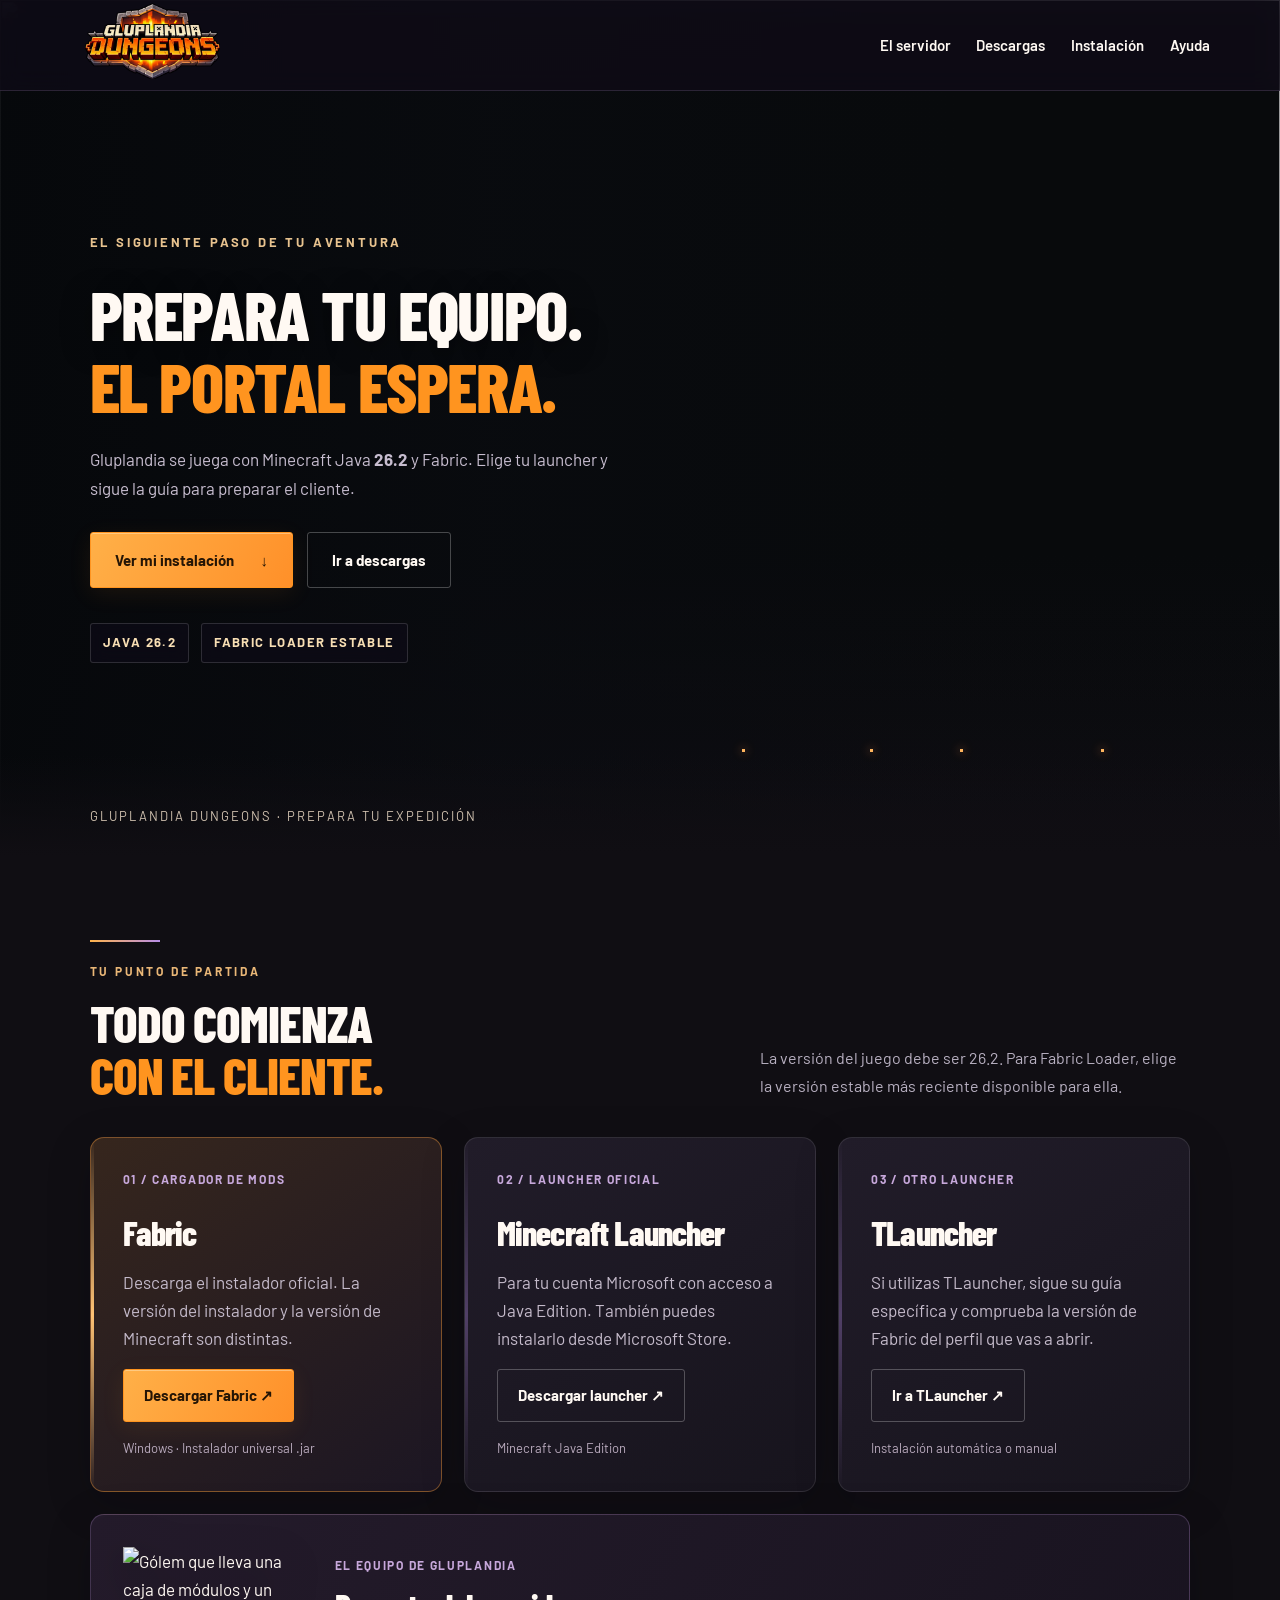
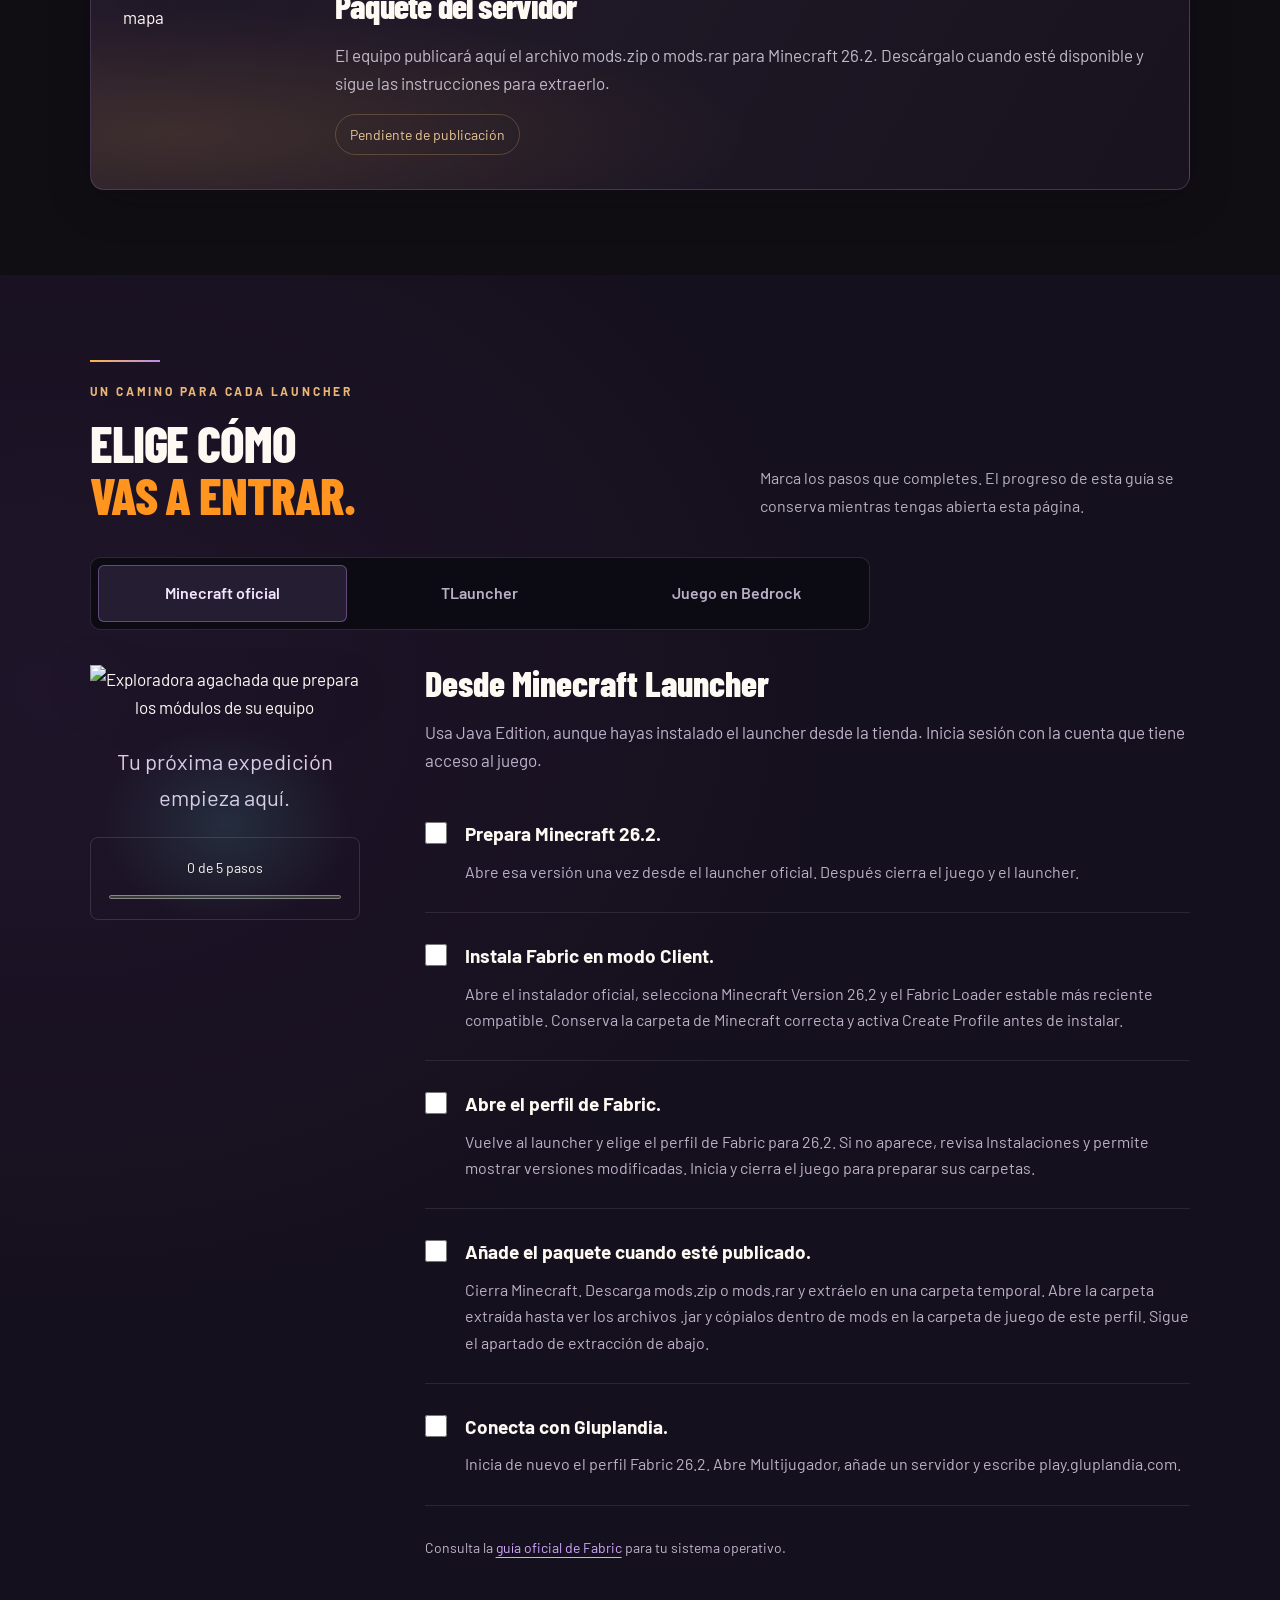
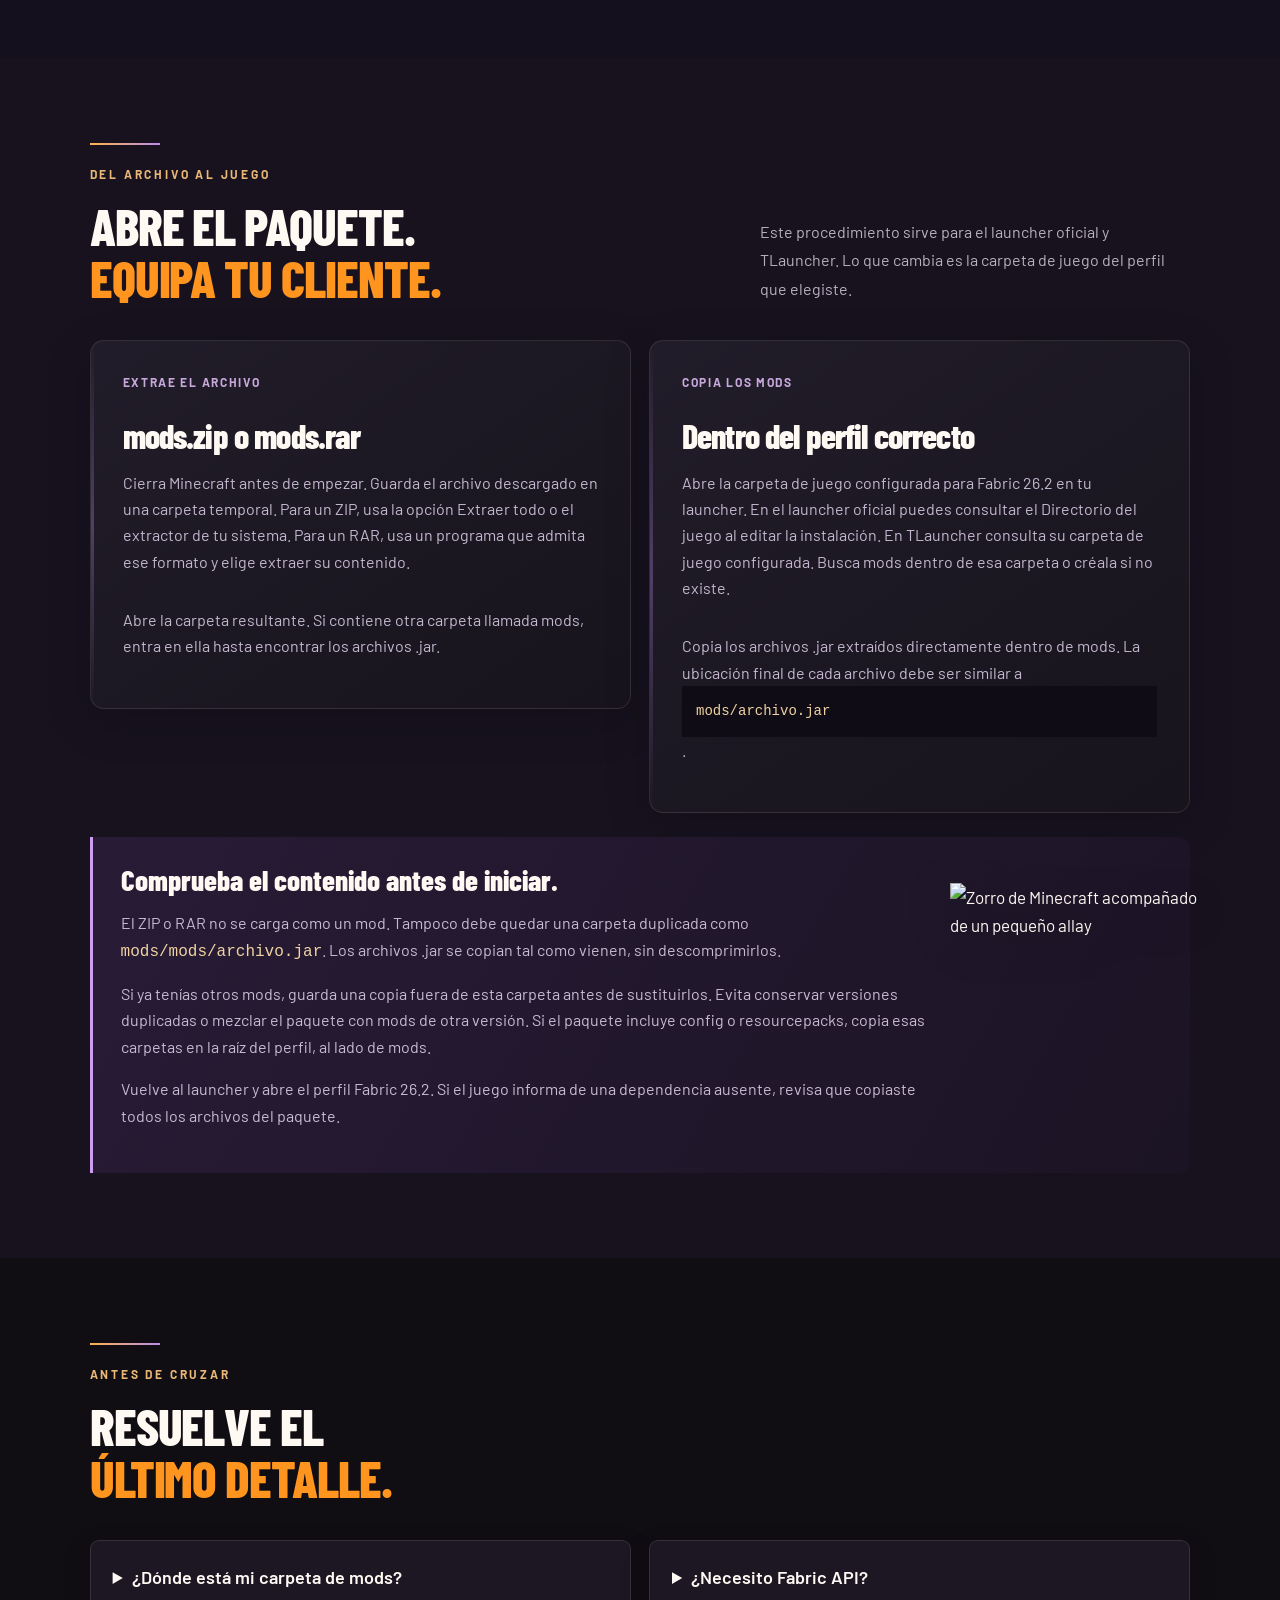
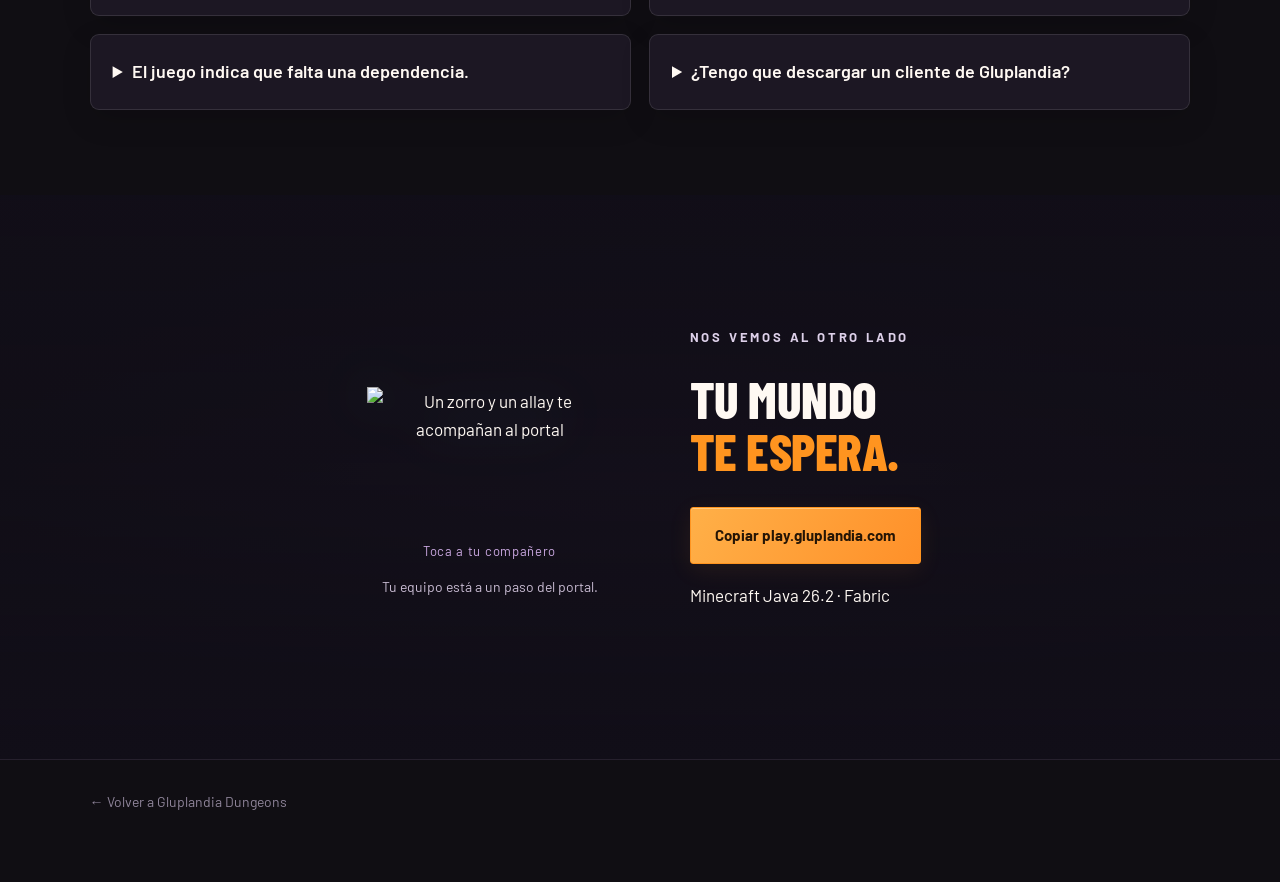
==== descargas.html @ 527eb127 "Add files via upload" ====
<!doctype html><html lang="es"><head><meta charset="utf-8"><meta name="viewport" content="width=device-width,initial-scale=1"><title>Descargas e instalación · Gluplandia Dungeons</title><meta name="description" content="Prepara Minecraft Java 26.2 con Fabric para entrar a Gluplandia. Descargas y guías para el launcher oficial y TLauncher."><meta name="theme-color" content="#110e18"><link rel="canonical" href="https://gluplandia.com/descargas.html"><meta property="og:type" content="website"><meta property="og:title" content="Prepara tu aventura en Gluplandia"><meta property="og:description" content="Descargas e instrucciones para jugar con Minecraft Java 26.2 y Fabric."><meta property="og:url" content="https://gluplandia.com/descargas.html"><meta property="og:image" content="https://gluplandia.com/assets/gluplandia-share-v2.jpg"><link rel="icon" href="favicon.ico"><link rel="stylesheet" href="style.css"><link rel="stylesheet" href="motion.css?v=2"><link rel="stylesheet" href="downloads.css?v=art-2"><link rel="stylesheet" href="visual-polish.css?v=orange-4"><link rel="stylesheet" href="scene-details.css?v=orange-4"><link rel="stylesheet" href="dungeon-refresh.css?v=5"></head><body class="downloads-page">
<header><a href="index.html" class="brand"><img src="assets/logo.png" width="165" height="76" alt="Gluplandia Dungeons"></a><nav aria-label="Navegación principal" id="download-nav"><a href="index.html">El servidor</a><a href="#archivos">Descargas</a><a href="#instalacion">Instalación</a><a href="#ayuda">Ayuda</a></nav><button id="menu" aria-controls="download-nav" aria-expanded="false" aria-label="Abrir menú">☰</button></header>
<main><section class="download-hero"><img class="dungeon-backdrop" src="assets/download-dungeon-party.png" width="1536" height="1024" alt="" fetchpriority="high" decoding="async"><div class="download-intro"><p class="eyebrow">EL SIGUIENTE PASO DE TU AVENTURA</p><h1>Prepara tu equipo.<br><em>El portal espera.</em></h1><p>Gluplandia se juega con Minecraft Java <strong>26.2</strong> y Fabric. Elige tu launcher y sigue la guía para preparar el cliente.</p><div class="hero-actions"><a class="button primary" href="#instalacion">Ver mi instalación <span>↓</span></a><a class="button" href="#archivos">Ir a descargas</a></div><div class="version-strip"><span>JAVA 26.2</span><span>FABRIC LOADER ESTABLE</span></div></div><div class="hero-cinders" aria-hidden="true"><i style="--x:68%;--delay:-1s"></i><i style="--x:75%;--delay:-4s"></i><i style="--x:58%;--delay:-7s"></i><i style="--x:86%;--delay:-3s"></i></div><span class="dungeon-entry-mark">GLUPLANDIA DUNGEONS · PREPARA TU EXPEDICIÓN</span></section>
<section class="download-section" id="archivos"><div class="section-heading"><div><p class="eyebrow orange">TU PUNTO DE PARTIDA</p><h2>Todo comienza<br><em>con el cliente.</em></h2></div><p>La versión del juego debe ser 26.2. Para Fabric Loader, elige la versión estable más reciente disponible para ella.</p></div><div class="download-grid">
<article class="download-card featured"><span class="card-index">01 / CARGADOR DE MODS</span><h3>Fabric</h3><p>Descarga el instalador oficial. La versión del instalador y la versión de Minecraft son distintas.</p><a class="button primary" href="https://fabricmc.net/use/installer/" target="_blank" rel="noopener noreferrer">Descargar Fabric ↗</a><small>Windows · Instalador universal .jar</small></article>
<article class="download-card"><span class="card-index">02 / LAUNCHER OFICIAL</span><h3>Minecraft Launcher</h3><p>Para tu cuenta Microsoft con acceso a Java Edition. También puedes instalarlo desde Microsoft Store.</p><a class="button" href="https://www.minecraft.net/en-us/download" target="_blank" rel="noopener noreferrer">Descargar launcher ↗</a><small>Minecraft Java Edition</small></article>
<article class="download-card"><span class="card-index">03 / OTRO LAUNCHER</span><h3>TLauncher</h3><p>Si utilizas TLauncher, sigue su guía específica y comprueba la versión de Fabric del perfil que vas a abrir.</p><a class="button" href="https://tlauncher.org/" target="_blank" rel="noopener noreferrer">Ir a TLauncher ↗</a><small>Instalación automática o manual</small></article>
<article class="download-card pack-card"><img class="supply-golem" src="assets/download-supply-golem.png" alt="Gólem que lleva una caja de módulos y un mapa" width="1024" height="1536" loading="lazy"><div><span class="card-index">EL EQUIPO DE GLUPLANDIA</span><h3>Paquete del servidor</h3><p id="pack-description">El equipo publicará aquí el archivo mods.zip o mods.rar para Minecraft 26.2. Descárgalo cuando esté disponible y sigue las instrucciones para extraerlo.</p><a id="pack-link" class="button primary" hidden>Descargar paquete</a><span id="pack-pending" class="pending-label">Pendiente de publicación</span></div></article></div></section>
<section class="download-section setup-section" id="instalacion"><div class="section-heading"><div><p class="eyebrow orange">UN CAMINO PARA CADA LAUNCHER</p><h2>Elige cómo<br><em>vas a entrar.</em></h2></div><p>Marca los pasos que completes. El progreso de esta guía se conserva mientras tengas abierta esta página.</p></div><div class="launcher-tabs" role="tablist" aria-label="Guía según launcher"><button id="tab-official" role="tab" aria-selected="true" aria-controls="guide-official" data-guide="official">Minecraft oficial</button><button id="tab-tlauncher" role="tab" aria-selected="false" aria-controls="guide-tlauncher" tabindex="-1" data-guide="tlauncher">TLauncher</button><button id="tab-bedrock" role="tab" aria-selected="false" aria-controls="guide-bedrock" tabindex="-1" data-guide="bedrock">Juego en Bedrock</button></div>
<div class="guide-shell"><aside class="guide-aside"><img src="assets/download-packer.png" alt="Exploradora agachada que prepara los módulos de su equipo" width="1312" height="1199" loading="lazy"><p>Tu próxima expedición<br>empieza aquí.</p><div class="setup-progress"><span id="step-count" role="status">0 de 5 pasos</span><progress id="setup-progress" value="0" max="5" aria-label="Pasos completados"></progress></div></aside><div class="guide-content">
<div id="guide-official" role="tabpanel" aria-labelledby="tab-official"><h3>Desde Minecraft Launcher</h3><p>Usa Java Edition, aunque hayas instalado el launcher desde la tienda. Inicia sesión con la cuenta que tiene acceso al juego.</p>
<label class="guide-step"><input type="checkbox"><span><b>Prepara Minecraft 26.2.</b><span>Abre esa versión una vez desde el launcher oficial. Después cierra el juego y el launcher.</span></span></label>
<label class="guide-step"><input type="checkbox"><span><b>Instala Fabric en modo Client.</b><span>Abre el instalador oficial, selecciona Minecraft Version 26.2 y el Fabric Loader estable más reciente compatible. Conserva la carpeta de Minecraft correcta y activa Create Profile antes de instalar.</span></span></label>
<label class="guide-step"><input type="checkbox"><span><b>Abre el perfil de Fabric.</b><span>Vuelve al launcher y elige el perfil de Fabric para 26.2. Si no aparece, revisa Instalaciones y permite mostrar versiones modificadas. Inicia y cierra el juego para preparar sus carpetas.</span></span></label>
<label class="guide-step"><input type="checkbox"><span><b>Añade el paquete cuando esté publicado.</b><span>Cierra Minecraft. Descarga mods.zip o mods.rar y extráelo en una carpeta temporal. Abre la carpeta extraída hasta ver los archivos .jar y cópialos dentro de mods en la carpeta de juego de este perfil. Sigue el apartado de extracción de abajo.</span></span></label>
<label class="guide-step"><input type="checkbox"><span><b>Conecta con Gluplandia.</b><span>Inicia de nuevo el perfil Fabric 26.2. Abre Multijugador, añade un servidor y escribe play.gluplandia.com.</span></span></label><p class="guide-source">Consulta la <a href="https://docs.fabricmc.net/players/installing-fabric/" target="_blank" rel="noopener noreferrer">guía oficial de Fabric</a> para tu sistema operativo.</p></div>
<div id="guide-tlauncher" role="tabpanel" aria-labelledby="tab-tlauncher" hidden><h3>Desde TLauncher</h3><p>El launcher permite instalar Fabric desde su lista de versiones. La disponibilidad del perfil depende de su catálogo.</p>
<label class="guide-step"><input type="checkbox"><span><b>Actualiza el launcher.</b><span>Abre la versión actual de TLauncher y localiza la carpeta de juego configurada. Esa carpeta puede ser distinta de la del launcher oficial.</span></span></label>
<label class="guide-step"><input type="checkbox"><span><b>Busca Fabric para Minecraft 26.2.</b><span>Selecciona el perfil Fabric 26.2 si aparece y comprueba su versión de Loader. Evita elegir un perfil Forge o una versión distinta del juego.</span></span></label>
<label class="guide-step"><input type="checkbox"><span><b>Usa la alternativa manual si hace falta.</b><span>Si falta el perfil o su Loader no está actualizado, cierra TLauncher. Ejecuta el instalador oficial de Fabric en modo Client con Minecraft 26.2 y el Loader estable más reciente compatible. Indica la carpeta que usa TLauncher. Reabre el launcher y busca el perfil fabric-loader correspondiente.</span></span></label>
<label class="guide-step"><input type="checkbox"><span><b>Prepara los mods de esa instalación.</b><span>Abre y cierra Fabric una vez. Descarga mods.zip o mods.rar cuando esté disponible y extráelo. Abre la carpeta de juego indicada por TLauncher para ese perfil y copia los archivos .jar extraídos dentro de su carpeta mods. Sigue el apartado de extracción de abajo.</span></span></label>
<label class="guide-step"><input type="checkbox"><span><b>Entra con el perfil correcto.</b><span>Inicia Fabric 26.2 y añade play.gluplandia.com en Multijugador. El acceso de cuentas depende de la configuración del servidor, no del launcher elegido.</span></span></label><p class="guide-source">Consulta las <a href="https://tlauncher.org/en/how-install-fabric.html" target="_blank" rel="noopener noreferrer">instrucciones de Fabric para TLauncher</a>.</p></div>
<div id="guide-bedrock" role="tabpanel" aria-labelledby="tab-bedrock" hidden><h3>Tu entrada desde Bedrock</h3><p>Fabric y los archivos .jar de esta guía corresponden a Java Edition. En Bedrock utiliza tu juego y los recursos específicos que indique el servidor.</p><p>La dirección es play.gluplandia.com. Consulta con el equipo la versión de Bedrock y el puerto habilitado antes de añadirlo. La disponibilidad de servidores personalizados depende de tu dispositivo.</p><a class="button" href="index.html#unirse">Ver cómo unirse</a></div>
</div></div></section>
<section class="download-section extraction-section" id="extraer-mods"><div class="section-heading"><div><p class="eyebrow orange">DEL ARCHIVO AL JUEGO</p><h2>Abre el paquete.<br><em>Equipa tu cliente.</em></h2></div><p>Este procedimiento sirve para el launcher oficial y TLauncher. Lo que cambia es la carpeta de juego del perfil que elegiste.</p></div><div class="help-grid"><article class="download-card"><span class="card-index">EXTRAE EL ARCHIVO</span><h3>mods.zip o mods.rar</h3><p>Cierra Minecraft antes de empezar. Guarda el archivo descargado en una carpeta temporal. Para un ZIP, usa la opción Extraer todo o el extractor de tu sistema. Para un RAR, usa un programa que admita ese formato y elige extraer su contenido.</p><p>Abre la carpeta resultante. Si contiene otra carpeta llamada mods, entra en ella hasta encontrar los archivos .jar.</p></article><article class="download-card"><span class="card-index">COPIA LOS MODS</span><h3>Dentro del perfil correcto</h3><p>Abre la carpeta de juego configurada para Fabric 26.2 en tu launcher. En el launcher oficial puedes consultar el Directorio del juego al editar la instalación. En TLauncher consulta su carpeta de juego configurada. Busca mods dentro de esa carpeta o créala si no existe.</p><p>Copia los archivos .jar extraídos directamente dentro de mods. La ubicación final de cada archivo debe ser similar a <code>mods/archivo.jar</code>.</p></article></div><div class="extraction-note"><img class="extraction-friends" src="assets/download-fox-friends.png" width="1312" height="1199" loading="lazy" alt="Zorro de Minecraft acompañado de un pequeño allay"><h3>Comprueba el contenido antes de iniciar.</h3><p>El ZIP o RAR no se carga como un mod. Tampoco debe quedar una carpeta duplicada como <code>mods/mods/archivo.jar</code>. Los archivos .jar se copian tal como vienen, sin descomprimirlos.</p><p>Si ya tenías otros mods, guarda una copia fuera de esta carpeta antes de sustituirlos. Evita conservar versiones duplicadas o mezclar el paquete con mods de otra versión. Si el paquete incluye config o resourcepacks, copia esas carpetas en la raíz del perfil, al lado de mods.</p><p>Vuelve al launcher y abre el perfil Fabric 26.2. Si el juego informa de una dependencia ausente, revisa que copiaste todos los archivos del paquete.</p></div></section><section class="download-section" id="ayuda"><div class="section-heading"><div><p class="eyebrow orange">ANTES DE CRUZAR</p><h2>Resuelve el<br><em>último detalle.</em></h2></div></div><div class="help-grid"><details><summary>¿Dónde está mi carpeta de mods?</summary><p>Abre la carpeta de juego del perfil que seleccionaste. Si mods no existe, créala ahí. La ruta configurada en el launcher tiene prioridad sobre cualquier ruta predeterminada.</p><label for="os-path">Ruta habitual del launcher oficial</label><select id="os-path"><option value="windows">Windows</option><option value="mac">macOS</option><option value="linux">Linux</option></select><code id="folder-path">%appdata%\.minecraft\mods</code></details><details><summary>¿Necesito Fabric API?</summary><p>Fabric Loader y Fabric API son componentes distintos. Añade Fabric API si los mods del paquete la requieren y elige una descarga compatible con Minecraft 26.2.</p><a href="https://modrinth.com/mod/fabric-api/versions" target="_blank" rel="noopener noreferrer">Ver versiones de Fabric API ↗</a></details><details><summary>El juego indica que falta una dependencia.</summary><p>Lee el mensaje de Fabric y revisa el nombre y la versión que solicita. Comprueba que has instalado el paquete completo para 26.2 en la carpeta del perfil que estás ejecutando.</p><a href="https://docs.fabricmc.net/players/installing-mods" target="_blank" rel="noopener noreferrer">Consultar instalación de mods ↗</a></details><details><summary>¿Tengo que descargar un cliente de Gluplandia?</summary><p>La preparación se hace sobre Minecraft Java con Fabric. El paquete del servidor aparecerá en esta página cuando esté publicado. No hay un instalador propio disponible por ahora.</p></details></div></section>
<section class="download-section join-download"><div class="courier-interaction"><button type="button" id="courier-button" aria-label="Pedir un consejo al ayudante"><img src="assets/download-fox-friends.png" alt="Un zorro y un allay te acompañan al portal" width="1312" height="1199" loading="lazy"></button><span class="courier-caption">Toca a tu compañero</span><p id="courier-tip" role="status">Tu equipo está a un paso del portal.</p></div><div><p class="eyebrow">NOS VEMOS AL OTRO LADO</p><h2>Tu mundo<br><em>te espera.</em></h2><button class="button primary" id="copy-server">Copiar play.gluplandia.com</button><p id="copy-feedback" role="status">Minecraft Java 26.2 · Fabric</p></div></section></main><footer><a href="index.html">← Volver a Gluplandia Dungeons</a></footer><script src="downloads-config.js"></script><script src="downloads.js?v=2"></script><script src="motion.js?v=2"></script><script src="page-transition.js?v=5"></script></body></html>
---- style.css ----
@import url('https://fonts.googleapis.com/css2?family=Barlow+Condensed:wght@600;700;800;900&family=Barlow:wght@400;500;600;700&display=swap');
:root{--bg:#110f17;--surface:#1a1720;--orange:#ff941f;--muted:#b8b0c1;--border:#ffffff15}*{box-sizing:border-box}html{scroll-behavior:smooth;scroll-padding-top:90px}body{margin:0;background:var(--bg);color:#fff9f3;font-family:Barlow,Arial,sans-serif;font-size:17px;line-height:1.65}button,a,input{-webkit-tap-highlight-color:transparent}a{color:inherit;text-decoration:none}button{font:inherit;color:inherit;cursor:pointer}header{height:91px;position:absolute;z-index:10;top:0;width:100%;display:flex;justify-content:space-between;align-items:center;padding:10px 5.5%;border-bottom:1px solid var(--border);background:#110b1a50;backdrop-filter:blur(12px)}.brand img{width:165px;height:76px;object-fit:contain}nav{display:flex;gap:36px;align-items:center;font-size:15px;font-weight:600}nav a{transition:color .2s}nav a:hover{color:var(--orange)}.nav-join{padding:11px 21px;border:1px solid #ff941f80;border-radius:4px;color:#ffb251}.nav-join span{margin-left:22px}#menu{display:none;background:none;border:0;font-size:27px}.hero{min-height:840px;min-height: min(920px,100svh);position:relative;display:flex;align-items:center;padding:145px 7% 110px;overflow:hidden}.hero-bg{position:absolute;inset:0;background:linear-gradient(90deg,#100b18ed 0%,#150d1bab 37%,#120e1740 75%),linear-gradient(0deg,#110f17 0%,transparent 35%),url('assets/hero.png?v=2') center/cover;animation:scene 18s ease-in-out infinite alternate}.hero-content{z-index:2;position:relative;max-width:780px}.eyebrow{font-size:13px;font-weight:700;letter-spacing:2.8px;margin:0 0 24px;color:#ddd0e9}.eyebrow>span{display:inline-block;width:21px;height:3px;background:var(--orange);margin-right:13px;vertical-align:middle}h1,h2,h3{font-family:'Barlow Condensed',Impact,'Arial Narrow',sans-serif;line-height:1.02;margin:0;font-weight:800}h1{font-size:clamp(48px,5.3vw,84px);letter-spacing:-1.4px;text-transform:uppercase;max-width:790px}em{font-style:normal;color:var(--orange)}.intro{max-width:505px;color:#d1c7d8;margin:27px 0 33px;font-size:18px;line-height:1.7}.hero-actions{display:flex;gap:14px}.button{display:inline-flex;align-items:center;justify-content:space-between;gap:27px;padding:15px 24px;border:1px solid #ffffff40;border-radius:3px;font-size:15px;font-weight:700;transition:transform .2s,background .2s}.button:hover{transform:translateY(-3px)}.primary{background:var(--orange);color:#251505;border-color:var(--orange);box-shadow:0 4px 0 #aa5015,0 8px 35px #fc781526}.secondary{background:#1a132170}.server-address{font-size:14px;font-weight:600;color:#ddd1e2;margin-top:25px}.server-address span{margin-left:20px;color:#a89cad;font-weight:400}.hero-bottom{position:absolute;bottom:29px;left:7%;right:7%;display:flex;justify-content:space-between;align-items:center;font-size:12px;letter-spacing:1.7px;color:#9c8eaa}.hero-bottom a{font-size:14px;letter-spacing:0;color:#cbbdd8}.world-strip{display:flex;align-items:center;justify-content:space-around;gap:25px;padding:25px 5%;border-block:1px solid var(--border);background:#18131e;font-family:'Barlow Condensed',sans-serif;font-size:19px;text-transform:uppercase}.world-strip>span{font-size:12px;letter-spacing:2px;color:#a79bae}.world-strip i{color:var(--orange);font-size:17px}.world-strip strong{font-weight:600}.section{max-width:1440px;margin:auto;padding:100px 7%}.section-heading{display:flex;justify-content:space-between;align-items:end;gap:45px;margin-bottom:36px}.orange{color:var(--orange);font-size:12px}.section-heading .eyebrow{margin-bottom:15px}h2{font-size:clamp(38px,4vw,58px);letter-spacing:-.5px;text-transform:uppercase}.section-heading>p{max-width:295px;color:var(--muted);font-size:16px;margin:0}.world-grid{display:grid;grid-template-columns:1.12fr 1fr;gap:20px}.world-card{position:relative;min-height:250px;overflow:hidden;border:1px solid #ffffff1b;border-radius:5px;isolation:isolate}.world-card.large{grid-row:span 2;min-height:530px}.world-card img{position:absolute;width:100%;height:100%;object-fit:cover;z-index:-2;transition:transform .8s}.world-card:after{content:'';position:absolute;inset:0;background:linear-gradient(0deg,#0d0d16f5,#110d1860 65%,#09091720);z-index:-1}.world-card:hover img{transform:scale(1.055)}.world-card>div{position:absolute;left:27px;right:27px;bottom:25px}.pill{font-size:11px;letter-spacing:2px;font-weight:700;color:#ffc372}.world-card h3{font-size:32px;margin-top:10px}.world-card p{font-size:15px;line-height:1.6;color:#d0c7d6;margin:13px 0 0;max-width:440px}.large h3{font-size:42px}.adventures{padding-top:35px}.adventure-grid{display:grid;grid-template-columns:repeat(4,1fr);border:1px solid var(--border);border-radius:5px;overflow:hidden}.adventure-grid article{background:linear-gradient(145deg,#201924,#17151c);padding:31px 25px;border-right:1px solid var(--border)}.adventure-grid article:last-child{border:0}.number{color:#ff962c;font-family:'Barlow Condensed';font-size:34px}.adventure-grid h3{font-size:28px;line-height:1.1;margin-top:21px}.adventure-grid p{color:var(--muted);font-size:16px;margin:18px 0 25px;line-height:1.7}.tag{font-size:10px;letter-spacing:1.1px;color:#e5a663;font-weight:600}.creatures{display:grid;grid-template-columns:1fr 1fr;align-items:center;padding-top:20px;padding-bottom:100px;gap:55px}.creature-art{position:relative;min-height:480px;display:flex;align-items:center}.creature-art img{width:100%;max-height:570px;object-fit:contain;position:relative;filter:drop-shadow(0 15px 40px #5b278755);animation:float 7s ease-in-out infinite}.rune{position:absolute;inset:10%;border:1px solid #b167f72a;border-radius:50%;box-shadow:0 0 80px #742c8c25,inset 0 0 100px #8238ca30;background:radial-gradient(ellipse,#8238ca30,transparent 70%)}.creature-copy>p:not(.eyebrow){color:var(--muted);font-size:17px;max-width:470px}.creature-copy h2{font-size:53px;margin-bottom:25px}.text-link{display:inline-block;color:#ffaf52;border-bottom:1px solid #b66e3870;padding:10px 0;font-weight:600;margin-top:10px;font-size:16px}.text-link span{margin-left:45px}.join{text-align:center;position:relative;max-width:none;border-top:1px solid var(--border);background:radial-gradient(ellipse at 50% 30%,#4b281f4a,transparent 65%),#151119;padding-bottom:90px}.join h2{font-size:64px}.join>p:not(.eyebrow){color:var(--muted)}.ip-box{margin:27px auto 37px;display:flex;justify-content:space-between;align-items:center;text-align:left;width:min(550px,100%);padding:22px 30px;background:#ff982b0d;border:1px solid #d9893980;border-radius:5px}.ip-box small{display:block;color:#c88d56;font-size:10px;letter-spacing:2px}.ip-box strong{font-size:29px;letter-spacing:.5px}.copy-icon{font-size:28px;color:var(--orange)}.connect-grid{display:grid;grid-template-columns:1fr 1fr;gap:45px;max-width:740px;margin:auto;text-align:left}.connect-grid article+article{border-left:1px solid var(--border);padding-left:35px}.connect-grid span{font-size:11px;letter-spacing:2px;color:#e9a05a}.connect-grid h3{font-size:25px;margin-top:8px}.connect-grid p{font-size:15px;color:var(--muted)}.connect-grid small{font-size:12px;color:#bca4ab}footer{padding:40px 7% 110px;display:flex;align-items:center;justify-content:space-between;gap:35px;border-top:1px solid var(--border);color:#8f859a;font-size:13px}footer img{width:150px}footer>span{text-align:right;font-size:12px}.music-player{position:fixed;bottom:19px;left:24px;z-index:20;display:flex;align-items:center;gap:15px;padding:11px 17px 11px 11px;border:1px solid #ffffff26;border-radius:7px;background:#17121eec;backdrop-filter:blur(16px);box-shadow:0 8px 25px #0006}.music-player button{border:1px solid #ffae5240;background:#f19a2020;color:#ffab48;border-radius:4px;width:36px;height:36px;font-size:14px}.track strong{display:block;font-size:13px;line-height:1.3}.track small{font-size:10px;color:#9e8ea9;display:block}.music-player input{width:65px;accent-color:var(--orange);height:4px}.music-player output{font-size:10px;color:#b5a6be;min-width:24px}.volume-label{position:absolute;width:1px;height:1px;overflow:hidden;clip-path:inset(50%)}.equalizer{display:flex;gap:3px;align-items:center;height:20px;padding:0 5px}.equalizer i{width:2px;height:8px;background:#cf9c65}.playing .equalizer i{animation:eq .75s ease-in-out infinite alternate}.equalizer i:nth-child(2){animation-delay:.3s;height:15px}.equalizer i:nth-child(3){animation-delay:.6s}.equalizer i:nth-child(4){animation-delay:.15s;height:13px}#toast{position:fixed;bottom:95px;left:50%;transform:translate(-50%,20px);opacity:0;pointer-events:none;z-index:30;background:#fff1de;color:#211509;padding:13px 22px;border-radius:5px;font-size:15px;transition:.3s}#toast.show{transform:translate(-50%,0);opacity:1}.embers{position:absolute;inset:0;pointer-events:none}.embers i{position:absolute;width:3px;height:3px;background:#ffac37;box-shadow:0 0 9px #ff7700;border-radius:50%;animation:ember 10s linear infinite;opacity:0}a:focus-visible,button:focus-visible,input:focus-visible{outline:2px solid #ffc578;outline-offset:5px}@keyframes ember{0%{transform:translate(0,0);opacity:0}20%{opacity:.75}80%{opacity:.4}100%{transform:translate(100px,-550px);opacity:0}}@keyframes float{50%{transform:translateY(-13px)}}@keyframes scene{to{transform:scale(1.035)}}@keyframes eq{to{height:3px}}@media(min-width:1600px){.hero{padding-left:max(7%,calc((100% - 1240px)/2))}}@media(max-width:1000px){nav{gap:20px}.hero{min-height:800px}h1{font-size:65px}.adventure-grid{grid-template-columns:repeat(2,1fr)}.adventure-grid article{border-bottom:1px solid var(--border)}.creatures{gap:25px}.creature-copy h2{font-size:43px}.world-strip strong:last-child,.world-strip i:last-of-type{display:none}}@media(max-width:650px){header{height:77px;padding:5px 6%}.brand img{width:130px;height:65px}#menu{display:block}nav{display:none;position:absolute;left:0;right:0;top:77px;background:#17101ff5;padding:25px 7%;flex-direction:column;align-items:stretch}nav.open{display:flex}.hero{min-height:760px;padding:150px 7% 100px}.hero-bg{background-position:60% center}h1{font-size:49px;letter-spacing:-.5px}.intro{font-size:16px}.hero-actions{flex-direction:column;align-items:stretch;max-width:330px}.button{justify-content:center}.server-address span{display:block;margin-left:0;margin-top:6px}.hero-bottom{justify-content:center}.hero-bottom>span{display:none}.world-strip{justify-content:center;gap:20px;padding:19px;font-size:16px}.world-strip>span,.world-strip strong:nth-of-type(3),.world-strip i:nth-of-type(2){display:none}.section{padding:65px 7%}.section-heading{display:block}.section-heading>p{margin-top:20px;max-width:none}h2{font-size:40px}.world-grid{grid-template-columns:1fr}.world-card.large{grid-row:auto;min-height:390px}.world-card{min-height:300px}.large h3{font-size:34px}.adventures{padding-top:0}.adventure-grid{grid-template-columns:1fr}.adventure-grid article{border-right:0;padding:25px}.adventure-grid h3{margin-top:5px}.adventure-grid p{margin-bottom:15px}.number{float:right;font-size:30px;margin-left:15px}.creatures{grid-template-columns:1fr;gap:15px;padding-top:0}.creature-art{min-height:300px;max-height:400px}.creature-art img{max-height:400px}.creature-copy h2{font-size:42px}.join h2{font-size:48px}.join>p{font-size:16px}.ip-box{padding:18px}.ip-box strong{font-size:22px}.connect-grid{grid-template-columns:1fr;gap:20px}.connect-grid article+article{border-left:0;border-top:1px solid var(--border);padding:22px 0 0}footer{flex-direction:column;gap:10px;padding-bottom:110px}footer p{margin:0}footer>span{text-align:center}.music-player{left:12px;bottom:12px;gap:10px;padding-right:12px}.music-player input{width:50px}.eyebrow{letter-spacing:1.8px;font-size:11px}#toast{width:85%;text-align:center}}@media(prefers-reduced-motion:reduce){*,*:before,*:after{animation:none!important;transition:none!important}html{scroll-behavior:auto}}

.hero-badge{position:absolute;width:clamp(220px,25vw,390px);right:6%;top:42%;transform:rotate(-5deg);filter:drop-shadow(0 12px 45px #f8741440);animation:badge 6s ease-in-out infinite}.discovery{padding-top:0;position:relative;overflow:hidden}.discovery-heading{margin-bottom:35px}.discovery-grid{display:grid;grid-template-columns:1fr 1fr;gap:35px 45px;padding-right:260px}.discovery-grid span{font-size:11px;color:#d99b57;letter-spacing:1.8px}.discovery-grid h3{font-size:29px;margin-top:10px}.discovery-grid p{color:var(--muted);font-size:16px}.golem{position:absolute;right:-45px;bottom:70px;width:340px;filter:drop-shadow(0 0 50px #ff68141a);transform:rotate(-7deg)}@keyframes badge{50%{transform:translateY(-12px) rotate(-3deg)}}@media(max-width:1150px){.hero-badge{width:220px;right:4%;top:66%}.discovery-grid{padding-right:170px}.golem{width:260px;right:-65px}}@media(max-width:650px){.hero-badge{display:none}.discovery-grid{grid-template-columns:1fr;padding-right:0;gap:15px}.golem{position:relative;right:auto;bottom:auto;width:240px;display:block;margin:20px auto 0}.discovery{padding-bottom:35px}.discovery .eyebrow{max-width:260px}}

.music-player output,.track small,.tag,.connect-grid small,.pill,.discovery-grid span,.connect-grid span,.ip-box small{font-size:12px}.eyebrow.orange{font-size:12px}.music-player{max-width:calc(100vw - 24px)}.world-card:not(.large) img{filter:brightness(1.3)}
.credits{max-width:420px}.credits summary{cursor:pointer;font-size:12px}.credits a{color:#d4ae82}.credits p{font-size:13px}

/* Playlist player */
.playlist-player{display:flex;flex-direction:column;align-items:stretch;gap:9px;width:440px;max-width:calc(100vw - 24px);padding:12px;border-color:#ffae5238}
.music-main{display:flex;align-items:center;gap:8px;min-width:0}
.playlist-player button{flex-shrink:0;min-width:36px;height:36px}
.playlist-player #music-toggle{background:#ff941f;color:#211509;border-color:#ff941f}
.playlist-player #music-prev,.playlist-player #music-next{min-width:28px;width:28px;background:transparent;border-color:transparent}
.playlist-player .track{min-width:0;flex:1;padding-left:3px}
.playlist-player .track strong{font-size:14px;line-height:1.25;overflow:hidden;text-overflow:ellipsis;white-space:nowrap}
.playlist-player .track small{font-size:12px;margin-top:3px}
#track-count{font-size:12px;color:#c2afcc;white-space:nowrap}
.music-bottom{display:flex;align-items:center;gap:8px;border-top:1px solid #ffffff12;padding-top:8px}
#music-status{font-size:12px;line-height:1.4;color:#c4b4ce;flex:1;min-width:0}
.music-bottom label{font-size:12px;color:#c4b4ce}
.music-bottom input{width:64px;flex-shrink:0}
.playlist-player output{font-size:12px;min-width:28px}
.playlist-panel{position:absolute;bottom:calc(100% + 10px);left:0;right:0;border:1px solid #ffae5238;background:#17121efc;border-radius:7px;padding:15px;box-shadow:0 10px 35px #0008;max-height:min(350px,60svh);overflow-y:auto}
.playlist-panel[hidden]{display:none}
.playlist-panel>p{margin:0 0 12px;font-size:14px;color:#f6c17c;font-weight:600}
.playlist-tracks{display:grid;gap:5px}
.playlist-tracks button{display:flex;align-items:center;gap:14px;text-align:left;padding:10px 12px;width:100%;height:auto;min-height:52px;background:transparent;border:1px solid transparent;color:#e5daed;line-height:1.4;font-size:14px}
.playlist-tracks button>span:first-child{font-size:12px;color:#9e8ea9}
.playlist-tracks small{display:block;font-size:12px;color:#ae9bb9;margin-top:3px}
.playlist-tracks button:hover{background:#ffffff08}
.playlist-tracks button.active{border-color:#ff941f50;background:#ff941f14;color:#ffc278}
.playlist-player button:hover{filter:brightness(1.15)}
#toast{bottom:145px}
footer{padding-bottom:155px}
@media(max-width:480px){.playlist-player{bottom:12px;left:12px;width:calc(100vw - 24px)}.music-main{gap:5px}.playlist-player .track strong{font-size:13px}.music-bottom{flex-wrap:wrap}#music-status{flex-basis:100%}.music-bottom input{flex:1}.playlist-panel{padding:12px}}

/* Enchanted equipment and interactive expeditions. */
.enchant-section{display:grid;grid-template-columns:.9fr 1.1fr;gap:65px;align-items:center;padding-top:25px}
.enchant-art{position:relative;min-height:470px;display:flex;align-items:center;justify-content:center;--aura:#a564ff}
.enchant-art[data-aura=illager]{--aura:#ffb342}.enchant-art[data-aura=wither]{--aura:#65e6cd}
.enchant-art img{width:100%;max-height:520px;object-fit:contain;position:relative;animation:sword-float 6s ease-in-out infinite;filter:drop-shadow(0 0 24px var(--aura));transition:filter .45s}
.enchant-halo{position:absolute;width:85%;aspect-ratio:1;border:1px solid var(--aura);border-radius:50%;opacity:.25;background:radial-gradient(circle,var(--aura),transparent 67%);box-shadow:0 0 60px var(--aura);transition:background .5s,border-color .5s}
.artifact-caption{position:absolute;bottom:0;left:0;right:0;text-align:center;color:#ae9cbb;font-size:13px}
.enchant-copy>p:not(.eyebrow){color:var(--muted);max-width:550px}
.enchant-options,.destination-options{display:flex;flex-wrap:wrap;gap:9px;margin:26px 0 20px}
.enchant-options button,.destination-options button{padding:10px 15px;min-height:44px;border:1px solid #ffffff20;background:#201827;border-radius:4px;font-size:14px;transition:background .2s,border-color .2s}
.enchant-options button[aria-pressed=true]{background:#8e4bea2a;border-color:#be92ff;color:#e5d3ff}
.enchant-detail{border-left:2px solid #a875e5;padding:6px 0 6px 23px;min-height:205px}.enchant-detail>span{font-size:12px;letter-spacing:1.5px;color:#cba5f5}.enchant-detail h3{font-size:29px;margin:11px 0}.enchant-detail p{font-size:16px;color:#d0c3da;margin:0 0 15px}.enchant-detail small{font-size:13px;color:#aa9ab6;display:block;line-height:1.6}
.expedition-section{padding-top:25px}.destination-options{margin:0 0 18px}.destination-options button{min-width:120px}.destination-options button[aria-pressed=true]{background:#ff941f22;border-color:var(--orange);color:#ffc783}.expedition-view{position:relative;min-height:485px;isolation:isolate;border:1px solid #ffffff1e;border-radius:6px;overflow:hidden}.expedition-view>img{position:absolute;width:100%;height:100%;object-fit:cover;z-index:-2}.expedition-view:after{content:'';position:absolute;inset:0;z-index:-1;background:linear-gradient(90deg,#140f1af5,#140f1abd 40%,#140f1a15)}.expedition-content{max-width:520px;padding:45px}.expedition-content>span{font-size:12px;letter-spacing:2px;color:#ffc077}.expedition-content h3{font-size:46px;margin:16px 0}.expedition-content>p{color:#e0d5e5;font-size:17px}.travel-tip{padding-left:17px;border-left:2px solid #ff941f75;margin:23px 0}.travel-tip strong{font-size:14px;color:#ffbf75}.travel-tip p{font-size:15px;color:#c9bbd4;margin:5px 0}.expedition-content .button{margin-top:5px}
.party-section{display:grid;grid-template-columns:1fr 1fr;align-items:center;gap:60px;padding-top:0}.party-copy>p:not(.eyebrow){color:var(--muted);max-width:500px}.party-art{position:relative;min-height:460px;display:flex;align-items:center}.party-art img{position:relative;width:100%;max-height:530px;object-fit:contain;filter:drop-shadow(0 14px 35px #d5792b25)}.party-glow{position:absolute;inset:10%;background:radial-gradient(ellipse,#fc97242b,transparent 68%)}
@keyframes sword-float{50%{transform:translateY(-17px) rotate(3deg)}}
@media(max-width:1100px){nav{gap:17px}.enchant-section{gap:35px}.enchant-art{min-height:390px}.party-section{gap:30px}.party-art{min-height:380px}}
@media(max-width:760px){.enchant-section,.party-section{grid-template-columns:1fr;gap:35px}.enchant-art{min-height:320px;max-height:380px}.enchant-art img{max-height:350px}.enchant-copy h2{font-size:43px}.enchant-options{gap:7px}.enchant-options button{font-size:13px;padding:10px 12px}.enchant-detail{min-height:205px}.party-art{grid-row:1;min-height:300px}.party-art img{max-height:370px}.party-copy h2{font-size:43px}.expedition-content{padding:28px;max-width:none}.expedition-content h3{font-size:38px}.expedition-view:after{background:linear-gradient(90deg,#140f1aed,#140f1a8a)}.destination-options{gap:8px}.destination-options button{min-width:0;flex:1;padding:10px}.expedition-section{padding-top:10px}}
@media(min-width:651px) and (max-width:950px){#menu{display:block}nav{display:none;position:absolute;left:0;right:0;top:91px;background:#17101ff5;padding:25px 7%;flex-direction:column;align-items:stretch}nav.open{display:flex}}

/* Creature gallery and recovery chest. */
.living-world{padding-top:30px}.living-world .section-heading{margin-bottom:15px}.visual-compatibility{font-size:13px;color:#b8a9c5;margin:0 0 30px}.mob-gallery{display:grid;grid-template-columns:repeat(3,1fr);gap:22px}.mob-card{border:1px solid #ffffff1a;background:radial-gradient(ellipse at 50% 50%,#5e3c722b,transparent 68%),#19151f;border-radius:8px;padding:25px 22px 22px;overflow:hidden;text-align:center;position:relative}.mob-card[data-mob-card=pig]{background:radial-gradient(ellipse at 50% 50%,#ed847023,transparent 68%),#19151f}.mob-card[data-mob-card=villager]{background:radial-gradient(ellipse at 50% 50%,#d69b3728,transparent 68%),#19151f}.mob-heading span{font-size:12px;letter-spacing:1.4px;color:#c39c73}.mob-heading h3{font-size:37px;margin:10px 0 0}.mob-portrait{display:block;width:100%;height:290px;background:none;border:0;padding:15px;cursor:pointer;perspective:700px}.mob-portrait img{width:100%;height:100%;object-fit:contain;filter:drop-shadow(0 12px 20px #0005);transform:rotateX(var(--mob-tilt-y,0deg)) rotateY(var(--mob-tilt-x,0deg));transition:transform .25s ease,filter .25s}.mob-portrait:hover img{filter:drop-shadow(0 0 21px #c192ed40)}.mob-speech{font-size:16px;line-height:1.5;color:#e1d3e9;min-height:48px;margin:5px 0 12px}.mob-hint,.gallery-note{font-size:12px;color:#aa99b7}.gallery-note{text-align:right;margin:16px 0 0}.mob-card.reacting[data-mob-card=creeper] img{animation:creeper-wobble .7s ease}.mob-card.reacting[data-mob-card=pig] img{animation:pig-hop .7s ease}.mob-card.reacting[data-mob-card=villager] img{animation:villager-nod .65s ease}.enchant-art[data-aura=sun]{--aura:#f3d27a}.enchant-art[data-aura=laststand]{--aura:#ef6881}
.recovery-section{display:grid;grid-template-columns:1.08fr .92fr;gap:65px;align-items:center;padding-top:20px}.recovery-copy>p:not(.eyebrow){color:var(--muted);max-width:560px}.recovery-guide{border-top:1px solid #ffb64635;margin-top:25px}.recovery-guide>button{display:flex;align-items:center;justify-content:space-between;width:100%;gap:15px;background:none;border:0;padding:20px 0;text-align:left;font-size:16px;color:#ffca82}.recovery-guide>button span{font-size:25px}.recovery-guide p{font-size:15px;color:#bcb0c9;margin:0 0 15px}.recovery-guide strong{color:#eee0f5}.recovery-art{position:relative;display:flex;flex-direction:column;justify-content:center;align-items:center;min-height:400px}.recovery-art>button{width:100%;border:0;background:none;padding:15px;position:relative;cursor:pointer}.recovery-art img{width:100%;height:350px;object-fit:contain;transition:transform .3s,filter .3s;filter:drop-shadow(0 15px 25px #0005)}.recovery-art button:hover img,.recovery-art button[aria-expanded=true] img{transform:translateY(-8px);filter:drop-shadow(0 0 25px #ffa33855)}.chest-glow{position:absolute;inset:5%;background:radial-gradient(ellipse,#ffb54925,transparent 67%);pointer-events:none}.recovery-art>span{font-size:13px;color:#c0a57e;text-align:center}.recovery-guide [hidden]{display:none}
@keyframes creeper-wobble{20%,60%{transform:rotate(-7deg) translateX(-4px)}40%,80%{transform:rotate(7deg) translateX(4px)}}@keyframes pig-hop{35%{transform:translateY(-24px) rotate(-4deg)}65%{transform:translateY(0) scale(1.05,.95)}85%{transform:translateY(-8px)}}@keyframes villager-nod{30%{transform:rotate(5deg) translateY(5px)}65%{transform:rotate(-4deg) translateY(-3px)}}
@media(max-width:950px){.mob-gallery{gap:14px}.mob-card{padding:20px 12px}.mob-portrait{height:235px;padding:8px}.mob-heading span{letter-spacing:.5px}.recovery-section{gap:30px}}
@media(max-width:650px){.mob-gallery{grid-template-columns:1fr}.mob-card{padding:25px}.mob-portrait{height:270px}.mob-speech{min-height:0}.living-world{padding-top:0}.recovery-section{grid-template-columns:1fr;padding-top:0;gap:20px}.recovery-art{grid-row:1;min-height:270px}.recovery-art img{height:270px}.recovery-copy h2{font-size:43px}.gallery-note{text-align:center}}

.community-section{display:grid;grid-template-columns:1fr 1.05fr;gap:65px;border-top:1px solid #ffffff12}.community-intro>p:not(.eyebrow){color:var(--muted);max-width:510px}.community-note{border-left:2px solid #85b997;background:#85b99708;padding:20px 23px;margin-top:27px;max-width:500px}.community-note h3{font-size:26px;color:#cce3d2}.community-note p{font-size:15px;color:#b9c5bc;margin:12px 0 0}.rules-panel{border:1px solid #ffffff1d;border-radius:7px;background:#1b1620;padding:24px}.rules-heading{display:flex;align-items:center;justify-content:space-between;gap:15px;margin-bottom:18px}.rules-heading h3{font-size:30px}.rules-heading button{background:#ff941f14;border:1px solid #ff941f40;border-radius:4px;color:#ffc377;font-size:13px;padding:9px 13px;min-height:42px;white-space:nowrap}.server-rule{border-top:1px solid #ffffff15}.server-rule summary{cursor:pointer;padding:16px 0;display:flex;align-items:baseline;gap:12px;font-size:16px;font-weight:600;list-style:none}.server-rule summary::-webkit-details-marker{display:none}.server-rule summary:after{content:'+';margin-left:auto;color:#ddac70;font-size:18px}.server-rule[open] summary:after{content:'−'}.server-rule summary span{color:#b88856;font-size:12px}.server-rule p{color:#bfb0ca;font-size:15px;margin:0 0 20px 27px;line-height:1.7}.server-rule[open] summary{color:#ffd196}.server-rule summary:focus-visible{outline:2px solid #ffc578;outline-offset:4px}.rules-footer{font-size:13px;color:#a697b2;border-top:1px solid #ffffff15;margin:0;padding-top:17px}
@media(max-width:1100px){header nav{gap:16px;font-size:14px}.community-section{gap:35px}.nav-join{padding:10px 13px}.nav-join span{margin-left:8px}}
@media(max-width:760px){.community-section{grid-template-columns:1fr;gap:30px}.rules-panel{padding:20px}.rules-heading h3{font-size:28px}.community-intro h2{font-size:40px}.server-rule summary{font-size:15px}}
@media(min-width:951px) and (max-width:1100px){#menu{display:block}nav{display:none;position:absolute;left:0;right:0;top:91px;background:#17101ff5;padding:25px 7%;flex-direction:column;align-items:stretch}nav.open{display:flex}}

.levels-section{padding-top:20px}.level-lab{display:grid;grid-template-columns:1.15fr .85fr;border:1px solid #b48af62b;border-radius:8px;background:linear-gradient(120deg,#22182e,#15121c);overflow:hidden}.player-progress{padding:35px}.lab-caption{font-size:12px;letter-spacing:1.8px;color:#b69ad1}.skill-switcher{display:flex;gap:8px;margin:20px 0}.skill-switcher button{font-size:14px;border:1px solid #ffffff20;border-radius:4px;background:#ffffff05;padding:10px 16px;min-height:44px}.skill-switcher button[aria-pressed=true]{color:#d7bdff;border-color:#a375db;background:#a375db21}.level-value{display:flex;justify-content:space-between;align-items:center;height:155px}.level-value>div>span{display:block;font-size:16px;color:#d6c6e3}.level-value strong{font-family:'Barlow Condensed',Impact,sans-serif;font-size:90px;line-height:1.1;color:#d2a3ff}.level-value img{height:175px;width:190px;object-fit:contain;filter:drop-shadow(0 0 22px #9c60bd35)}#skill-description{color:#baacc6;font-size:16px;margin:20px 0}.xp-label{display:flex;justify-content:space-between;gap:15px;font-size:13px;color:#d2c0df;margin:17px 0 8px}#skill-progress{display:block;width:100%;height:11px;border:0;border-radius:6px;overflow:hidden;background:#302637;accent-color:#b888fa}#skill-progress::-webkit-progress-bar{background:#302637}#skill-progress::-webkit-progress-value{background:linear-gradient(90deg,#8a56d6,#ddbaef);border-radius:6px}#skill-progress::-moz-progress-bar{background:#b888fa}.level-actions{display:flex;align-items:center;gap:20px;margin-top:25px}.level-actions .button{font-size:14px;padding:12px 17px;gap:20px}#reset-levels{background:none;border:0;color:#c1accf;font-size:13px;text-decoration:underline;text-underline-offset:4px;padding:10px 0}.level-feedback{min-height:24px;font-size:13px;color:#d1b3ef;margin-bottom:0}.mob-level-preview{border-left:1px solid #ffffff14;padding:35px;text-align:center;display:flex;flex-direction:column;align-items:center}.leveled-mob-art{position:relative;height:280px;width:100%;margin:15px 0 25px;display:flex;justify-content:center}.leveled-mob-art img{height:100%;max-width:100%;object-fit:contain}.floating-level{position:absolute;bottom:-9px;background:#100e15ef;border:1px solid #95ce865e;color:#c0e7b6;border-radius:4px;padding:7px 15px;font-size:14px;font-weight:600}.mob-level-preview label{font-size:14px;color:#c5b7d0;margin:8px 0 14px}#mob-level-input{width:100%;max-width:280px;accent-color:#9fca82}.mob-level-preview>p{color:#b9a9c4;font-size:15px;max-width:300px}.level-demo-note{font-size:13px;color:#a99ab7;margin-top:16px;max-width:850px}
@media(max-width:760px){.level-lab{grid-template-columns:1fr}.mob-level-preview{border-left:0;border-top:1px solid #ffffff14;padding:25px}.player-progress{padding:25px}.level-actions{gap:15px;flex-wrap:wrap}.level-value img{width:150px;height:150px}.skill-switcher button{flex:1;padding:10px}.level-value strong{font-size:75px}}

/* Mystery, appearance previews and the expanded skill laboratory. */
.section>*{min-width:0}.section{scroll-margin-top:25px}.skill-switcher{display:grid;grid-template-columns:repeat(3,minmax(0,1fr));gap:8px}.skill-switcher button{padding:10px 8px;overflow-wrap:anywhere}.player-progress{position:relative;transition:box-shadow .3s}.level-lab{align-items:stretch}.mob-level-preview{justify-content:center}.level-value{height:auto;min-height:155px;gap:12px}.level-value>div{min-width:0}.level-value img{max-width:45%}.level-feedback{min-height:44px}.xp-label{flex-wrap:wrap}.sfx-controls{display:flex;align-items:center;flex-wrap:wrap;gap:10px;margin-top:25px;padding-top:18px;border-top:1px solid #ffffff15;font-size:14px;color:#bfb0cb}.sfx-controls button{width:100%;text-align:left;border:0;background:none;padding:8px 0;font-size:14px;color:#c9e89c}.sfx-controls button[aria-pressed=false]{color:#baa9c6}.sfx-controls input{width:100px;accent-color:#b6e980}.xp-effects{position:relative;pointer-events:none}.xp-effects i{position:absolute;left:50%;top:0;width:9px;height:9px;border-radius:50%;background:#ccff80;box-shadow:0 0 12px #9fe850;animation:xp-rise .9s ease-out both;animation-delay:var(--delay)}.level-celebration{box-shadow:inset 0 0 60px #b9fa6438}.level-celebration #skill-level{color:#c8ff8d}.weapon-wardrobe{margin-top:30px;padding-top:25px;border-top:1px solid #b188d430}.weapon-wardrobe h3{font-size:29px}.weapon-wardrobe p{color:var(--muted);font-size:16px}.weapon-wardrobe small{font-size:13px;color:#aa9ab6}.enchant-detail{min-height:0}.enchant-art[data-skin=ember]{--aura:#ff964d}.enchant-art[data-skin=frost]{--aura:#79e9f7}.enchant-art[data-skin=ember] img{filter:hue-rotate(115deg) drop-shadow(0 0 22px #ff964d)}.enchant-art[data-skin=frost] img{filter:hue-rotate(290deg) drop-shadow(0 0 22px #79e9f7)}
.portal-section{display:grid;grid-template-columns:1.05fr 1fr;gap:50px;align-items:center;position:relative;background:radial-gradient(ellipse at 25% 40%,#4c226c35,transparent 55%);padding-top:45px;padding-bottom:65px}.portal-stage{position:relative;align-self:center}.portal-stage button{display:block;width:100%;padding:0;border:0;background:none;border-radius:30px}.portal-stage img{width:100%;height:auto;aspect-ratio:1;object-fit:contain;filter:drop-shadow(0 0 26px #844bdd45);transition:filter 1s,transform 1s;animation:portal-breathe 7s ease-in-out infinite}.portal-stage button:hover img{transform:scale(1.025)}.portal-stage[data-awake=true] img{filter:drop-shadow(0 0 45px #7aebd8a0) saturate(1.3)}.portal-stamp{display:block;text-align:center;font-size:12px;letter-spacing:3px;color:#ac99bf;margin-top:15px}.portal-copy>p:not(.eyebrow){color:#c3b4ce}.portal-copy em{color:#c9a3f8}.portal-clues{display:grid;grid-template-columns:1fr;gap:8px;margin-top:25px}.portal-clues button{text-align:left;padding:12px 17px;background:#a478d309;border:1px solid #b793e02b;border-radius:4px;font-size:15px;transition:background .3s}.portal-clues button:before{content:'◇';color:#ba98e2;margin-right:13px}.portal-clues button[aria-pressed=true]{background:#a478d320;border-color:#ba98e2}.portal-clues button[aria-pressed=true]:before{content:'◆'}.portal-log{min-height:150px;margin-top:22px;border-left:2px solid #9b75ca;padding:3px 0 3px 20px}.portal-log span{color:#a68bbb;font-size:13px}.portal-log p{font-size:16px;color:#e0d2ec;margin:8px 0}.portal-copy>.button{padding:10px 16px;font-size:14px;margin-top:12px}.watcher{display:flex;align-items:center;gap:12px;margin-top:20px}.watcher img{width:125px;height:150px;object-fit:contain;flex-shrink:0;filter:drop-shadow(0 0 15px #d9a65220)}.watcher p{font-size:15px;color:#d2bddf;font-style:italic}.watcher span{display:block;font-size:12px;color:#9e8aae;font-style:normal;margin-top:8px}.enchant-section{padding-top:60px;padding-bottom:65px}.living-world{padding-bottom:70px}.level-demo-note{line-height:1.6}.skill-switcher button:hover,.portal-clues button:hover{border-color:#d8b6ff}.hero-actions{flex-wrap:wrap}.discovery-grid{position:relative;z-index:1}.golem{pointer-events:none}footer{padding-bottom:190px}button,input{touch-action:manipulation}
@keyframes portal-breathe{50%{filter:drop-shadow(0 0 42px #925bcc70)}}@keyframes xp-rise{0%{opacity:0;transform:translate(0,10px) scale(.3)}20%{opacity:1}100%{opacity:0;transform:translate(var(--dx),-110px) scale(.5)}}
@media(max-width:1100px){.portal-section{gap:25px}.player-progress,.mob-level-preview{padding:25px}.section-heading{align-items:start}.section-heading>p{flex:0 1 350px}.discovery-grid{gap:25px}.hero-badge{right:2%;width:190px;top:auto;bottom:70px}}
@media(max-width:850px){.portal-section{grid-template-columns:1fr}.portal-stage{max-width:530px;margin:auto;width:100%}.portal-copy{max-width:650px}.portal-log{min-height:120px}.portal-clues{grid-template-columns:repeat(3,minmax(0,1fr))}.portal-clues button{padding:12px;font-size:14px}.portal-clues button:before{display:block;margin-bottom:5px}.enchant-section{gap:30px}.hero-badge{display:none}}
@media(max-width:480px){.skill-switcher{grid-template-columns:repeat(2,minmax(0,1fr))}.player-progress,.mob-level-preview{padding:20px}.portal-clues{grid-template-columns:1fr}.portal-clues button:before{display:inline}.watcher img{width:95px;height:125px}.level-actions .button{width:100%}.xp-label{font-size:12px}.section h2{font-size:clamp(34px,10vw,43px)}.portal-section{padding-top:20px}.level-value img{height:140px}.playlist-player .track{padding-left:0}.playlist-player #track-count{display:none}.artifact-caption{font-size:12px}.enchant-art{padding-bottom:30px}.server-address{overflow-wrap:anywhere}}
@media(prefers-reduced-motion:reduce){.portal-stage img{animation:none;transition:none}.xp-effects{display:none}}
.portal-stage[data-awake=true] img{animation:none}

/* Mobile reading, safe areas and compact music controls. */
#mobile-player-toggle{display:none}img{max-width:100%}main{overflow-x:clip}.section-heading h2{overflow-wrap:break-word}.music-player button{min-height:44px}.playlist-player input[type=range]{height:32px}.brand{flex-shrink:0}
@media(max-width:1100px){header nav{max-height:calc(100svh - 91px);overflow-y:auto;overscroll-behavior:contain}header nav a{min-height:44px;display:flex;align-items:center}#menu{min-width:44px;min-height:44px}}
@media(max-width:760px){.section{padding-left:6%;padding-right:6%}.section-heading{display:block}.section-heading>p{max-width:none;margin-top:20px}.hero{padding-left:6%;padding-right:6%}.hero-bg{animation:none}.enchant-options button,.destination-options button,.skill-switcher button{min-height:46px;font-size:14px}.destination-options{display:grid;grid-template-columns:repeat(3,minmax(0,1fr))}.destination-options button{min-width:0;padding:10px 5px}.expedition-content .button{width:100%;gap:12px}.sfx-controls input,#mob-level-input{height:44px}.level-value img{max-width:42%}.world-card>div{left:22px;right:22px}.world-card p{font-size:16px}.portal-stage img{animation:none}.recovery-art img{max-height:65vw}.community-section{padding-bottom:55px}.rules-heading{flex-wrap:wrap;gap:12px}#rules-expand,#reset-levels{min-height:44px}.connect-grid p{font-size:16px}.ip-box{gap:12px}.ip-box>span:first-child{min-width:0}.ip-box strong{font-size:clamp(18px,5.7vw,29px);overflow-wrap:anywhere}.copy-icon{flex-shrink:0}.mob-portrait{touch-action:pan-y}.portal-stage button{touch-action:pan-y}.watcher{max-width:100%}}
@media(max-width:650px){header nav{max-height:calc(100svh - 77px)}.hero{min-height:740px;min-height:max(740px,100svh);padding-top:130px;padding-bottom:105px}h1{font-size:clamp(38px,10.5vw,58px);line-height:1.06}.intro{font-size:17px}.hero-actions{max-width:none}.hero-actions .button{min-height:50px}.eyebrow{line-height:1.5}.hero-bottom{bottom:25px}.world-strip{font-size:15px;gap:14px}.playlist-player{left:max(10px,env(safe-area-inset-left));right:max(10px,env(safe-area-inset-right));bottom:max(10px,env(safe-area-inset-bottom));width:auto;max-width:none;padding:8px;gap:0}.playlist-player #mobile-player-toggle{display:block}.playlist-player .music-main{display:grid;grid-template-columns:44px minmax(0,1fr) 44px 44px;gap:6px}.playlist-player .music-main button{width:44px;min-width:44px;height:44px;margin:0}.playlist-player:not(.mobile-expanded) #music-prev,.playlist-player:not(.mobile-expanded) #music-next,.playlist-player:not(.mobile-expanded) .music-bottom{display:none}.playlist-player .equalizer,.playlist-player #track-count{display:none}.playlist-player .track strong{font-size:14px}.playlist-player .track small{font-size:12px}.playlist-player.mobile-expanded .music-main{grid-template-columns:repeat(5,minmax(0,1fr));justify-items:center}.playlist-player.mobile-expanded .track{grid-column:1 / -1;grid-row:1;justify-self:stretch;padding:3px 5px 8px;text-align:left}.playlist-player.mobile-expanded .music-main button{grid-row:2}.playlist-player.mobile-expanded .music-bottom{display:flex;flex-wrap:wrap;margin-top:9px}.playlist-player.mobile-expanded #music-status{flex-basis:100%;font-size:13px}.playlist-player .music-bottom input{flex:1;height:36px}.playlist-panel{bottom:calc(100% + 8px);max-height:50svh}.playlist-tracks button{min-height:56px}.playlist-panel>p{font-size:15px}footer{padding-bottom:calc(125px + env(safe-area-inset-bottom))}#toast{bottom:calc(95px + env(safe-area-inset-bottom));max-width:90vw;font-size:14px}.music-player.mobile-expanded~#toast{bottom:calc(235px + env(safe-area-inset-bottom))}html{scroll-padding-bottom:100px}}
@media(max-width:360px){.section{padding-left:5%;padding-right:5%}.player-progress,.rules-panel{padding:17px}.mob-card{padding:20px}.world-card.large{min-height:420px}.world-strip{gap:10px}.world-strip strong{font-size:14px}.watcher{gap:5px}.portal-copy h2{font-size:36px}.playlist-player .music-main{gap:4px}.skill-switcher button{font-size:13px}}
img{height:auto}

/* The End encounter and the relic memory game. */
.dragon-section{position:relative;background:radial-gradient(ellipse at 50% 25%,#59267e3b,transparent 55%);padding-top:30px}.dragon-intro{max-width:680px;text-align:center;margin:auto}.dragon-intro>p:not(.eyebrow){color:var(--muted);max-width:540px;margin:22px auto}.dragon-intro em{color:#cca2ff}.dragon-art{display:block;position:relative;border:0;background:none;padding:0;width:100%;max-width:950px;margin:0 auto;touch-action:pan-y}.dragon-art img{width:100%;height:clamp(260px,44vw,550px);object-fit:contain;filter:drop-shadow(0 0 35px #8649a933);transition:filter .3s}.dragon-art span{display:block;font-size:14px;color:#c5a6e2;margin-top:4px}.dragon-message{text-align:center;color:#d8c2ea;min-height:28px;font-size:16px;margin:16px 0 40px}.dragon-awake .dragon-art img{animation:dragon-stir .85s ease;filter:drop-shadow(0 0 48px #a64fea99)}.memory-lab{display:grid;grid-template-columns:1fr 1fr;gap:45px;border:1px solid #a379c63d;border-radius:8px;padding:36px;background:linear-gradient(130deg,#25192d,#17131f)}.memory-copy h3{font-size:37px}.memory-copy>p:not(.eyebrow){color:#bcacc9;font-size:16px}.memory-stats{display:flex;gap:30px;margin:22px 0;font-size:14px;color:#bca8cc}.memory-stats strong{display:block;color:#e1c9fc;font-size:26px;font-family:'Barlow Condensed',sans-serif}.memory-copy .button{min-height:48px}#memory-status{min-height:54px;font-size:14px;line-height:1.6}.memory-board{display:grid;grid-template-columns:repeat(3,minmax(0,1fr));gap:12px;align-content:center}.memory-card{aspect-ratio:1;border:1px solid #9d77bc70;border-radius:6px;padding:8px;background:radial-gradient(circle,#5a347259,#21162d);position:relative;min-width:0;transition:background .25s,border-color .25s;overflow:hidden}.memory-card img{width:100%;height:100%;object-fit:contain;opacity:0;transition:opacity .2s}.relic-cover{position:absolute;inset:0;display:grid;place-items:center;font-family:'Barlow Condensed',Impact,sans-serif;font-size:clamp(25px,4vw,55px);color:#c4a0ec;text-shadow:0 2px 0 #6d3c94}.memory-card.revealed img,.memory-card.matched img{opacity:1}.memory-card.revealed .relic-cover,.memory-card.matched .relic-cover{display:none}.memory-card.matched{border-color:#c5ed87;background:#a9cf7517}.memory-card:disabled{cursor:default;opacity:.55}.memory-card:not(:disabled):hover{border-color:#d6adff}.samples-section{padding-top:30px}.sample-tabs{display:flex;flex-wrap:wrap;gap:10px;margin:20px 0}.sample-tabs button{padding:12px 18px;min-height:46px;border:1px solid #ffffff25;border-radius:4px;background:#211728;font-size:15px}.sample-tabs button[aria-pressed=true]{border-color:#ffad56;color:#ffce92;background:#ff931b14}.sample-view{margin:0;overflow:hidden;border:1px solid #ffffff20;border-radius:6px;background:#1b1622}.sample-view>img{display:block;width:100%;height:auto;aspect-ratio:16/9;object-fit:contain;background:#0d0b11}.sample-view figcaption{padding:25px 30px}.sample-view h3{font-size:32px}.sample-view p{color:#bdb0c8;font-size:16px;margin-bottom:0}#global-sfx-toggle{display:block;width:100%;height:auto;min-height:44px;font-size:14px;text-align:left;padding:10px 12px;margin-bottom:14px;color:#cdeca2;background:#a7cd7910;border-color:#a7cd7930}.playlist-player #global-sfx-toggle[aria-pressed=false]{color:#b4a5c2}
@keyframes dragon-stir{40%{transform:translateY(-10px) scale(1.02)}75%{transform:translateY(3px)}}
@media(max-width:850px){.memory-lab{grid-template-columns:1fr;gap:25px}.memory-board{max-width:520px;width:100%;margin:auto}.memory-card{max-height:160px}.memory-copy h3{font-size:34px}.dragon-message{max-width:90%;margin:15px auto 30px}}
@media(max-width:650px){.memory-lab{padding:22px}.memory-board{gap:9px}.memory-copy .eyebrow{margin-bottom:15px}.memory-stats{gap:40px}.memory-copy .button{width:100%}.sample-tabs{display:grid;grid-template-columns:1fr;width:100%;gap:7px}.sample-tabs button{text-align:left}.sample-view figcaption{padding:20px}.sample-view h3{font-size:29px}.dragon-art img{height:290px}.dragon-section{padding-top:10px}.memory-card{min-height:75px}.sample-view>img{aspect-ratio:16/10}.samples-section .gallery-note{text-align:left}}
@media(prefers-reduced-motion:reduce){.dragon-awake .dragon-art img{animation:none}}
---- motion.css ----
html{scroll-behavior:smooth;scroll-padding-top:110px}header{position:fixed;transition:background .3s,box-shadow .3s}header.is-scrolled{background:#110e18ed;box-shadow:0 8px 35px #0003}nav{gap:clamp(12px,2vw,30px)}.scroll-progress{position:fixed;inset:0 auto auto 0;height:3px;width:100%;transform:scaleX(0);transform-origin:left;background:linear-gradient(90deg,#ff941f,#d0a1ff);z-index:100;pointer-events:none}.motion-pending{opacity:0;translate:0 28px}.motion-in{opacity:1;translate:0 0;transition:opacity .8s ease,translate .8s cubic-bezier(.2,.7,.2,1);transition-delay:var(--reveal-delay,0ms)}.motion-off html,html.motion-off{scroll-behavior:auto}.motion-off .motion-pending{opacity:1;translate:none}.motion-off *, .motion-off *:before,.motion-off *:after{animation:none!important;transition:none!important}.download-callout{display:flex;align-items:center;justify-content:space-between;gap:30px;border:1px solid #bc84f348;background:linear-gradient(110deg,#261831,#15131e);border-radius:12px;padding:32px;margin:30px 7% 80px}.download-callout h2{font-size:38px}.download-callout p{margin:12px 0 0;color:#c7bacf}.download-callout .button{flex-shrink:0}.button{transition:transform .25s,box-shadow .25s}.button:hover{transform:translateY(-3px);box-shadow:0 8px 28px #f39b2422}@media(max-width:780px){.download-callout{display:block}.download-callout .button{margin-top:20px}}@media(prefers-reduced-motion:reduce){html{scroll-behavior:auto}.motion-pending{opacity:1;translate:none}.motion-in{transition:none}*,*:before,*:after{animation:none!important;transition:none!important}}
---- downloads.css ----
.downloads-page{overflow-x:clip}.downloads-page main{overflow:hidden}.download-hero{position:relative;min-height:720px;display:grid;grid-template-columns:1.1fr 1fr;align-items:center;padding:155px 7% 75px;background:radial-gradient(ellipse at 80% 40%,#743ab630,transparent 52%),linear-gradient(135deg,#15111e,#110f17)}.download-intro{position:relative;z-index:2}.download-intro>p:not(.eyebrow){max-width:550px;color:#c7bdcf;margin:24px 0 30px}.download-intro h1{font-size:clamp(48px,5.5vw,82px)}.download-art{height:490px;position:relative;isolation:isolate}.portal-halo{position:absolute;inset:15%;border-radius:50%;background:#9d4ef32a;filter:blur(45px)}.portal-art{position:absolute;inset:0;width:100%;height:100%;object-fit:contain;filter:drop-shadow(0 0 25px #7f36c959);animation:portal-breathe 7s ease-in-out infinite}.traveler-art{position:absolute;left:0;bottom:-25px;width:60%;height:83%;object-fit:contain;filter:drop-shadow(0 20px 16px #0008);animation:companion-float 6s ease-in-out infinite}.crystal-art{position:absolute;right:0;top:7%;width:24%;height:34%;object-fit:contain;animation:companion-float 5s ease-in-out infinite reverse;filter:drop-shadow(0 0 22px #b76aff88)}.version-strip{display:flex;flex-wrap:wrap;gap:12px;margin-top:35px;font-size:13px;font-weight:700;letter-spacing:1.4px}.version-strip span{border:1px solid #ffffff24;padding:8px 12px;border-radius:3px}.download-section{padding:85px 7%;scroll-margin-top:30px}.download-section h2{font-size:clamp(40px,4vw,64px)}.download-section .section-heading>p{max-width:430px}.download-grid{display:grid;grid-template-columns:repeat(3,minmax(0,1fr));gap:20px}.download-card{position:relative;padding:30px;background:linear-gradient(145deg,#211c29,#17141d);border:1px solid #ffffff19;border-radius:12px;display:flex;flex-direction:column;align-items:flex-start;transition:border-color .3s}.download-card:hover{border-color:#a16dd17a}.download-card.featured{border-color:#ffa03c66;background:linear-gradient(145deg,#36261d,#1c1623)}.card-index{font-size:12px;letter-spacing:1.7px;color:#cbaadf;font-weight:700}.download-card h3{font-size:34px;margin-top:26px}.download-card p{color:#c4baca;flex:1}.download-card .button{font-size:15px;padding:13px 20px;white-space:normal}.download-card small{display:block;font-size:13px;color:#b9aabd;margin-top:16px}.pack-card{grid-column:1/-1;display:grid;grid-template-columns:180px 1fr;gap:32px;align-items:center}.pack-card img{width:100%;height:160px;object-fit:contain;animation:companion-float 7s ease-in-out infinite}.pack-card h3{margin-top:12px}.pending-label{color:#e9c796;font-size:14px;border:1px solid #e8b96d40;padding:8px 14px;border-radius:30px;display:inline-block}.setup-section{background:linear-gradient(140deg,#1b1424,#110f17)}.launcher-tabs{display:flex;gap:8px;padding:7px;background:#0c0a12;border:1px solid #ffffff20;border-radius:10px;max-width:780px;margin-bottom:35px}.launcher-tabs button{flex:1;border:0;background:transparent;padding:15px;border-radius:6px;color:#baafc6;font-weight:600;font-size:16px}.launcher-tabs [aria-selected=true]{background:#a580d329;color:#f3e5ff;box-shadow:inset 0 0 0 1px #b184dd70}.guide-shell{display:grid;grid-template-columns:270px minmax(0,1fr);gap:65px}.guide-aside{align-self:start;text-align:center;position:sticky;top:120px}.guide-aside img{width:100%;height:265px;object-fit:contain;filter:drop-shadow(0 15px 25px #0005);animation:companion-float 8s ease-in-out infinite}.guide-aside p{font-size:22px;color:#dfcbe8}.setup-progress{border:1px solid #ffffff20;padding:18px;border-radius:8px;font-size:14px}.setup-progress progress{display:block;width:100%;height:8px;margin-top:14px;accent-color:#c398f5}.guide-content h3{font-size:36px}.guide-content>div>p{color:#bfb3cb}.guide-step{display:flex;align-items:flex-start;gap:18px;padding:23px 0;border-bottom:1px solid #ffffff18;cursor:pointer}.guide-step input{accent-color:#ba8ef1;min-width:22px;height:22px;margin:4px 0 0;cursor:pointer}.guide-step b{display:block;font-size:19px}.guide-step span span{display:block;color:#bdb1c8;font-size:16px;margin-top:9px}.guide-step:has(input:checked) b{color:#bce0cc}.guide-source{font-size:14px;margin-top:30px}.guide-source a,.help-grid a{color:#d3a8ff;text-decoration:underline;text-underline-offset:4px}.help-grid{display:grid;grid-template-columns:1fr 1fr;gap:18px;align-items:start}.help-grid details{background:#1c1723;border:1px solid #ffffff1c;border-radius:9px;padding:22px}.help-grid summary{cursor:pointer;font-weight:600;font-size:18px}.help-grid p{font-size:16px;color:#c4b7cf}.help-grid select{display:block;background:#110f17;color:white;border:1px solid #ffffff40;padding:10px;margin:10px 0;font:inherit;width:100%}.help-grid code{display:block;padding:14px;background:#100c16;overflow-wrap:anywhere;font-size:14px}.join-download{display:flex;justify-content:center;gap:70px;align-items:center;background:radial-gradient(ellipse at center,#4c2a652d,transparent 70%)}.join-download>img{width:170px;height:250px;object-fit:contain;animation:companion-float 6s ease-in-out infinite}.join-download h2{margin-bottom:30px}.downloads-page footer{padding:30px 7% 70px;font-size:14px;display:flex;flex-wrap:wrap;justify-content:space-between;gap:20px}.downloads-page footer p{margin:0;color:#ad9bb8}[hidden]{display:none!important}.downloads-page a:focus-visible,.downloads-page button:focus-visible,.downloads-page input:focus-visible,.downloads-page summary:focus-visible{outline:3px solid #ffb65e;outline-offset:5px}@keyframes companion-float{0%,100%{transform:translateY(0) rotate(-2deg)}50%{transform:translateY(-12px) rotate(1deg)}}@keyframes portal-breathe{50%{transform:scale(1.025);filter:drop-shadow(0 0 40px #934add7a)}}@media(max-width:1000px){.download-hero{grid-template-columns:1.2fr 1fr;padding-left:5%;padding-right:5%}.download-art{height:380px}.download-grid{grid-template-columns:1fr 1fr}.download-card:nth-child(3){grid-column:1/-1}.guide-shell{grid-template-columns:200px 1fr;gap:30px}}@media(max-width:680px){.download-hero{display:flex;flex-direction:column;padding:130px 6% 40px;min-height:0}.download-intro h1{font-size:52px}.download-art{width:100%;height:310px;margin-top:30px}.download-section{padding:55px 6%}.download-section .section-heading{display:block}.download-grid,.help-grid{grid-template-columns:1fr}.download-card:nth-child(3){grid-column:auto}.pack-card{display:block}.pack-card img{width:125px;height:120px;float:right}.pack-card h3{clear:both}.guide-shell{display:block}.guide-aside{position:static;display:flex;align-items:center;gap:15px;margin-bottom:30px;text-align:left}.guide-aside img{width:80px;height:100px}.guide-aside p{display:none}.setup-progress{flex:1}.launcher-tabs{gap:2px}.launcher-tabs button{font-size:14px;padding:12px 6px}.join-download{gap:20px}.join-download>img{width:95px;height:175px}.join-download .button{font-size:14px;padding:14px}.version-strip{font-size:12px}.hero-actions{flex-wrap:wrap}.guide-content h3{font-size:30px}} 
.extraction-section{background:#17121e}.extraction-note{margin-top:24px;padding:28px;border-left:3px solid #ce9cf3;background:#21182c}.extraction-note h3{font-size:29px}.extraction-note p{color:#c8bbd2;font-size:16px}.extraction-note code,.extraction-section .download-card code{color:#f0d3a2;overflow-wrap:anywhere}
---- visual-polish.css ----
/* Shared visual pass. Keep existing interactions and content intact. */
:root{--polish-purple:#be91f4;--polish-line:#cab0ee26}::selection{background:#975cc780;color:#fff}header{border-bottom-color:#d4adf127;background:#100c18b8}header.is-scrolled{background:#130f1bea;box-shadow:0 8px 40px #08050e66}nav>a:not(.nav-join){position:relative}nav>a:not(.nav-join):after{content:'';position:absolute;height:2px;left:0;right:0;bottom:-7px;background:linear-gradient(90deg,#ffad50,#ba8fe9);transform:scaleX(0);transform-origin:left;transition:transform .25s}nav>a:hover:after,nav>a:focus-visible:after{transform:scaleX(1)}.section-heading .eyebrow{color:#eab777}.section-heading h2{letter-spacing:-.02em;text-wrap:balance}.section-heading>p{line-height:1.8}.world-card,.mob-card,.expedition-view,.sample-view,.memory-lab,.player-progress,.rules-panel{border-color:var(--polish-line);box-shadow:0 16px 45px #05020d20}.world-card,.mob-card{transition:box-shadow .35s,border-color .35s}.world-card:hover,.mob-card:hover{border-color:#bc90ef66;box-shadow:0 20px 50px #09031266}.sample-view,.expedition-view{overflow:hidden;border-radius:14px}.sample-view>img,.expedition-view>img{transition:filter .7s,scale .9s}.sample-view:hover>img,.expedition-view:hover>img{filter:saturate(1.08);scale:1.018}.section{position:relative}.section-heading{position:relative;padding-top:22px}.section-heading:before{content:'';position:absolute;top:0;left:0;width:70px;height:2px;background:linear-gradient(90deg,#ffb34b,#b88ee8)}.button.primary{background:linear-gradient(120deg,#ffb048,#ff9029);box-shadow:inset 0 1px 0 #ffe6b980,0 6px 23px #ff932416}.button.primary:hover{box-shadow:0 9px 30px #ff9d3430;filter:brightness(1.04)}.download-callout{position:relative;overflow:hidden;isolation:isolate;padding:44px;border-color:#dba7ff45}.download-callout:before{content:'';position:absolute;inset:0;z-index:-1;background:linear-gradient(90deg,#1c1428f5,#1b1227cc),url('assets/download-workshop.png') center 56%/cover}.download-callout:after{content:'';position:absolute;right:-30px;top:-50px;width:200px;height:200px;border-radius:50%;background:#a264d62b;filter:blur(55px);pointer-events:none}
/* Downloads use a darkened room, with quiet reading surfaces beneath. */
.downloads-page{background:#110e18}.downloads-page .download-hero{isolation:isolate;min-height:760px;padding-bottom:95px;background:#110e18}.download-hero:before{content:'';position:absolute;inset:0;z-index:-2;background:linear-gradient(90deg,#100d19f2 0%,#100d19cf 38%,#100d194d 75%),linear-gradient(0deg,#110e18,transparent 40%),url('assets/download-workshop.png') center/cover}.download-hero:after{content:'';position:absolute;inset:auto 0 0;height:150px;z-index:-1;background:linear-gradient(transparent,#110e18)}.download-intro>p{max-width:520px}.download-intro .eyebrow{color:#e8c38f}.download-intro h1{line-height:1.04;text-shadow:0 6px 30px #0006}.workshop-cast{height:530px;align-self:end;pointer-events:none}.quartermaster-art{position:absolute;left:0;bottom:-10px;width:92%;height:107%;object-fit:contain;filter:drop-shadow(0 25px 25px #0008);animation:quartermaster-idle 7s ease-in-out infinite;transform-origin:50% 90%}.courier-art{position:absolute;width:43%;height:42%;right:-8%;top:0;object-fit:contain;filter:drop-shadow(0 0 20px #5af3ee55);animation:courier-orbit 6s ease-in-out infinite}.workshop-cast .portal-halo{inset:40% 5% 0;background:#af70f038;filter:blur(65px)}.ambient-spark{position:absolute;width:5px;height:5px;border-radius:1px;background:#e5aeff;box-shadow:0 0 14px #c182ff;animation:rune-drift 5s ease-in-out infinite}.spark-one{left:20%;top:42%}.spark-two{right:3%;top:60%;animation-delay:-2s;background:#83fff2}.spark-three{right:33%;top:25%;animation-delay:-4s}.download-grid{gap:22px}.download-card{border-radius:14px;padding:32px;box-shadow:0 12px 45px #08040e30;overflow:hidden}.download-card:not(.pack-card):before{content:'';position:absolute;inset:0 auto 0 0;width:3px;background:linear-gradient(transparent,#be91f450,transparent);pointer-events:none}.download-card.featured:before{background:linear-gradient(transparent,#ffc375,transparent)}.download-card h3{letter-spacing:-.025em}.download-card .card-index{color:#c7a8db}.pack-card{background:radial-gradient(ellipse at 8% 80%,#ffbd5120,transparent 40%),linear-gradient(120deg,#241b2b,#18131f);border-color:#d2a2ef38}.setup-section{background:radial-gradient(ellipse at 4% 30%,#61327c22,transparent 48%),#15101d}.guide-aside img{height:300px;animation:quartermaster-idle 7s ease-in-out infinite}.guide-step{padding:27px 0;transition:background .25s}.guide-step:hover{background:#c992f506}.guide-step:has(input:checked){background:linear-gradient(90deg,#76bc9b09,transparent)}.guide-step:has(input:checked) input{filter:drop-shadow(0 0 5px #b5e6d229)}.help-grid details{box-shadow:0 10px 30px #0002;transition:border-color .3s}.help-grid details[open]{border-color:#c39ce76b}.extraction-note{border-radius:0 12px 12px 0;background:linear-gradient(120deg,#281b36,#1b1424)}.join-download{position:relative;isolation:isolate;padding-top:100px;padding-bottom:100px}.join-download:before{content:'';position:absolute;inset:0;z-index:-1;background:linear-gradient(#110e18e8,#110e18c9,#110e18),url('assets/download-workshop.png') center 70%/cover}.courier-interaction{width:260px;text-align:center;flex-shrink:0}.courier-interaction button{display:block;margin:auto;width:230px;height:240px;background:none;border:0;padding:0;cursor:pointer}.courier-interaction img{width:100%;height:100%;object-fit:contain;animation:courier-orbit 6s ease-in-out infinite;filter:drop-shadow(0 0 25px #72eddf36);transition:filter .3s}.courier-interaction button:hover img{filter:drop-shadow(0 0 38px #84fff075)}.courier-interaction button.greet img{animation:courier-greeting .75s ease both}.courier-caption{font-size:13px;color:#cba9e2;letter-spacing:.7px}.courier-interaction p{color:#c9bcd3;font-size:14px;min-height:70px;margin-top:12px}.downloads-page footer{border-top:1px solid #c19cdb20}.downloads-page .version-strip span{background:#100c1b8a;backdrop-filter:blur(8px)}
@keyframes quartermaster-idle{0%,100%{transform:translateY(0) rotate(-1deg)}50%{transform:translateY(-9px) rotate(.8deg)}}@keyframes courier-orbit{0%,100%{transform:translate(0,0) rotate(-4deg)}50%{transform:translate(8px,-20px) rotate(5deg)}}@keyframes rune-drift{0%,100%{opacity:.2;transform:translateY(10px) rotate(0)}50%{opacity:.9;transform:translateY(-35px) rotate(90deg)}}@keyframes courier-greeting{0%,100%{transform:translateY(0) rotate(0)}30%{transform:translateY(-30px) rotate(-12deg)}65%{transform:translateY(-12px) rotate(10deg)}}
@media(min-width:1001px) and (max-width:1230px){body:not(.downloads-page) nav{gap:13px;font-size:14px}body:not(.downloads-page) .nav-join{padding:10px}.workshop-cast{height:460px}}@media(max-width:1000px){.downloads-page .download-hero{min-height:690px}.workshop-cast{height:430px}.courier-art{right:-2%;top:2%}.download-card{padding:26px}}@media(max-width:680px){.downloads-page .download-hero{min-height:0;padding-bottom:35px}.download-hero:before{background:linear-gradient(180deg,#100d19dc,#100d19b0 55%,#110e18),url('assets/download-workshop.png') 65% center/cover}.workshop-cast{height:370px;width:100%;max-width:440px;margin-top:35px;align-self:center}.quartermaster-art{left:7%;width:83%;height:108%}.courier-art{width:34%;height:38%;right:0;top:-8px}.download-callout{padding:28px}.guide-aside img{height:120px}.join-download{gap:12px;padding-top:50px;padding-bottom:45px;align-items:center}.courier-interaction{width:125px}.courier-interaction button{width:125px;height:155px}.courier-interaction p{font-size:13px;min-height:90px}.courier-caption{font-size:12px}.join-download h2{font-size:40px}.download-section h2{font-size:42px}}@media(max-width:380px){.join-download{flex-direction:column;text-align:center}.courier-interaction{width:210px}.courier-interaction p{min-height:0}.download-intro h1{font-size:44px}}@media(prefers-reduced-motion:reduce){*,*:before,*:after{animation:none!important;transition:none!important;scroll-behavior:auto!important}.sample-view:hover>img,.expedition-view:hover>img{scale:1}}
---- scene-details.css ----
/* A short navigation transition, followed by a quiet reveal. */
.page-veil{position:fixed;inset:0;pointer-events:none;z-index:1000;opacity:0;background:radial-gradient(ellipse at 75% 45%,#9e5dd655,transparent 50%),#110b1d;transition:opacity .36s ease}.page-leaving .page-veil{opacity:1;pointer-events:auto}.page-leaving main{opacity:.35;transition:opacity .32s ease}.downloads-page main{animation:page-arrival .65s ease both}@keyframes page-arrival{from{opacity:.1}to{opacity:1}}
.downloads-page .version-strip{color:#f8dfb4}.quartermaster-art{animation:scout-leap 6s ease-in-out infinite;filter:drop-shadow(0 18px 22px #0009)}.guide-aside img{animation:packer-idle 5s ease-in-out infinite;transform-origin:50% 85%;height:290px}.guide-aside{overflow:visible}.guide-aside:before{content:'';position:absolute;inset:60px 10px auto;height:200px;background:radial-gradient(ellipse,#59d6d522,transparent 70%);pointer-events:none}.extraction-note{position:relative;padding-right:240px;min-height:330px}.extraction-friends{position:absolute;right:-15px;bottom:20px;width:255px;height:270px;object-fit:contain;animation:fox-bounce 6s ease-in-out infinite;filter:drop-shadow(0 12px 22px #0006);pointer-events:none}.pack-card img{animation:chest-sway 6s ease-in-out infinite;filter:drop-shadow(0 0 14px #ffd27322)}.workshop-cast{isolation:isolate}.scene-glints{position:absolute;inset:0;pointer-events:none;z-index:2}.scene-glints i{position:absolute;width:4px;height:4px;background:#ffe9a5;border-radius:1px;box-shadow:0 0 12px 3px #f6bb4f66;animation:scene-glimmer 5s ease-in-out infinite}.scene-glints i:nth-child(1){left:17%;top:23%}.scene-glints i:nth-child(2){left:80%;top:44%;animation-delay:-1s}.scene-glints i:nth-child(3){left:60%;top:83%;animation-delay:-3s;background:#cba3ff}.scene-glints i:nth-child(4){left:13%;top:71%;animation-delay:-2s;background:#7dfff0}.scene-glints i:nth-child(5){left:75%;top:18%;animation-delay:-4s}.download-card.featured:after{content:'';position:absolute;top:0;left:-60%;width:45%;height:100%;background:linear-gradient(110deg,transparent,#fff4c80a,transparent);transform:skewX(-15deg);animation:card-sheen 9s ease-in-out infinite;pointer-events:none}.courier-interaction button img{transition:filter .3s}.join-download .courier-interaction button{width:245px;height:240px}.join-download .courier-interaction button img{animation:fox-bounce 6s ease-in-out infinite}.join-download .courier-interaction button.greet img{animation:courier-greeting .75s ease both}@keyframes scout-leap{0%,100%{transform:translateY(0) rotate(-2deg)}50%{transform:translateY(-16px) rotate(2deg)}}@keyframes packer-idle{0%,100%{transform:rotate(-1deg) translateY(0)}50%{transform:rotate(1deg) translateY(-5px)}}@keyframes fox-bounce{0%,100%{transform:translateY(0) rotate(-2deg)}50%{transform:translateY(-12px) rotate(2deg)}}@keyframes chest-sway{0%,100%{transform:translateY(0) rotate(-3deg)}50%{transform:translateY(-7px) rotate(2deg)}}@keyframes scene-glimmer{0%,100%{opacity:0;transform:translateY(12px) scale(.4) rotate(0)}45%{opacity:.9}65%{opacity:.7;transform:translateY(-28px) scale(1) rotate(90deg)}}@keyframes card-sheen{0%,70%{left:-60%;opacity:0}76%{opacity:1}100%{left:150%;opacity:0}}
@media(max-width:680px){.guide-aside img{height:125px;width:100px}.extraction-note{padding:24px}.extraction-friends{position:relative;display:block;width:210px;height:210px;margin:0 auto -10px;right:auto;bottom:auto}.join-download .courier-interaction button{width:130px;height:160px}}@media(prefers-reduced-motion:reduce){.page-veil{transition:none}.downloads-page main{animation:none}.page-leaving main{transition:none}.scene-glints{display:none}}

/* Use the same orange and shared button styles as the landing. */
.downloads-page h1 em,.downloads-page h2 em{color:var(--orange);text-shadow:none}
---- dungeon-refresh.css ----
/* Neutral black transition. The safety reset also covers restored mobile tabs. */
.page-veil{background:#030303;transition:opacity .28s ease;animation:veil-enter .65s ease both;pointer-events:none}.page-leaving .page-veil{animation:none;opacity:1;pointer-events:auto}.page-leaving main{opacity:.2;transition:opacity .28s ease}.downloads-page main{animation:none}@keyframes veil-enter{from{opacity:1}to{opacity:0}}.downloads-page{background:#100e13}.downloads-page .download-hero{display:flex;align-items:center;min-height:760px;min-height:max(720px,95svh);padding:150px 7% 110px;position:relative;isolation:isolate;background:#080a0b;overflow:hidden}.downloads-page .download-hero:before{background:linear-gradient(90deg,#06080bef 0%,#090b10b0 38%,#080a1033 75%),linear-gradient(0deg,#100e13,transparent 35%);z-index:-1}.downloads-page .download-hero:after{background:linear-gradient(transparent,#100e13);height:100px;z-index:0;pointer-events:none}.dungeon-backdrop{position:absolute;inset:0;width:100%;height:100%;object-fit:cover;object-position:62% 55%;z-index:-2;animation:dungeon-breathe 22s ease-in-out infinite alternate}.downloads-page .download-intro{max-width:670px}.downloads-page .download-intro h1{font-size:clamp(48px,5.4vw,82px)}.downloads-page .download-intro h1 em,.downloads-page h2 em{color:var(--orange);text-shadow:none}.dungeon-entry-mark{position:absolute;bottom:28px;left:7%;z-index:1;color:#d2c3b1;font-size:13px;letter-spacing:2px}.hero-cinders{position:absolute;inset:0;pointer-events:none;z-index:0}.hero-cinders i{position:absolute;width:3px;height:3px;bottom:12%;left:var(--x);background:#ffb55e;box-shadow:0 0 10px #f69038;animation:cinder-rise 9s linear infinite;animation-delay:var(--delay)}.pack-card img.supply-golem{height:210px;width:100%;filter:drop-shadow(0 10px 20px #02030388);animation:golem-rock 6s ease-in-out infinite}.guide-aside img{filter:drop-shadow(0 12px 22px #0005)}@keyframes dungeon-breathe{from{transform:scale(1)}to{transform:scale(1.035)}}@keyframes cinder-rise{0%{opacity:0;transform:translate(0,0)}15%{opacity:.65}85%{opacity:.2}100%{opacity:0;transform:translate(30px,-280px)}}@keyframes golem-rock{0%,100%{transform:translateY(0) rotate(-1deg)}50%{transform:translateY(-7px) rotate(1deg)}}@media(max-width:680px){.downloads-page .download-hero{min-height:800px;min-height:max(760px,100svh);align-items:flex-start;padding:128px 6% 300px}.downloads-page .download-hero:before{background:linear-gradient(180deg,#08090cdd 0%,#08090ca8 40%,#08090c1a 70%,#100e13 100%)}.dungeon-backdrop{object-position:68% center}.downloads-page .download-intro h1{font-size:clamp(40px,11vw,60px);line-height:1.04}.downloads-page .download-intro>p:not(.eyebrow){font-size:17px;margin:20px 0}.downloads-page .download-intro .hero-actions{gap:12px}.downloads-page .download-intro .hero-actions .button{padding:14px 18px}.downloads-page .version-strip{margin-top:22px}.dungeon-entry-mark{font-size:11px;left:6%;letter-spacing:1.3px}.pack-card img.supply-golem{height:170px;width:140px}.hero-cinders i{bottom:8%}}@media(prefers-reduced-motion:reduce){.page-veil{animation:none;transition:none;opacity:0}.dungeon-backdrop,.hero-cinders i,.pack-card img.supply-golem{animation:none}.page-leaving .page-veil{opacity:0}.page-leaving main{opacity:1}}
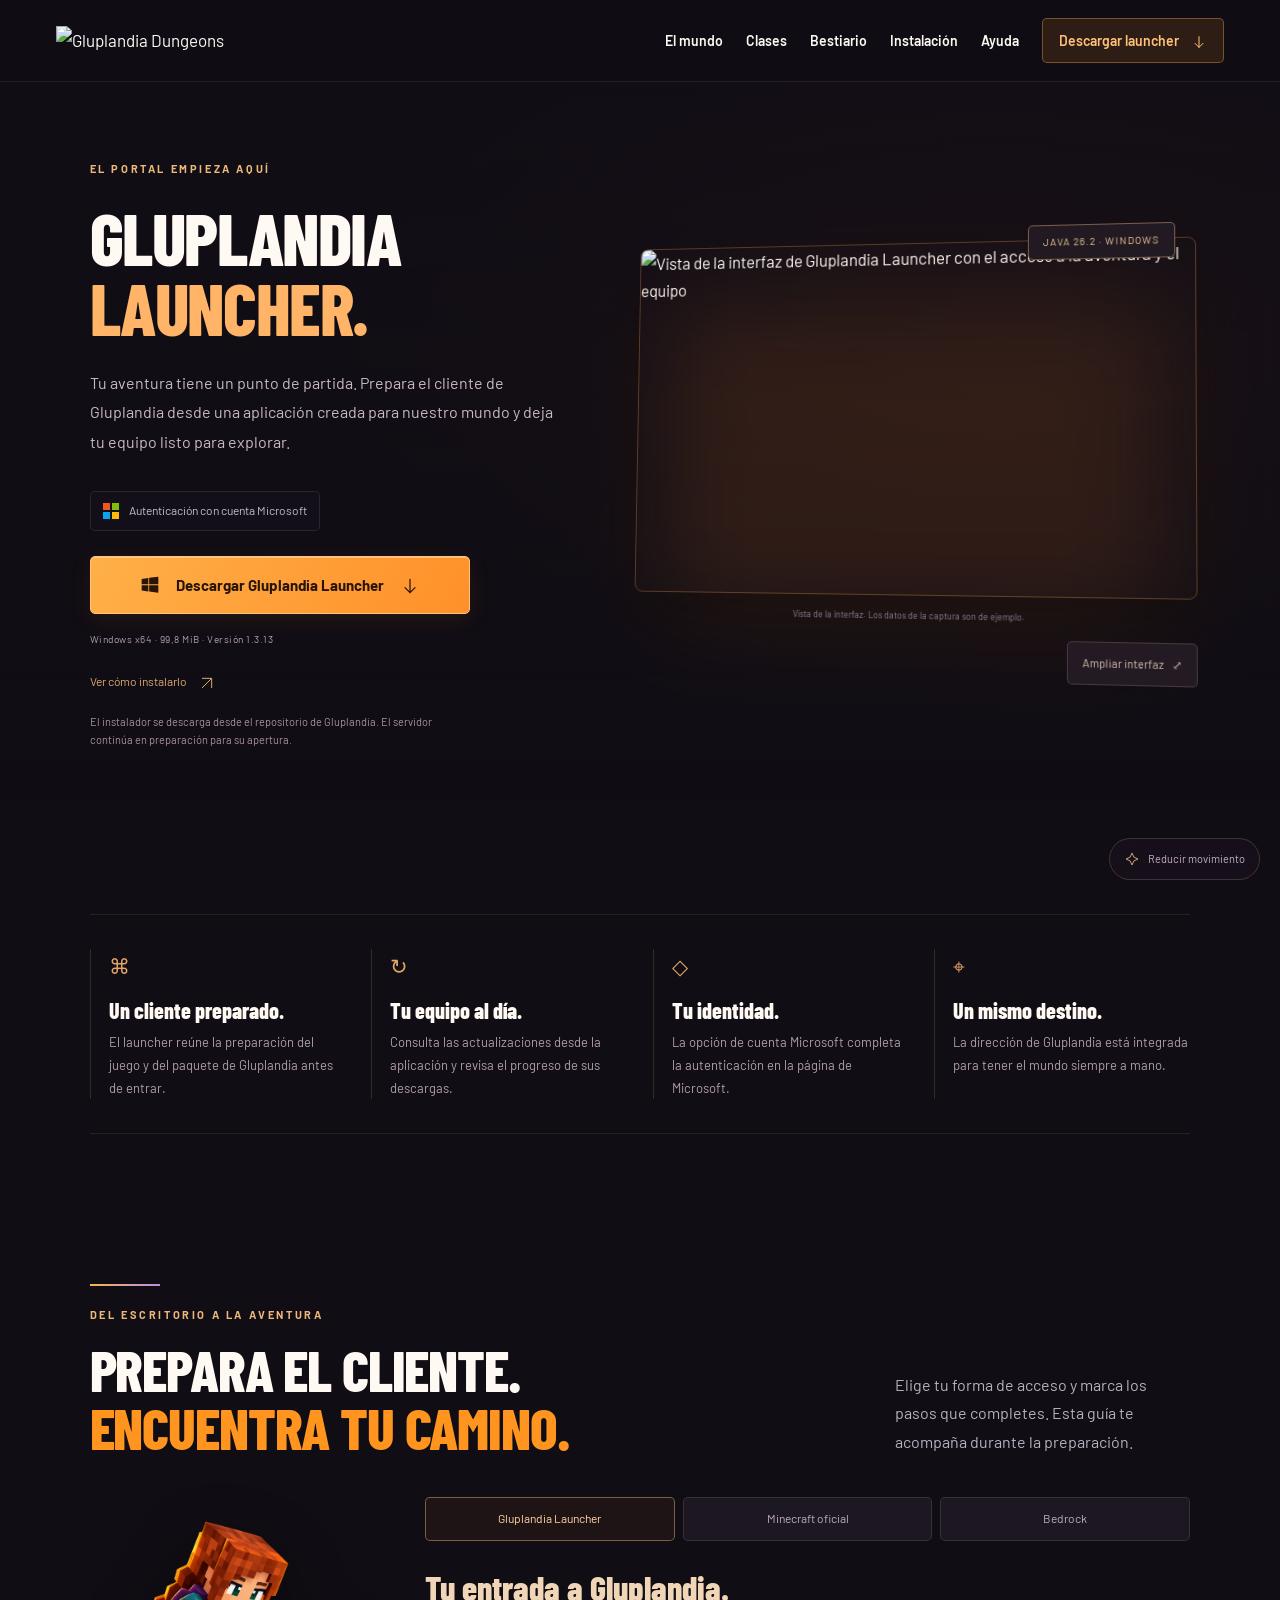
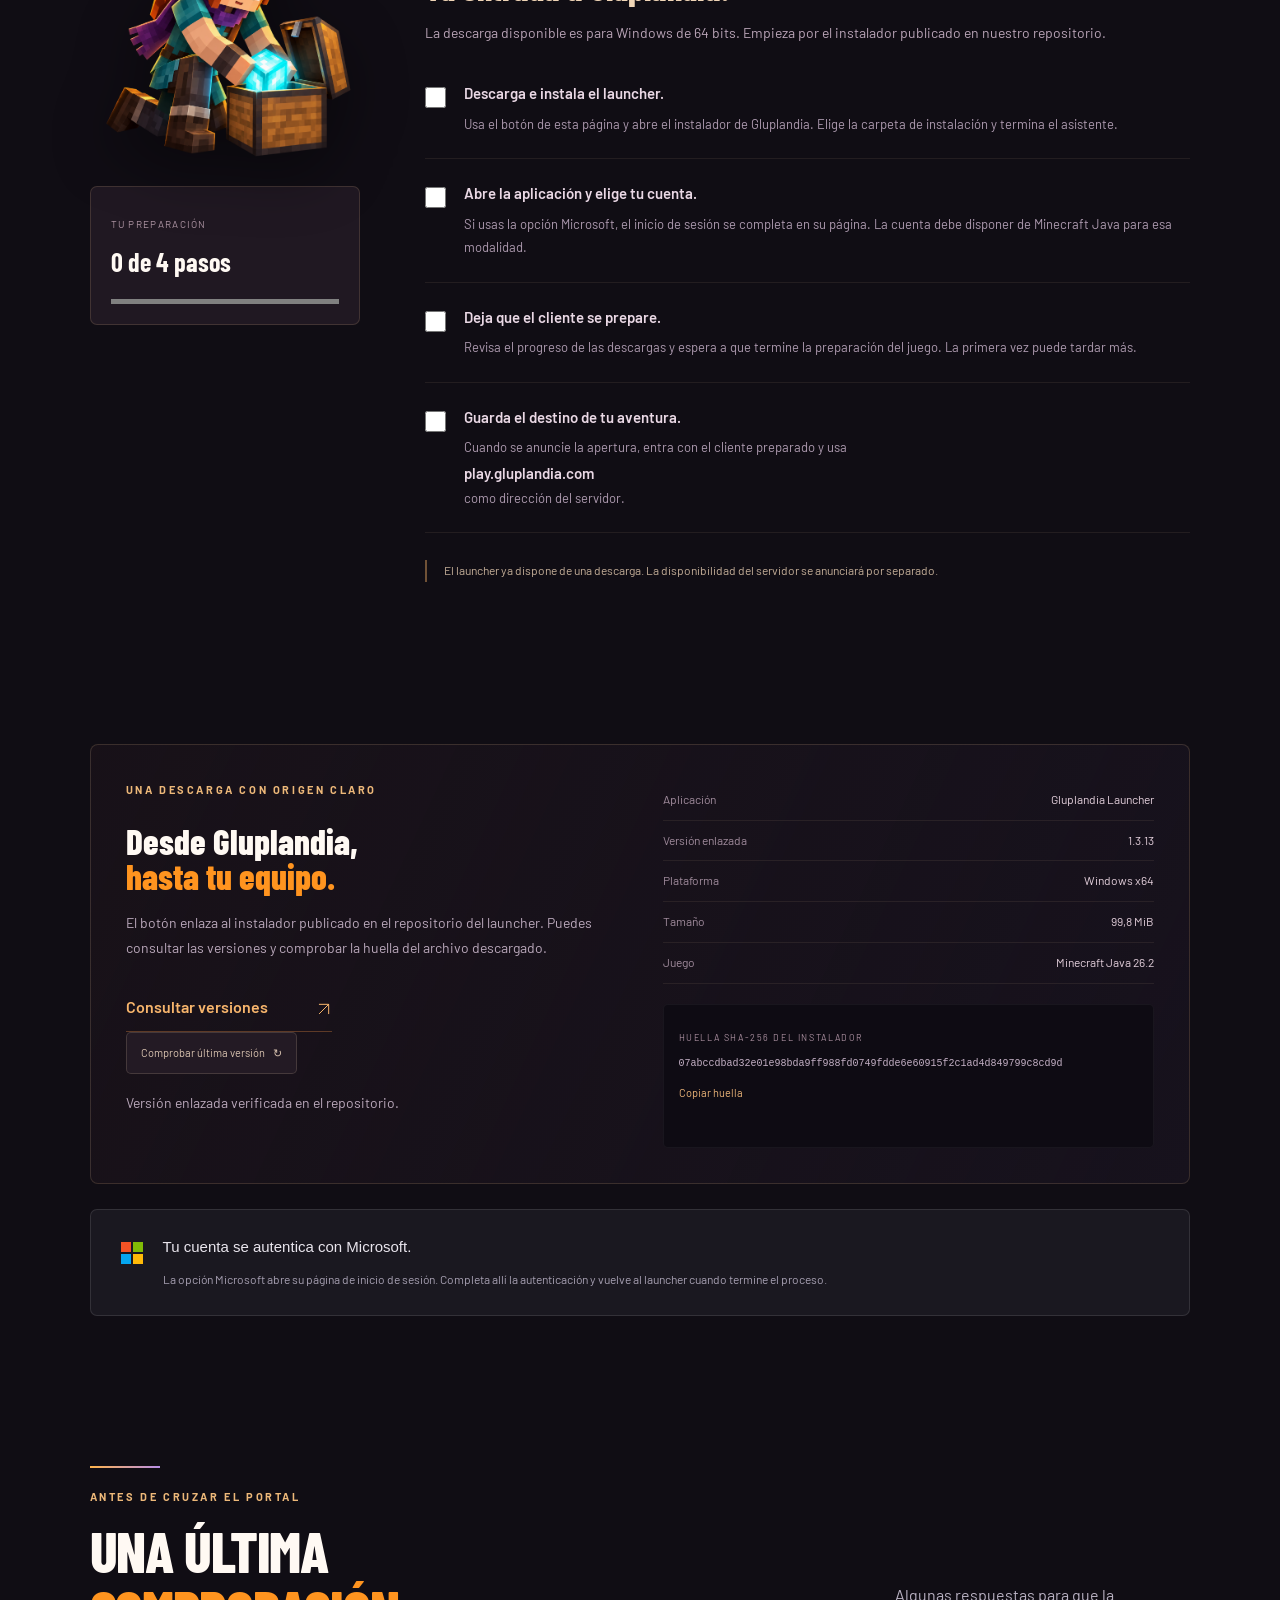
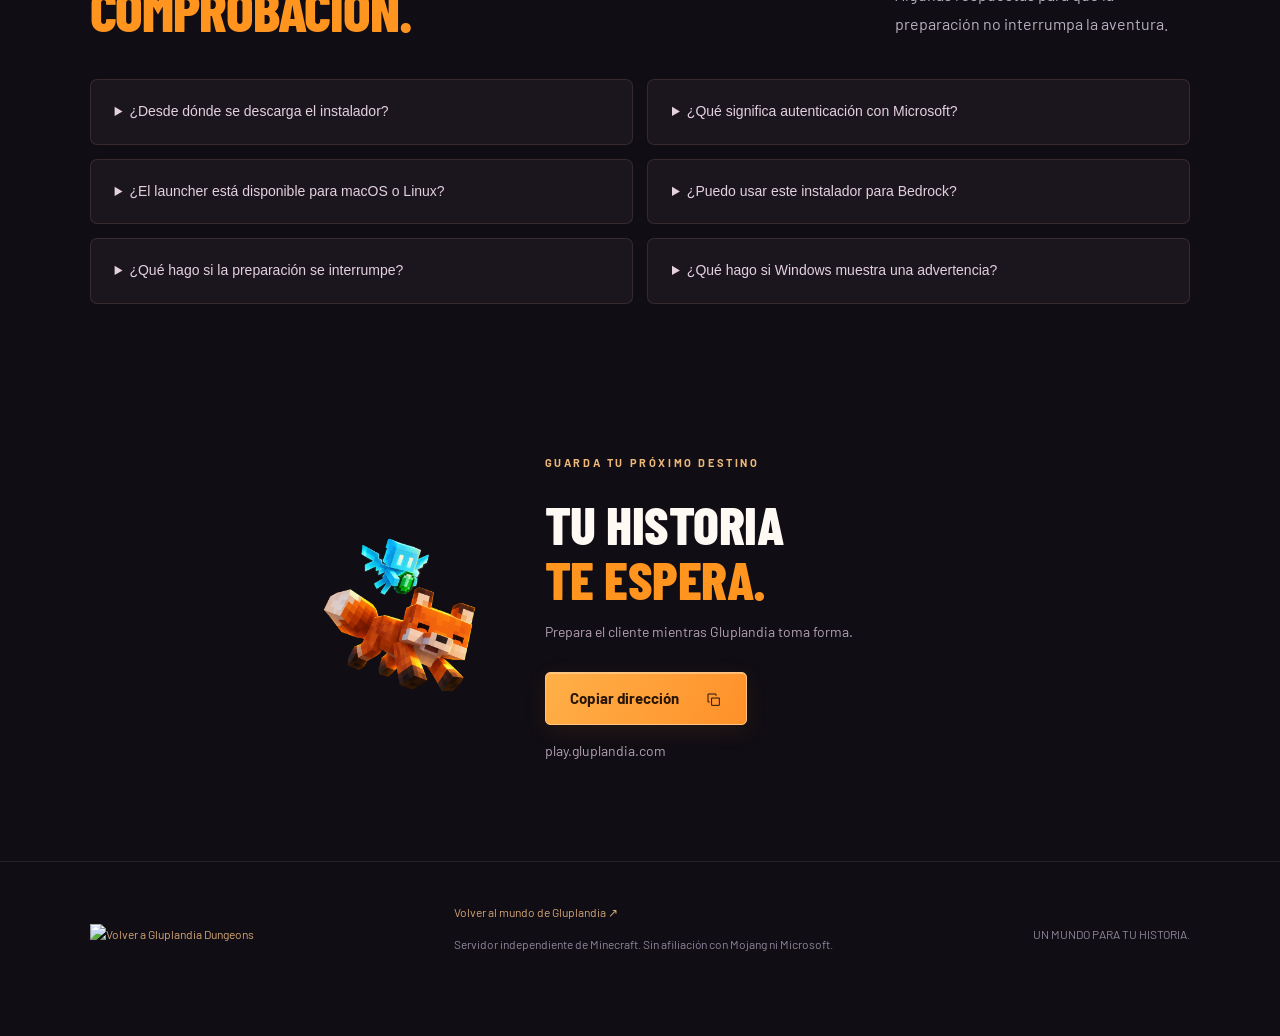
==== commit 04717448: "Add files via upload" ====
--- a/descargas.html
+++ b/descargas.html
@@ -1,26 +1,151 @@
-<!doctype html><html lang="es"><head><meta charset="utf-8"><meta name="viewport" content="width=device-width,initial-scale=1"><title>Descargas e instalación · Gluplandia Dungeons</title><meta name="description" content="Prepara Minecraft Java 26.2 con Fabric para entrar a Gluplandia. Descargas y guías para el launcher oficial y TLauncher."><meta name="theme-color" content="#110e18"><link rel="canonical" href="https://gluplandia.com/descargas.html"><meta property="og:type" content="website"><meta property="og:title" content="Prepara tu aventura en Gluplandia"><meta property="og:description" content="Descargas e instrucciones para jugar con Minecraft Java 26.2 y Fabric."><meta property="og:url" content="https://gluplandia.com/descargas.html"><meta property="og:image" content="https://gluplandia.com/assets/gluplandia-share-v2.jpg"><link rel="icon" href="favicon.ico"><link rel="stylesheet" href="style.css"><link rel="stylesheet" href="motion.css?v=2"><link rel="stylesheet" href="downloads.css?v=art-2"><link rel="stylesheet" href="visual-polish.css?v=orange-4"><link rel="stylesheet" href="scene-details.css?v=orange-4"><link rel="stylesheet" href="dungeon-refresh.css?v=5"></head><body class="downloads-page">
-<header><a href="index.html" class="brand"><img src="assets/logo.png" width="165" height="76" alt="Gluplandia Dungeons"></a><nav aria-label="Navegación principal" id="download-nav"><a href="index.html">El servidor</a><a href="#archivos">Descargas</a><a href="#instalacion">Instalación</a><a href="#ayuda">Ayuda</a></nav><button id="menu" aria-controls="download-nav" aria-expanded="false" aria-label="Abrir menú">☰</button></header>
-<main><section class="download-hero"><img class="dungeon-backdrop" src="assets/download-dungeon-party.png" width="1536" height="1024" alt="" fetchpriority="high" decoding="async"><div class="download-intro"><p class="eyebrow">EL SIGUIENTE PASO DE TU AVENTURA</p><h1>Prepara tu equipo.<br><em>El portal espera.</em></h1><p>Gluplandia se juega con Minecraft Java <strong>26.2</strong> y Fabric. Elige tu launcher y sigue la guía para preparar el cliente.</p><div class="hero-actions"><a class="button primary" href="#instalacion">Ver mi instalación <span>↓</span></a><a class="button" href="#archivos">Ir a descargas</a></div><div class="version-strip"><span>JAVA 26.2</span><span>FABRIC LOADER ESTABLE</span></div></div><div class="hero-cinders" aria-hidden="true"><i style="--x:68%;--delay:-1s"></i><i style="--x:75%;--delay:-4s"></i><i style="--x:58%;--delay:-7s"></i><i style="--x:86%;--delay:-3s"></i></div><span class="dungeon-entry-mark">GLUPLANDIA DUNGEONS · PREPARA TU EXPEDICIÓN</span></section>
-<section class="download-section" id="archivos"><div class="section-heading"><div><p class="eyebrow orange">TU PUNTO DE PARTIDA</p><h2>Todo comienza<br><em>con el cliente.</em></h2></div><p>La versión del juego debe ser 26.2. Para Fabric Loader, elige la versión estable más reciente disponible para ella.</p></div><div class="download-grid">
-<article class="download-card featured"><span class="card-index">01 / CARGADOR DE MODS</span><h3>Fabric</h3><p>Descarga el instalador oficial. La versión del instalador y la versión de Minecraft son distintas.</p><a class="button primary" href="https://fabricmc.net/use/installer/" target="_blank" rel="noopener noreferrer">Descargar Fabric ↗</a><small>Windows · Instalador universal .jar</small></article>
-<article class="download-card"><span class="card-index">02 / LAUNCHER OFICIAL</span><h3>Minecraft Launcher</h3><p>Para tu cuenta Microsoft con acceso a Java Edition. También puedes instalarlo desde Microsoft Store.</p><a class="button" href="https://www.minecraft.net/en-us/download" target="_blank" rel="noopener noreferrer">Descargar launcher ↗</a><small>Minecraft Java Edition</small></article>
-<article class="download-card"><span class="card-index">03 / OTRO LAUNCHER</span><h3>TLauncher</h3><p>Si utilizas TLauncher, sigue su guía específica y comprueba la versión de Fabric del perfil que vas a abrir.</p><a class="button" href="https://tlauncher.org/" target="_blank" rel="noopener noreferrer">Ir a TLauncher ↗</a><small>Instalación automática o manual</small></article>
-<article class="download-card pack-card"><img class="supply-golem" src="assets/download-supply-golem.png" alt="Gólem que lleva una caja de módulos y un mapa" width="1024" height="1536" loading="lazy"><div><span class="card-index">EL EQUIPO DE GLUPLANDIA</span><h3>Paquete del servidor</h3><p id="pack-description">El equipo publicará aquí el archivo mods.zip o mods.rar para Minecraft 26.2. Descárgalo cuando esté disponible y sigue las instrucciones para extraerlo.</p><a id="pack-link" class="button primary" hidden>Descargar paquete</a><span id="pack-pending" class="pending-label">Pendiente de publicación</span></div></article></div></section>
-<section class="download-section setup-section" id="instalacion"><div class="section-heading"><div><p class="eyebrow orange">UN CAMINO PARA CADA LAUNCHER</p><h2>Elige cómo<br><em>vas a entrar.</em></h2></div><p>Marca los pasos que completes. El progreso de esta guía se conserva mientras tengas abierta esta página.</p></div><div class="launcher-tabs" role="tablist" aria-label="Guía según launcher"><button id="tab-official" role="tab" aria-selected="true" aria-controls="guide-official" data-guide="official">Minecraft oficial</button><button id="tab-tlauncher" role="tab" aria-selected="false" aria-controls="guide-tlauncher" tabindex="-1" data-guide="tlauncher">TLauncher</button><button id="tab-bedrock" role="tab" aria-selected="false" aria-controls="guide-bedrock" tabindex="-1" data-guide="bedrock">Juego en Bedrock</button></div>
-<div class="guide-shell"><aside class="guide-aside"><img src="assets/download-packer.png" alt="Exploradora agachada que prepara los módulos de su equipo" width="1312" height="1199" loading="lazy"><p>Tu próxima expedición<br>empieza aquí.</p><div class="setup-progress"><span id="step-count" role="status">0 de 5 pasos</span><progress id="setup-progress" value="0" max="5" aria-label="Pasos completados"></progress></div></aside><div class="guide-content">
-<div id="guide-official" role="tabpanel" aria-labelledby="tab-official"><h3>Desde Minecraft Launcher</h3><p>Usa Java Edition, aunque hayas instalado el launcher desde la tienda. Inicia sesión con la cuenta que tiene acceso al juego.</p>
-<label class="guide-step"><input type="checkbox"><span><b>Prepara Minecraft 26.2.</b><span>Abre esa versión una vez desde el launcher oficial. Después cierra el juego y el launcher.</span></span></label>
-<label class="guide-step"><input type="checkbox"><span><b>Instala Fabric en modo Client.</b><span>Abre el instalador oficial, selecciona Minecraft Version 26.2 y el Fabric Loader estable más reciente compatible. Conserva la carpeta de Minecraft correcta y activa Create Profile antes de instalar.</span></span></label>
-<label class="guide-step"><input type="checkbox"><span><b>Abre el perfil de Fabric.</b><span>Vuelve al launcher y elige el perfil de Fabric para 26.2. Si no aparece, revisa Instalaciones y permite mostrar versiones modificadas. Inicia y cierra el juego para preparar sus carpetas.</span></span></label>
-<label class="guide-step"><input type="checkbox"><span><b>Añade el paquete cuando esté publicado.</b><span>Cierra Minecraft. Descarga mods.zip o mods.rar y extráelo en una carpeta temporal. Abre la carpeta extraída hasta ver los archivos .jar y cópialos dentro de mods en la carpeta de juego de este perfil. Sigue el apartado de extracción de abajo.</span></span></label>
-<label class="guide-step"><input type="checkbox"><span><b>Conecta con Gluplandia.</b><span>Inicia de nuevo el perfil Fabric 26.2. Abre Multijugador, añade un servidor y escribe play.gluplandia.com.</span></span></label><p class="guide-source">Consulta la <a href="https://docs.fabricmc.net/players/installing-fabric/" target="_blank" rel="noopener noreferrer">guía oficial de Fabric</a> para tu sistema operativo.</p></div>
-<div id="guide-tlauncher" role="tabpanel" aria-labelledby="tab-tlauncher" hidden><h3>Desde TLauncher</h3><p>El launcher permite instalar Fabric desde su lista de versiones. La disponibilidad del perfil depende de su catálogo.</p>
-<label class="guide-step"><input type="checkbox"><span><b>Actualiza el launcher.</b><span>Abre la versión actual de TLauncher y localiza la carpeta de juego configurada. Esa carpeta puede ser distinta de la del launcher oficial.</span></span></label>
-<label class="guide-step"><input type="checkbox"><span><b>Busca Fabric para Minecraft 26.2.</b><span>Selecciona el perfil Fabric 26.2 si aparece y comprueba su versión de Loader. Evita elegir un perfil Forge o una versión distinta del juego.</span></span></label>
-<label class="guide-step"><input type="checkbox"><span><b>Usa la alternativa manual si hace falta.</b><span>Si falta el perfil o su Loader no está actualizado, cierra TLauncher. Ejecuta el instalador oficial de Fabric en modo Client con Minecraft 26.2 y el Loader estable más reciente compatible. Indica la carpeta que usa TLauncher. Reabre el launcher y busca el perfil fabric-loader correspondiente.</span></span></label>
-<label class="guide-step"><input type="checkbox"><span><b>Prepara los mods de esa instalación.</b><span>Abre y cierra Fabric una vez. Descarga mods.zip o mods.rar cuando esté disponible y extráelo. Abre la carpeta de juego indicada por TLauncher para ese perfil y copia los archivos .jar extraídos dentro de su carpeta mods. Sigue el apartado de extracción de abajo.</span></span></label>
-<label class="guide-step"><input type="checkbox"><span><b>Entra con el perfil correcto.</b><span>Inicia Fabric 26.2 y añade play.gluplandia.com en Multijugador. El acceso de cuentas depende de la configuración del servidor, no del launcher elegido.</span></span></label><p class="guide-source">Consulta las <a href="https://tlauncher.org/en/how-install-fabric.html" target="_blank" rel="noopener noreferrer">instrucciones de Fabric para TLauncher</a>.</p></div>
-<div id="guide-bedrock" role="tabpanel" aria-labelledby="tab-bedrock" hidden><h3>Tu entrada desde Bedrock</h3><p>Fabric y los archivos .jar de esta guía corresponden a Java Edition. En Bedrock utiliza tu juego y los recursos específicos que indique el servidor.</p><p>La dirección es play.gluplandia.com. Consulta con el equipo la versión de Bedrock y el puerto habilitado antes de añadirlo. La disponibilidad de servidores personalizados depende de tu dispositivo.</p><a class="button" href="index.html#unirse">Ver cómo unirse</a></div>
-</div></div></section>
-<section class="download-section extraction-section" id="extraer-mods"><div class="section-heading"><div><p class="eyebrow orange">DEL ARCHIVO AL JUEGO</p><h2>Abre el paquete.<br><em>Equipa tu cliente.</em></h2></div><p>Este procedimiento sirve para el launcher oficial y TLauncher. Lo que cambia es la carpeta de juego del perfil que elegiste.</p></div><div class="help-grid"><article class="download-card"><span class="card-index">EXTRAE EL ARCHIVO</span><h3>mods.zip o mods.rar</h3><p>Cierra Minecraft antes de empezar. Guarda el archivo descargado en una carpeta temporal. Para un ZIP, usa la opción Extraer todo o el extractor de tu sistema. Para un RAR, usa un programa que admita ese formato y elige extraer su contenido.</p><p>Abre la carpeta resultante. Si contiene otra carpeta llamada mods, entra en ella hasta encontrar los archivos .jar.</p></article><article class="download-card"><span class="card-index">COPIA LOS MODS</span><h3>Dentro del perfil correcto</h3><p>Abre la carpeta de juego configurada para Fabric 26.2 en tu launcher. En el launcher oficial puedes consultar el Directorio del juego al editar la instalación. En TLauncher consulta su carpeta de juego configurada. Busca mods dentro de esa carpeta o créala si no existe.</p><p>Copia los archivos .jar extraídos directamente dentro de mods. La ubicación final de cada archivo debe ser similar a <code>mods/archivo.jar</code>.</p></article></div><div class="extraction-note"><img class="extraction-friends" src="assets/download-fox-friends.png" width="1312" height="1199" loading="lazy" alt="Zorro de Minecraft acompañado de un pequeño allay"><h3>Comprueba el contenido antes de iniciar.</h3><p>El ZIP o RAR no se carga como un mod. Tampoco debe quedar una carpeta duplicada como <code>mods/mods/archivo.jar</code>. Los archivos .jar se copian tal como vienen, sin descomprimirlos.</p><p>Si ya tenías otros mods, guarda una copia fuera de esta carpeta antes de sustituirlos. Evita conservar versiones duplicadas o mezclar el paquete con mods de otra versión. Si el paquete incluye config o resourcepacks, copia esas carpetas en la raíz del perfil, al lado de mods.</p><p>Vuelve al launcher y abre el perfil Fabric 26.2. Si el juego informa de una dependencia ausente, revisa que copiaste todos los archivos del paquete.</p></div></section><section class="download-section" id="ayuda"><div class="section-heading"><div><p class="eyebrow orange">ANTES DE CRUZAR</p><h2>Resuelve el<br><em>último detalle.</em></h2></div></div><div class="help-grid"><details><summary>¿Dónde está mi carpeta de mods?</summary><p>Abre la carpeta de juego del perfil que seleccionaste. Si mods no existe, créala ahí. La ruta configurada en el launcher tiene prioridad sobre cualquier ruta predeterminada.</p><label for="os-path">Ruta habitual del launcher oficial</label><select id="os-path"><option value="windows">Windows</option><option value="mac">macOS</option><option value="linux">Linux</option></select><code id="folder-path">%appdata%\.minecraft\mods</code></details><details><summary>¿Necesito Fabric API?</summary><p>Fabric Loader y Fabric API son componentes distintos. Añade Fabric API si los mods del paquete la requieren y elige una descarga compatible con Minecraft 26.2.</p><a href="https://modrinth.com/mod/fabric-api/versions" target="_blank" rel="noopener noreferrer">Ver versiones de Fabric API ↗</a></details><details><summary>El juego indica que falta una dependencia.</summary><p>Lee el mensaje de Fabric y revisa el nombre y la versión que solicita. Comprueba que has instalado el paquete completo para 26.2 en la carpeta del perfil que estás ejecutando.</p><a href="https://docs.fabricmc.net/players/installing-mods" target="_blank" rel="noopener noreferrer">Consultar instalación de mods ↗</a></details><details><summary>¿Tengo que descargar un cliente de Gluplandia?</summary><p>La preparación se hace sobre Minecraft Java con Fabric. El paquete del servidor aparecerá en esta página cuando esté publicado. No hay un instalador propio disponible por ahora.</p></details></div></section>
-<section class="download-section join-download"><div class="courier-interaction"><button type="button" id="courier-button" aria-label="Pedir un consejo al ayudante"><img src="assets/download-fox-friends.png" alt="Un zorro y un allay te acompañan al portal" width="1312" height="1199" loading="lazy"></button><span class="courier-caption">Toca a tu compañero</span><p id="courier-tip" role="status">Tu equipo está a un paso del portal.</p></div><div><p class="eyebrow">NOS VEMOS AL OTRO LADO</p><h2>Tu mundo<br><em>te espera.</em></h2><button class="button primary" id="copy-server">Copiar play.gluplandia.com</button><p id="copy-feedback" role="status">Minecraft Java 26.2 · Fabric</p></div></section></main><footer><a href="index.html">← Volver a Gluplandia Dungeons</a></footer><script src="downloads-config.js"></script><script src="downloads.js?v=2"></script><script src="motion.js?v=2"></script><script src="page-transition.js?v=5"></script></body></html>
+<!doctype html>
+<html lang="es">
+<head>
+<meta charset="utf-8">
+<meta name="viewport" content="width=device-width,initial-scale=1,viewport-fit=cover">
+<meta name="theme-color" content="#100d14">
+<title>Gluplandia Launcher · Prepara tu aventura</title>
+<meta name="description" content="Descarga Gluplandia Launcher para Windows. Autenticación con cuenta Microsoft y una guía para preparar tu aventura en Gluplandia Dungeons.">
+<link rel="canonical" href="https://gluplandia.com/descargas.html">
+<meta property="og:type" content="website">
+<meta property="og:title" content="Gluplandia Launcher · Tu entrada a la aventura">
+<meta property="og:description" content="Prepara Minecraft Java 26.2 con el launcher de Gluplandia. Descarga para Windows y guía de instalación.">
+<meta property="og:image" content="https://gluplandia.com/assets/gluplandia-share-v2.jpg">
+<meta property="og:url" content="https://gluplandia.com/descargas.html">
+<link rel="icon" href="favicon.ico">
+<link rel="stylesheet" href="style.css?v=hero-v2">
+<link rel="stylesheet" href="visual-polish.css?v=orange-4">
+<link rel="stylesheet" href="expansion.css?v=rpg-1">
+</head>
+<body class="gl-download-page">
+<a class="skip-link" href="#contenido">Ir al contenido</a><div id="reading-progress" aria-hidden="true"></div>
+<header><a class="brand" href="index.html"><img src="assets/logo-optimized.webp" alt="Gluplandia Dungeons" width="1672" height="941" decoding="async"></a><nav id="download-nav" aria-label="Navegación principal"><a href="index.html#mundo">El mundo</a><a href="index.html#clases">Clases</a><a href="index.html#bestiario">Bestiario</a><a href="#instalacion">Instalación</a><a href="#ayuda">Ayuda</a><a class="nav-join" href="#descargar">Descargar launcher <span aria-hidden="true"><svg class="gl-inline-icon" viewbox="0 0 24 24" aria-hidden="true"><path d="M12 4v16m-6-6 6 6 6-6"></path></svg></span></a></nav><button type="button" id="menu" aria-label="Abrir menú" aria-expanded="false" aria-controls="download-nav">☰</button></header>
+<main id="contenido">
+<section class="gl-download-hero" id="descargar"><div>
+<p class="eyebrow orange">EL PORTAL EMPIEZA AQUÍ</p>
+<h1>Gluplandia<br><em>Launcher.</em>
+</h1>
+<p class="gl-download-lead">Tu aventura tiene un punto de partida. Prepara el cliente de Gluplandia desde una aplicación creada para nuestro mundo y deja tu equipo listo para explorar.</p>
+<div class="gl-ms-badge">
+<span class="gl-ms-mark" aria-hidden="true"><i></i><i></i><i></i><i></i></span><span>Autenticación con cuenta Microsoft</span>
+</div>
+<br><a class="button primary" id="launcher-download" href="https://github.com/danielduque125/GluplandiaLauncher/releases/download/1.3.13/Gluplandia-Setup-1.3.13.exe" data-launcher-download><svg viewbox="0 0 24 24" aria-hidden="true"><path d="M2 4.8 10 3.6v7.5H2zm9-1.4L22 2v9.1H11zM2 12.2h8v7.5L2 18.6zm9 0h11v9.1l-11-1.4z"></path></svg><span>Descargar Gluplandia Launcher</span><span aria-hidden="true"><svg class="gl-inline-icon" viewbox="0 0 24 24" aria-hidden="true"><path d="M12 4v16m-6-6 6 6 6-6"></path></svg></span></a><p class="gl-download-meta" id="launcher-meta">Windows x64 · 99,8 MiB · Versión 1.3.13</p>
+<a class="gl-download-secondary" href="#instalacion">Ver cómo instalarlo <span aria-hidden="true"><svg class="gl-inline-icon" viewbox="0 0 24 24" aria-hidden="true"><path d="M5 19 19 5M5 5h14v14"></path></svg></span></a><p class="gl-download-note">El instalador se descarga desde el repositorio de Gluplandia. El servidor continúa en preparación para su apertura.</p>
+</div>
+<figure class="gl-launcher-shot"><span class="gl-release-badge">JAVA 26.2 · WINDOWS</span><img id="launcher-screenshot" src="assets/launcher-preview.webp" alt="Vista de la interfaz de Gluplandia Launcher con el acceso a la aventura y el equipo" width="1440" height="900" fetchpriority="high" decoding="async"><figcaption>Vista de la interfaz. Los datos de la captura son de ejemplo.</figcaption><div class="gl-gallery-actions"><button type="button" class="gl-enlarge" data-enlarge="#launcher-screenshot">Ampliar interfaz <span aria-hidden="true">⤢</span></button></div></figure></section>
+<section class="gl-download-section gl-reveal" aria-label="Funciones del launcher"><div class="gl-feature-row">
+<article class="gl-launcher-feature"><span aria-hidden="true">⌘</span><h3>Un cliente preparado.</h3>
+<p>El launcher reúne la preparación del juego y del paquete de Gluplandia antes de entrar.</p></article><article class="gl-launcher-feature"><span aria-hidden="true">↻</span><h3>Tu equipo al día.</h3>
+<p>Consulta las actualizaciones desde la aplicación y revisa el progreso de sus descargas.</p></article><article class="gl-launcher-feature"><span aria-hidden="true">◇</span><h3>Tu identidad.</h3>
+<p>La opción de cuenta Microsoft completa la autenticación en la página de Microsoft.</p></article><article class="gl-launcher-feature"><span aria-hidden="true">⌖</span><h3>Un mismo destino.</h3>
+<p>La dirección de Gluplandia está integrada para tener el mundo siempre a mano.</p></article>
+</div></section>
+<section class="gl-download-section gl-reveal" id="instalacion"><div class="section-heading">
+<div>
+<p class="eyebrow orange">DEL ESCRITORIO A LA AVENTURA</p>
+<h2>Prepara el cliente.<br><em>Encuentra tu camino.</em>
+</h2>
+</div>
+<p>Elige tu forma de acceso y marca los pasos que completes. Esta guía te acompaña durante la preparación.</p>
+</div>
+<div class="gl-install-shell">
+<aside class="gl-install-aside"><img src="assets/download-packer.png" alt="Un aventurero de Minecraft prepara sus provisiones" width="1024" height="1024" loading="lazy" decoding="async"><div class="gl-step-progress">
+<small>TU PREPARACIÓN</small><strong id="step-count">0 de 4 pasos</strong><progress id="setup-progress" max="4" value="0" aria-label="Pasos de instalación completados"></progress>
+</div></aside><div>
+<div class="gl-setup-tabs" role="tablist" aria-label="Guía de instalación">
+<button type="button" id="tab-gluplandia" data-guide="gluplandia" role="tab" aria-selected="true" aria-controls="guide-gluplandia">Gluplandia Launcher</button><button type="button" id="tab-official" data-guide="official" role="tab" aria-selected="false" aria-controls="guide-official" tabindex="-1">Minecraft oficial</button><button type="button" id="tab-bedrock" data-guide="bedrock" role="tab" aria-selected="false" aria-controls="guide-bedrock" tabindex="-1">Bedrock</button>
+</div>
+<div class="gl-guide-panel" id="guide-gluplandia" role="tabpanel" aria-labelledby="tab-gluplandia">
+<h3>Tu entrada a Gluplandia.</h3>
+<p>La descarga disponible es para Windows de 64 bits. Empieza por el instalador publicado en nuestro repositorio.</p>
+<label class="gl-install-step"><input type="checkbox"><span><strong>Descarga e instala el launcher.</strong><p>Usa el botón de esta página y abre el instalador de Gluplandia. Elige la carpeta de instalación y termina el asistente.</p></span></label>
+<label class="gl-install-step"><input type="checkbox"><span><strong>Abre la aplicación y elige tu cuenta.</strong><p>Si usas la opción Microsoft, el inicio de sesión se completa en su página. La cuenta debe disponer de Minecraft Java para esa modalidad.</p></span></label>
+<label class="gl-install-step"><input type="checkbox"><span><strong>Deja que el cliente se prepare.</strong><p>Revisa el progreso de las descargas y espera a que termine la preparación del juego. La primera vez puede tardar más.</p></span></label>
+<label class="gl-install-step"><input type="checkbox"><span><strong>Guarda el destino de tu aventura.</strong><p>Cuando se anuncie la apertura, entra con el cliente preparado y usa <strong>play.gluplandia.com</strong> como dirección del servidor.</p></span></label><p class="gl-guide-note">El launcher ya dispone de una descarga. La disponibilidad del servidor se anunciará por separado.</p>
+</div>
+<div class="gl-guide-panel" id="guide-official" role="tabpanel" aria-labelledby="tab-official" hidden>
+<h3>Desde Minecraft Launcher.</h3>
+<p>También puedes preparar Minecraft Java desde el launcher oficial. El cliente de Gluplandia concentra en una aplicación la preparación de nuestra experiencia.</p>
+<label class="gl-install-step"><input type="checkbox"><span><strong>Instala el launcher oficial.</strong><p>Descárgalo desde <a href="https://www.minecraft.net/download" target="_blank" rel="noopener noreferrer">Minecraft.net</a> y entra con una cuenta que disponga de Minecraft Java.</p></span></label>
+<label class="gl-install-step"><input type="checkbox"><span><strong>Prepara Minecraft Java 26.2.</strong><p>Selecciona la versión del servidor. Antes de añadir contenido a una instalación que ya usas, conserva una copia de tus archivos.</p></span></label>
+<label class="gl-install-step"><input type="checkbox"><span><strong>Revisa el paquete de la comunidad.</strong><p>Sigue las instrucciones del paquete publicado para tu perfil. La experiencia visual depende de los recursos correspondientes a tu edición.</p></span></label>
+<label class="gl-install-step"><input type="checkbox"><span><strong>Añade la dirección del servidor.</strong><p>Abre Multijugador y guarda <strong>play.gluplandia.com</strong>. La conexión estará disponible cuando se anuncie la apertura.</p></span></label><p class="gl-guide-note">Si prefieres una preparación guiada de nuestro cliente para Windows, utiliza Gluplandia Launcher.</p>
+</div>
+<div class="gl-guide-panel" id="guide-bedrock" role="tabpanel" aria-labelledby="tab-bedrock" hidden>
+<h3>Tu plataforma también cuenta.</h3>
+<p>El instalador de Gluplandia Launcher es para Minecraft Java en Windows. La información de acceso desde Bedrock se confirmará antes de la apertura.</p>
+<p>Publicaremos el puerto y los detalles de compatibilidad cuando estén preparados para la comunidad.</p>
+<p class="gl-guide-note">Puedes explorar la web y guardar la dirección mientras se confirma el acceso de tu edición.</p>
+</div>
+</div>
+</div></section>
+<section class="gl-download-section gl-reveal" id="versiones"><div class="gl-release-panel">
+<div>
+<p class="eyebrow orange">UNA DESCARGA CON ORIGEN CLARO</p>
+<h3>Desde Gluplandia,<br><em>hasta tu equipo.</em>
+</h3>
+<p>El botón enlaza al instalador publicado en el repositorio del launcher. Puedes consultar las versiones y comprobar la huella del archivo descargado.</p>
+<a class="text-link" id="launcher-releases" href="https://github.com/danielduque125/GluplandiaLauncher/releases" target="_blank" rel="noopener noreferrer">Consultar versiones <span aria-hidden="true"><svg class="gl-inline-icon" viewbox="0 0 24 24" aria-hidden="true"><path d="M5 19 19 5M5 5h14v14"></path></svg></span></a><br><button type="button" id="check-version" class="gl-enlarge">Comprobar última versión <span aria-hidden="true">↻</span></button><p id="release-status" role="status" class="gl-small-note">Versión enlazada verificada en el repositorio.</p>
+</div>
+<div>
+<dl class="gl-release-facts">
+<div>
+<dt>Aplicación</dt>
+<dd>Gluplandia Launcher</dd>
+</div>
+<div>
+<dt>Versión enlazada</dt>
+<dd id="release-version">1.3.13</dd>
+</div>
+<div>
+<dt>Plataforma</dt>
+<dd>Windows x64</dd>
+</div>
+<div>
+<dt>Tamaño</dt>
+<dd id="release-size">99,8 MiB</dd>
+</div>
+<div>
+<dt>Juego</dt>
+<dd>Minecraft Java 26.2</dd>
+</div>
+</dl>
+<div class="gl-checksum">
+<small>HUELLA SHA-256 DEL INSTALADOR</small><code id="launcher-sha">07abccdbad32e01e98bda9ff988fd0749fdde6e60915f2c1ad4d849799c8cd9d</code><button type="button" id="copy-checksum">Copiar huella</button><p id="checksum-status" class="gl-checksum-status" role="status"></p>
+</div>
+</div>
+</div>
+<div class="gl-account-note">
+<span class="gl-ms-mark" aria-hidden="true"><i></i><i></i><i></i><i></i></span><div>
+<strong>Tu cuenta se autentica con Microsoft.</strong><p>La opción Microsoft abre su página de inicio de sesión. Completa allí la autenticación y vuelve al launcher cuando termine el proceso.</p>
+</div>
+</div></section>
+<section class="gl-download-section gl-reveal" id="ayuda"><div class="section-heading">
+<div>
+<p class="eyebrow orange">ANTES DE CRUZAR EL PORTAL</p>
+<h2>Una última<br><em>comprobación.</em>
+</h2>
+</div>
+<p>Algunas respuestas para que la preparación no interrumpa la aventura.</p>
+</div>
+<div class="gl-download-faq">
+<details><summary>¿Desde dónde se descarga el instalador?</summary><p>La descarga procede de <a href="https://github.com/danielduque125/GluplandiaLauncher/releases" target="_blank" rel="noopener noreferrer">las versiones publicadas por Gluplandia en GitHub</a>. Puedes revisar la versión enlazada y su huella en el apartado anterior.</p></details><details><summary>¿Qué significa autenticación con Microsoft?</summary><p>El launcher incluye una modalidad de acceso que utiliza tu cuenta Microsoft para obtener el perfil de Minecraft Java. El inicio de sesión se realiza en la página de Microsoft.</p></details><details><summary>¿El launcher está disponible para macOS o Linux?</summary><p>La versión publicada que enlazamos es para Windows x64. Puedes usar el launcher oficial de Minecraft para preparar tu cliente en otras plataformas y consultar las instrucciones de la comunidad.</p></details><details><summary>¿Puedo usar este instalador para Bedrock?</summary><p>Este launcher prepara Minecraft Java. Los detalles de acceso a Gluplandia desde Bedrock se anunciarán por separado.</p></details><details><summary>¿Qué hago si la preparación se interrumpe?</summary><p>Comprueba tu conexión y el espacio disponible. Revisa el mensaje que muestra la aplicación antes de reintentar. Si el problema continúa, conserva una captura del error para pedir ayuda.</p></details><details><summary>¿Qué hago si Windows muestra una advertencia?</summary><p>Comprueba que el archivo procede del repositorio enlazado y revisa los datos del aviso. Puedes comparar su huella SHA-256 con la publicada antes de decidir cómo continuar.</p></details>
+</div></section>
+<section class="gl-download-section gl-download-final gl-reveal"><img src="assets/download-fox-friends.png" alt="Un zorro y un allay acompañan el comienzo de tu aventura" width="1312" height="1199" loading="lazy" decoding="async"><div>
+<p class="eyebrow orange">GUARDA TU PRÓXIMO DESTINO</p>
+<h2>Tu historia<br><em>te espera.</em>
+</h2>
+<p>Prepara el cliente mientras Gluplandia toma forma.</p>
+<button type="button" class="button primary" id="copy-server">Copiar dirección <span aria-hidden="true"><svg class="gl-inline-icon" viewbox="0 0 24 24" aria-hidden="true"><path d="M9 9h11v11H9zM5 15H3V3h12v2"></path></svg></span></button><p id="copy-feedback" role="status">play.gluplandia.com</p>
+</div></section>
+</main><footer class="gl-download-footer"><a href="index.html"><img src="assets/logo-optimized.webp" alt="Volver a Gluplandia Dungeons" width="1672" height="941" loading="lazy"></a><div>
+<a href="index.html">Volver al mundo de Gluplandia ↗</a><p>Servidor independiente de Minecraft. Sin afiliación con Mojang ni Microsoft.</p>
+</div>
+<span>UN MUNDO PARA TU HISTORIA.</span></footer>
+<button type="button" id="motion-toggle" class="gl-motion-control" aria-pressed="false" aria-label="Reducir animaciones decorativas"><svg viewbox="0 0 24 24" aria-hidden="true"><path d="m12 3 2.8 6.2L21 12l-6.2 2.8L12 21l-2.8-6.2L3 12l6.2-2.8Z"></path></svg><span>Reducir movimiento</span></button><dialog id="gallery-dialog" class="gl-image-dialog" aria-label="Imagen ampliada"><div class="gl-dialog-top">
+<p id="dialog-caption"></p>
+<button type="button" id="close-gallery" aria-label="Cerrar imagen ampliada">×</button>
+</div>
+<img id="dialog-image" alt=""></dialog><script src="downloads-config.js?v=rpg-1"></script><script src="downloads.js?v=rpg-1" defer></script><script src="expansion.js?v=rpg-1" defer></script>
+</body>
+</html>
--- a/style.css
+++ b/style.css
@@ -1,5 +1,5 @@
 @import url('https://fonts.googleapis.com/css2?family=Barlow+Condensed:wght@600;700;800;900&family=Barlow:wght@400;500;600;700&display=swap');
-:root{--bg:#110f17;--surface:#1a1720;--orange:#ff941f;--muted:#b8b0c1;--border:#ffffff15}*{box-sizing:border-box}html{scroll-behavior:smooth;scroll-padding-top:90px}body{margin:0;background:var(--bg);color:#fff9f3;font-family:Barlow,Arial,sans-serif;font-size:17px;line-height:1.65}button,a,input{-webkit-tap-highlight-color:transparent}a{color:inherit;text-decoration:none}button{font:inherit;color:inherit;cursor:pointer}header{height:91px;position:absolute;z-index:10;top:0;width:100%;display:flex;justify-content:space-between;align-items:center;padding:10px 5.5%;border-bottom:1px solid var(--border);background:#110b1a50;backdrop-filter:blur(12px)}.brand img{width:165px;height:76px;object-fit:contain}nav{display:flex;gap:36px;align-items:center;font-size:15px;font-weight:600}nav a{transition:color .2s}nav a:hover{color:var(--orange)}.nav-join{padding:11px 21px;border:1px solid #ff941f80;border-radius:4px;color:#ffb251}.nav-join span{margin-left:22px}#menu{display:none;background:none;border:0;font-size:27px}.hero{min-height:840px;min-height: min(920px,100svh);position:relative;display:flex;align-items:center;padding:145px 7% 110px;overflow:hidden}.hero-bg{position:absolute;inset:0;background:linear-gradient(90deg,#100b18ed 0%,#150d1bab 37%,#120e1740 75%),linear-gradient(0deg,#110f17 0%,transparent 35%),url('assets/hero.png?v=2') center/cover;animation:scene 18s ease-in-out infinite alternate}.hero-content{z-index:2;position:relative;max-width:780px}.eyebrow{font-size:13px;font-weight:700;letter-spacing:2.8px;margin:0 0 24px;color:#ddd0e9}.eyebrow>span{display:inline-block;width:21px;height:3px;background:var(--orange);margin-right:13px;vertical-align:middle}h1,h2,h3{font-family:'Barlow Condensed',Impact,'Arial Narrow',sans-serif;line-height:1.02;margin:0;font-weight:800}h1{font-size:clamp(48px,5.3vw,84px);letter-spacing:-1.4px;text-transform:uppercase;max-width:790px}em{font-style:normal;color:var(--orange)}.intro{max-width:505px;color:#d1c7d8;margin:27px 0 33px;font-size:18px;line-height:1.7}.hero-actions{display:flex;gap:14px}.button{display:inline-flex;align-items:center;justify-content:space-between;gap:27px;padding:15px 24px;border:1px solid #ffffff40;border-radius:3px;font-size:15px;font-weight:700;transition:transform .2s,background .2s}.button:hover{transform:translateY(-3px)}.primary{background:var(--orange);color:#251505;border-color:var(--orange);box-shadow:0 4px 0 #aa5015,0 8px 35px #fc781526}.secondary{background:#1a132170}.server-address{font-size:14px;font-weight:600;color:#ddd1e2;margin-top:25px}.server-address span{margin-left:20px;color:#a89cad;font-weight:400}.hero-bottom{position:absolute;bottom:29px;left:7%;right:7%;display:flex;justify-content:space-between;align-items:center;font-size:12px;letter-spacing:1.7px;color:#9c8eaa}.hero-bottom a{font-size:14px;letter-spacing:0;color:#cbbdd8}.world-strip{display:flex;align-items:center;justify-content:space-around;gap:25px;padding:25px 5%;border-block:1px solid var(--border);background:#18131e;font-family:'Barlow Condensed',sans-serif;font-size:19px;text-transform:uppercase}.world-strip>span{font-size:12px;letter-spacing:2px;color:#a79bae}.world-strip i{color:var(--orange);font-size:17px}.world-strip strong{font-weight:600}.section{max-width:1440px;margin:auto;padding:100px 7%}.section-heading{display:flex;justify-content:space-between;align-items:end;gap:45px;margin-bottom:36px}.orange{color:var(--orange);font-size:12px}.section-heading .eyebrow{margin-bottom:15px}h2{font-size:clamp(38px,4vw,58px);letter-spacing:-.5px;text-transform:uppercase}.section-heading>p{max-width:295px;color:var(--muted);font-size:16px;margin:0}.world-grid{display:grid;grid-template-columns:1.12fr 1fr;gap:20px}.world-card{position:relative;min-height:250px;overflow:hidden;border:1px solid #ffffff1b;border-radius:5px;isolation:isolate}.world-card.large{grid-row:span 2;min-height:530px}.world-card img{position:absolute;width:100%;height:100%;object-fit:cover;z-index:-2;transition:transform .8s}.world-card:after{content:'';position:absolute;inset:0;background:linear-gradient(0deg,#0d0d16f5,#110d1860 65%,#09091720);z-index:-1}.world-card:hover img{transform:scale(1.055)}.world-card>div{position:absolute;left:27px;right:27px;bottom:25px}.pill{font-size:11px;letter-spacing:2px;font-weight:700;color:#ffc372}.world-card h3{font-size:32px;margin-top:10px}.world-card p{font-size:15px;line-height:1.6;color:#d0c7d6;margin:13px 0 0;max-width:440px}.large h3{font-size:42px}.adventures{padding-top:35px}.adventure-grid{display:grid;grid-template-columns:repeat(4,1fr);border:1px solid var(--border);border-radius:5px;overflow:hidden}.adventure-grid article{background:linear-gradient(145deg,#201924,#17151c);padding:31px 25px;border-right:1px solid var(--border)}.adventure-grid article:last-child{border:0}.number{color:#ff962c;font-family:'Barlow Condensed';font-size:34px}.adventure-grid h3{font-size:28px;line-height:1.1;margin-top:21px}.adventure-grid p{color:var(--muted);font-size:16px;margin:18px 0 25px;line-height:1.7}.tag{font-size:10px;letter-spacing:1.1px;color:#e5a663;font-weight:600}.creatures{display:grid;grid-template-columns:1fr 1fr;align-items:center;padding-top:20px;padding-bottom:100px;gap:55px}.creature-art{position:relative;min-height:480px;display:flex;align-items:center}.creature-art img{width:100%;max-height:570px;object-fit:contain;position:relative;filter:drop-shadow(0 15px 40px #5b278755);animation:float 7s ease-in-out infinite}.rune{position:absolute;inset:10%;border:1px solid #b167f72a;border-radius:50%;box-shadow:0 0 80px #742c8c25,inset 0 0 100px #8238ca30;background:radial-gradient(ellipse,#8238ca30,transparent 70%)}.creature-copy>p:not(.eyebrow){color:var(--muted);font-size:17px;max-width:470px}.creature-copy h2{font-size:53px;margin-bottom:25px}.text-link{display:inline-block;color:#ffaf52;border-bottom:1px solid #b66e3870;padding:10px 0;font-weight:600;margin-top:10px;font-size:16px}.text-link span{margin-left:45px}.join{text-align:center;position:relative;max-width:none;border-top:1px solid var(--border);background:radial-gradient(ellipse at 50% 30%,#4b281f4a,transparent 65%),#151119;padding-bottom:90px}.join h2{font-size:64px}.join>p:not(.eyebrow){color:var(--muted)}.ip-box{margin:27px auto 37px;display:flex;justify-content:space-between;align-items:center;text-align:left;width:min(550px,100%);padding:22px 30px;background:#ff982b0d;border:1px solid #d9893980;border-radius:5px}.ip-box small{display:block;color:#c88d56;font-size:10px;letter-spacing:2px}.ip-box strong{font-size:29px;letter-spacing:.5px}.copy-icon{font-size:28px;color:var(--orange)}.connect-grid{display:grid;grid-template-columns:1fr 1fr;gap:45px;max-width:740px;margin:auto;text-align:left}.connect-grid article+article{border-left:1px solid var(--border);padding-left:35px}.connect-grid span{font-size:11px;letter-spacing:2px;color:#e9a05a}.connect-grid h3{font-size:25px;margin-top:8px}.connect-grid p{font-size:15px;color:var(--muted)}.connect-grid small{font-size:12px;color:#bca4ab}footer{padding:40px 7% 110px;display:flex;align-items:center;justify-content:space-between;gap:35px;border-top:1px solid var(--border);color:#8f859a;font-size:13px}footer img{width:150px}footer>span{text-align:right;font-size:12px}.music-player{position:fixed;bottom:19px;left:24px;z-index:20;display:flex;align-items:center;gap:15px;padding:11px 17px 11px 11px;border:1px solid #ffffff26;border-radius:7px;background:#17121eec;backdrop-filter:blur(16px);box-shadow:0 8px 25px #0006}.music-player button{border:1px solid #ffae5240;background:#f19a2020;color:#ffab48;border-radius:4px;width:36px;height:36px;font-size:14px}.track strong{display:block;font-size:13px;line-height:1.3}.track small{font-size:10px;color:#9e8ea9;display:block}.music-player input{width:65px;accent-color:var(--orange);height:4px}.music-player output{font-size:10px;color:#b5a6be;min-width:24px}.volume-label{position:absolute;width:1px;height:1px;overflow:hidden;clip-path:inset(50%)}.equalizer{display:flex;gap:3px;align-items:center;height:20px;padding:0 5px}.equalizer i{width:2px;height:8px;background:#cf9c65}.playing .equalizer i{animation:eq .75s ease-in-out infinite alternate}.equalizer i:nth-child(2){animation-delay:.3s;height:15px}.equalizer i:nth-child(3){animation-delay:.6s}.equalizer i:nth-child(4){animation-delay:.15s;height:13px}#toast{position:fixed;bottom:95px;left:50%;transform:translate(-50%,20px);opacity:0;pointer-events:none;z-index:30;background:#fff1de;color:#211509;padding:13px 22px;border-radius:5px;font-size:15px;transition:.3s}#toast.show{transform:translate(-50%,0);opacity:1}.embers{position:absolute;inset:0;pointer-events:none}.embers i{position:absolute;width:3px;height:3px;background:#ffac37;box-shadow:0 0 9px #ff7700;border-radius:50%;animation:ember 10s linear infinite;opacity:0}a:focus-visible,button:focus-visible,input:focus-visible{outline:2px solid #ffc578;outline-offset:5px}@keyframes ember{0%{transform:translate(0,0);opacity:0}20%{opacity:.75}80%{opacity:.4}100%{transform:translate(100px,-550px);opacity:0}}@keyframes float{50%{transform:translateY(-13px)}}@keyframes scene{to{transform:scale(1.035)}}@keyframes eq{to{height:3px}}@media(min-width:1600px){.hero{padding-left:max(7%,calc((100% - 1240px)/2))}}@media(max-width:1000px){nav{gap:20px}.hero{min-height:800px}h1{font-size:65px}.adventure-grid{grid-template-columns:repeat(2,1fr)}.adventure-grid article{border-bottom:1px solid var(--border)}.creatures{gap:25px}.creature-copy h2{font-size:43px}.world-strip strong:last-child,.world-strip i:last-of-type{display:none}}@media(max-width:650px){header{height:77px;padding:5px 6%}.brand img{width:130px;height:65px}#menu{display:block}nav{display:none;position:absolute;left:0;right:0;top:77px;background:#17101ff5;padding:25px 7%;flex-direction:column;align-items:stretch}nav.open{display:flex}.hero{min-height:760px;padding:150px 7% 100px}.hero-bg{background-position:60% center}h1{font-size:49px;letter-spacing:-.5px}.intro{font-size:16px}.hero-actions{flex-direction:column;align-items:stretch;max-width:330px}.button{justify-content:center}.server-address span{display:block;margin-left:0;margin-top:6px}.hero-bottom{justify-content:center}.hero-bottom>span{display:none}.world-strip{justify-content:center;gap:20px;padding:19px;font-size:16px}.world-strip>span,.world-strip strong:nth-of-type(3),.world-strip i:nth-of-type(2){display:none}.section{padding:65px 7%}.section-heading{display:block}.section-heading>p{margin-top:20px;max-width:none}h2{font-size:40px}.world-grid{grid-template-columns:1fr}.world-card.large{grid-row:auto;min-height:390px}.world-card{min-height:300px}.large h3{font-size:34px}.adventures{padding-top:0}.adventure-grid{grid-template-columns:1fr}.adventure-grid article{border-right:0;padding:25px}.adventure-grid h3{margin-top:5px}.adventure-grid p{margin-bottom:15px}.number{float:right;font-size:30px;margin-left:15px}.creatures{grid-template-columns:1fr;gap:15px;padding-top:0}.creature-art{min-height:300px;max-height:400px}.creature-art img{max-height:400px}.creature-copy h2{font-size:42px}.join h2{font-size:48px}.join>p{font-size:16px}.ip-box{padding:18px}.ip-box strong{font-size:22px}.connect-grid{grid-template-columns:1fr;gap:20px}.connect-grid article+article{border-left:0;border-top:1px solid var(--border);padding:22px 0 0}footer{flex-direction:column;gap:10px;padding-bottom:110px}footer p{margin:0}footer>span{text-align:center}.music-player{left:12px;bottom:12px;gap:10px;padding-right:12px}.music-player input{width:50px}.eyebrow{letter-spacing:1.8px;font-size:11px}#toast{width:85%;text-align:center}}@media(prefers-reduced-motion:reduce){*,*:before,*:after{animation:none!important;transition:none!important}html{scroll-behavior:auto}}
+:root{--bg:#110f17;--surface:#1a1720;--orange:#ff941f;--muted:#b8b0c1;--border:#ffffff15}*{box-sizing:border-box}html{scroll-behavior:smooth;scroll-padding-top:90px}body{margin:0;background:var(--bg);color:#fff9f3;font-family:Barlow,Arial,sans-serif;font-size:17px;line-height:1.65}button,a,input{-webkit-tap-highlight-color:transparent}a{color:inherit;text-decoration:none}button{font:inherit;color:inherit;cursor:pointer}header{height:91px;position:absolute;z-index:10;top:0;width:100%;display:flex;justify-content:space-between;align-items:center;padding:10px 5.5%;border-bottom:1px solid var(--border);background:#110b1a50;backdrop-filter:blur(12px)}.brand img{width:165px;height:76px;object-fit:contain}nav{display:flex;gap:36px;align-items:center;font-size:15px;font-weight:600}nav a{transition:color .2s}nav a:hover{color:var(--orange)}.nav-join{padding:11px 21px;border:1px solid #ff941f80;border-radius:4px;color:#ffb251}.nav-join span{margin-left:22px}#menu{display:none;background:none;border:0;font-size:27px}.hero{min-height:840px;min-height: min(920px,100svh);position:relative;display:flex;align-items:center;padding:145px 7% 110px;overflow:hidden}.hero-bg{position:absolute;inset:0;background:linear-gradient(90deg,#100b18ed 0%,#150d1bab 37%,#120e1740 75%),linear-gradient(0deg,#110f17 0%,transparent 35%),url('assets/hero-optimized.webp?v=2') center/cover;animation:scene 18s ease-in-out infinite alternate}.hero-content{z-index:2;position:relative;max-width:780px}.eyebrow{font-size:13px;font-weight:700;letter-spacing:2.8px;margin:0 0 24px;color:#ddd0e9}.eyebrow>span{display:inline-block;width:21px;height:3px;background:var(--orange);margin-right:13px;vertical-align:middle}h1,h2,h3{font-family:'Barlow Condensed',Impact,'Arial Narrow',sans-serif;line-height:1.02;margin:0;font-weight:800}h1{font-size:clamp(48px,5.3vw,84px);letter-spacing:-1.4px;text-transform:uppercase;max-width:790px}em{font-style:normal;color:var(--orange)}.intro{max-width:505px;color:#d1c7d8;margin:27px 0 33px;font-size:18px;line-height:1.7}.hero-actions{display:flex;gap:14px}.button{display:inline-flex;align-items:center;justify-content:space-between;gap:27px;padding:15px 24px;border:1px solid #ffffff40;border-radius:3px;font-size:15px;font-weight:700;transition:transform .2s,background .2s}.button:hover{transform:translateY(-3px)}.primary{background:var(--orange);color:#251505;border-color:var(--orange);box-shadow:0 4px 0 #aa5015,0 8px 35px #fc781526}.secondary{background:#1a132170}.server-address{font-size:14px;font-weight:600;color:#ddd1e2;margin-top:25px}.server-address span{margin-left:20px;color:#a89cad;font-weight:400}.hero-bottom{position:absolute;bottom:29px;left:7%;right:7%;display:flex;justify-content:space-between;align-items:center;font-size:12px;letter-spacing:1.7px;color:#9c8eaa}.hero-bottom a{font-size:14px;letter-spacing:0;color:#cbbdd8}.world-strip{display:flex;align-items:center;justify-content:space-around;gap:25px;padding:25px 5%;border-block:1px solid var(--border);background:#18131e;font-family:'Barlow Condensed',sans-serif;font-size:19px;text-transform:uppercase}.world-strip>span{font-size:12px;letter-spacing:2px;color:#a79bae}.world-strip i{color:var(--orange);font-size:17px}.world-strip strong{font-weight:600}.section{max-width:1440px;margin:auto;padding:100px 7%}.section-heading{display:flex;justify-content:space-between;align-items:end;gap:45px;margin-bottom:36px}.orange{color:var(--orange);font-size:12px}.section-heading .eyebrow{margin-bottom:15px}h2{font-size:clamp(38px,4vw,58px);letter-spacing:-.5px;text-transform:uppercase}.section-heading>p{max-width:295px;color:var(--muted);font-size:16px;margin:0}.world-grid{display:grid;grid-template-columns:1.12fr 1fr;gap:20px}.world-card{position:relative;min-height:250px;overflow:hidden;border:1px solid #ffffff1b;border-radius:5px;isolation:isolate}.world-card.large{grid-row:span 2;min-height:530px}.world-card img{position:absolute;width:100%;height:100%;object-fit:cover;z-index:-2;transition:transform .8s}.world-card:after{content:'';position:absolute;inset:0;background:linear-gradient(0deg,#0d0d16f5,#110d1860 65%,#09091720);z-index:-1}.world-card:hover img{transform:scale(1.055)}.world-card>div{position:absolute;left:27px;right:27px;bottom:25px}.pill{font-size:11px;letter-spacing:2px;font-weight:700;color:#ffc372}.world-card h3{font-size:32px;margin-top:10px}.world-card p{font-size:15px;line-height:1.6;color:#d0c7d6;margin:13px 0 0;max-width:440px}.large h3{font-size:42px}.adventures{padding-top:35px}.adventure-grid{display:grid;grid-template-columns:repeat(4,1fr);border:1px solid var(--border);border-radius:5px;overflow:hidden}.adventure-grid article{background:linear-gradient(145deg,#201924,#17151c);padding:31px 25px;border-right:1px solid var(--border)}.adventure-grid article:last-child{border:0}.number{color:#ff962c;font-family:'Barlow Condensed';font-size:34px}.adventure-grid h3{font-size:28px;line-height:1.1;margin-top:21px}.adventure-grid p{color:var(--muted);font-size:16px;margin:18px 0 25px;line-height:1.7}.tag{font-size:10px;letter-spacing:1.1px;color:#e5a663;font-weight:600}.creatures{display:grid;grid-template-columns:1fr 1fr;align-items:center;padding-top:20px;padding-bottom:100px;gap:55px}.creature-art{position:relative;min-height:480px;display:flex;align-items:center}.creature-art img{width:100%;max-height:570px;object-fit:contain;position:relative;filter:drop-shadow(0 15px 40px #5b278755);animation:float 7s ease-in-out infinite}.rune{position:absolute;inset:10%;border:1px solid #b167f72a;border-radius:50%;box-shadow:0 0 80px #742c8c25,inset 0 0 100px #8238ca30;background:radial-gradient(ellipse,#8238ca30,transparent 70%)}.creature-copy>p:not(.eyebrow){color:var(--muted);font-size:17px;max-width:470px}.creature-copy h2{font-size:53px;margin-bottom:25px}.text-link{display:inline-block;color:#ffaf52;border-bottom:1px solid #b66e3870;padding:10px 0;font-weight:600;margin-top:10px;font-size:16px}.text-link span{margin-left:45px}.join{text-align:center;position:relative;max-width:none;border-top:1px solid var(--border);background:radial-gradient(ellipse at 50% 30%,#4b281f4a,transparent 65%),#151119;padding-bottom:90px}.join h2{font-size:64px}.join>p:not(.eyebrow){color:var(--muted)}.ip-box{margin:27px auto 37px;display:flex;justify-content:space-between;align-items:center;text-align:left;width:min(550px,100%);padding:22px 30px;background:#ff982b0d;border:1px solid #d9893980;border-radius:5px}.ip-box small{display:block;color:#c88d56;font-size:10px;letter-spacing:2px}.ip-box strong{font-size:29px;letter-spacing:.5px}.copy-icon{font-size:28px;color:var(--orange)}.connect-grid{display:grid;grid-template-columns:1fr 1fr;gap:45px;max-width:740px;margin:auto;text-align:left}.connect-grid article+article{border-left:1px solid var(--border);padding-left:35px}.connect-grid span{font-size:11px;letter-spacing:2px;color:#e9a05a}.connect-grid h3{font-size:25px;margin-top:8px}.connect-grid p{font-size:15px;color:var(--muted)}.connect-grid small{font-size:12px;color:#bca4ab}footer{padding:40px 7% 110px;display:flex;align-items:center;justify-content:space-between;gap:35px;border-top:1px solid var(--border);color:#8f859a;font-size:13px}footer img{width:150px}footer>span{text-align:right;font-size:12px}.music-player{position:fixed;bottom:19px;left:24px;z-index:20;display:flex;align-items:center;gap:15px;padding:11px 17px 11px 11px;border:1px solid #ffffff26;border-radius:7px;background:#17121eec;backdrop-filter:blur(16px);box-shadow:0 8px 25px #0006}.music-player button{border:1px solid #ffae5240;background:#f19a2020;color:#ffab48;border-radius:4px;width:36px;height:36px;font-size:14px}.track strong{display:block;font-size:13px;line-height:1.3}.track small{font-size:10px;color:#9e8ea9;display:block}.music-player input{width:65px;accent-color:var(--orange);height:4px}.music-player output{font-size:10px;color:#b5a6be;min-width:24px}.volume-label{position:absolute;width:1px;height:1px;overflow:hidden;clip-path:inset(50%)}.equalizer{display:flex;gap:3px;align-items:center;height:20px;padding:0 5px}.equalizer i{width:2px;height:8px;background:#cf9c65}.playing .equalizer i{animation:eq .75s ease-in-out infinite alternate}.equalizer i:nth-child(2){animation-delay:.3s;height:15px}.equalizer i:nth-child(3){animation-delay:.6s}.equalizer i:nth-child(4){animation-delay:.15s;height:13px}#toast{position:fixed;bottom:95px;left:50%;transform:translate(-50%,20px);opacity:0;pointer-events:none;z-index:30;background:#fff1de;color:#211509;padding:13px 22px;border-radius:5px;font-size:15px;transition:.3s}#toast.show{transform:translate(-50%,0);opacity:1}.embers{position:absolute;inset:0;pointer-events:none}.embers i{position:absolute;width:3px;height:3px;background:#ffac37;box-shadow:0 0 9px #ff7700;border-radius:50%;animation:ember 10s linear infinite;opacity:0}a:focus-visible,button:focus-visible,input:focus-visible{outline:2px solid #ffc578;outline-offset:5px}@keyframes ember{0%{transform:translate(0,0);opacity:0}20%{opacity:.75}80%{opacity:.4}100%{transform:translate(100px,-550px);opacity:0}}@keyframes float{50%{transform:translateY(-13px)}}@keyframes scene{to{transform:scale(1.035)}}@keyframes eq{to{height:3px}}@media(min-width:1600px){.hero{padding-left:max(7%,calc((100% - 1240px)/2))}}@media(max-width:1000px){nav{gap:20px}.hero{min-height:800px}h1{font-size:65px}.adventure-grid{grid-template-columns:repeat(2,1fr)}.adventure-grid article{border-bottom:1px solid var(--border)}.creatures{gap:25px}.creature-copy h2{font-size:43px}.world-strip strong:last-child,.world-strip i:last-of-type{display:none}}@media(max-width:650px){header{height:77px;padding:5px 6%}.brand img{width:130px;height:65px}#menu{display:block}nav{display:none;position:absolute;left:0;right:0;top:77px;background:#17101ff5;padding:25px 7%;flex-direction:column;align-items:stretch}nav.open{display:flex}.hero{min-height:760px;padding:150px 7% 100px}.hero-bg{background-position:60% center}h1{font-size:49px;letter-spacing:-.5px}.intro{font-size:16px}.hero-actions{flex-direction:column;align-items:stretch;max-width:330px}.button{justify-content:center}.server-address span{display:block;margin-left:0;margin-top:6px}.hero-bottom{justify-content:center}.hero-bottom>span{display:none}.world-strip{justify-content:center;gap:20px;padding:19px;font-size:16px}.world-strip>span,.world-strip strong:nth-of-type(3),.world-strip i:nth-of-type(2){display:none}.section{padding:65px 7%}.section-heading{display:block}.section-heading>p{margin-top:20px;max-width:none}h2{font-size:40px}.world-grid{grid-template-columns:1fr}.world-card.large{grid-row:auto;min-height:390px}.world-card{min-height:300px}.large h3{font-size:34px}.adventures{padding-top:0}.adventure-grid{grid-template-columns:1fr}.adventure-grid article{border-right:0;padding:25px}.adventure-grid h3{margin-top:5px}.adventure-grid p{margin-bottom:15px}.number{float:right;font-size:30px;margin-left:15px}.creatures{grid-template-columns:1fr;gap:15px;padding-top:0}.creature-art{min-height:300px;max-height:400px}.creature-art img{max-height:400px}.creature-copy h2{font-size:42px}.join h2{font-size:48px}.join>p{font-size:16px}.ip-box{padding:18px}.ip-box strong{font-size:22px}.connect-grid{grid-template-columns:1fr;gap:20px}.connect-grid article+article{border-left:0;border-top:1px solid var(--border);padding:22px 0 0}footer{flex-direction:column;gap:10px;padding-bottom:110px}footer p{margin:0}footer>span{text-align:center}.music-player{left:12px;bottom:12px;gap:10px;padding-right:12px}.music-player input{width:50px}.eyebrow{letter-spacing:1.8px;font-size:11px}#toast{width:85%;text-align:center}}@media(prefers-reduced-motion:reduce){*,*:before,*:after{animation:none!important;transition:none!important}html{scroll-behavior:auto}}
 
 .hero-badge{position:absolute;width:clamp(220px,25vw,390px);right:6%;top:42%;transform:rotate(-5deg);filter:drop-shadow(0 12px 45px #f8741440);animation:badge 6s ease-in-out infinite}.discovery{padding-top:0;position:relative;overflow:hidden}.discovery-heading{margin-bottom:35px}.discovery-grid{display:grid;grid-template-columns:1fr 1fr;gap:35px 45px;padding-right:260px}.discovery-grid span{font-size:11px;color:#d99b57;letter-spacing:1.8px}.discovery-grid h3{font-size:29px;margin-top:10px}.discovery-grid p{color:var(--muted);font-size:16px}.golem{position:absolute;right:-45px;bottom:70px;width:340px;filter:drop-shadow(0 0 50px #ff68141a);transform:rotate(-7deg)}@keyframes badge{50%{transform:translateY(-12px) rotate(-3deg)}}@media(max-width:1150px){.hero-badge{width:220px;right:4%;top:66%}.discovery-grid{padding-right:170px}.golem{width:260px;right:-65px}}@media(max-width:650px){.hero-badge{display:none}.discovery-grid{grid-template-columns:1fr;padding-right:0;gap:15px}.golem{position:relative;right:auto;bottom:auto;width:240px;display:block;margin:20px auto 0}.discovery{padding-bottom:35px}.discovery .eyebrow{max-width:260px}}
 
--- a/expansion.css
+++ b/expansion.css
@@ -0,0 +1,65 @@
+/* Gluplandia · the living world */
+:root{--gl-ink:#100d14;--gl-panel:#1a151e;--gl-gold:#ffae57;--gl-cream:#fff7ea;--gl-line:rgba(231,201,161,.14)}
+html{scroll-padding-top:105px}body{background:var(--gl-ink)}
+::selection{background:#ffad5760;color:#fff}button,a{touch-action:manipulation}
+button:focus-visible,a:focus-visible,summary:focus-visible,input:focus-visible,select:focus-visible{outline:2px solid #ffd7a0;outline-offset:6px}
+[hidden]{display:none!important}.gl-sr-only{position:absolute;width:1px;height:1px;padding:0;margin:-1px;overflow:hidden;clip:rect(0,0,0,0);white-space:nowrap;border:0}
+.skip-link{position:fixed;top:10px;left:15px;z-index:1000;transform:translateY(-180%);padding:12px 18px;background:#ffb15e;color:#201208;border-radius:5px}.skip-link:focus{transform:none}
+header{height:82px;position:fixed;padding:8px 4.4%;background:#100d1485;border-color:#ffffff15;transition:background .3s,box-shadow .3s;z-index:50}
+header.has-scrolled{background:#100d14ed;box-shadow:0 8px 35px #0003}header .brand img{width:166px;height:65px}header nav{gap:23px;font-size:14px}header .nav-join{background:#ff9b2220;color:#ffc17b;border-color:#ffab5760;border-radius:5px;padding:10px 16px}header .nav-join span{margin-left:9px}
+#reading-progress{position:fixed;left:0;right:0;top:81px;height:2px;z-index:51;transform:scaleX(0);transform-origin:left;background:linear-gradient(90deg,#f0852f,#ffd08d);pointer-events:none}
+.section{max-width:1500px;padding-left:7%;padding-right:7%}.section h2{line-height:1.02}.section-heading{margin-bottom:40px}.section-heading>.section-lead{max-width:350px}
+.eyebrow{font-size:11px;letter-spacing:2.6px}.eyebrow.orange{font-size:11px;color:#edb879}.button{border-radius:5px;min-height:50px;line-height:1.35}.primary{background:linear-gradient(135deg,#ffb15a,#f38a28);border:1px solid #ffc280;box-shadow:0 3px 0 #9b4a17,0 10px 38px #ff941f22;color:#281508}.primary:hover{box-shadow:0 3px 0 #9b4a17,0 12px 45px #ff941f40}.text-link{color:#f7b56c}
+.hero{min-height:850px;min-height:max(760px,min(920px,100svh));padding:150px 7% 120px;isolation:isolate}
+.hero-bg{background:linear-gradient(90deg,#110d14f5 0%,#120d14c9 28%,#120d1460 56%,#120d1410 100%),linear-gradient(0deg,#100d14 0%,transparent 28%),url('assets/hero-optimized.webp?v=2') 64% center/cover;animation:gl-landscape 22s ease-in-out infinite alternate;z-index:-2}
+.hero:after{content:'';position:absolute;inset:0;background:radial-gradient(ellipse at 20% 70%,#ca6c1611,transparent 50%);z-index:-1;pointer-events:none}.hero-content{max-width:760px}.hero h1{font-size:clamp(65px,6.4vw,102px);letter-spacing:-1.4px;line-height:.96;text-shadow:0 4px 40px #0004;max-width:720px}.hero h1 em{color:#ffb35f}.hero .intro{max-width:485px;font-size:17px;line-height:1.7;color:#d6cbd3;margin:27px 0 32px}
+.gl-launch-state{display:inline-flex;align-items:center;gap:9px;border:1px solid #ffce9630;border-radius:30px;background:#1d1421a8;color:#e7caa5;font-size:11px;letter-spacing:1.5px;padding:7px 12px;margin-bottom:28px}.gl-launch-state i{width:6px;height:6px;border-radius:50%;background:#f2ad5c;box-shadow:0 0 12px #f2ad5c66}.hero .eyebrow{margin-bottom:17px;color:#e4bb8b}.hero-actions .button{padding:17px 24px;gap:22px}.hero-actions .secondary{background:#17111bad;border-color:#e6c19d36}.server-address{display:flex;align-items:center;gap:15px;margin-top:26px;color:#d3b994;font-size:13px}.server-address span{margin:0;color:#b3a8b5;font-size:12px}.hero-badge{display:none}
+.gl-hero-note{position:absolute;right:6%;bottom:110px;max-width:225px;padding:20px 24px;border-left:1px solid #e2ad5f50;background:linear-gradient(90deg,#130e18c2,#130e1800);backdrop-filter:blur(4px)}.gl-hero-note small{display:block;color:#e7ad64;letter-spacing:2px;font-size:10px}.gl-hero-note strong{display:block;font-family:'Barlow Condensed',sans-serif;font-size:30px;line-height:1.1;margin:10px 0}.gl-hero-note p{font-size:12px;line-height:1.6;color:#bdaeae;margin:0}.hero-bottom{bottom:30px;font-size:10px;color:#b3a2ab;letter-spacing:1.7px}.hero-bottom a{font-size:12px}
+.world-strip{justify-content:center;flex-wrap:wrap;gap:24px;padding:22px 5%;background:#17111b;border-color:var(--gl-line);font-size:16px;letter-spacing:1px}.world-strip>span{color:#a98d76;font-size:10px}.world-strip i{font-size:11px;color:#dba564}.world-strip strong{color:#d9c5b2;font-weight:600}
+.world-card{border-radius:8px;border-color:#e2b77528}.world-card.large{min-height:565px}.world-card>div{left:28px;right:28px;bottom:28px}.world-card h3{font-size:32px}.world-card.large h3{font-size:44px}.world-card:after{background:linear-gradient(0deg,#0e0c13f5,#17111d90 45%,#0000 85%)}.world-card:hover{border-color:#f6bc6d6b}.world-card img{filter:saturate(.87);transition:transform 1.1s,filter 1.1s}.world-card:hover img{filter:saturate(1.1);transform:scale(1.045)}.world-card .pill{font-size:10px;color:#ffc776}.world-card p{color:#c7beca}.gl-world-meta{display:block;font-size:10px;letter-spacing:1.7px;color:#dba972!important;margin-top:19px;text-transform:uppercase}.gl-section-label{display:flex;align-items:center;gap:14px;color:#cfaa7d;font-size:10px;letter-spacing:2px;margin-bottom:20px}.gl-section-label:before{content:'';width:32px;height:1px;background:#ce9f606b}.gl-section-index{font-family:'Barlow Condensed',sans-serif;font-size:17px;color:#baa384}
+
+/* Four classes, one changing portrait. */
+.gl-classes{padding-top:60px;padding-bottom:95px}.gl-classes .section-heading>p{max-width:350px}.gl-development{display:inline-flex;gap:8px;align-items:center;font-size:11px;color:#c7b8d2;border:1px solid #b2a0c62e;border-radius:30px;padding:5px 10px;margin-top:18px}.gl-development:before{content:'◇';color:#d3b287}
+.gl-class-tabs{display:grid;grid-template-columns:repeat(4,minmax(0,1fr));gap:10px;margin-bottom:18px}.gl-class-tab{display:flex;align-items:center;gap:14px;text-align:left;padding:16px 20px;background:#1c1620;border:1px solid #e0c9ab18;border-radius:6px;color:#ae9cab;transition:background .25s,border-color .25s}.gl-class-tab>[aria-hidden]{font-size:27px;color:#bf9c77}.gl-class-tab strong{display:block;font-family:'Barlow Condensed',sans-serif;font-size:23px;line-height:1.2;letter-spacing:.2px;text-transform:uppercase}.gl-class-tab small{display:block;font-size:11px;margin-top:4px;color:#b19aa8}.gl-class-tab[aria-selected=true]{background:linear-gradient(120deg,#5d382443,#2c1f25);border-color:#f2ae667d;color:#ffdda9;box-shadow:inset 0 -2px #eba55e}.gl-class-tab[aria-selected=true]>[aria-hidden]{color:#ffba6f}.gl-class-tab:hover{border-color:#cda97c77}
+.gl-class-explorer{--class-color:#ff9c53;--class-position:0%;position:relative;display:grid;grid-template-columns:.92fr 1.08fr;border:1px solid #e8c7a326;border-radius:10px;background:linear-gradient(115deg,#281b23,#15111b);overflow:hidden;isolation:isolate;min-height:600px}
+.gl-class-art{position:relative;min-height:600px;background-image:url('assets/classes-atlas.webp');background-repeat:no-repeat;background-size:400% auto;background-position:var(--class-position) 57%;transition:filter .6s;isolation:isolate;overflow:hidden}
+.gl-class-art:before{content:'';position:absolute;inset:0;background:linear-gradient(0deg,#100c16 0%,#100c1600 28%,#100c1600 75%,#100c1640);z-index:1}.gl-class-art:after{content:'';position:absolute;inset:0;background:linear-gradient(90deg,#100c1600 78%,#17111b);pointer-events:none;z-index:1}.gl-class-number{position:absolute;top:27px;left:28px;font-family:'Barlow Condensed',sans-serif;font-size:24px;color:#ffffff80;z-index:2}.gl-art-caption{position:absolute;left:27px;bottom:24px;color:#d3bcca;letter-spacing:1.8px;text-transform:uppercase;font-size:9px;z-index:3}.gl-cast-aura{position:absolute;width:250px;height:250px;left:50%;top:48%;transform:translate(-50%,-50%);border-radius:50%;border:1px solid var(--class-color);opacity:0;box-shadow:0 0 90px var(--class-color);pointer-events:none;z-index:2}.gl-class-explorer.is-casting .gl-cast-aura{animation:gl-cast 1s ease-out both}
+.gl-class-info{padding:48px 45px 35px;position:relative;display:flex;flex-direction:column;justify-content:center;min-width:0}.gl-class-info>.eyebrow{color:var(--class-color);margin-bottom:13px;font-size:10px}.gl-class-info h3{font-size:66px;text-transform:uppercase;line-height:1;color:var(--class-color);letter-spacing:-.5px}.gl-class-subtitle{font-size:20px;color:#f0e4e7;line-height:1.35;margin:15px 0}.gl-class-description{color:#bbadb9;font-size:15px;line-height:1.75;max-width:450px}.gl-role-row{display:flex;flex-wrap:wrap;gap:9px;margin:9px 0 25px}.gl-role-row span{border:1px solid #ffffff15;background:#ffffff04;border-radius:4px;padding:6px 10px;font-size:11px;color:#d0bac6}
+.gl-affinities{display:flex;flex-wrap:wrap;gap:23px;padding:17px 0;border-top:1px solid #ffffff10;border-bottom:1px solid #ffffff10}.gl-affinity>span{display:block;font-size:10px;color:#a38b9a;letter-spacing:1px;text-transform:uppercase;margin-bottom:8px}.gl-affinity [data-affinity]{display:flex;gap:4px}.gl-affinity i{display:block;width:16px;height:4px;background:#3a2b38;border-radius:1px}.gl-affinity i.filled{background:var(--class-color)}
+.gl-ability-label{font-size:10px;letter-spacing:1.5px;text-transform:uppercase;color:#a58f9d;margin-top:22px}.gl-abilities{display:grid;grid-template-columns:1fr 1fr;gap:10px}.gl-abilities button{min-width:0;display:flex;gap:10px;align-items:center;padding:13px 12px;background:#ffffff04;border:1px solid #ffffff19;border-radius:5px;text-align:left;line-height:1.3}.gl-abilities button:hover{border-color:var(--class-color);background:#ffffff08}.gl-abilities button>span{width:28px;height:28px;flex-shrink:0;display:grid;place-items:center;border:1px solid #ffffff20;color:var(--class-color);font-size:15px;border-radius:4px}.gl-abilities strong{font-weight:500;font-size:12px;color:#e8d9e3}.gl-skill-note{font-size:11px;line-height:1.6;color:#ac95a8;min-height:35px;margin:13px 0 0}.gl-small-note{font-size:11px;line-height:1.6;color:#9c8a9e;margin-top:16px;max-width:850px}
+
+/* Habitat atlas and creature field notes. */
+.gl-bestiary{position:relative;padding-top:60px;padding-bottom:95px}.gl-bestiary:before{content:'';position:absolute;inset:0;background:radial-gradient(ellipse at 30% 50%,#45704e10,transparent 60%);pointer-events:none}.gl-bestiary .section-heading em{color:#b5ce94}.gl-habitat-tabs{display:flex;gap:8px;margin-bottom:20px;flex-wrap:wrap}.gl-habitat-tabs button{display:flex;align-items:center;gap:10px;border:1px solid #d9e2bc22;border-radius:40px;background:#18181a;color:#b4b9a7;font-size:13px;min-height:44px;padding:10px 20px}.gl-habitat-tabs [aria-selected=true]{color:#dcecc0;border-color:#c3d79880;background:#b4ce8c14}.gl-habitat-tabs [aria-hidden]{font-size:16px;color:#b3c892}
+.gl-bestiary-explorer{--habitat-color:#b9cf89;display:grid;grid-template-columns:1.12fr 1fr;border:1px solid #b9c6a325;border-radius:10px;overflow:hidden;background:linear-gradient(130deg,#1c211d,#151417);position:relative}.gl-habitat-art{position:relative;min-height:500px;overflow:hidden}.gl-habitat-scene{--habitat-position:0% 0%;height:100%;min-height:500px;background-image:url('assets/bestiary-atlas.webp');background-size:200% 200%;background-position:var(--habitat-position);background-repeat:no-repeat;transition:filter .4s}.gl-habitat-art:after{content:'';position:absolute;inset:0;background:linear-gradient(0deg,#101814d9,transparent 45%);pointer-events:none}.gl-habitat-stamp{position:absolute;bottom:25px;left:28px;right:28px;z-index:1;display:flex;align-items:end;justify-content:space-between;gap:16px}.gl-habitat-stamp strong{font-family:'Barlow Condensed',sans-serif;font-size:34px;text-transform:uppercase;line-height:1}.gl-habitat-stamp small{display:block;max-width:130px;font-size:9px;letter-spacing:1.4px;text-align:right;color:#d0e4c5;line-height:1.8;text-transform:uppercase}.gl-habitat-stamp span{display:block;font-size:9px;letter-spacing:2px;margin-bottom:8px;color:#c1ddb9}
+.gl-creature-dossier{padding:36px;min-width:0;display:flex;flex-direction:column;justify-content:center}.gl-species-options{display:grid;grid-template-columns:1fr 1fr;gap:8px;margin-bottom:32px}.gl-species-options button{display:flex;align-items:center;gap:10px;border:1px solid #b8ce981f;background:#ffffff03;border-radius:5px;text-align:left;min-height:60px;padding:12px}.gl-species-options [aria-hidden]{font-size:22px;color:var(--habitat-color)}.gl-species-options strong{font-size:12px;font-weight:600;line-height:1.4;color:#b7c0af}.gl-species-options [aria-pressed=true]{border-color:#b4d58766;background:#afce9310}.gl-species-options [aria-pressed=true] strong{color:#e6eddc}.gl-creature-dossier>.eyebrow{font-size:9px;letter-spacing:2px;color:var(--habitat-color);margin-bottom:15px}.gl-creature-dossier h3{font-size:47px;line-height:1.05;text-transform:uppercase;color:#f1f0e7;overflow-wrap:break-word}.gl-creature-role{color:var(--habitat-color);font-size:12px;margin:13px 0 15px}.gl-creature-description{font-size:15px;color:#b0b5ab;line-height:1.8;min-height:108px}.gl-field-tip{border-top:1px solid #c1d7ae17;margin-top:18px;padding-top:19px;display:flex;align-items:start;gap:13px}.gl-field-tip>span{color:var(--habitat-color);font-size:20px}.gl-field-tip small{font-size:9px;color:#96a389;text-transform:uppercase;letter-spacing:1.5px}.gl-field-tip p{font-size:13px;line-height:1.6;color:#d3dac9;margin:4px 0 0}
+
+/* Chapters of a deliberate RPG journey. */
+.gl-journey{position:relative;padding-top:65px;padding-bottom:90px}.gl-journey .section-heading>p{max-width:360px}.gl-chapter-tabs{display:grid;grid-template-columns:repeat(4,1fr);border-bottom:1px solid #e3c39f24;gap:0;margin-bottom:0}.gl-chapter-tabs button{position:relative;text-align:left;border:0;background:none;padding:20px 20px 20px 0;border-bottom:2px solid transparent;display:flex;gap:13px;align-items:center;color:#998394}.gl-chapter-tabs span{font-size:11px;color:#9e795b;letter-spacing:2px}.gl-chapter-tabs strong{font-weight:500;font-size:14px}.gl-chapter-tabs [aria-selected=true]{color:#f4d0a1;border-bottom-color:#ffb261}.gl-chapter-tabs [aria-selected=true] span{color:#ffb261}.gl-chapter-panel{display:grid;grid-template-columns:160px 1fr 1fr;gap:35px;align-items:center;padding:42px 35px;background:linear-gradient(100deg,#32201e70,#1b141d);border:1px solid #e3c39f16;border-top:0;border-radius:0 0 8px 8px;min-height:230px}.gl-chapter-number{font-family:'Barlow Condensed',sans-serif;font-size:112px;line-height:1;color:#d3975c23;text-align:center}.gl-chapter-panel h3{font-size:34px;line-height:1.1;max-width:340px}.gl-chapter-panel p{font-size:14px;color:#b9a8b2;line-height:1.8}.gl-chapter-tip{border-left:1px solid #c7965d2f;padding-left:30px}.gl-chapter-tip>span{font-size:9px;letter-spacing:2px;color:#cc9b65}.gl-chapter-tip p{color:#dec9b2;font-size:16px}
+.adventure-grid{grid-template-columns:repeat(4,minmax(0,1fr));gap:16px;border:0;overflow:visible}.adventure-grid article{padding:0 0 25px;border:1px solid #e3b88b20!important;background:#1a151d;border-radius:7px;overflow:hidden;position:relative;transition:transform .3s,border-color .3s}.adventure-grid article:hover{transform:translateY(-5px);border-color:#d99f5e66!important}.adventure-grid .gl-adventure-img{width:100%;height:165px;object-fit:cover;display:block;filter:saturate(.75);transition:filter .5s,transform .5s}.adventure-grid article:hover .gl-adventure-img{filter:saturate(1.1)}.adventure-grid article>.number{display:block;font-size:16px;letter-spacing:2px;margin:21px 22px 0;color:#c28f5b}.adventure-grid article>h3{margin:13px 22px 0;font-size:27px}.adventure-grid article>p{margin:15px 22px 22px;font-size:14px;line-height:1.8}.adventure-grid article>.tag{display:block;margin:0 22px;font-size:9px;letter-spacing:1.4px;color:#cea575}
+.mob-gallery{gap:18px}.mob-card{border-radius:8px;border-color:#e4bd8c20;background:linear-gradient(140deg,#251b25,#16121b)}.living-world .section-heading>p{max-width:340px}.samples-section{padding-top:50px}.sample-tabs button{font-size:12px;letter-spacing:.4px;border-radius:5px}.sample-view{position:relative;border-radius:8px}.sample-view>img{object-fit:cover;aspect-ratio:16/9}.gl-gallery-actions{display:flex;justify-content:end;margin:15px 0 0}.gl-enlarge{display:inline-flex;align-items:center;gap:8px;border:1px solid #d8bd9e30;border-radius:5px;background:#231a24;color:#d7c1ae;padding:9px 14px;font-size:11px;min-height:42px}.gl-enlarge:hover{border-color:#e4b17b88}.gallery-note{font-size:11px}.gl-launcher-teaser{margin-top:20px;margin-bottom:45px;display:grid;grid-template-columns:1fr 1.15fr;gap:55px;align-items:center}.gl-launcher-teaser h2{font-size:clamp(40px,4.3vw,65px)}.gl-launcher-teaser p:not(.eyebrow){font-size:15px;color:#b6a8b8;line-height:1.8}.gl-launcher-teaser .button{margin-top:15px}.gl-launcher-shot{position:relative;transform:perspective(1300px) rotateY(-8deg) rotateX(3deg);transition:transform .6s}.gl-launcher-shot:hover{transform:perspective(1300px) rotateY(0) rotateX(0)}.gl-launcher-shot:before{content:'';position:absolute;inset:14% 5%;background:#bd652329;filter:blur(50px);z-index:-1}.gl-launcher-shot img{display:block;width:100%;border:1px solid #ffa55049;border-radius:8px;box-shadow:0 25px 60px #0005}.gl-launcher-shot figcaption{font-size:9px;line-height:1.7;color:#907f95;margin-top:12px;text-align:center}.gl-ms-badge{display:inline-flex;align-items:center;gap:10px;font-size:12px;color:#c1bcc9;margin:10px 0}.gl-ms-mark{display:grid;grid-template-columns:repeat(2,7px);grid-template-rows:repeat(2,7px);gap:2px;flex-shrink:0}.gl-ms-mark i:nth-child(1){background:#f35325}.gl-ms-mark i:nth-child(2){background:#81bc06}.gl-ms-mark i:nth-child(3){background:#05a6f0}.gl-ms-mark i:nth-child(4){background:#ffba08}
+.download-callout{border-block:1px solid #e4b47d20;background:radial-gradient(ellipse at 85% 40%,#8c472522,transparent 65%),#19121b}.join .eyebrow{color:#dfae78}.join{padding-top:85px;padding-bottom:80px}.join h2{font-size:clamp(44px,5vw,70px)}.connect-grid small{line-height:1.6}.gl-prelaunch-note{display:inline-block;border:1px solid #e6b77835;padding:8px 15px;border-radius:30px;font-size:11px!important;color:#cfaa83!important}.gl-motion-control{position:fixed;bottom:20px;right:20px;z-index:45;display:flex;align-items:center;gap:8px;border:1px solid #d6b29136;border-radius:40px;background:#17111deb;backdrop-filter:blur(10px);padding:10px 14px;font-size:11px;color:#c3afbd;min-height:42px}.gl-motion-control svg{width:16px;height:16px;fill:none;stroke:#d6ac77;stroke-width:1.4}.gl-motion-control:hover{color:#fff;border-color:#dfb78466}
+.gl-image-dialog{width:min(1150px,94vw);max-height:93svh;background:#110e17;border:1px solid #e1b78555;border-radius:10px;padding:18px;color:#d4c3d5;box-shadow:0 20px 100px #000a}.gl-image-dialog::backdrop{background:#08050ee8;backdrop-filter:blur(9px)}.gl-dialog-top{display:flex;align-items:center;justify-content:space-between;gap:20px;margin-bottom:13px}.gl-dialog-top p{font-size:12px;margin:0}.gl-dialog-top button{border:1px solid #ffffff30;border-radius:5px;background:#ffffff09;width:42px;height:42px;font-size:23px;line-height:1}.gl-image-dialog img{display:block;width:100%;height:auto;max-height:76svh;object-fit:contain}.gl-modal-open{overflow:hidden}
+.gl-reveal.will-reveal{opacity:.01;transform:translateY(22px);transition:opacity .7s,transform .7s}.gl-reveal.is-visible{opacity:1;transform:none}
+
+/* Launcher download and installation */
+.gl-download-page main{overflow:hidden}.gl-download-hero{max-width:1500px;margin:auto;position:relative;min-height:760px;padding:160px 7% 90px;display:grid;grid-template-columns:.92fr 1.08fr;gap:55px;align-items:center;isolation:isolate}.gl-download-hero:before{content:'';position:absolute;inset:0;background:radial-gradient(ellipse at 78% 40%,#97482828,transparent 52%),linear-gradient(0deg,#100d14,#17111d55),url('assets/hero-optimized.webp?v=2') center/cover;opacity:.35;z-index:-1}.gl-download-hero h1{font-size:clamp(58px,5.6vw,84px);line-height:.98}.gl-download-hero h1 em{color:#ffb467}.gl-download-hero .gl-download-lead{font-size:16px;line-height:1.85;color:#c8b9c9;max-width:470px;margin:25px 0}.gl-download-hero .gl-ms-badge{margin-bottom:25px;border:1px solid #b6b4c122;border-radius:5px;padding:9px 12px;background:#17131c8c}.gl-download-hero .button{padding:17px 21px;width:100%;max-width:380px;font-size:15px;gap:16px;justify-content:center}.gl-download-hero .button svg{width:20px;height:20px;fill:currentColor}.gl-download-meta{font-size:10px;color:#b29cae;letter-spacing:.5px;margin:17px 0}.gl-download-secondary{display:inline-flex;align-items:center;gap:12px;color:#dba971;font-size:12px;margin-top:7px}.gl-download-hero .gl-launcher-shot{margin:0}.gl-release-badge{position:absolute;top:-15px;right:20px;background:#211a22;border:1px solid #edb57b70;padding:8px 14px;border-radius:5px;font-size:10px;letter-spacing:1px;color:#efc794}.gl-download-note{font-size:11px;color:#a88e9e;line-height:1.6;max-width:370px;margin-top:20px}
+.gl-download-section{max-width:1500px;margin:auto;padding:65px 7% 85px;scroll-margin-top:75px}.gl-download-section h2{font-size:clamp(38px,4.5vw,58px)}.gl-feature-row{display:grid;grid-template-columns:repeat(4,1fr);gap:25px;border-block:1px solid #e1b9811c;padding:34px 0}.gl-launcher-feature{padding-left:18px;border-left:1px solid #e5b67c2c}.gl-launcher-feature>span{font-size:21px;color:#e3a566}.gl-launcher-feature h3{font-size:22px;margin:15px 0 10px}.gl-launcher-feature p{font-size:13px;line-height:1.75;color:#b09dab;margin:0}
+.gl-install-shell{display:grid;grid-template-columns:270px 1fr;gap:65px}.gl-install-aside{padding-top:20px}.gl-install-aside img{width:100%;max-height:260px;object-fit:contain;filter:drop-shadow(0 20px 30px #0006);animation:gl-companion 7s ease-in-out infinite}.gl-step-progress{padding:20px;border:1px solid #ebbd8729;border-radius:7px;background:#201822;margin-top:15px}.gl-step-progress small{font-size:10px;color:#ab92a1;text-transform:uppercase;letter-spacing:1.3px}.gl-step-progress strong{display:block;font-family:'Barlow Condensed',sans-serif;font-size:26px;margin-top:6px}.gl-step-progress progress{display:block;width:100%;height:5px;accent-color:#f4b165;margin-top:15px;border:0}.gl-setup-tabs{display:flex;gap:8px;margin-bottom:30px}.gl-setup-tabs button{background:#1d1722;border:1px solid #ffffff1c;border-radius:5px;padding:11px 18px;font-size:12px;min-height:44px;color:#bdadbc;flex:1}.gl-setup-tabs [aria-selected=true]{color:#ffd5a0;border-color:#d9a96b80;background:#5b352230}.gl-guide-panel h3{font-size:34px;color:#f0d5b6}.gl-guide-panel>p{font-size:14px;line-height:1.8;color:#b9a4b7}.gl-install-step{display:flex;gap:18px;align-items:flex-start;padding:22px 0;border-bottom:1px solid #e6c19e16;cursor:pointer}.gl-install-step input{margin:6px 0 0;width:21px;height:21px;accent-color:#f1b26c;flex-shrink:0}.gl-install-step strong{font-size:15px;display:block;font-weight:600;color:#ead8e5}.gl-install-step p{font-size:13px;line-height:1.8;color:#ad9aaf;margin:7px 0 0}.gl-install-step:has(input:checked) strong{color:#bfdc9c}.gl-install-step a{color:#f2b16c;text-decoration:underline;text-underline-offset:4px}.gl-guide-note{font-size:12px!important;border-left:2px solid #cf955780;padding-left:17px;margin-top:27px!important;color:#c4ae98!important}
+.gl-release-panel{display:grid;grid-template-columns:1fr 1fr;gap:45px;padding:35px;background:linear-gradient(115deg,#2b1c234f,#17121d);border:1px solid #e4bd892b;border-radius:8px}.gl-release-panel h3{font-size:35px;margin:10px 0 15px}.gl-release-panel p{font-size:14px;color:#baa8bb;line-height:1.8}.gl-release-facts{margin:0}.gl-release-facts>div{display:flex;justify-content:space-between;gap:20px;padding:10px 0;border-bottom:1px solid #e2c29a16;font-size:12px}.gl-release-facts dt{color:#a08b9c}.gl-release-facts dd{margin:0;color:#e3cfdb;text-align:right}.gl-checksum{padding:15px;background:#0e0b13;border:1px solid #ffffff0c;border-radius:5px;margin-top:20px}.gl-checksum small{font-size:9px;color:#aa8f9f;letter-spacing:1.6px}.gl-checksum code{display:block;overflow-wrap:anywhere;white-space:normal;font-size:10px;line-height:1.9;margin-top:6px;color:#c4b0c5}.gl-checksum button{border:0;background:none;padding:7px 0 0;color:#e8b277;font-size:11px;min-height:34px}.gl-checksum-status{font-size:10px!important;min-height:20px;margin:5px 0 0!important}
+.gl-download-faq{display:grid;grid-template-columns:1fr 1fr;gap:14px}.gl-download-faq details{padding:21px 24px;border:1px solid #e2bf9c20;background:#1b151e;border-radius:7px}.gl-download-faq summary{cursor:pointer;line-height:1.55;font-weight:500;font-size:14px;color:#e4d1de}.gl-download-faq p{font-size:13px;line-height:1.8;color:#b4a1b4;margin-bottom:0}.gl-download-faq a{color:#edb276;text-decoration:underline;text-underline-offset:3px}.gl-account-note{display:flex;align-items:flex-start;gap:20px;padding:25px 30px;border:1px solid #d4d4d821;border-radius:7px;background:#1a1820;margin-top:25px}.gl-account-note .gl-ms-mark{margin-top:7px;grid-template-columns:repeat(2,10px);grid-template-rows:repeat(2,10px)}.gl-account-note strong{display:block;font-size:15px;font-weight:500;color:#e9e5ed}.gl-account-note p{font-size:12px;color:#a7a0b2;line-height:1.8;margin:9px 0 0}.gl-download-final{display:grid;grid-template-columns:190px 1fr;gap:50px;align-items:center;max-width:850px}.gl-download-final img{max-height:250px;object-fit:contain}.gl-download-final h2{font-size:54px}.gl-download-final p{font-size:14px;color:#b4a2b4}.gl-download-final .button{margin-top:15px}.gl-download-footer{font-size:12px;line-height:1.7}.gl-download-footer>div{max-width:420px}.gl-download-footer a{color:#d3a575}
+
+@keyframes gl-landscape{from{transform:scale(1)}to{transform:scale(1.035)}}
+@keyframes gl-companion{50%{transform:translateY(-9px)}}
+@keyframes gl-cast{0%{opacity:0;transform:translate(-50%,-50%) scale(.25)}25%{opacity:.55}100%{opacity:0;transform:translate(-50%,-50%) scale(1.65)}}
+@media(max-width:1200px){header nav{gap:15px;font-size:12px}.gl-class-info{padding:35px 30px}.gl-class-info h3{font-size:58px}.gl-class-art,.gl-class-explorer{min-height:570px}.gl-class-tab{padding:14px;gap:10px}.gl-class-tab strong{font-size:21px}.gl-chapter-panel{grid-template-columns:100px 1.1fr 1fr;gap:25px}.gl-chapter-number{font-size:90px}.gl-creature-dossier{padding:28px}.gl-download-hero{gap:30px;padding-top:145px}.gl-install-shell{gap:40px;grid-template-columns:220px 1fr}}
+@media(max-width:1100px){header nav{position:absolute;top:81px;left:0;right:0;padding:25px 6%;display:none;background:#17101efa;border-bottom:1px solid #c38c5533;max-height:calc(100svh - 82px);overflow-y:auto;flex-direction:column;align-items:stretch;gap:5px;font-size:15px}header nav.open{display:flex}header nav a{padding:12px;min-height:44px}.nav-join{justify-content:space-between}#menu{display:block;width:44px;height:44px;font-size:23px}.hero .intro{max-width:460px}.gl-hero-note{right:4%;max-width:200px}.adventure-grid{grid-template-columns:1fr 1fr;gap:20px}.adventure-grid .gl-adventure-img{height:200px}.gl-launcher-teaser{gap:35px}.gl-download-hero{grid-template-columns:1fr 1fr}.gl-download-hero h1{font-size:67px}.gl-feature-row{gap:15px}.gl-launcher-feature{padding-left:13px}.gl-launcher-feature h3{font-size:21px}}
+@media(max-width:850px){.hero h1{font-size:75px;max-width:600px}.gl-hero-note{display:none}.gl-class-explorer{grid-template-columns:.86fr 1.14fr}.gl-class-info{padding:30px 25px}.gl-class-art{background-size:400% auto;min-height:590px}.gl-class-info h3{font-size:51px}.gl-class-tab small{display:none}.gl-class-tab{padding:14px 10px;gap:8px}.gl-class-tab strong{font-size:20px}.gl-class-tab>[aria-hidden]{font-size:20px}.gl-abilities{grid-template-columns:1fr}.gl-affinities{gap:18px}.gl-bestiary-explorer{grid-template-columns:1fr 1fr}.gl-habitat-scene,.gl-habitat-art{min-height:510px}.gl-creature-dossier{padding:25px}.gl-creature-dossier h3{font-size:39px}.gl-species-options{grid-template-columns:1fr;margin-bottom:25px;gap:6px}.gl-species-options button{min-height:44px;padding:9px 10px}.gl-creature-description{font-size:14px;min-height:120px}.gl-chapter-panel{grid-template-columns:1fr 1fr;padding:30px}.gl-chapter-number{display:none}.gl-chapter-tabs strong{font-size:12px}.gl-chapter-tabs button{padding:18px 9px 18px 0;gap:9px}.gl-launcher-teaser{grid-template-columns:1fr;gap:30px}.gl-launcher-teaser .gl-launcher-shot{max-width:700px;width:100%;margin:0}.gl-launcher-shot{transform:none}.gl-download-hero{grid-template-columns:1fr;gap:55px;padding-bottom:65px}.gl-download-hero>div:first-child{max-width:650px}.gl-download-hero h1{font-size:76px}.gl-download-hero .gl-launcher-shot{max-width:750px}.gl-feature-row{grid-template-columns:1fr 1fr;gap:30px}.gl-install-shell{grid-template-columns:180px 1fr;gap:30px}.gl-release-panel{gap:30px;padding:30px}.gl-download-section{padding-top:55px;padding-bottom:65px}.gl-motion-control{bottom:25px;right:18px}.gl-motion-control span{display:none}.gl-motion-control{padding:11px}.gl-download-page .gl-motion-control span{display:inline}}
+@media(max-width:650px){html{scroll-padding-top:90px}header{height:72px;padding:5px 5.5%}header .brand img{width:147px;height:60px}header nav{top:71px;max-height:calc(100svh - 72px)}#reading-progress{top:71px}.hero{min-height:800px;min-height:max(760px,100svh);padding:130px 6% 105px}.hero h1{font-size:clamp(56px,12.6vw,76px);line-height:.99;letter-spacing:-.7px}.hero .eyebrow{font-size:9px;letter-spacing:2px}.gl-launch-state{font-size:9px;letter-spacing:1.2px;margin-bottom:22px}.hero .intro{font-size:15px;line-height:1.8;margin-top:24px;max-width:420px}.hero-bg{background-position:60% center;background-image:linear-gradient(90deg,#110d14d9 0%,#120d14a0 45%,#120d1440),linear-gradient(0deg,#100d14,transparent 40%),url('assets/hero-optimized.webp?v=2');animation:none}.hero-actions{gap:12px}.hero-actions .button{padding:15px 17px;font-size:13px;gap:18px}.server-address{align-items:flex-start;flex-direction:column;gap:4px;font-size:12px;margin-top:24px}.server-address span{font-size:11px}.hero-bottom{left:6%;right:6%;gap:15px}.hero-bottom>span:last-child{display:none}.hero-bottom>span{font-size:9px}.hero-bottom a{font-size:11px}.world-strip{padding:19px 6%;gap:14px 18px;justify-content:center;font-size:12px}.world-strip>span{display:none}.world-strip strong{font-size:13px}.world-strip i:nth-of-type(2){display:none}.world-strip strong:last-child{display:none}.section{padding:65px 6%}.section-heading{margin-bottom:30px}.section-heading>p{font-size:14px;line-height:1.8;margin-top:20px}.section h2{font-size:clamp(37px,9.4vw,49px)}.world-card.large{min-height:440px}.world-card h3{font-size:30px}.world-card.large h3{font-size:36px}.world-card>div{left:23px;right:23px;bottom:23px}.world-card p{font-size:14px}.gl-world-meta{font-size:9px;margin-top:15px}.gl-classes{padding-top:35px}.gl-development{font-size:10px;margin-top:16px}.gl-class-tabs{grid-template-columns:1fr 1fr;gap:8px;margin-bottom:14px}.gl-class-tab{padding:13px 15px;gap:13px;min-height:62px}.gl-class-tab strong{font-size:22px}.gl-class-tab small{display:block;font-size:10px}.gl-class-tab>[aria-hidden]{font-size:22px}.gl-class-explorer{grid-template-columns:1fr;min-height:0}.gl-class-art{min-height:480px;height:480px;max-height:110vw;background-size:400% auto;background-position:var(--class-position) 57%}.gl-class-art:after{background:linear-gradient(0deg,#17111b,transparent 25%)}.gl-class-art:before{background:linear-gradient(0deg,#17111b 0%,#17111b00 22%,#100c1600 75%,#100c1640)}.gl-art-caption{bottom:16px;left:22px;font-size:8px}.gl-class-number{top:20px;left:22px;font-size:20px}.gl-class-info{padding:24px;display:block}.gl-class-info h3{font-size:58px}.gl-class-subtitle{font-size:19px;margin:13px 0}.gl-class-description{font-size:14px}.gl-affinities{gap:26px}.gl-abilities{grid-template-columns:1fr 1fr}.gl-abilities button{padding:12px 9px;gap:8px}.gl-abilities strong{font-size:11px}.gl-skill-note{min-height:40px}.gl-small-note{font-size:10px;line-height:1.8;margin-top:15px}.gl-bestiary{padding-top:40px}.gl-habitat-tabs{display:grid;grid-template-columns:1fr 1fr;gap:8px}.gl-habitat-tabs button{justify-content:center;padding:10px 13px;font-size:12px}.gl-bestiary-explorer{grid-template-columns:1fr}.gl-habitat-art,.gl-habitat-scene{min-height:0;height:390px;max-height:92vw}.gl-habitat-scene{height:100%}.gl-habitat-stamp{left:23px;right:23px;bottom:22px}.gl-creature-dossier{padding:25px}.gl-species-options{grid-template-columns:1fr 1fr;margin-bottom:28px}.gl-species-options button{min-height:55px}.gl-creature-dossier h3{font-size:44px}.gl-creature-description{min-height:90px;font-size:14px}.gl-field-tip{padding-top:15px;margin-top:13px}.gl-journey{padding-top:35px}.gl-chapter-tabs{grid-template-columns:1fr 1fr;gap:0 20px}.gl-chapter-tabs button{min-height:64px;padding:15px 0;gap:10px}.gl-chapter-tabs strong{font-size:13px}.gl-chapter-panel{grid-template-columns:1fr;gap:15px;padding:25px}.gl-chapter-panel h3{font-size:32px}.gl-chapter-panel p{font-size:14px}.gl-chapter-tip{border-left:0;border-top:1px solid #e0b78026;padding:17px 0 0}.gl-chapter-tip p{font-size:14px}.adventure-grid{grid-template-columns:1fr 1fr;gap:13px}.adventure-grid .gl-adventure-img{height:135px}.adventure-grid article>.number{margin:18px 16px 0;font-size:12px}.adventure-grid article>h3{font-size:24px;margin:12px 16px 0}.adventure-grid article>p{font-size:12px;margin:13px 16px 18px}.adventure-grid article>.tag{font-size:8px;margin:0 16px;letter-spacing:.8px}.mob-card{padding:22px}.living-world .visual-compatibility{font-size:11px}.gl-launcher-teaser{padding-top:40px;gap:35px}.gl-launcher-teaser .gl-launcher-shot{margin:0;transform:none}.gl-launcher-teaser h2{font-size:47px}.gl-gallery-actions{justify-content:start}.gl-image-dialog{padding:13px}.gl-dialog-top p{font-size:11px}.gl-motion-control{right:12px;bottom:83px;padding:9px;width:35px;height:35px;min-height:35px;justify-content:center}.gl-download-page .gl-motion-control{bottom:18px;right:16px;width:auto;height:auto;padding:10px 14px}.gl-download-page .gl-motion-control span{display:inline}.gl-download-hero{padding:127px 6% 60px;min-height:0;gap:45px}.gl-download-hero h1{font-size:clamp(55px,12vw,74px)}.gl-download-hero .gl-download-lead{font-size:14px;line-height:1.85;margin:23px 0}.gl-download-hero .gl-launcher-shot{transform:none}.gl-download-hero .gl-ms-badge{font-size:11px;padding:8px 10px;margin-bottom:22px}.gl-release-badge{font-size:9px;top:-12px;padding:7px 11px}.gl-download-section{padding:45px 6% 55px}.gl-download-section .section-heading>p{font-size:14px}.gl-download-section h2{font-size:42px}.gl-feature-row{gap:27px 15px;padding:28px 0}.gl-launcher-feature{padding-left:12px}.gl-launcher-feature h3{font-size:23px}.gl-launcher-feature p{font-size:12px}.gl-install-shell{grid-template-columns:1fr;gap:25px}.gl-install-aside{display:flex;align-items:center;gap:20px;padding-top:0}.gl-install-aside img{width:90px;max-height:130px}.gl-step-progress{flex:1;margin:0;padding:17px}.gl-step-progress strong{font-size:23px}.gl-step-progress progress{margin-top:10px}.gl-setup-tabs{gap:6px;margin-bottom:26px}.gl-setup-tabs button{padding:11px 7px;font-size:11px;min-height:48px}.gl-guide-panel h3{font-size:32px}.gl-install-step{gap:14px;padding:21px 0}.gl-install-step strong{font-size:14px}.gl-install-step p{font-size:13px}.gl-release-panel{grid-template-columns:1fr;gap:20px;padding:25px}.gl-release-panel h3{font-size:34px}.gl-download-faq{grid-template-columns:1fr;gap:10px}.gl-download-faq details{padding:21px}.gl-download-faq summary{font-size:14px}.gl-account-note{padding:23px;gap:16px}.gl-account-note strong{font-size:14px}.gl-download-final{grid-template-columns:100px 1fr;gap:20px}.gl-download-final h2{font-size:40px}.gl-download-final .button{padding:13px;font-size:12px;gap:10px}.gl-download-footer{padding-bottom:90px;align-items:flex-start}.gl-download-footer img{width:130px}.gl-download-footer>div{max-width:100%}.gl-reveal.will-reveal{transform:translateY(12px)}}
+@media(max-width:380px){.hero h1{font-size:54px}.hero-actions{flex-direction:column;align-items:stretch}.hero-actions .button{justify-content:space-between;max-width:330px}.hero{min-height:850px}.gl-class-tab{padding:12px 10px;gap:9px}.gl-class-tab strong{font-size:20px}.gl-class-info{padding:22px}.gl-affinities{gap:20px}.gl-abilities{grid-template-columns:1fr}.gl-creature-dossier{padding:22px}.gl-species-options strong{font-size:11px}.adventure-grid{grid-template-columns:1fr}.adventure-grid .gl-adventure-img{height:195px}.adventure-grid article>h3{font-size:29px}.adventure-grid article>p{font-size:14px}.gl-download-hero h1{font-size:54px}.gl-download-final{grid-template-columns:1fr}.gl-download-final img{display:none}.gl-setup-tabs{flex-wrap:wrap}.gl-setup-tabs button{flex:1 1 40%}}
+html[data-motion=off]{scroll-behavior:auto}html[data-motion=off] *,html[data-motion=off] *:before,html[data-motion=off] *:after{animation:none!important;transition:none!important}html[data-motion=off] .gl-reveal.will-reveal{opacity:1;transform:none}
+@media(prefers-reduced-motion:reduce){.gl-reveal.will-reveal{opacity:1;transform:none}.gl-class-art,.gl-launcher-shot,.gl-habitat-scene{transition:none}.gl-cast-aura{display:none}.gl-install-aside img,.hero-bg{animation:none}}
+
+/* Compact desktop audio and consistent navigation icons. */
+.gl-inline-icon{width:16px;height:16px;display:inline-block;fill:none!important;stroke:currentColor;stroke-width:1.5;stroke-linecap:round;stroke-linejoin:round;vertical-align:middle;flex-shrink:0}
+.gl-hero-note{max-width:250px;width:250px}.gl-hero-note strong{font-size:27px}
+@media(min-width:651px){.playlist-player{width:330px;padding:8px;gap:0}.playlist-player #mobile-player-toggle{display:block}.playlist-player .music-main{display:grid;grid-template-columns:40px 1fr 36px 36px;gap:6px}.playlist-player .music-main button{width:36px;min-width:36px;height:40px}.playlist-player:not(.mobile-expanded) #music-prev,.playlist-player:not(.mobile-expanded) #music-next,.playlist-player:not(.mobile-expanded) .music-bottom,.playlist-player #track-count{display:none}.playlist-player .track strong{font-size:12px}.playlist-player .track small{font-size:10px}.playlist-player.mobile-expanded{width:390px}.playlist-player.mobile-expanded .music-main{display:flex}.playlist-player.mobile-expanded .music-bottom{display:flex;margin-top:9px}.playlist-player.mobile-expanded .track{flex:1}.gl-download-footer{padding-bottom:70px}}
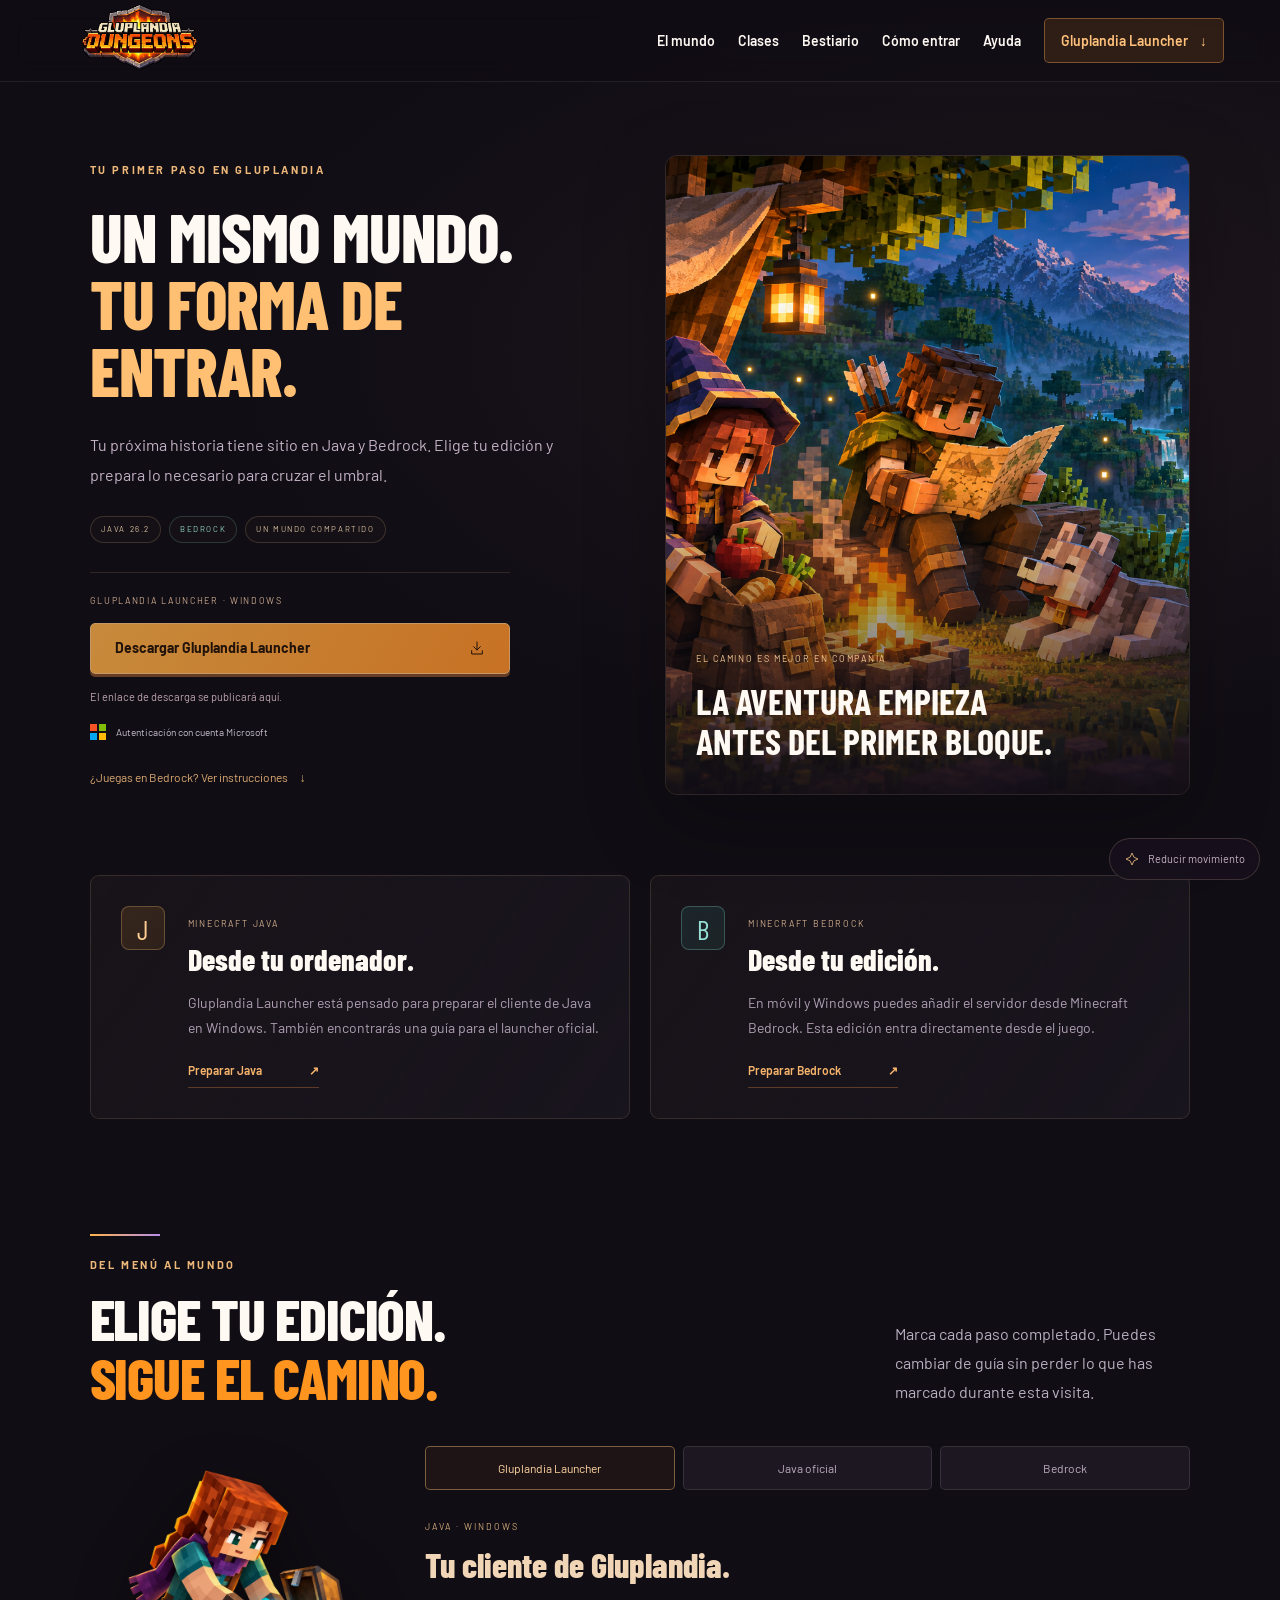
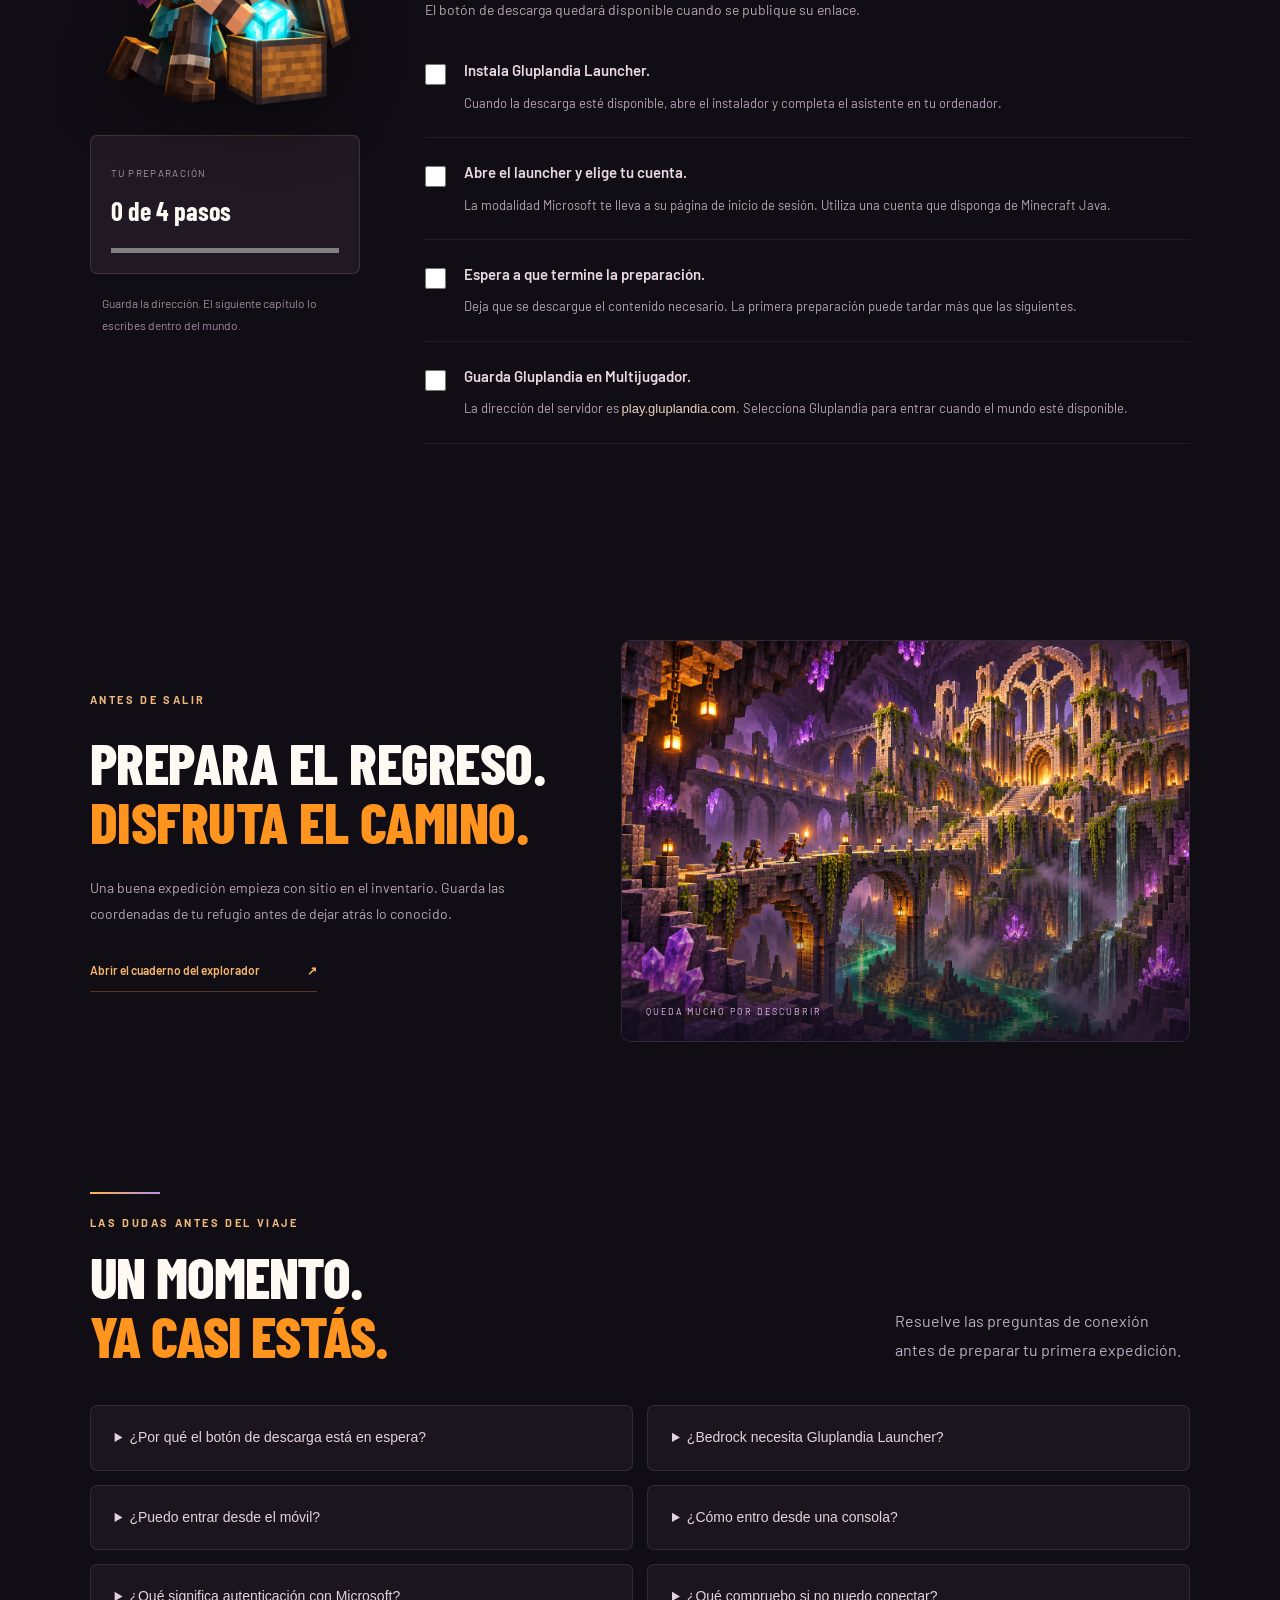
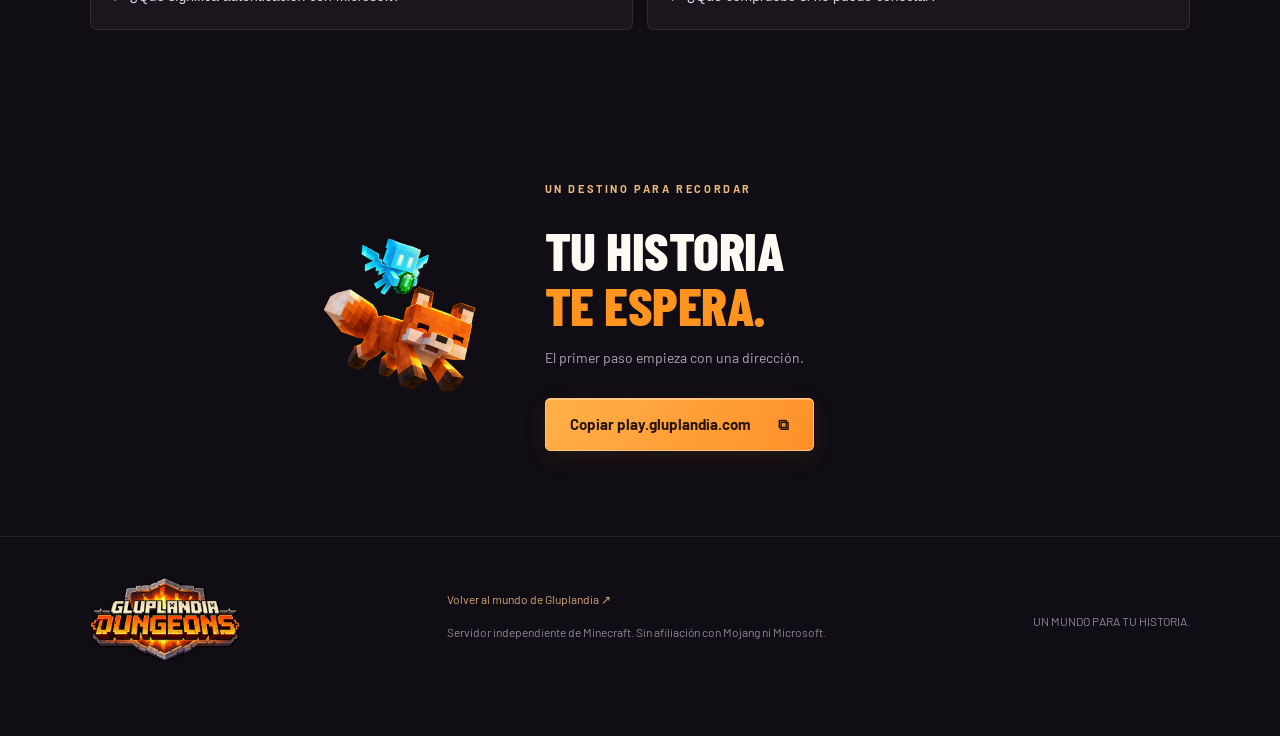
==== commit 25d718d7: "Add files via upload" ====
--- a/descargas.html
+++ b/descargas.html
@@ -4,148 +4,154 @@
 <meta charset="utf-8">
 <meta name="viewport" content="width=device-width,initial-scale=1,viewport-fit=cover">
 <meta name="theme-color" content="#100d14">
-<title>Gluplandia Launcher · Prepara tu aventura</title>
-<meta name="description" content="Descarga Gluplandia Launcher para Windows. Autenticación con cuenta Microsoft y una guía para preparar tu aventura en Gluplandia Dungeons.">
+<title>Cómo entrar · Gluplandia Java y Bedrock</title>
+<meta name="description" content="Prepara tu aventura en Gluplandia. Gluplandia Launcher para Java y guía de conexión para Minecraft Bedrock en móvil o Windows.">
 <link rel="canonical" href="https://gluplandia.com/descargas.html">
+<meta property="og:title" content="Un mismo mundo. Tu forma de entrar. · Gluplandia">
+<meta property="og:description" content="Elige Java o Bedrock y prepara tu próxima aventura en Gluplandia.">
+<meta property="og:image" content="https://gluplandia.com/assets/gluplandia-share-v2.jpg">
 <meta property="og:type" content="website">
-<meta property="og:title" content="Gluplandia Launcher · Tu entrada a la aventura">
-<meta property="og:description" content="Prepara Minecraft Java 26.2 con el launcher de Gluplandia. Descarga para Windows y guía de instalación.">
-<meta property="og:image" content="https://gluplandia.com/assets/gluplandia-share-v2.jpg">
-<meta property="og:url" content="https://gluplandia.com/descargas.html">
 <link rel="icon" href="favicon.ico">
-<link rel="stylesheet" href="style.css?v=hero-v2">
-<link rel="stylesheet" href="visual-polish.css?v=orange-4">
-<link rel="stylesheet" href="expansion.css?v=rpg-1">
+<link rel="stylesheet" href="style.css?v=png-r2">
+<link rel="stylesheet" href="visual-polish.css?v=png-r2">
+<link rel="stylesheet" href="expansion.css?v=png-r2">
+<link rel="stylesheet" href="renewal.css?v=png-r2">
 </head>
 <body class="gl-download-page">
 <a class="skip-link" href="#contenido">Ir al contenido</a><div id="reading-progress" aria-hidden="true"></div>
-<header><a class="brand" href="index.html"><img src="assets/logo-optimized.webp" alt="Gluplandia Dungeons" width="1672" height="941" decoding="async"></a><nav id="download-nav" aria-label="Navegación principal"><a href="index.html#mundo">El mundo</a><a href="index.html#clases">Clases</a><a href="index.html#bestiario">Bestiario</a><a href="#instalacion">Instalación</a><a href="#ayuda">Ayuda</a><a class="nav-join" href="#descargar">Descargar launcher <span aria-hidden="true"><svg class="gl-inline-icon" viewbox="0 0 24 24" aria-hidden="true"><path d="M12 4v16m-6-6 6 6 6-6"></path></svg></span></a></nav><button type="button" id="menu" aria-label="Abrir menú" aria-expanded="false" aria-controls="download-nav">☰</button></header>
+<header><a class="brand" href="index.html"><img src="assets/logo-mark.png?v=png-r2" alt="Gluplandia Dungeons" width="1672" height="941" decoding="async"></a><nav id="download-nav" aria-label="Navegación principal"><a href="index.html#mundo">El mundo</a><a href="index.html#clases">Clases</a><a href="index.html#bestiario">Bestiario</a><a href="#instalacion">Cómo entrar</a><a href="#ayuda">Ayuda</a><a class="nav-join" href="#descargar">Gluplandia Launcher <span aria-hidden="true">↓</span></a></nav><button type="button" id="menu" aria-label="Abrir menú" aria-expanded="false" aria-controls="download-nav">☰</button></header>
 <main id="contenido">
-<section class="gl-download-hero" id="descargar"><div>
-<p class="eyebrow orange">EL PORTAL EMPIEZA AQUÍ</p>
-<h1>Gluplandia<br><em>Launcher.</em>
+<section class="gl-arrival-hero" id="descargar">
+<div class="gl-arrival-copy">
+<p class="eyebrow orange">TU PRIMER PASO EN GLUPLANDIA</p>
+<h1>Un mismo mundo.<br><em>Tu forma de entrar.</em>
 </h1>
-<p class="gl-download-lead">Tu aventura tiene un punto de partida. Prepara el cliente de Gluplandia desde una aplicación creada para nuestro mundo y deja tu equipo listo para explorar.</p>
-<div class="gl-ms-badge">
+<p class="gl-arrival-lead">Tu próxima historia tiene sitio en Java y Bedrock. Elige tu edición y prepara lo necesario para cruzar el umbral.</p>
+<div class="gl-edition-pills">
+<span>JAVA 26.2</span><span>BEDROCK</span><span>UN MUNDO COMPARTIDO</span>
+</div>
+<div class="gl-launcher-download-box">
+<p>GLUPLANDIA LAUNCHER · WINDOWS</p>
+<button class="button primary gl-download-button" id="launcher-download" type="button" disabled aria-describedby="launcher-availability"><span>Descargar Gluplandia Launcher</span><svg class="gl-inline-icon" viewbox="0 0 24 24" aria-hidden="true"><path d="M12 3v12m-5-5 5 5 5-5M4 16v5h16v-5"></path></svg></button><small id="launcher-availability" role="status">El enlace de descarga se publicará aquí.</small><div class="gl-ms-badge">
 <span class="gl-ms-mark" aria-hidden="true"><i></i><i></i><i></i><i></i></span><span>Autenticación con cuenta Microsoft</span>
 </div>
-<br><a class="button primary" id="launcher-download" href="https://github.com/danielduque125/GluplandiaLauncher/releases/download/1.3.13/Gluplandia-Setup-1.3.13.exe" data-launcher-download><svg viewbox="0 0 24 24" aria-hidden="true"><path d="M2 4.8 10 3.6v7.5H2zm9-1.4L22 2v9.1H11zM2 12.2h8v7.5L2 18.6zm9 0h11v9.1l-11-1.4z"></path></svg><span>Descargar Gluplandia Launcher</span><span aria-hidden="true"><svg class="gl-inline-icon" viewbox="0 0 24 24" aria-hidden="true"><path d="M12 4v16m-6-6 6 6 6-6"></path></svg></span></a><p class="gl-download-meta" id="launcher-meta">Windows x64 · 99,8 MiB · Versión 1.3.13</p>
-<a class="gl-download-secondary" href="#instalacion">Ver cómo instalarlo <span aria-hidden="true"><svg class="gl-inline-icon" viewbox="0 0 24 24" aria-hidden="true"><path d="M5 19 19 5M5 5h14v14"></path></svg></span></a><p class="gl-download-note">El instalador se descarga desde el repositorio de Gluplandia. El servidor continúa en preparación para su apertura.</p>
 </div>
-<figure class="gl-launcher-shot"><span class="gl-release-badge">JAVA 26.2 · WINDOWS</span><img id="launcher-screenshot" src="assets/launcher-preview.webp" alt="Vista de la interfaz de Gluplandia Launcher con el acceso a la aventura y el equipo" width="1440" height="900" fetchpriority="high" decoding="async"><figcaption>Vista de la interfaz. Los datos de la captura son de ejemplo.</figcaption><div class="gl-gallery-actions"><button type="button" class="gl-enlarge" data-enlarge="#launcher-screenshot">Ampliar interfaz <span aria-hidden="true">⤢</span></button></div></figure></section>
-<section class="gl-download-section gl-reveal" aria-label="Funciones del launcher"><div class="gl-feature-row">
-<article class="gl-launcher-feature"><span aria-hidden="true">⌘</span><h3>Un cliente preparado.</h3>
-<p>El launcher reúne la preparación del juego y del paquete de Gluplandia antes de entrar.</p></article><article class="gl-launcher-feature"><span aria-hidden="true">↻</span><h3>Tu equipo al día.</h3>
-<p>Consulta las actualizaciones desde la aplicación y revisa el progreso de sus descargas.</p></article><article class="gl-launcher-feature"><span aria-hidden="true">◇</span><h3>Tu identidad.</h3>
-<p>La opción de cuenta Microsoft completa la autenticación en la página de Microsoft.</p></article><article class="gl-launcher-feature"><span aria-hidden="true">⌖</span><h3>Un mismo destino.</h3>
-<p>La dirección de Gluplandia está integrada para tener el mundo siempre a mano.</p></article>
-</div></section>
-<section class="gl-download-section gl-reveal" id="instalacion"><div class="section-heading">
+<a class="gl-download-secondary" href="#bedrock">¿Juegas en Bedrock? Ver instrucciones <span aria-hidden="true">↓</span></a>
+</div>
+<figure class="gl-arrival-art"><img src="assets/expedition-camp.png?v=png-r2" alt="Aventureros de Gluplandia junto a una hoguera preparan su próximo viaje" width="1536" height="1024" fetchpriority="high" decoding="async"><figcaption><span>EL CAMINO ES MEJOR EN COMPAÑÍA</span><strong>La aventura empieza<br>antes del primer bloque.</strong></figcaption></figure>
+</section>
+<section class="gl-download-section gl-reveal gl-entry-comparison" aria-label="Elige tu edición">
+<article><span class="gl-edition-icon" aria-hidden="true">J</span><div>
+<small>MINECRAFT JAVA</small><h2>Desde tu ordenador.</h2>
+<p>Gluplandia Launcher está pensado para preparar el cliente de Java en Windows. También encontrarás una guía para el launcher oficial.</p>
+<a class="text-link" href="#java">Preparar Java <span aria-hidden="true">↗</span></a>
+</div></article>
+<article><span class="gl-edition-icon gl-bedrock-icon" aria-hidden="true">B</span><div>
+<small>MINECRAFT BEDROCK</small><h2>Desde tu edición.</h2>
+<p>En móvil y Windows puedes añadir el servidor desde Minecraft Bedrock. Esta edición entra directamente desde el juego.</p>
+<a class="text-link" href="#bedrock">Preparar Bedrock <span aria-hidden="true">↗</span></a>
+</div></article>
+</section>
+<section class="gl-download-section gl-reveal" id="instalacion">
+<div class="section-heading">
 <div>
-<p class="eyebrow orange">DEL ESCRITORIO A LA AVENTURA</p>
-<h2>Prepara el cliente.<br><em>Encuentra tu camino.</em>
+<p class="eyebrow orange">DEL MENÚ AL MUNDO</p>
+<h2>Elige tu edición.<br><em>Sigue el camino.</em>
 </h2>
 </div>
-<p>Elige tu forma de acceso y marca los pasos que completes. Esta guía te acompaña durante la preparación.</p>
+<p>Marca cada paso completado. Puedes cambiar de guía sin perder lo que has marcado durante esta visita.</p>
 </div>
 <div class="gl-install-shell">
-<aside class="gl-install-aside"><img src="assets/download-packer.png" alt="Un aventurero de Minecraft prepara sus provisiones" width="1024" height="1024" loading="lazy" decoding="async"><div class="gl-step-progress">
-<small>TU PREPARACIÓN</small><strong id="step-count">0 de 4 pasos</strong><progress id="setup-progress" max="4" value="0" aria-label="Pasos de instalación completados"></progress>
-</div></aside><div>
-<div class="gl-setup-tabs" role="tablist" aria-label="Guía de instalación">
-<button type="button" id="tab-gluplandia" data-guide="gluplandia" role="tab" aria-selected="true" aria-controls="guide-gluplandia">Gluplandia Launcher</button><button type="button" id="tab-official" data-guide="official" role="tab" aria-selected="false" aria-controls="guide-official" tabindex="-1">Minecraft oficial</button><button type="button" id="tab-bedrock" data-guide="bedrock" role="tab" aria-selected="false" aria-controls="guide-bedrock" tabindex="-1">Bedrock</button>
+<aside class="gl-install-aside"><img src="assets/download-packer.png?v=png-r2" alt="Un aventurero prepara sus provisiones" width="1024" height="1024" loading="lazy" decoding="async"><div class="gl-step-progress">
+<small>TU PREPARACIÓN</small><strong id="step-count">0 de 4 pasos</strong><progress id="setup-progress" max="4" value="0" aria-label="Pasos de preparación completados"></progress>
 </div>
-<div class="gl-guide-panel" id="guide-gluplandia" role="tabpanel" aria-labelledby="tab-gluplandia">
-<h3>Tu entrada a Gluplandia.</h3>
-<p>La descarga disponible es para Windows de 64 bits. Empieza por el instalador publicado en nuestro repositorio.</p>
-<label class="gl-install-step"><input type="checkbox"><span><strong>Descarga e instala el launcher.</strong><p>Usa el botón de esta página y abre el instalador de Gluplandia. Elige la carpeta de instalación y termina el asistente.</p></span></label>
-<label class="gl-install-step"><input type="checkbox"><span><strong>Abre la aplicación y elige tu cuenta.</strong><p>Si usas la opción Microsoft, el inicio de sesión se completa en su página. La cuenta debe disponer de Minecraft Java para esa modalidad.</p></span></label>
-<label class="gl-install-step"><input type="checkbox"><span><strong>Deja que el cliente se prepare.</strong><p>Revisa el progreso de las descargas y espera a que termine la preparación del juego. La primera vez puede tardar más.</p></span></label>
-<label class="gl-install-step"><input type="checkbox"><span><strong>Guarda el destino de tu aventura.</strong><p>Cuando se anuncie la apertura, entra con el cliente preparado y usa <strong>play.gluplandia.com</strong> como dirección del servidor.</p></span></label><p class="gl-guide-note">El launcher ya dispone de una descarga. La disponibilidad del servidor se anunciará por separado.</p>
+<p class="gl-aside-note">Guarda la dirección. El siguiente capítulo lo escribes dentro del mundo.</p></aside><div>
+<span id="java" aria-hidden="true"></span><span id="bedrock" aria-hidden="true"></span><div class="gl-setup-tabs" role="tablist" aria-label="Guía de conexión">
+<button id="tab-gluplandia" data-guide="gluplandia" type="button" role="tab" aria-selected="true" aria-controls="guide-gluplandia">Gluplandia Launcher</button><button id="tab-official" data-guide="official" type="button" role="tab" aria-selected="false" aria-controls="guide-official" tabindex="-1">Java oficial</button><button id="tab-bedrock" data-guide="bedrock" type="button" role="tab" aria-selected="false" aria-controls="guide-bedrock" tabindex="-1">Bedrock</button>
 </div>
-<div class="gl-guide-panel" id="guide-official" role="tabpanel" aria-labelledby="tab-official" hidden>
-<h3>Desde Minecraft Launcher.</h3>
-<p>También puedes preparar Minecraft Java desde el launcher oficial. El cliente de Gluplandia concentra en una aplicación la preparación de nuestra experiencia.</p>
-<label class="gl-install-step"><input type="checkbox"><span><strong>Instala el launcher oficial.</strong><p>Descárgalo desde <a href="https://www.minecraft.net/download" target="_blank" rel="noopener noreferrer">Minecraft.net</a> y entra con una cuenta que disponga de Minecraft Java.</p></span></label>
-<label class="gl-install-step"><input type="checkbox"><span><strong>Prepara Minecraft Java 26.2.</strong><p>Selecciona la versión del servidor. Antes de añadir contenido a una instalación que ya usas, conserva una copia de tus archivos.</p></span></label>
-<label class="gl-install-step"><input type="checkbox"><span><strong>Revisa el paquete de la comunidad.</strong><p>Sigue las instrucciones del paquete publicado para tu perfil. La experiencia visual depende de los recursos correspondientes a tu edición.</p></span></label>
-<label class="gl-install-step"><input type="checkbox"><span><strong>Añade la dirección del servidor.</strong><p>Abre Multijugador y guarda <strong>play.gluplandia.com</strong>. La conexión estará disponible cuando se anuncie la apertura.</p></span></label><p class="gl-guide-note">Si prefieres una preparación guiada de nuestro cliente para Windows, utiliza Gluplandia Launcher.</p>
+<div id="guide-gluplandia" class="gl-guide-panel" role="tabpanel" aria-labelledby="tab-gluplandia">
+<span class="gl-guide-kicker">JAVA · WINDOWS</span><h3>Tu cliente de Gluplandia.</h3>
+<p>El botón de descarga quedará disponible cuando se publique su enlace.</p>
+<label class="gl-install-step"><input type="checkbox"><span><strong>Instala Gluplandia Launcher.</strong><span class="gl-step-text">Cuando la descarga esté disponible, abre el instalador y completa el asistente en tu ordenador.</span></span></label>
+<label class="gl-install-step"><input type="checkbox"><span><strong>Abre el launcher y elige tu cuenta.</strong><span class="gl-step-text">La modalidad Microsoft te lleva a su página de inicio de sesión. Utiliza una cuenta que disponga de Minecraft Java.</span></span></label>
+<label class="gl-install-step"><input type="checkbox"><span><strong>Espera a que termine la preparación.</strong><span class="gl-step-text">Deja que se descargue el contenido necesario. La primera preparación puede tardar más que las siguientes.</span></span></label>
+<label class="gl-install-step"><input type="checkbox"><span><strong>Guarda Gluplandia en Multijugador.</strong><span class="gl-step-text">La dirección del servidor es <b>play.gluplandia.com</b>. Selecciona Gluplandia para entrar cuando el mundo esté disponible.</span></span></label>
 </div>
-<div class="gl-guide-panel" id="guide-bedrock" role="tabpanel" aria-labelledby="tab-bedrock" hidden>
-<h3>Tu plataforma también cuenta.</h3>
-<p>El instalador de Gluplandia Launcher es para Minecraft Java en Windows. La información de acceso desde Bedrock se confirmará antes de la apertura.</p>
-<p>Publicaremos el puerto y los detalles de compatibilidad cuando estén preparados para la comunidad.</p>
-<p class="gl-guide-note">Puedes explorar la web y guardar la dirección mientras se confirma el acceso de tu edición.</p>
+<div id="guide-official" class="gl-guide-panel" role="tabpanel" aria-labelledby="tab-official" hidden>
+<span class="gl-guide-kicker">MINECRAFT JAVA</span><h3>Desde el launcher oficial.</h3>
+<p>Esta opción utiliza tu instalación habitual de Minecraft Java.</p>
+<label class="gl-install-step"><input type="checkbox"><span><strong>Inicia sesión en Minecraft Launcher.</strong><span class="gl-step-text">Usa tu cuenta Microsoft con Minecraft Java y abre la pestaña de Java Edition.</span></span></label>
+<label class="gl-install-step"><input type="checkbox"><span><strong>Selecciona la versión 26.2.</strong><span class="gl-step-text">Crea una instalación con la versión del servidor. Conserva tus mundos y archivos si modificas un perfil existente.</span></span></label>
+<label class="gl-install-step"><input type="checkbox"><span><strong>Añade el servidor.</strong><span class="gl-step-text">Abre Multijugador, elige Añadir servidor y escribe Gluplandia como nombre. Introduce <b>play.gluplandia.com</b> en la dirección.</span></span></label>
+<label class="gl-install-step"><input type="checkbox"><span><strong>Prepara los recursos de la experiencia.</strong><span class="gl-step-text">Sigue las indicaciones que muestre el servidor sobre su paquete de recursos antes de comenzar a explorar.</span></span></label>
 </div>
+<div id="guide-bedrock" class="gl-guide-panel" role="tabpanel" aria-labelledby="tab-bedrock" hidden>
+<span class="gl-guide-kicker">MINECRAFT BEDROCK</span><h3>Tu edición. El mismo mundo.</h3>
+<p>Gluplandia también está conectado para Bedrock. En móvil o Windows, entra desde Minecraft Bedrock.</p>
+<div class="gl-device-options" role="group" aria-label="Tu plataforma Bedrock">
+<button type="button" data-device="mobile" aria-pressed="true">Móvil o tablet</button><button type="button" data-device="windows" aria-pressed="false">Windows</button><button type="button" data-device="console" aria-pressed="false">Consola</button>
+</div>
+<p id="device-guidance" class="gl-device-guidance" role="status">En Android o iOS, abre Minecraft y comprueba que tu cuenta permite jugar en multijugador.</p>
+<div class="gl-bedrock-address">
+<div>
+<small>NOMBRE</small><strong>Gluplandia</strong>
+</div>
+<div>
+<small>DIRECCIÓN</small><strong>play.gluplandia.com</strong>
+</div>
+<div>
+<small>PUERTO BEDROCK</small><strong data-bedrock-port>Pendiente de confirmar</strong>
+</div>
+<button class="gl-enlarge" type="button" data-copy-host>Copiar dirección <span aria-hidden="true">⧉</span></button><p class="gl-port-context">El puerto exacto aparecerá aquí cuando lo confirme el equipo de Gluplandia.</p>
+</div>
+<label class="gl-install-step"><input type="checkbox"><span><strong>Abre Minecraft Bedrock.</strong><span class="gl-step-text">Inicia sesión con tu cuenta Microsoft. Comprueba que el juego está actualizado a una versión compatible con el servidor.</span></span></label>
+<label class="gl-install-step"><input type="checkbox"><span><strong>Entra en Jugar y abre Servidores.</strong><span class="gl-step-text">En móvil o Windows, busca Añadir servidor. El nombre del botón puede variar según la versión del juego.</span></span></label>
+<label class="gl-install-step"><input type="checkbox"><span><strong>Introduce los datos de Gluplandia.</strong><span class="gl-step-text">Pon <b>Gluplandia</b> como nombre y <b>play.gluplandia.com</b> como dirección. Completa el campo Puerto con el valor confirmado para Bedrock.</span></span></label>
+<label class="gl-install-step"><input type="checkbox"><span><strong>Guarda el servidor y entra.</strong><span class="gl-step-text">Selecciona Gluplandia en tu lista. Si no conecta, comprueba la dirección y el puerto antes de volver a intentarlo.</span></span></label>
+<p class="gl-guide-note">Las consolas no ofrecen el mismo menú para añadir servidores externos. Consulta al equipo la forma de acceso disponible para tu consola. La presentación visual puede variar entre Java y Bedrock.</p>
+</div>
+<p id="copy-status" class="gl-copy-status" role="status"></p>
+<noscript><p>Para mostrar las pestañas de esta guía, activa JavaScript. En Bedrock para móvil o Windows, abre Jugar, entra en Servidores y añade Gluplandia con la dirección play.gluplandia.com y el puerto confirmado por el equipo.</p></noscript>
 </div>
 </div></section>
-<section class="gl-download-section gl-reveal" id="versiones"><div class="gl-release-panel">
-<div>
-<p class="eyebrow orange">UNA DESCARGA CON ORIGEN CLARO</p>
-<h3>Desde Gluplandia,<br><em>hasta tu equipo.</em>
-</h3>
-<p>El botón enlaza al instalador publicado en el repositorio del launcher. Puedes consultar las versiones y comprobar la huella del archivo descargado.</p>
-<a class="text-link" id="launcher-releases" href="https://github.com/danielduque125/GluplandiaLauncher/releases" target="_blank" rel="noopener noreferrer">Consultar versiones <span aria-hidden="true"><svg class="gl-inline-icon" viewbox="0 0 24 24" aria-hidden="true"><path d="M5 19 19 5M5 5h14v14"></path></svg></span></a><br><button type="button" id="check-version" class="gl-enlarge">Comprobar última versión <span aria-hidden="true">↻</span></button><p id="release-status" role="status" class="gl-small-note">Versión enlazada verificada en el repositorio.</p>
+<section class="gl-download-section gl-reveal gl-travel-notes"><div>
+<p class="eyebrow orange">ANTES DE SALIR</p>
+<h2>Prepara el regreso.<br><em>Disfruta el camino.</em>
+</h2>
+<p>Una buena expedición empieza con sitio en el inventario. Guarda las coordenadas de tu refugio antes de dejar atrás lo conocido.</p>
+<a class="text-link" href="index.html#cuaderno">Abrir el cuaderno del explorador <span aria-hidden="true">↗</span></a>
 </div>
-<div>
-<dl class="gl-release-facts">
-<div>
-<dt>Aplicación</dt>
-<dd>Gluplandia Launcher</dd>
-</div>
-<div>
-<dt>Versión enlazada</dt>
-<dd id="release-version">1.3.13</dd>
-</div>
-<div>
-<dt>Plataforma</dt>
-<dd>Windows x64</dd>
-</div>
-<div>
-<dt>Tamaño</dt>
-<dd id="release-size">99,8 MiB</dd>
-</div>
-<div>
-<dt>Juego</dt>
-<dd>Minecraft Java 26.2</dd>
-</div>
-</dl>
-<div class="gl-checksum">
-<small>HUELLA SHA-256 DEL INSTALADOR</small><code id="launcher-sha">07abccdbad32e01e98bda9ff988fd0749fdde6e60915f2c1ad4d849799c8cd9d</code><button type="button" id="copy-checksum">Copiar huella</button><p id="checksum-status" class="gl-checksum-status" role="status"></p>
-</div>
-</div>
-</div>
-<div class="gl-account-note">
-<span class="gl-ms-mark" aria-hidden="true"><i></i><i></i><i></i><i></i></span><div>
-<strong>Tu cuenta se autentica con Microsoft.</strong><p>La opción Microsoft abre su página de inicio de sesión. Completa allí la autenticación y vuelve al launcher cuando termine el proceso.</p>
-</div>
-</div></section>
+<figure><img src="assets/cavern-citadel.png?v=png-r2" alt="Exploradores cruzan un puente hacia una ciudadela subterránea" width="1536" height="1024" loading="lazy" decoding="async"><figcaption>QUEDA MUCHO POR DESCUBRIR</figcaption></figure></section>
 <section class="gl-download-section gl-reveal" id="ayuda"><div class="section-heading">
 <div>
-<p class="eyebrow orange">ANTES DE CRUZAR EL PORTAL</p>
-<h2>Una última<br><em>comprobación.</em>
+<p class="eyebrow orange">LAS DUDAS ANTES DEL VIAJE</p>
+<h2>Un momento.<br><em>Ya casi estás.</em>
 </h2>
 </div>
-<p>Algunas respuestas para que la preparación no interrumpa la aventura.</p>
+<p>Resuelve las preguntas de conexión antes de preparar tu primera expedición.</p>
 </div>
 <div class="gl-download-faq">
-<details><summary>¿Desde dónde se descarga el instalador?</summary><p>La descarga procede de <a href="https://github.com/danielduque125/GluplandiaLauncher/releases" target="_blank" rel="noopener noreferrer">las versiones publicadas por Gluplandia en GitHub</a>. Puedes revisar la versión enlazada y su huella en el apartado anterior.</p></details><details><summary>¿Qué significa autenticación con Microsoft?</summary><p>El launcher incluye una modalidad de acceso que utiliza tu cuenta Microsoft para obtener el perfil de Minecraft Java. El inicio de sesión se realiza en la página de Microsoft.</p></details><details><summary>¿El launcher está disponible para macOS o Linux?</summary><p>La versión publicada que enlazamos es para Windows x64. Puedes usar el launcher oficial de Minecraft para preparar tu cliente en otras plataformas y consultar las instrucciones de la comunidad.</p></details><details><summary>¿Puedo usar este instalador para Bedrock?</summary><p>Este launcher prepara Minecraft Java. Los detalles de acceso a Gluplandia desde Bedrock se anunciarán por separado.</p></details><details><summary>¿Qué hago si la preparación se interrumpe?</summary><p>Comprueba tu conexión y el espacio disponible. Revisa el mensaje que muestra la aplicación antes de reintentar. Si el problema continúa, conserva una captura del error para pedir ayuda.</p></details><details><summary>¿Qué hago si Windows muestra una advertencia?</summary><p>Comprueba que el archivo procede del repositorio enlazado y revisa los datos del aviso. Puedes comparar su huella SHA-256 con la publicada antes de decidir cómo continuar.</p></details>
+<details><summary>¿Por qué el botón de descarga está en espera?</summary><p>El enlace oficial de Gluplandia Launcher todavía no se ha publicado en esta página. El mismo botón se activará cuando esté disponible.</p></details>
+<details><summary>¿Bedrock necesita Gluplandia Launcher?</summary><p>El launcher prepara Minecraft Java. Bedrock entra desde el propio juego con la dirección del servidor y su puerto correspondiente.</p></details>
+<details><summary>¿Puedo entrar desde el móvil?</summary><p>Sí. Usa Minecraft Bedrock en Android o iOS. Sigue la guía Bedrock de esta página para añadir Gluplandia a tu lista de servidores.</p></details>
+<details><summary>¿Cómo entro desde una consola?</summary><p>El menú de consola no funciona igual que el de móvil o Windows para servidores externos. Pide al equipo de Gluplandia las indicaciones correspondientes a tu plataforma.</p></details>
+<details><summary>¿Qué significa autenticación con Microsoft?</summary><p>La modalidad Microsoft del launcher completa el inicio de sesión en la página de Microsoft y utiliza tu perfil de Minecraft Java.</p></details>
+<details><summary>¿Qué compruebo si no puedo conectar?</summary><p>Revisa la edición del juego y la dirección introducida. En Bedrock, verifica también el puerto. Comprueba si el servidor está disponible y conserva el mensaje de error si necesitas ayuda.</p></details>
 </div></section>
-<section class="gl-download-section gl-download-final gl-reveal"><img src="assets/download-fox-friends.png" alt="Un zorro y un allay acompañan el comienzo de tu aventura" width="1312" height="1199" loading="lazy" decoding="async"><div>
-<p class="eyebrow orange">GUARDA TU PRÓXIMO DESTINO</p>
+<section class="gl-download-section gl-download-final gl-reveal"><img src="assets/download-fox-friends.png?v=png-r2" alt="Un zorro y un allay acompañan el viaje" width="1312" height="1199" loading="lazy" decoding="async"><div>
+<p class="eyebrow orange">UN DESTINO PARA RECORDAR</p>
 <h2>Tu historia<br><em>te espera.</em>
 </h2>
-<p>Prepara el cliente mientras Gluplandia toma forma.</p>
-<button type="button" class="button primary" id="copy-server">Copiar dirección <span aria-hidden="true"><svg class="gl-inline-icon" viewbox="0 0 24 24" aria-hidden="true"><path d="M9 9h11v11H9zM5 15H3V3h12v2"></path></svg></span></button><p id="copy-feedback" role="status">play.gluplandia.com</p>
+<p>El primer paso empieza con una dirección.</p>
+<button type="button" class="button primary" data-copy-host>Copiar play.gluplandia.com <span aria-hidden="true">⧉</span></button>
 </div></section>
-</main><footer class="gl-download-footer"><a href="index.html"><img src="assets/logo-optimized.webp" alt="Volver a Gluplandia Dungeons" width="1672" height="941" loading="lazy"></a><div>
+</main>
+<footer class="gl-download-footer"><a href="index.html"><img src="assets/logo-mark.png?v=png-r2" alt="Volver a Gluplandia Dungeons" width="1672" height="941" loading="lazy"></a><div>
 <a href="index.html">Volver al mundo de Gluplandia ↗</a><p>Servidor independiente de Minecraft. Sin afiliación con Mojang ni Microsoft.</p>
 </div>
 <span>UN MUNDO PARA TU HISTORIA.</span></footer>
-<button type="button" id="motion-toggle" class="gl-motion-control" aria-pressed="false" aria-label="Reducir animaciones decorativas"><svg viewbox="0 0 24 24" aria-hidden="true"><path d="m12 3 2.8 6.2L21 12l-6.2 2.8L12 21l-2.8-6.2L3 12l6.2-2.8Z"></path></svg><span>Reducir movimiento</span></button><dialog id="gallery-dialog" class="gl-image-dialog" aria-label="Imagen ampliada"><div class="gl-dialog-top">
-<p id="dialog-caption"></p>
-<button type="button" id="close-gallery" aria-label="Cerrar imagen ampliada">×</button>
-</div>
-<img id="dialog-image" alt=""></dialog><script src="downloads-config.js?v=rpg-1"></script><script src="downloads.js?v=rpg-1" defer></script><script src="expansion.js?v=rpg-1" defer></script>
+<button type="button" id="motion-toggle" class="gl-motion-control" aria-pressed="false" aria-label="Reducir animaciones decorativas"><svg viewbox="0 0 24 24" aria-hidden="true"><path d="m12 3 2.8 6.2L21 12l-6.2 2.8L12 21l-2.8-6.2L3 12l6.2-2.8Z"></path></svg><span>Reducir movimiento</span></button>
+<script src="downloads-config.js?v=png-r2"></script><script src="downloads.js?v=png-r2" defer></script><script src="expansion.js?v=png-r2" defer></script>
 </body>
 </html>
+
--- a/style.css
+++ b/style.css
@@ -1,5 +1,5 @@
 @import url('https://fonts.googleapis.com/css2?family=Barlow+Condensed:wght@600;700;800;900&family=Barlow:wght@400;500;600;700&display=swap');
-:root{--bg:#110f17;--surface:#1a1720;--orange:#ff941f;--muted:#b8b0c1;--border:#ffffff15}*{box-sizing:border-box}html{scroll-behavior:smooth;scroll-padding-top:90px}body{margin:0;background:var(--bg);color:#fff9f3;font-family:Barlow,Arial,sans-serif;font-size:17px;line-height:1.65}button,a,input{-webkit-tap-highlight-color:transparent}a{color:inherit;text-decoration:none}button{font:inherit;color:inherit;cursor:pointer}header{height:91px;position:absolute;z-index:10;top:0;width:100%;display:flex;justify-content:space-between;align-items:center;padding:10px 5.5%;border-bottom:1px solid var(--border);background:#110b1a50;backdrop-filter:blur(12px)}.brand img{width:165px;height:76px;object-fit:contain}nav{display:flex;gap:36px;align-items:center;font-size:15px;font-weight:600}nav a{transition:color .2s}nav a:hover{color:var(--orange)}.nav-join{padding:11px 21px;border:1px solid #ff941f80;border-radius:4px;color:#ffb251}.nav-join span{margin-left:22px}#menu{display:none;background:none;border:0;font-size:27px}.hero{min-height:840px;min-height: min(920px,100svh);position:relative;display:flex;align-items:center;padding:145px 7% 110px;overflow:hidden}.hero-bg{position:absolute;inset:0;background:linear-gradient(90deg,#100b18ed 0%,#150d1bab 37%,#120e1740 75%),linear-gradient(0deg,#110f17 0%,transparent 35%),url('assets/hero-optimized.webp?v=2') center/cover;animation:scene 18s ease-in-out infinite alternate}.hero-content{z-index:2;position:relative;max-width:780px}.eyebrow{font-size:13px;font-weight:700;letter-spacing:2.8px;margin:0 0 24px;color:#ddd0e9}.eyebrow>span{display:inline-block;width:21px;height:3px;background:var(--orange);margin-right:13px;vertical-align:middle}h1,h2,h3{font-family:'Barlow Condensed',Impact,'Arial Narrow',sans-serif;line-height:1.02;margin:0;font-weight:800}h1{font-size:clamp(48px,5.3vw,84px);letter-spacing:-1.4px;text-transform:uppercase;max-width:790px}em{font-style:normal;color:var(--orange)}.intro{max-width:505px;color:#d1c7d8;margin:27px 0 33px;font-size:18px;line-height:1.7}.hero-actions{display:flex;gap:14px}.button{display:inline-flex;align-items:center;justify-content:space-between;gap:27px;padding:15px 24px;border:1px solid #ffffff40;border-radius:3px;font-size:15px;font-weight:700;transition:transform .2s,background .2s}.button:hover{transform:translateY(-3px)}.primary{background:var(--orange);color:#251505;border-color:var(--orange);box-shadow:0 4px 0 #aa5015,0 8px 35px #fc781526}.secondary{background:#1a132170}.server-address{font-size:14px;font-weight:600;color:#ddd1e2;margin-top:25px}.server-address span{margin-left:20px;color:#a89cad;font-weight:400}.hero-bottom{position:absolute;bottom:29px;left:7%;right:7%;display:flex;justify-content:space-between;align-items:center;font-size:12px;letter-spacing:1.7px;color:#9c8eaa}.hero-bottom a{font-size:14px;letter-spacing:0;color:#cbbdd8}.world-strip{display:flex;align-items:center;justify-content:space-around;gap:25px;padding:25px 5%;border-block:1px solid var(--border);background:#18131e;font-family:'Barlow Condensed',sans-serif;font-size:19px;text-transform:uppercase}.world-strip>span{font-size:12px;letter-spacing:2px;color:#a79bae}.world-strip i{color:var(--orange);font-size:17px}.world-strip strong{font-weight:600}.section{max-width:1440px;margin:auto;padding:100px 7%}.section-heading{display:flex;justify-content:space-between;align-items:end;gap:45px;margin-bottom:36px}.orange{color:var(--orange);font-size:12px}.section-heading .eyebrow{margin-bottom:15px}h2{font-size:clamp(38px,4vw,58px);letter-spacing:-.5px;text-transform:uppercase}.section-heading>p{max-width:295px;color:var(--muted);font-size:16px;margin:0}.world-grid{display:grid;grid-template-columns:1.12fr 1fr;gap:20px}.world-card{position:relative;min-height:250px;overflow:hidden;border:1px solid #ffffff1b;border-radius:5px;isolation:isolate}.world-card.large{grid-row:span 2;min-height:530px}.world-card img{position:absolute;width:100%;height:100%;object-fit:cover;z-index:-2;transition:transform .8s}.world-card:after{content:'';position:absolute;inset:0;background:linear-gradient(0deg,#0d0d16f5,#110d1860 65%,#09091720);z-index:-1}.world-card:hover img{transform:scale(1.055)}.world-card>div{position:absolute;left:27px;right:27px;bottom:25px}.pill{font-size:11px;letter-spacing:2px;font-weight:700;color:#ffc372}.world-card h3{font-size:32px;margin-top:10px}.world-card p{font-size:15px;line-height:1.6;color:#d0c7d6;margin:13px 0 0;max-width:440px}.large h3{font-size:42px}.adventures{padding-top:35px}.adventure-grid{display:grid;grid-template-columns:repeat(4,1fr);border:1px solid var(--border);border-radius:5px;overflow:hidden}.adventure-grid article{background:linear-gradient(145deg,#201924,#17151c);padding:31px 25px;border-right:1px solid var(--border)}.adventure-grid article:last-child{border:0}.number{color:#ff962c;font-family:'Barlow Condensed';font-size:34px}.adventure-grid h3{font-size:28px;line-height:1.1;margin-top:21px}.adventure-grid p{color:var(--muted);font-size:16px;margin:18px 0 25px;line-height:1.7}.tag{font-size:10px;letter-spacing:1.1px;color:#e5a663;font-weight:600}.creatures{display:grid;grid-template-columns:1fr 1fr;align-items:center;padding-top:20px;padding-bottom:100px;gap:55px}.creature-art{position:relative;min-height:480px;display:flex;align-items:center}.creature-art img{width:100%;max-height:570px;object-fit:contain;position:relative;filter:drop-shadow(0 15px 40px #5b278755);animation:float 7s ease-in-out infinite}.rune{position:absolute;inset:10%;border:1px solid #b167f72a;border-radius:50%;box-shadow:0 0 80px #742c8c25,inset 0 0 100px #8238ca30;background:radial-gradient(ellipse,#8238ca30,transparent 70%)}.creature-copy>p:not(.eyebrow){color:var(--muted);font-size:17px;max-width:470px}.creature-copy h2{font-size:53px;margin-bottom:25px}.text-link{display:inline-block;color:#ffaf52;border-bottom:1px solid #b66e3870;padding:10px 0;font-weight:600;margin-top:10px;font-size:16px}.text-link span{margin-left:45px}.join{text-align:center;position:relative;max-width:none;border-top:1px solid var(--border);background:radial-gradient(ellipse at 50% 30%,#4b281f4a,transparent 65%),#151119;padding-bottom:90px}.join h2{font-size:64px}.join>p:not(.eyebrow){color:var(--muted)}.ip-box{margin:27px auto 37px;display:flex;justify-content:space-between;align-items:center;text-align:left;width:min(550px,100%);padding:22px 30px;background:#ff982b0d;border:1px solid #d9893980;border-radius:5px}.ip-box small{display:block;color:#c88d56;font-size:10px;letter-spacing:2px}.ip-box strong{font-size:29px;letter-spacing:.5px}.copy-icon{font-size:28px;color:var(--orange)}.connect-grid{display:grid;grid-template-columns:1fr 1fr;gap:45px;max-width:740px;margin:auto;text-align:left}.connect-grid article+article{border-left:1px solid var(--border);padding-left:35px}.connect-grid span{font-size:11px;letter-spacing:2px;color:#e9a05a}.connect-grid h3{font-size:25px;margin-top:8px}.connect-grid p{font-size:15px;color:var(--muted)}.connect-grid small{font-size:12px;color:#bca4ab}footer{padding:40px 7% 110px;display:flex;align-items:center;justify-content:space-between;gap:35px;border-top:1px solid var(--border);color:#8f859a;font-size:13px}footer img{width:150px}footer>span{text-align:right;font-size:12px}.music-player{position:fixed;bottom:19px;left:24px;z-index:20;display:flex;align-items:center;gap:15px;padding:11px 17px 11px 11px;border:1px solid #ffffff26;border-radius:7px;background:#17121eec;backdrop-filter:blur(16px);box-shadow:0 8px 25px #0006}.music-player button{border:1px solid #ffae5240;background:#f19a2020;color:#ffab48;border-radius:4px;width:36px;height:36px;font-size:14px}.track strong{display:block;font-size:13px;line-height:1.3}.track small{font-size:10px;color:#9e8ea9;display:block}.music-player input{width:65px;accent-color:var(--orange);height:4px}.music-player output{font-size:10px;color:#b5a6be;min-width:24px}.volume-label{position:absolute;width:1px;height:1px;overflow:hidden;clip-path:inset(50%)}.equalizer{display:flex;gap:3px;align-items:center;height:20px;padding:0 5px}.equalizer i{width:2px;height:8px;background:#cf9c65}.playing .equalizer i{animation:eq .75s ease-in-out infinite alternate}.equalizer i:nth-child(2){animation-delay:.3s;height:15px}.equalizer i:nth-child(3){animation-delay:.6s}.equalizer i:nth-child(4){animation-delay:.15s;height:13px}#toast{position:fixed;bottom:95px;left:50%;transform:translate(-50%,20px);opacity:0;pointer-events:none;z-index:30;background:#fff1de;color:#211509;padding:13px 22px;border-radius:5px;font-size:15px;transition:.3s}#toast.show{transform:translate(-50%,0);opacity:1}.embers{position:absolute;inset:0;pointer-events:none}.embers i{position:absolute;width:3px;height:3px;background:#ffac37;box-shadow:0 0 9px #ff7700;border-radius:50%;animation:ember 10s linear infinite;opacity:0}a:focus-visible,button:focus-visible,input:focus-visible{outline:2px solid #ffc578;outline-offset:5px}@keyframes ember{0%{transform:translate(0,0);opacity:0}20%{opacity:.75}80%{opacity:.4}100%{transform:translate(100px,-550px);opacity:0}}@keyframes float{50%{transform:translateY(-13px)}}@keyframes scene{to{transform:scale(1.035)}}@keyframes eq{to{height:3px}}@media(min-width:1600px){.hero{padding-left:max(7%,calc((100% - 1240px)/2))}}@media(max-width:1000px){nav{gap:20px}.hero{min-height:800px}h1{font-size:65px}.adventure-grid{grid-template-columns:repeat(2,1fr)}.adventure-grid article{border-bottom:1px solid var(--border)}.creatures{gap:25px}.creature-copy h2{font-size:43px}.world-strip strong:last-child,.world-strip i:last-of-type{display:none}}@media(max-width:650px){header{height:77px;padding:5px 6%}.brand img{width:130px;height:65px}#menu{display:block}nav{display:none;position:absolute;left:0;right:0;top:77px;background:#17101ff5;padding:25px 7%;flex-direction:column;align-items:stretch}nav.open{display:flex}.hero{min-height:760px;padding:150px 7% 100px}.hero-bg{background-position:60% center}h1{font-size:49px;letter-spacing:-.5px}.intro{font-size:16px}.hero-actions{flex-direction:column;align-items:stretch;max-width:330px}.button{justify-content:center}.server-address span{display:block;margin-left:0;margin-top:6px}.hero-bottom{justify-content:center}.hero-bottom>span{display:none}.world-strip{justify-content:center;gap:20px;padding:19px;font-size:16px}.world-strip>span,.world-strip strong:nth-of-type(3),.world-strip i:nth-of-type(2){display:none}.section{padding:65px 7%}.section-heading{display:block}.section-heading>p{margin-top:20px;max-width:none}h2{font-size:40px}.world-grid{grid-template-columns:1fr}.world-card.large{grid-row:auto;min-height:390px}.world-card{min-height:300px}.large h3{font-size:34px}.adventures{padding-top:0}.adventure-grid{grid-template-columns:1fr}.adventure-grid article{border-right:0;padding:25px}.adventure-grid h3{margin-top:5px}.adventure-grid p{margin-bottom:15px}.number{float:right;font-size:30px;margin-left:15px}.creatures{grid-template-columns:1fr;gap:15px;padding-top:0}.creature-art{min-height:300px;max-height:400px}.creature-art img{max-height:400px}.creature-copy h2{font-size:42px}.join h2{font-size:48px}.join>p{font-size:16px}.ip-box{padding:18px}.ip-box strong{font-size:22px}.connect-grid{grid-template-columns:1fr;gap:20px}.connect-grid article+article{border-left:0;border-top:1px solid var(--border);padding:22px 0 0}footer{flex-direction:column;gap:10px;padding-bottom:110px}footer p{margin:0}footer>span{text-align:center}.music-player{left:12px;bottom:12px;gap:10px;padding-right:12px}.music-player input{width:50px}.eyebrow{letter-spacing:1.8px;font-size:11px}#toast{width:85%;text-align:center}}@media(prefers-reduced-motion:reduce){*,*:before,*:after{animation:none!important;transition:none!important}html{scroll-behavior:auto}}
+:root{--bg:#110f17;--surface:#1a1720;--orange:#ff941f;--muted:#b8b0c1;--border:#ffffff15}*{box-sizing:border-box}html{scroll-behavior:smooth;scroll-padding-top:90px}body{margin:0;background:var(--bg);color:#fff9f3;font-family:Barlow,Arial,sans-serif;font-size:17px;line-height:1.65}button,a,input{-webkit-tap-highlight-color:transparent}a{color:inherit;text-decoration:none}button{font:inherit;color:inherit;cursor:pointer}header{height:91px;position:absolute;z-index:10;top:0;width:100%;display:flex;justify-content:space-between;align-items:center;padding:10px 5.5%;border-bottom:1px solid var(--border);background:#110b1a50;backdrop-filter:blur(12px)}.brand img{width:165px;height:76px;object-fit:contain}nav{display:flex;gap:36px;align-items:center;font-size:15px;font-weight:600}nav a{transition:color .2s}nav a:hover{color:var(--orange)}.nav-join{padding:11px 21px;border:1px solid #ff941f80;border-radius:4px;color:#ffb251}.nav-join span{margin-left:22px}#menu{display:none;background:none;border:0;font-size:27px}.hero{min-height:840px;min-height: min(920px,100svh);position:relative;display:flex;align-items:center;padding:145px 7% 110px;overflow:hidden}.hero-bg{position:absolute;inset:0;background:linear-gradient(90deg,#100b18ed 0%,#150d1bab 37%,#120e1740 75%),linear-gradient(0deg,#110f17 0%,transparent 35%),url('assets/hero-landscape.png?v=png-r2') center/cover;animation:scene 18s ease-in-out infinite alternate}.hero-content{z-index:2;position:relative;max-width:780px}.eyebrow{font-size:13px;font-weight:700;letter-spacing:2.8px;margin:0 0 24px;color:#ddd0e9}.eyebrow>span{display:inline-block;width:21px;height:3px;background:var(--orange);margin-right:13px;vertical-align:middle}h1,h2,h3{font-family:'Barlow Condensed',Impact,'Arial Narrow',sans-serif;line-height:1.02;margin:0;font-weight:800}h1{font-size:clamp(48px,5.3vw,84px);letter-spacing:-1.4px;text-transform:uppercase;max-width:790px}em{font-style:normal;color:var(--orange)}.intro{max-width:505px;color:#d1c7d8;margin:27px 0 33px;font-size:18px;line-height:1.7}.hero-actions{display:flex;gap:14px}.button{display:inline-flex;align-items:center;justify-content:space-between;gap:27px;padding:15px 24px;border:1px solid #ffffff40;border-radius:3px;font-size:15px;font-weight:700;transition:transform .2s,background .2s}.button:hover{transform:translateY(-3px)}.primary{background:var(--orange);color:#251505;border-color:var(--orange);box-shadow:0 4px 0 #aa5015,0 8px 35px #fc781526}.secondary{background:#1a132170}.server-address{font-size:14px;font-weight:600;color:#ddd1e2;margin-top:25px}.server-address span{margin-left:20px;color:#a89cad;font-weight:400}.hero-bottom{position:absolute;bottom:29px;left:7%;right:7%;display:flex;justify-content:space-between;align-items:center;font-size:12px;letter-spacing:1.7px;color:#9c8eaa}.hero-bottom a{font-size:14px;letter-spacing:0;color:#cbbdd8}.world-strip{display:flex;align-items:center;justify-content:space-around;gap:25px;padding:25px 5%;border-block:1px solid var(--border);background:#18131e;font-family:'Barlow Condensed',sans-serif;font-size:19px;text-transform:uppercase}.world-strip>span{font-size:12px;letter-spacing:2px;color:#a79bae}.world-strip i{color:var(--orange);font-size:17px}.world-strip strong{font-weight:600}.section{max-width:1440px;margin:auto;padding:100px 7%}.section-heading{display:flex;justify-content:space-between;align-items:end;gap:45px;margin-bottom:36px}.orange{color:var(--orange);font-size:12px}.section-heading .eyebrow{margin-bottom:15px}h2{font-size:clamp(38px,4vw,58px);letter-spacing:-.5px;text-transform:uppercase}.section-heading>p{max-width:295px;color:var(--muted);font-size:16px;margin:0}.world-grid{display:grid;grid-template-columns:1.12fr 1fr;gap:20px}.world-card{position:relative;min-height:250px;overflow:hidden;border:1px solid #ffffff1b;border-radius:5px;isolation:isolate}.world-card.large{grid-row:span 2;min-height:530px}.world-card img{position:absolute;width:100%;height:100%;object-fit:cover;z-index:-2;transition:transform .8s}.world-card:after{content:'';position:absolute;inset:0;background:linear-gradient(0deg,#0d0d16f5,#110d1860 65%,#09091720);z-index:-1}.world-card:hover img{transform:scale(1.055)}.world-card>div{position:absolute;left:27px;right:27px;bottom:25px}.pill{font-size:11px;letter-spacing:2px;font-weight:700;color:#ffc372}.world-card h3{font-size:32px;margin-top:10px}.world-card p{font-size:15px;line-height:1.6;color:#d0c7d6;margin:13px 0 0;max-width:440px}.large h3{font-size:42px}.adventures{padding-top:35px}.adventure-grid{display:grid;grid-template-columns:repeat(4,1fr);border:1px solid var(--border);border-radius:5px;overflow:hidden}.adventure-grid article{background:linear-gradient(145deg,#201924,#17151c);padding:31px 25px;border-right:1px solid var(--border)}.adventure-grid article:last-child{border:0}.number{color:#ff962c;font-family:'Barlow Condensed';font-size:34px}.adventure-grid h3{font-size:28px;line-height:1.1;margin-top:21px}.adventure-grid p{color:var(--muted);font-size:16px;margin:18px 0 25px;line-height:1.7}.tag{font-size:10px;letter-spacing:1.1px;color:#e5a663;font-weight:600}.creatures{display:grid;grid-template-columns:1fr 1fr;align-items:center;padding-top:20px;padding-bottom:100px;gap:55px}.creature-art{position:relative;min-height:480px;display:flex;align-items:center}.creature-art img{width:100%;max-height:570px;object-fit:contain;position:relative;filter:drop-shadow(0 15px 40px #5b278755);animation:float 7s ease-in-out infinite}.rune{position:absolute;inset:10%;border:1px solid #b167f72a;border-radius:50%;box-shadow:0 0 80px #742c8c25,inset 0 0 100px #8238ca30;background:radial-gradient(ellipse,#8238ca30,transparent 70%)}.creature-copy>p:not(.eyebrow){color:var(--muted);font-size:17px;max-width:470px}.creature-copy h2{font-size:53px;margin-bottom:25px}.text-link{display:inline-block;color:#ffaf52;border-bottom:1px solid #b66e3870;padding:10px 0;font-weight:600;margin-top:10px;font-size:16px}.text-link span{margin-left:45px}.join{text-align:center;position:relative;max-width:none;border-top:1px solid var(--border);background:radial-gradient(ellipse at 50% 30%,#4b281f4a,transparent 65%),#151119;padding-bottom:90px}.join h2{font-size:64px}.join>p:not(.eyebrow){color:var(--muted)}.ip-box{margin:27px auto 37px;display:flex;justify-content:space-between;align-items:center;text-align:left;width:min(550px,100%);padding:22px 30px;background:#ff982b0d;border:1px solid #d9893980;border-radius:5px}.ip-box small{display:block;color:#c88d56;font-size:10px;letter-spacing:2px}.ip-box strong{font-size:29px;letter-spacing:.5px}.copy-icon{font-size:28px;color:var(--orange)}.connect-grid{display:grid;grid-template-columns:1fr 1fr;gap:45px;max-width:740px;margin:auto;text-align:left}.connect-grid article+article{border-left:1px solid var(--border);padding-left:35px}.connect-grid span{font-size:11px;letter-spacing:2px;color:#e9a05a}.connect-grid h3{font-size:25px;margin-top:8px}.connect-grid p{font-size:15px;color:var(--muted)}.connect-grid small{font-size:12px;color:#bca4ab}footer{padding:40px 7% 110px;display:flex;align-items:center;justify-content:space-between;gap:35px;border-top:1px solid var(--border);color:#8f859a;font-size:13px}footer img{width:150px}footer>span{text-align:right;font-size:12px}.music-player{position:fixed;bottom:19px;left:24px;z-index:20;display:flex;align-items:center;gap:15px;padding:11px 17px 11px 11px;border:1px solid #ffffff26;border-radius:7px;background:#17121eec;backdrop-filter:blur(16px);box-shadow:0 8px 25px #0006}.music-player button{border:1px solid #ffae5240;background:#f19a2020;color:#ffab48;border-radius:4px;width:36px;height:36px;font-size:14px}.track strong{display:block;font-size:13px;line-height:1.3}.track small{font-size:10px;color:#9e8ea9;display:block}.music-player input{width:65px;accent-color:var(--orange);height:4px}.music-player output{font-size:10px;color:#b5a6be;min-width:24px}.volume-label{position:absolute;width:1px;height:1px;overflow:hidden;clip-path:inset(50%)}.equalizer{display:flex;gap:3px;align-items:center;height:20px;padding:0 5px}.equalizer i{width:2px;height:8px;background:#cf9c65}.playing .equalizer i{animation:eq .75s ease-in-out infinite alternate}.equalizer i:nth-child(2){animation-delay:.3s;height:15px}.equalizer i:nth-child(3){animation-delay:.6s}.equalizer i:nth-child(4){animation-delay:.15s;height:13px}#toast{position:fixed;bottom:95px;left:50%;transform:translate(-50%,20px);opacity:0;pointer-events:none;z-index:30;background:#fff1de;color:#211509;padding:13px 22px;border-radius:5px;font-size:15px;transition:.3s}#toast.show{transform:translate(-50%,0);opacity:1}.embers{position:absolute;inset:0;pointer-events:none}.embers i{position:absolute;width:3px;height:3px;background:#ffac37;box-shadow:0 0 9px #ff7700;border-radius:50%;animation:ember 10s linear infinite;opacity:0}a:focus-visible,button:focus-visible,input:focus-visible{outline:2px solid #ffc578;outline-offset:5px}@keyframes ember{0%{transform:translate(0,0);opacity:0}20%{opacity:.75}80%{opacity:.4}100%{transform:translate(100px,-550px);opacity:0}}@keyframes float{50%{transform:translateY(-13px)}}@keyframes scene{to{transform:scale(1.035)}}@keyframes eq{to{height:3px}}@media(min-width:1600px){.hero{padding-left:max(7%,calc((100% - 1240px)/2))}}@media(max-width:1000px){nav{gap:20px}.hero{min-height:800px}h1{font-size:65px}.adventure-grid{grid-template-columns:repeat(2,1fr)}.adventure-grid article{border-bottom:1px solid var(--border)}.creatures{gap:25px}.creature-copy h2{font-size:43px}.world-strip strong:last-child,.world-strip i:last-of-type{display:none}}@media(max-width:650px){header{height:77px;padding:5px 6%}.brand img{width:130px;height:65px}#menu{display:block}nav{display:none;position:absolute;left:0;right:0;top:77px;background:#17101ff5;padding:25px 7%;flex-direction:column;align-items:stretch}nav.open{display:flex}.hero{min-height:760px;padding:150px 7% 100px}.hero-bg{background-position:60% center}h1{font-size:49px;letter-spacing:-.5px}.intro{font-size:16px}.hero-actions{flex-direction:column;align-items:stretch;max-width:330px}.button{justify-content:center}.server-address span{display:block;margin-left:0;margin-top:6px}.hero-bottom{justify-content:center}.hero-bottom>span{display:none}.world-strip{justify-content:center;gap:20px;padding:19px;font-size:16px}.world-strip>span,.world-strip strong:nth-of-type(3),.world-strip i:nth-of-type(2){display:none}.section{padding:65px 7%}.section-heading{display:block}.section-heading>p{margin-top:20px;max-width:none}h2{font-size:40px}.world-grid{grid-template-columns:1fr}.world-card.large{grid-row:auto;min-height:390px}.world-card{min-height:300px}.large h3{font-size:34px}.adventures{padding-top:0}.adventure-grid{grid-template-columns:1fr}.adventure-grid article{border-right:0;padding:25px}.adventure-grid h3{margin-top:5px}.adventure-grid p{margin-bottom:15px}.number{float:right;font-size:30px;margin-left:15px}.creatures{grid-template-columns:1fr;gap:15px;padding-top:0}.creature-art{min-height:300px;max-height:400px}.creature-art img{max-height:400px}.creature-copy h2{font-size:42px}.join h2{font-size:48px}.join>p{font-size:16px}.ip-box{padding:18px}.ip-box strong{font-size:22px}.connect-grid{grid-template-columns:1fr;gap:20px}.connect-grid article+article{border-left:0;border-top:1px solid var(--border);padding:22px 0 0}footer{flex-direction:column;gap:10px;padding-bottom:110px}footer p{margin:0}footer>span{text-align:center}.music-player{left:12px;bottom:12px;gap:10px;padding-right:12px}.music-player input{width:50px}.eyebrow{letter-spacing:1.8px;font-size:11px}#toast{width:85%;text-align:center}}@media(prefers-reduced-motion:reduce){*,*:before,*:after{animation:none!important;transition:none!important}html{scroll-behavior:auto}}
 
 .hero-badge{position:absolute;width:clamp(220px,25vw,390px);right:6%;top:42%;transform:rotate(-5deg);filter:drop-shadow(0 12px 45px #f8741440);animation:badge 6s ease-in-out infinite}.discovery{padding-top:0;position:relative;overflow:hidden}.discovery-heading{margin-bottom:35px}.discovery-grid{display:grid;grid-template-columns:1fr 1fr;gap:35px 45px;padding-right:260px}.discovery-grid span{font-size:11px;color:#d99b57;letter-spacing:1.8px}.discovery-grid h3{font-size:29px;margin-top:10px}.discovery-grid p{color:var(--muted);font-size:16px}.golem{position:absolute;right:-45px;bottom:70px;width:340px;filter:drop-shadow(0 0 50px #ff68141a);transform:rotate(-7deg)}@keyframes badge{50%{transform:translateY(-12px) rotate(-3deg)}}@media(max-width:1150px){.hero-badge{width:220px;right:4%;top:66%}.discovery-grid{padding-right:170px}.golem{width:260px;right:-65px}}@media(max-width:650px){.hero-badge{display:none}.discovery-grid{grid-template-columns:1fr;padding-right:0;gap:15px}.golem{position:relative;right:auto;bottom:auto;width:240px;display:block;margin:20px auto 0}.discovery{padding-bottom:35px}.discovery .eyebrow{max-width:260px}}
 
--- a/visual-polish.css
+++ b/visual-polish.css
@@ -1,6 +1,6 @@
 /* Shared visual pass. Keep existing interactions and content intact. */
-:root{--polish-purple:#be91f4;--polish-line:#cab0ee26}::selection{background:#975cc780;color:#fff}header{border-bottom-color:#d4adf127;background:#100c18b8}header.is-scrolled{background:#130f1bea;box-shadow:0 8px 40px #08050e66}nav>a:not(.nav-join){position:relative}nav>a:not(.nav-join):after{content:'';position:absolute;height:2px;left:0;right:0;bottom:-7px;background:linear-gradient(90deg,#ffad50,#ba8fe9);transform:scaleX(0);transform-origin:left;transition:transform .25s}nav>a:hover:after,nav>a:focus-visible:after{transform:scaleX(1)}.section-heading .eyebrow{color:#eab777}.section-heading h2{letter-spacing:-.02em;text-wrap:balance}.section-heading>p{line-height:1.8}.world-card,.mob-card,.expedition-view,.sample-view,.memory-lab,.player-progress,.rules-panel{border-color:var(--polish-line);box-shadow:0 16px 45px #05020d20}.world-card,.mob-card{transition:box-shadow .35s,border-color .35s}.world-card:hover,.mob-card:hover{border-color:#bc90ef66;box-shadow:0 20px 50px #09031266}.sample-view,.expedition-view{overflow:hidden;border-radius:14px}.sample-view>img,.expedition-view>img{transition:filter .7s,scale .9s}.sample-view:hover>img,.expedition-view:hover>img{filter:saturate(1.08);scale:1.018}.section{position:relative}.section-heading{position:relative;padding-top:22px}.section-heading:before{content:'';position:absolute;top:0;left:0;width:70px;height:2px;background:linear-gradient(90deg,#ffb34b,#b88ee8)}.button.primary{background:linear-gradient(120deg,#ffb048,#ff9029);box-shadow:inset 0 1px 0 #ffe6b980,0 6px 23px #ff932416}.button.primary:hover{box-shadow:0 9px 30px #ff9d3430;filter:brightness(1.04)}.download-callout{position:relative;overflow:hidden;isolation:isolate;padding:44px;border-color:#dba7ff45}.download-callout:before{content:'';position:absolute;inset:0;z-index:-1;background:linear-gradient(90deg,#1c1428f5,#1b1227cc),url('assets/download-workshop.png') center 56%/cover}.download-callout:after{content:'';position:absolute;right:-30px;top:-50px;width:200px;height:200px;border-radius:50%;background:#a264d62b;filter:blur(55px);pointer-events:none}
+:root{--polish-purple:#be91f4;--polish-line:#cab0ee26}::selection{background:#975cc780;color:#fff}header{border-bottom-color:#d4adf127;background:#100c18b8}header.is-scrolled{background:#130f1bea;box-shadow:0 8px 40px #08050e66}nav>a:not(.nav-join){position:relative}nav>a:not(.nav-join):after{content:'';position:absolute;height:2px;left:0;right:0;bottom:-7px;background:linear-gradient(90deg,#ffad50,#ba8fe9);transform:scaleX(0);transform-origin:left;transition:transform .25s}nav>a:hover:after,nav>a:focus-visible:after{transform:scaleX(1)}.section-heading .eyebrow{color:#eab777}.section-heading h2{letter-spacing:-.02em;text-wrap:balance}.section-heading>p{line-height:1.8}.world-card,.mob-card,.expedition-view,.sample-view,.memory-lab,.player-progress,.rules-panel{border-color:var(--polish-line);box-shadow:0 16px 45px #05020d20}.world-card,.mob-card{transition:box-shadow .35s,border-color .35s}.world-card:hover,.mob-card:hover{border-color:#bc90ef66;box-shadow:0 20px 50px #09031266}.sample-view,.expedition-view{overflow:hidden;border-radius:14px}.sample-view>img,.expedition-view>img{transition:filter .7s,scale .9s}.sample-view:hover>img,.expedition-view:hover>img{filter:saturate(1.08);scale:1.018}.section{position:relative}.section-heading{position:relative;padding-top:22px}.section-heading:before{content:'';position:absolute;top:0;left:0;width:70px;height:2px;background:linear-gradient(90deg,#ffb34b,#b88ee8)}.button.primary{background:linear-gradient(120deg,#ffb048,#ff9029);box-shadow:inset 0 1px 0 #ffe6b980,0 6px 23px #ff932416}.button.primary:hover{box-shadow:0 9px 30px #ff9d3430;filter:brightness(1.04)}.download-callout{position:relative;overflow:hidden;isolation:isolate;padding:44px;border-color:#dba7ff45}.download-callout:before{content:'';position:absolute;inset:0;z-index:-1;background:linear-gradient(90deg,#1c1428f5,#1b1227cc),url('assets/download-workshop.png?v=png-r2') center 56%/cover}.download-callout:after{content:'';position:absolute;right:-30px;top:-50px;width:200px;height:200px;border-radius:50%;background:#a264d62b;filter:blur(55px);pointer-events:none}
 /* Downloads use a darkened room, with quiet reading surfaces beneath. */
-.downloads-page{background:#110e18}.downloads-page .download-hero{isolation:isolate;min-height:760px;padding-bottom:95px;background:#110e18}.download-hero:before{content:'';position:absolute;inset:0;z-index:-2;background:linear-gradient(90deg,#100d19f2 0%,#100d19cf 38%,#100d194d 75%),linear-gradient(0deg,#110e18,transparent 40%),url('assets/download-workshop.png') center/cover}.download-hero:after{content:'';position:absolute;inset:auto 0 0;height:150px;z-index:-1;background:linear-gradient(transparent,#110e18)}.download-intro>p{max-width:520px}.download-intro .eyebrow{color:#e8c38f}.download-intro h1{line-height:1.04;text-shadow:0 6px 30px #0006}.workshop-cast{height:530px;align-self:end;pointer-events:none}.quartermaster-art{position:absolute;left:0;bottom:-10px;width:92%;height:107%;object-fit:contain;filter:drop-shadow(0 25px 25px #0008);animation:quartermaster-idle 7s ease-in-out infinite;transform-origin:50% 90%}.courier-art{position:absolute;width:43%;height:42%;right:-8%;top:0;object-fit:contain;filter:drop-shadow(0 0 20px #5af3ee55);animation:courier-orbit 6s ease-in-out infinite}.workshop-cast .portal-halo{inset:40% 5% 0;background:#af70f038;filter:blur(65px)}.ambient-spark{position:absolute;width:5px;height:5px;border-radius:1px;background:#e5aeff;box-shadow:0 0 14px #c182ff;animation:rune-drift 5s ease-in-out infinite}.spark-one{left:20%;top:42%}.spark-two{right:3%;top:60%;animation-delay:-2s;background:#83fff2}.spark-three{right:33%;top:25%;animation-delay:-4s}.download-grid{gap:22px}.download-card{border-radius:14px;padding:32px;box-shadow:0 12px 45px #08040e30;overflow:hidden}.download-card:not(.pack-card):before{content:'';position:absolute;inset:0 auto 0 0;width:3px;background:linear-gradient(transparent,#be91f450,transparent);pointer-events:none}.download-card.featured:before{background:linear-gradient(transparent,#ffc375,transparent)}.download-card h3{letter-spacing:-.025em}.download-card .card-index{color:#c7a8db}.pack-card{background:radial-gradient(ellipse at 8% 80%,#ffbd5120,transparent 40%),linear-gradient(120deg,#241b2b,#18131f);border-color:#d2a2ef38}.setup-section{background:radial-gradient(ellipse at 4% 30%,#61327c22,transparent 48%),#15101d}.guide-aside img{height:300px;animation:quartermaster-idle 7s ease-in-out infinite}.guide-step{padding:27px 0;transition:background .25s}.guide-step:hover{background:#c992f506}.guide-step:has(input:checked){background:linear-gradient(90deg,#76bc9b09,transparent)}.guide-step:has(input:checked) input{filter:drop-shadow(0 0 5px #b5e6d229)}.help-grid details{box-shadow:0 10px 30px #0002;transition:border-color .3s}.help-grid details[open]{border-color:#c39ce76b}.extraction-note{border-radius:0 12px 12px 0;background:linear-gradient(120deg,#281b36,#1b1424)}.join-download{position:relative;isolation:isolate;padding-top:100px;padding-bottom:100px}.join-download:before{content:'';position:absolute;inset:0;z-index:-1;background:linear-gradient(#110e18e8,#110e18c9,#110e18),url('assets/download-workshop.png') center 70%/cover}.courier-interaction{width:260px;text-align:center;flex-shrink:0}.courier-interaction button{display:block;margin:auto;width:230px;height:240px;background:none;border:0;padding:0;cursor:pointer}.courier-interaction img{width:100%;height:100%;object-fit:contain;animation:courier-orbit 6s ease-in-out infinite;filter:drop-shadow(0 0 25px #72eddf36);transition:filter .3s}.courier-interaction button:hover img{filter:drop-shadow(0 0 38px #84fff075)}.courier-interaction button.greet img{animation:courier-greeting .75s ease both}.courier-caption{font-size:13px;color:#cba9e2;letter-spacing:.7px}.courier-interaction p{color:#c9bcd3;font-size:14px;min-height:70px;margin-top:12px}.downloads-page footer{border-top:1px solid #c19cdb20}.downloads-page .version-strip span{background:#100c1b8a;backdrop-filter:blur(8px)}
+.downloads-page{background:#110e18}.downloads-page .download-hero{isolation:isolate;min-height:760px;padding-bottom:95px;background:#110e18}.download-hero:before{content:'';position:absolute;inset:0;z-index:-2;background:linear-gradient(90deg,#100d19f2 0%,#100d19cf 38%,#100d194d 75%),linear-gradient(0deg,#110e18,transparent 40%),url('assets/download-workshop.png?v=png-r2') center/cover}.download-hero:after{content:'';position:absolute;inset:auto 0 0;height:150px;z-index:-1;background:linear-gradient(transparent,#110e18)}.download-intro>p{max-width:520px}.download-intro .eyebrow{color:#e8c38f}.download-intro h1{line-height:1.04;text-shadow:0 6px 30px #0006}.workshop-cast{height:530px;align-self:end;pointer-events:none}.quartermaster-art{position:absolute;left:0;bottom:-10px;width:92%;height:107%;object-fit:contain;filter:drop-shadow(0 25px 25px #0008);animation:quartermaster-idle 7s ease-in-out infinite;transform-origin:50% 90%}.courier-art{position:absolute;width:43%;height:42%;right:-8%;top:0;object-fit:contain;filter:drop-shadow(0 0 20px #5af3ee55);animation:courier-orbit 6s ease-in-out infinite}.workshop-cast .portal-halo{inset:40% 5% 0;background:#af70f038;filter:blur(65px)}.ambient-spark{position:absolute;width:5px;height:5px;border-radius:1px;background:#e5aeff;box-shadow:0 0 14px #c182ff;animation:rune-drift 5s ease-in-out infinite}.spark-one{left:20%;top:42%}.spark-two{right:3%;top:60%;animation-delay:-2s;background:#83fff2}.spark-three{right:33%;top:25%;animation-delay:-4s}.download-grid{gap:22px}.download-card{border-radius:14px;padding:32px;box-shadow:0 12px 45px #08040e30;overflow:hidden}.download-card:not(.pack-card):before{content:'';position:absolute;inset:0 auto 0 0;width:3px;background:linear-gradient(transparent,#be91f450,transparent);pointer-events:none}.download-card.featured:before{background:linear-gradient(transparent,#ffc375,transparent)}.download-card h3{letter-spacing:-.025em}.download-card .card-index{color:#c7a8db}.pack-card{background:radial-gradient(ellipse at 8% 80%,#ffbd5120,transparent 40%),linear-gradient(120deg,#241b2b,#18131f);border-color:#d2a2ef38}.setup-section{background:radial-gradient(ellipse at 4% 30%,#61327c22,transparent 48%),#15101d}.guide-aside img{height:300px;animation:quartermaster-idle 7s ease-in-out infinite}.guide-step{padding:27px 0;transition:background .25s}.guide-step:hover{background:#c992f506}.guide-step:has(input:checked){background:linear-gradient(90deg,#76bc9b09,transparent)}.guide-step:has(input:checked) input{filter:drop-shadow(0 0 5px #b5e6d229)}.help-grid details{box-shadow:0 10px 30px #0002;transition:border-color .3s}.help-grid details[open]{border-color:#c39ce76b}.extraction-note{border-radius:0 12px 12px 0;background:linear-gradient(120deg,#281b36,#1b1424)}.join-download{position:relative;isolation:isolate;padding-top:100px;padding-bottom:100px}.join-download:before{content:'';position:absolute;inset:0;z-index:-1;background:linear-gradient(#110e18e8,#110e18c9,#110e18),url('assets/download-workshop.png?v=png-r2') center 70%/cover}.courier-interaction{width:260px;text-align:center;flex-shrink:0}.courier-interaction button{display:block;margin:auto;width:230px;height:240px;background:none;border:0;padding:0;cursor:pointer}.courier-interaction img{width:100%;height:100%;object-fit:contain;animation:courier-orbit 6s ease-in-out infinite;filter:drop-shadow(0 0 25px #72eddf36);transition:filter .3s}.courier-interaction button:hover img{filter:drop-shadow(0 0 38px #84fff075)}.courier-interaction button.greet img{animation:courier-greeting .75s ease both}.courier-caption{font-size:13px;color:#cba9e2;letter-spacing:.7px}.courier-interaction p{color:#c9bcd3;font-size:14px;min-height:70px;margin-top:12px}.downloads-page footer{border-top:1px solid #c19cdb20}.downloads-page .version-strip span{background:#100c1b8a;backdrop-filter:blur(8px)}
 @keyframes quartermaster-idle{0%,100%{transform:translateY(0) rotate(-1deg)}50%{transform:translateY(-9px) rotate(.8deg)}}@keyframes courier-orbit{0%,100%{transform:translate(0,0) rotate(-4deg)}50%{transform:translate(8px,-20px) rotate(5deg)}}@keyframes rune-drift{0%,100%{opacity:.2;transform:translateY(10px) rotate(0)}50%{opacity:.9;transform:translateY(-35px) rotate(90deg)}}@keyframes courier-greeting{0%,100%{transform:translateY(0) rotate(0)}30%{transform:translateY(-30px) rotate(-12deg)}65%{transform:translateY(-12px) rotate(10deg)}}
-@media(min-width:1001px) and (max-width:1230px){body:not(.downloads-page) nav{gap:13px;font-size:14px}body:not(.downloads-page) .nav-join{padding:10px}.workshop-cast{height:460px}}@media(max-width:1000px){.downloads-page .download-hero{min-height:690px}.workshop-cast{height:430px}.courier-art{right:-2%;top:2%}.download-card{padding:26px}}@media(max-width:680px){.downloads-page .download-hero{min-height:0;padding-bottom:35px}.download-hero:before{background:linear-gradient(180deg,#100d19dc,#100d19b0 55%,#110e18),url('assets/download-workshop.png') 65% center/cover}.workshop-cast{height:370px;width:100%;max-width:440px;margin-top:35px;align-self:center}.quartermaster-art{left:7%;width:83%;height:108%}.courier-art{width:34%;height:38%;right:0;top:-8px}.download-callout{padding:28px}.guide-aside img{height:120px}.join-download{gap:12px;padding-top:50px;padding-bottom:45px;align-items:center}.courier-interaction{width:125px}.courier-interaction button{width:125px;height:155px}.courier-interaction p{font-size:13px;min-height:90px}.courier-caption{font-size:12px}.join-download h2{font-size:40px}.download-section h2{font-size:42px}}@media(max-width:380px){.join-download{flex-direction:column;text-align:center}.courier-interaction{width:210px}.courier-interaction p{min-height:0}.download-intro h1{font-size:44px}}@media(prefers-reduced-motion:reduce){*,*:before,*:after{animation:none!important;transition:none!important;scroll-behavior:auto!important}.sample-view:hover>img,.expedition-view:hover>img{scale:1}}
+@media(min-width:1001px) and (max-width:1230px){body:not(.downloads-page) nav{gap:13px;font-size:14px}body:not(.downloads-page) .nav-join{padding:10px}.workshop-cast{height:460px}}@media(max-width:1000px){.downloads-page .download-hero{min-height:690px}.workshop-cast{height:430px}.courier-art{right:-2%;top:2%}.download-card{padding:26px}}@media(max-width:680px){.downloads-page .download-hero{min-height:0;padding-bottom:35px}.download-hero:before{background:linear-gradient(180deg,#100d19dc,#100d19b0 55%,#110e18),url('assets/download-workshop.png?v=png-r2') 65% center/cover}.workshop-cast{height:370px;width:100%;max-width:440px;margin-top:35px;align-self:center}.quartermaster-art{left:7%;width:83%;height:108%}.courier-art{width:34%;height:38%;right:0;top:-8px}.download-callout{padding:28px}.guide-aside img{height:120px}.join-download{gap:12px;padding-top:50px;padding-bottom:45px;align-items:center}.courier-interaction{width:125px}.courier-interaction button{width:125px;height:155px}.courier-interaction p{font-size:13px;min-height:90px}.courier-caption{font-size:12px}.join-download h2{font-size:40px}.download-section h2{font-size:42px}}@media(max-width:380px){.join-download{flex-direction:column;text-align:center}.courier-interaction{width:210px}.courier-interaction p{min-height:0}.download-intro h1{font-size:44px}}@media(prefers-reduced-motion:reduce){*,*:before,*:after{animation:none!important;transition:none!important;scroll-behavior:auto!important}.sample-view:hover>img,.expedition-view:hover>img{scale:1}}
--- a/expansion.css
+++ b/expansion.css
@@ -11,7 +11,7 @@
 .section{max-width:1500px;padding-left:7%;padding-right:7%}.section h2{line-height:1.02}.section-heading{margin-bottom:40px}.section-heading>.section-lead{max-width:350px}
 .eyebrow{font-size:11px;letter-spacing:2.6px}.eyebrow.orange{font-size:11px;color:#edb879}.button{border-radius:5px;min-height:50px;line-height:1.35}.primary{background:linear-gradient(135deg,#ffb15a,#f38a28);border:1px solid #ffc280;box-shadow:0 3px 0 #9b4a17,0 10px 38px #ff941f22;color:#281508}.primary:hover{box-shadow:0 3px 0 #9b4a17,0 12px 45px #ff941f40}.text-link{color:#f7b56c}
 .hero{min-height:850px;min-height:max(760px,min(920px,100svh));padding:150px 7% 120px;isolation:isolate}
-.hero-bg{background:linear-gradient(90deg,#110d14f5 0%,#120d14c9 28%,#120d1460 56%,#120d1410 100%),linear-gradient(0deg,#100d14 0%,transparent 28%),url('assets/hero-optimized.webp?v=2') 64% center/cover;animation:gl-landscape 22s ease-in-out infinite alternate;z-index:-2}
+.hero-bg{background:linear-gradient(90deg,#110d14f5 0%,#120d14c9 28%,#120d1460 56%,#120d1410 100%),linear-gradient(0deg,#100d14 0%,transparent 28%),url('assets/hero-landscape.png?v=png-r2') 64% center/cover;animation:gl-landscape 22s ease-in-out infinite alternate;z-index:-2}
 .hero:after{content:'';position:absolute;inset:0;background:radial-gradient(ellipse at 20% 70%,#ca6c1611,transparent 50%);z-index:-1;pointer-events:none}.hero-content{max-width:760px}.hero h1{font-size:clamp(65px,6.4vw,102px);letter-spacing:-1.4px;line-height:.96;text-shadow:0 4px 40px #0004;max-width:720px}.hero h1 em{color:#ffb35f}.hero .intro{max-width:485px;font-size:17px;line-height:1.7;color:#d6cbd3;margin:27px 0 32px}
 .gl-launch-state{display:inline-flex;align-items:center;gap:9px;border:1px solid #ffce9630;border-radius:30px;background:#1d1421a8;color:#e7caa5;font-size:11px;letter-spacing:1.5px;padding:7px 12px;margin-bottom:28px}.gl-launch-state i{width:6px;height:6px;border-radius:50%;background:#f2ad5c;box-shadow:0 0 12px #f2ad5c66}.hero .eyebrow{margin-bottom:17px;color:#e4bb8b}.hero-actions .button{padding:17px 24px;gap:22px}.hero-actions .secondary{background:#17111bad;border-color:#e6c19d36}.server-address{display:flex;align-items:center;gap:15px;margin-top:26px;color:#d3b994;font-size:13px}.server-address span{margin:0;color:#b3a8b5;font-size:12px}.hero-badge{display:none}
 .gl-hero-note{position:absolute;right:6%;bottom:110px;max-width:225px;padding:20px 24px;border-left:1px solid #e2ad5f50;background:linear-gradient(90deg,#130e18c2,#130e1800);backdrop-filter:blur(4px)}.gl-hero-note small{display:block;color:#e7ad64;letter-spacing:2px;font-size:10px}.gl-hero-note strong{display:block;font-family:'Barlow Condensed',sans-serif;font-size:30px;line-height:1.1;margin:10px 0}.gl-hero-note p{font-size:12px;line-height:1.6;color:#bdaeae;margin:0}.hero-bottom{bottom:30px;font-size:10px;color:#b3a2ab;letter-spacing:1.7px}.hero-bottom a{font-size:12px}
@@ -22,7 +22,7 @@
 .gl-classes{padding-top:60px;padding-bottom:95px}.gl-classes .section-heading>p{max-width:350px}.gl-development{display:inline-flex;gap:8px;align-items:center;font-size:11px;color:#c7b8d2;border:1px solid #b2a0c62e;border-radius:30px;padding:5px 10px;margin-top:18px}.gl-development:before{content:'◇';color:#d3b287}
 .gl-class-tabs{display:grid;grid-template-columns:repeat(4,minmax(0,1fr));gap:10px;margin-bottom:18px}.gl-class-tab{display:flex;align-items:center;gap:14px;text-align:left;padding:16px 20px;background:#1c1620;border:1px solid #e0c9ab18;border-radius:6px;color:#ae9cab;transition:background .25s,border-color .25s}.gl-class-tab>[aria-hidden]{font-size:27px;color:#bf9c77}.gl-class-tab strong{display:block;font-family:'Barlow Condensed',sans-serif;font-size:23px;line-height:1.2;letter-spacing:.2px;text-transform:uppercase}.gl-class-tab small{display:block;font-size:11px;margin-top:4px;color:#b19aa8}.gl-class-tab[aria-selected=true]{background:linear-gradient(120deg,#5d382443,#2c1f25);border-color:#f2ae667d;color:#ffdda9;box-shadow:inset 0 -2px #eba55e}.gl-class-tab[aria-selected=true]>[aria-hidden]{color:#ffba6f}.gl-class-tab:hover{border-color:#cda97c77}
 .gl-class-explorer{--class-color:#ff9c53;--class-position:0%;position:relative;display:grid;grid-template-columns:.92fr 1.08fr;border:1px solid #e8c7a326;border-radius:10px;background:linear-gradient(115deg,#281b23,#15111b);overflow:hidden;isolation:isolate;min-height:600px}
-.gl-class-art{position:relative;min-height:600px;background-image:url('assets/classes-atlas.webp');background-repeat:no-repeat;background-size:400% auto;background-position:var(--class-position) 57%;transition:filter .6s;isolation:isolate;overflow:hidden}
+.gl-class-art{position:relative;min-height:600px;background-image:none;background-repeat:no-repeat;background-size:400% auto;background-position:var(--class-position) 57%;transition:filter .6s;isolation:isolate;overflow:hidden}
 .gl-class-art:before{content:'';position:absolute;inset:0;background:linear-gradient(0deg,#100c16 0%,#100c1600 28%,#100c1600 75%,#100c1640);z-index:1}.gl-class-art:after{content:'';position:absolute;inset:0;background:linear-gradient(90deg,#100c1600 78%,#17111b);pointer-events:none;z-index:1}.gl-class-number{position:absolute;top:27px;left:28px;font-family:'Barlow Condensed',sans-serif;font-size:24px;color:#ffffff80;z-index:2}.gl-art-caption{position:absolute;left:27px;bottom:24px;color:#d3bcca;letter-spacing:1.8px;text-transform:uppercase;font-size:9px;z-index:3}.gl-cast-aura{position:absolute;width:250px;height:250px;left:50%;top:48%;transform:translate(-50%,-50%);border-radius:50%;border:1px solid var(--class-color);opacity:0;box-shadow:0 0 90px var(--class-color);pointer-events:none;z-index:2}.gl-class-explorer.is-casting .gl-cast-aura{animation:gl-cast 1s ease-out both}
 .gl-class-info{padding:48px 45px 35px;position:relative;display:flex;flex-direction:column;justify-content:center;min-width:0}.gl-class-info>.eyebrow{color:var(--class-color);margin-bottom:13px;font-size:10px}.gl-class-info h3{font-size:66px;text-transform:uppercase;line-height:1;color:var(--class-color);letter-spacing:-.5px}.gl-class-subtitle{font-size:20px;color:#f0e4e7;line-height:1.35;margin:15px 0}.gl-class-description{color:#bbadb9;font-size:15px;line-height:1.75;max-width:450px}.gl-role-row{display:flex;flex-wrap:wrap;gap:9px;margin:9px 0 25px}.gl-role-row span{border:1px solid #ffffff15;background:#ffffff04;border-radius:4px;padding:6px 10px;font-size:11px;color:#d0bac6}
 .gl-affinities{display:flex;flex-wrap:wrap;gap:23px;padding:17px 0;border-top:1px solid #ffffff10;border-bottom:1px solid #ffffff10}.gl-affinity>span{display:block;font-size:10px;color:#a38b9a;letter-spacing:1px;text-transform:uppercase;margin-bottom:8px}.gl-affinity [data-affinity]{display:flex;gap:4px}.gl-affinity i{display:block;width:16px;height:4px;background:#3a2b38;border-radius:1px}.gl-affinity i.filled{background:var(--class-color)}
@@ -30,7 +30,7 @@
 
 /* Habitat atlas and creature field notes. */
 .gl-bestiary{position:relative;padding-top:60px;padding-bottom:95px}.gl-bestiary:before{content:'';position:absolute;inset:0;background:radial-gradient(ellipse at 30% 50%,#45704e10,transparent 60%);pointer-events:none}.gl-bestiary .section-heading em{color:#b5ce94}.gl-habitat-tabs{display:flex;gap:8px;margin-bottom:20px;flex-wrap:wrap}.gl-habitat-tabs button{display:flex;align-items:center;gap:10px;border:1px solid #d9e2bc22;border-radius:40px;background:#18181a;color:#b4b9a7;font-size:13px;min-height:44px;padding:10px 20px}.gl-habitat-tabs [aria-selected=true]{color:#dcecc0;border-color:#c3d79880;background:#b4ce8c14}.gl-habitat-tabs [aria-hidden]{font-size:16px;color:#b3c892}
-.gl-bestiary-explorer{--habitat-color:#b9cf89;display:grid;grid-template-columns:1.12fr 1fr;border:1px solid #b9c6a325;border-radius:10px;overflow:hidden;background:linear-gradient(130deg,#1c211d,#151417);position:relative}.gl-habitat-art{position:relative;min-height:500px;overflow:hidden}.gl-habitat-scene{--habitat-position:0% 0%;height:100%;min-height:500px;background-image:url('assets/bestiary-atlas.webp');background-size:200% 200%;background-position:var(--habitat-position);background-repeat:no-repeat;transition:filter .4s}.gl-habitat-art:after{content:'';position:absolute;inset:0;background:linear-gradient(0deg,#101814d9,transparent 45%);pointer-events:none}.gl-habitat-stamp{position:absolute;bottom:25px;left:28px;right:28px;z-index:1;display:flex;align-items:end;justify-content:space-between;gap:16px}.gl-habitat-stamp strong{font-family:'Barlow Condensed',sans-serif;font-size:34px;text-transform:uppercase;line-height:1}.gl-habitat-stamp small{display:block;max-width:130px;font-size:9px;letter-spacing:1.4px;text-align:right;color:#d0e4c5;line-height:1.8;text-transform:uppercase}.gl-habitat-stamp span{display:block;font-size:9px;letter-spacing:2px;margin-bottom:8px;color:#c1ddb9}
+.gl-bestiary-explorer{--habitat-color:#b9cf89;display:grid;grid-template-columns:1.12fr 1fr;border:1px solid #b9c6a325;border-radius:10px;overflow:hidden;background:linear-gradient(130deg,#1c211d,#151417);position:relative}.gl-habitat-art{position:relative;min-height:500px;overflow:hidden}.gl-habitat-scene{--habitat-position:0% 0%;height:100%;min-height:500px;background-image:none;background-size:200% 200%;background-position:var(--habitat-position);background-repeat:no-repeat;transition:filter .4s}.gl-habitat-art:after{content:'';position:absolute;inset:0;background:linear-gradient(0deg,#101814d9,transparent 45%);pointer-events:none}.gl-habitat-stamp{position:absolute;bottom:25px;left:28px;right:28px;z-index:1;display:flex;align-items:end;justify-content:space-between;gap:16px}.gl-habitat-stamp strong{font-family:'Barlow Condensed',sans-serif;font-size:34px;text-transform:uppercase;line-height:1}.gl-habitat-stamp small{display:block;max-width:130px;font-size:9px;letter-spacing:1.4px;text-align:right;color:#d0e4c5;line-height:1.8;text-transform:uppercase}.gl-habitat-stamp span{display:block;font-size:9px;letter-spacing:2px;margin-bottom:8px;color:#c1ddb9}
 .gl-creature-dossier{padding:36px;min-width:0;display:flex;flex-direction:column;justify-content:center}.gl-species-options{display:grid;grid-template-columns:1fr 1fr;gap:8px;margin-bottom:32px}.gl-species-options button{display:flex;align-items:center;gap:10px;border:1px solid #b8ce981f;background:#ffffff03;border-radius:5px;text-align:left;min-height:60px;padding:12px}.gl-species-options [aria-hidden]{font-size:22px;color:var(--habitat-color)}.gl-species-options strong{font-size:12px;font-weight:600;line-height:1.4;color:#b7c0af}.gl-species-options [aria-pressed=true]{border-color:#b4d58766;background:#afce9310}.gl-species-options [aria-pressed=true] strong{color:#e6eddc}.gl-creature-dossier>.eyebrow{font-size:9px;letter-spacing:2px;color:var(--habitat-color);margin-bottom:15px}.gl-creature-dossier h3{font-size:47px;line-height:1.05;text-transform:uppercase;color:#f1f0e7;overflow-wrap:break-word}.gl-creature-role{color:var(--habitat-color);font-size:12px;margin:13px 0 15px}.gl-creature-description{font-size:15px;color:#b0b5ab;line-height:1.8;min-height:108px}.gl-field-tip{border-top:1px solid #c1d7ae17;margin-top:18px;padding-top:19px;display:flex;align-items:start;gap:13px}.gl-field-tip>span{color:var(--habitat-color);font-size:20px}.gl-field-tip small{font-size:9px;color:#96a389;text-transform:uppercase;letter-spacing:1.5px}.gl-field-tip p{font-size:13px;line-height:1.6;color:#d3dac9;margin:4px 0 0}
 
 /* Chapters of a deliberate RPG journey. */
@@ -42,7 +42,7 @@
 .gl-reveal.will-reveal{opacity:.01;transform:translateY(22px);transition:opacity .7s,transform .7s}.gl-reveal.is-visible{opacity:1;transform:none}
 
 /* Launcher download and installation */
-.gl-download-page main{overflow:hidden}.gl-download-hero{max-width:1500px;margin:auto;position:relative;min-height:760px;padding:160px 7% 90px;display:grid;grid-template-columns:.92fr 1.08fr;gap:55px;align-items:center;isolation:isolate}.gl-download-hero:before{content:'';position:absolute;inset:0;background:radial-gradient(ellipse at 78% 40%,#97482828,transparent 52%),linear-gradient(0deg,#100d14,#17111d55),url('assets/hero-optimized.webp?v=2') center/cover;opacity:.35;z-index:-1}.gl-download-hero h1{font-size:clamp(58px,5.6vw,84px);line-height:.98}.gl-download-hero h1 em{color:#ffb467}.gl-download-hero .gl-download-lead{font-size:16px;line-height:1.85;color:#c8b9c9;max-width:470px;margin:25px 0}.gl-download-hero .gl-ms-badge{margin-bottom:25px;border:1px solid #b6b4c122;border-radius:5px;padding:9px 12px;background:#17131c8c}.gl-download-hero .button{padding:17px 21px;width:100%;max-width:380px;font-size:15px;gap:16px;justify-content:center}.gl-download-hero .button svg{width:20px;height:20px;fill:currentColor}.gl-download-meta{font-size:10px;color:#b29cae;letter-spacing:.5px;margin:17px 0}.gl-download-secondary{display:inline-flex;align-items:center;gap:12px;color:#dba971;font-size:12px;margin-top:7px}.gl-download-hero .gl-launcher-shot{margin:0}.gl-release-badge{position:absolute;top:-15px;right:20px;background:#211a22;border:1px solid #edb57b70;padding:8px 14px;border-radius:5px;font-size:10px;letter-spacing:1px;color:#efc794}.gl-download-note{font-size:11px;color:#a88e9e;line-height:1.6;max-width:370px;margin-top:20px}
+.gl-download-page main{overflow:hidden}.gl-download-hero{max-width:1500px;margin:auto;position:relative;min-height:760px;padding:160px 7% 90px;display:grid;grid-template-columns:.92fr 1.08fr;gap:55px;align-items:center;isolation:isolate}.gl-download-hero:before{content:'';position:absolute;inset:0;background:radial-gradient(ellipse at 78% 40%,#97482828,transparent 52%),linear-gradient(0deg,#100d14,#17111d55),url('assets/hero-landscape.png?v=png-r2') center/cover;opacity:.35;z-index:-1}.gl-download-hero h1{font-size:clamp(58px,5.6vw,84px);line-height:.98}.gl-download-hero h1 em{color:#ffb467}.gl-download-hero .gl-download-lead{font-size:16px;line-height:1.85;color:#c8b9c9;max-width:470px;margin:25px 0}.gl-download-hero .gl-ms-badge{margin-bottom:25px;border:1px solid #b6b4c122;border-radius:5px;padding:9px 12px;background:#17131c8c}.gl-download-hero .button{padding:17px 21px;width:100%;max-width:380px;font-size:15px;gap:16px;justify-content:center}.gl-download-hero .button svg{width:20px;height:20px;fill:currentColor}.gl-download-meta{font-size:10px;color:#b29cae;letter-spacing:.5px;margin:17px 0}.gl-download-secondary{display:inline-flex;align-items:center;gap:12px;color:#dba971;font-size:12px;margin-top:7px}.gl-download-hero .gl-launcher-shot{margin:0}.gl-release-badge{position:absolute;top:-15px;right:20px;background:#211a22;border:1px solid #edb57b70;padding:8px 14px;border-radius:5px;font-size:10px;letter-spacing:1px;color:#efc794}.gl-download-note{font-size:11px;color:#a88e9e;line-height:1.6;max-width:370px;margin-top:20px}
 .gl-download-section{max-width:1500px;margin:auto;padding:65px 7% 85px;scroll-margin-top:75px}.gl-download-section h2{font-size:clamp(38px,4.5vw,58px)}.gl-feature-row{display:grid;grid-template-columns:repeat(4,1fr);gap:25px;border-block:1px solid #e1b9811c;padding:34px 0}.gl-launcher-feature{padding-left:18px;border-left:1px solid #e5b67c2c}.gl-launcher-feature>span{font-size:21px;color:#e3a566}.gl-launcher-feature h3{font-size:22px;margin:15px 0 10px}.gl-launcher-feature p{font-size:13px;line-height:1.75;color:#b09dab;margin:0}
 .gl-install-shell{display:grid;grid-template-columns:270px 1fr;gap:65px}.gl-install-aside{padding-top:20px}.gl-install-aside img{width:100%;max-height:260px;object-fit:contain;filter:drop-shadow(0 20px 30px #0006);animation:gl-companion 7s ease-in-out infinite}.gl-step-progress{padding:20px;border:1px solid #ebbd8729;border-radius:7px;background:#201822;margin-top:15px}.gl-step-progress small{font-size:10px;color:#ab92a1;text-transform:uppercase;letter-spacing:1.3px}.gl-step-progress strong{display:block;font-family:'Barlow Condensed',sans-serif;font-size:26px;margin-top:6px}.gl-step-progress progress{display:block;width:100%;height:5px;accent-color:#f4b165;margin-top:15px;border:0}.gl-setup-tabs{display:flex;gap:8px;margin-bottom:30px}.gl-setup-tabs button{background:#1d1722;border:1px solid #ffffff1c;border-radius:5px;padding:11px 18px;font-size:12px;min-height:44px;color:#bdadbc;flex:1}.gl-setup-tabs [aria-selected=true]{color:#ffd5a0;border-color:#d9a96b80;background:#5b352230}.gl-guide-panel h3{font-size:34px;color:#f0d5b6}.gl-guide-panel>p{font-size:14px;line-height:1.8;color:#b9a4b7}.gl-install-step{display:flex;gap:18px;align-items:flex-start;padding:22px 0;border-bottom:1px solid #e6c19e16;cursor:pointer}.gl-install-step input{margin:6px 0 0;width:21px;height:21px;accent-color:#f1b26c;flex-shrink:0}.gl-install-step strong{font-size:15px;display:block;font-weight:600;color:#ead8e5}.gl-install-step p{font-size:13px;line-height:1.8;color:#ad9aaf;margin:7px 0 0}.gl-install-step:has(input:checked) strong{color:#bfdc9c}.gl-install-step a{color:#f2b16c;text-decoration:underline;text-underline-offset:4px}.gl-guide-note{font-size:12px!important;border-left:2px solid #cf955780;padding-left:17px;margin-top:27px!important;color:#c4ae98!important}
 .gl-release-panel{display:grid;grid-template-columns:1fr 1fr;gap:45px;padding:35px;background:linear-gradient(115deg,#2b1c234f,#17121d);border:1px solid #e4bd892b;border-radius:8px}.gl-release-panel h3{font-size:35px;margin:10px 0 15px}.gl-release-panel p{font-size:14px;color:#baa8bb;line-height:1.8}.gl-release-facts{margin:0}.gl-release-facts>div{display:flex;justify-content:space-between;gap:20px;padding:10px 0;border-bottom:1px solid #e2c29a16;font-size:12px}.gl-release-facts dt{color:#a08b9c}.gl-release-facts dd{margin:0;color:#e3cfdb;text-align:right}.gl-checksum{padding:15px;background:#0e0b13;border:1px solid #ffffff0c;border-radius:5px;margin-top:20px}.gl-checksum small{font-size:9px;color:#aa8f9f;letter-spacing:1.6px}.gl-checksum code{display:block;overflow-wrap:anywhere;white-space:normal;font-size:10px;line-height:1.9;margin-top:6px;color:#c4b0c5}.gl-checksum button{border:0;background:none;padding:7px 0 0;color:#e8b277;font-size:11px;min-height:34px}.gl-checksum-status{font-size:10px!important;min-height:20px;margin:5px 0 0!important}
@@ -54,7 +54,7 @@
 @media(max-width:1200px){header nav{gap:15px;font-size:12px}.gl-class-info{padding:35px 30px}.gl-class-info h3{font-size:58px}.gl-class-art,.gl-class-explorer{min-height:570px}.gl-class-tab{padding:14px;gap:10px}.gl-class-tab strong{font-size:21px}.gl-chapter-panel{grid-template-columns:100px 1.1fr 1fr;gap:25px}.gl-chapter-number{font-size:90px}.gl-creature-dossier{padding:28px}.gl-download-hero{gap:30px;padding-top:145px}.gl-install-shell{gap:40px;grid-template-columns:220px 1fr}}
 @media(max-width:1100px){header nav{position:absolute;top:81px;left:0;right:0;padding:25px 6%;display:none;background:#17101efa;border-bottom:1px solid #c38c5533;max-height:calc(100svh - 82px);overflow-y:auto;flex-direction:column;align-items:stretch;gap:5px;font-size:15px}header nav.open{display:flex}header nav a{padding:12px;min-height:44px}.nav-join{justify-content:space-between}#menu{display:block;width:44px;height:44px;font-size:23px}.hero .intro{max-width:460px}.gl-hero-note{right:4%;max-width:200px}.adventure-grid{grid-template-columns:1fr 1fr;gap:20px}.adventure-grid .gl-adventure-img{height:200px}.gl-launcher-teaser{gap:35px}.gl-download-hero{grid-template-columns:1fr 1fr}.gl-download-hero h1{font-size:67px}.gl-feature-row{gap:15px}.gl-launcher-feature{padding-left:13px}.gl-launcher-feature h3{font-size:21px}}
 @media(max-width:850px){.hero h1{font-size:75px;max-width:600px}.gl-hero-note{display:none}.gl-class-explorer{grid-template-columns:.86fr 1.14fr}.gl-class-info{padding:30px 25px}.gl-class-art{background-size:400% auto;min-height:590px}.gl-class-info h3{font-size:51px}.gl-class-tab small{display:none}.gl-class-tab{padding:14px 10px;gap:8px}.gl-class-tab strong{font-size:20px}.gl-class-tab>[aria-hidden]{font-size:20px}.gl-abilities{grid-template-columns:1fr}.gl-affinities{gap:18px}.gl-bestiary-explorer{grid-template-columns:1fr 1fr}.gl-habitat-scene,.gl-habitat-art{min-height:510px}.gl-creature-dossier{padding:25px}.gl-creature-dossier h3{font-size:39px}.gl-species-options{grid-template-columns:1fr;margin-bottom:25px;gap:6px}.gl-species-options button{min-height:44px;padding:9px 10px}.gl-creature-description{font-size:14px;min-height:120px}.gl-chapter-panel{grid-template-columns:1fr 1fr;padding:30px}.gl-chapter-number{display:none}.gl-chapter-tabs strong{font-size:12px}.gl-chapter-tabs button{padding:18px 9px 18px 0;gap:9px}.gl-launcher-teaser{grid-template-columns:1fr;gap:30px}.gl-launcher-teaser .gl-launcher-shot{max-width:700px;width:100%;margin:0}.gl-launcher-shot{transform:none}.gl-download-hero{grid-template-columns:1fr;gap:55px;padding-bottom:65px}.gl-download-hero>div:first-child{max-width:650px}.gl-download-hero h1{font-size:76px}.gl-download-hero .gl-launcher-shot{max-width:750px}.gl-feature-row{grid-template-columns:1fr 1fr;gap:30px}.gl-install-shell{grid-template-columns:180px 1fr;gap:30px}.gl-release-panel{gap:30px;padding:30px}.gl-download-section{padding-top:55px;padding-bottom:65px}.gl-motion-control{bottom:25px;right:18px}.gl-motion-control span{display:none}.gl-motion-control{padding:11px}.gl-download-page .gl-motion-control span{display:inline}}
-@media(max-width:650px){html{scroll-padding-top:90px}header{height:72px;padding:5px 5.5%}header .brand img{width:147px;height:60px}header nav{top:71px;max-height:calc(100svh - 72px)}#reading-progress{top:71px}.hero{min-height:800px;min-height:max(760px,100svh);padding:130px 6% 105px}.hero h1{font-size:clamp(56px,12.6vw,76px);line-height:.99;letter-spacing:-.7px}.hero .eyebrow{font-size:9px;letter-spacing:2px}.gl-launch-state{font-size:9px;letter-spacing:1.2px;margin-bottom:22px}.hero .intro{font-size:15px;line-height:1.8;margin-top:24px;max-width:420px}.hero-bg{background-position:60% center;background-image:linear-gradient(90deg,#110d14d9 0%,#120d14a0 45%,#120d1440),linear-gradient(0deg,#100d14,transparent 40%),url('assets/hero-optimized.webp?v=2');animation:none}.hero-actions{gap:12px}.hero-actions .button{padding:15px 17px;font-size:13px;gap:18px}.server-address{align-items:flex-start;flex-direction:column;gap:4px;font-size:12px;margin-top:24px}.server-address span{font-size:11px}.hero-bottom{left:6%;right:6%;gap:15px}.hero-bottom>span:last-child{display:none}.hero-bottom>span{font-size:9px}.hero-bottom a{font-size:11px}.world-strip{padding:19px 6%;gap:14px 18px;justify-content:center;font-size:12px}.world-strip>span{display:none}.world-strip strong{font-size:13px}.world-strip i:nth-of-type(2){display:none}.world-strip strong:last-child{display:none}.section{padding:65px 6%}.section-heading{margin-bottom:30px}.section-heading>p{font-size:14px;line-height:1.8;margin-top:20px}.section h2{font-size:clamp(37px,9.4vw,49px)}.world-card.large{min-height:440px}.world-card h3{font-size:30px}.world-card.large h3{font-size:36px}.world-card>div{left:23px;right:23px;bottom:23px}.world-card p{font-size:14px}.gl-world-meta{font-size:9px;margin-top:15px}.gl-classes{padding-top:35px}.gl-development{font-size:10px;margin-top:16px}.gl-class-tabs{grid-template-columns:1fr 1fr;gap:8px;margin-bottom:14px}.gl-class-tab{padding:13px 15px;gap:13px;min-height:62px}.gl-class-tab strong{font-size:22px}.gl-class-tab small{display:block;font-size:10px}.gl-class-tab>[aria-hidden]{font-size:22px}.gl-class-explorer{grid-template-columns:1fr;min-height:0}.gl-class-art{min-height:480px;height:480px;max-height:110vw;background-size:400% auto;background-position:var(--class-position) 57%}.gl-class-art:after{background:linear-gradient(0deg,#17111b,transparent 25%)}.gl-class-art:before{background:linear-gradient(0deg,#17111b 0%,#17111b00 22%,#100c1600 75%,#100c1640)}.gl-art-caption{bottom:16px;left:22px;font-size:8px}.gl-class-number{top:20px;left:22px;font-size:20px}.gl-class-info{padding:24px;display:block}.gl-class-info h3{font-size:58px}.gl-class-subtitle{font-size:19px;margin:13px 0}.gl-class-description{font-size:14px}.gl-affinities{gap:26px}.gl-abilities{grid-template-columns:1fr 1fr}.gl-abilities button{padding:12px 9px;gap:8px}.gl-abilities strong{font-size:11px}.gl-skill-note{min-height:40px}.gl-small-note{font-size:10px;line-height:1.8;margin-top:15px}.gl-bestiary{padding-top:40px}.gl-habitat-tabs{display:grid;grid-template-columns:1fr 1fr;gap:8px}.gl-habitat-tabs button{justify-content:center;padding:10px 13px;font-size:12px}.gl-bestiary-explorer{grid-template-columns:1fr}.gl-habitat-art,.gl-habitat-scene{min-height:0;height:390px;max-height:92vw}.gl-habitat-scene{height:100%}.gl-habitat-stamp{left:23px;right:23px;bottom:22px}.gl-creature-dossier{padding:25px}.gl-species-options{grid-template-columns:1fr 1fr;margin-bottom:28px}.gl-species-options button{min-height:55px}.gl-creature-dossier h3{font-size:44px}.gl-creature-description{min-height:90px;font-size:14px}.gl-field-tip{padding-top:15px;margin-top:13px}.gl-journey{padding-top:35px}.gl-chapter-tabs{grid-template-columns:1fr 1fr;gap:0 20px}.gl-chapter-tabs button{min-height:64px;padding:15px 0;gap:10px}.gl-chapter-tabs strong{font-size:13px}.gl-chapter-panel{grid-template-columns:1fr;gap:15px;padding:25px}.gl-chapter-panel h3{font-size:32px}.gl-chapter-panel p{font-size:14px}.gl-chapter-tip{border-left:0;border-top:1px solid #e0b78026;padding:17px 0 0}.gl-chapter-tip p{font-size:14px}.adventure-grid{grid-template-columns:1fr 1fr;gap:13px}.adventure-grid .gl-adventure-img{height:135px}.adventure-grid article>.number{margin:18px 16px 0;font-size:12px}.adventure-grid article>h3{font-size:24px;margin:12px 16px 0}.adventure-grid article>p{font-size:12px;margin:13px 16px 18px}.adventure-grid article>.tag{font-size:8px;margin:0 16px;letter-spacing:.8px}.mob-card{padding:22px}.living-world .visual-compatibility{font-size:11px}.gl-launcher-teaser{padding-top:40px;gap:35px}.gl-launcher-teaser .gl-launcher-shot{margin:0;transform:none}.gl-launcher-teaser h2{font-size:47px}.gl-gallery-actions{justify-content:start}.gl-image-dialog{padding:13px}.gl-dialog-top p{font-size:11px}.gl-motion-control{right:12px;bottom:83px;padding:9px;width:35px;height:35px;min-height:35px;justify-content:center}.gl-download-page .gl-motion-control{bottom:18px;right:16px;width:auto;height:auto;padding:10px 14px}.gl-download-page .gl-motion-control span{display:inline}.gl-download-hero{padding:127px 6% 60px;min-height:0;gap:45px}.gl-download-hero h1{font-size:clamp(55px,12vw,74px)}.gl-download-hero .gl-download-lead{font-size:14px;line-height:1.85;margin:23px 0}.gl-download-hero .gl-launcher-shot{transform:none}.gl-download-hero .gl-ms-badge{font-size:11px;padding:8px 10px;margin-bottom:22px}.gl-release-badge{font-size:9px;top:-12px;padding:7px 11px}.gl-download-section{padding:45px 6% 55px}.gl-download-section .section-heading>p{font-size:14px}.gl-download-section h2{font-size:42px}.gl-feature-row{gap:27px 15px;padding:28px 0}.gl-launcher-feature{padding-left:12px}.gl-launcher-feature h3{font-size:23px}.gl-launcher-feature p{font-size:12px}.gl-install-shell{grid-template-columns:1fr;gap:25px}.gl-install-aside{display:flex;align-items:center;gap:20px;padding-top:0}.gl-install-aside img{width:90px;max-height:130px}.gl-step-progress{flex:1;margin:0;padding:17px}.gl-step-progress strong{font-size:23px}.gl-step-progress progress{margin-top:10px}.gl-setup-tabs{gap:6px;margin-bottom:26px}.gl-setup-tabs button{padding:11px 7px;font-size:11px;min-height:48px}.gl-guide-panel h3{font-size:32px}.gl-install-step{gap:14px;padding:21px 0}.gl-install-step strong{font-size:14px}.gl-install-step p{font-size:13px}.gl-release-panel{grid-template-columns:1fr;gap:20px;padding:25px}.gl-release-panel h3{font-size:34px}.gl-download-faq{grid-template-columns:1fr;gap:10px}.gl-download-faq details{padding:21px}.gl-download-faq summary{font-size:14px}.gl-account-note{padding:23px;gap:16px}.gl-account-note strong{font-size:14px}.gl-download-final{grid-template-columns:100px 1fr;gap:20px}.gl-download-final h2{font-size:40px}.gl-download-final .button{padding:13px;font-size:12px;gap:10px}.gl-download-footer{padding-bottom:90px;align-items:flex-start}.gl-download-footer img{width:130px}.gl-download-footer>div{max-width:100%}.gl-reveal.will-reveal{transform:translateY(12px)}}
+@media(max-width:650px){html{scroll-padding-top:90px}header{height:72px;padding:5px 5.5%}header .brand img{width:147px;height:60px}header nav{top:71px;max-height:calc(100svh - 72px)}#reading-progress{top:71px}.hero{min-height:800px;min-height:max(760px,100svh);padding:130px 6% 105px}.hero h1{font-size:clamp(56px,12.6vw,76px);line-height:.99;letter-spacing:-.7px}.hero .eyebrow{font-size:9px;letter-spacing:2px}.gl-launch-state{font-size:9px;letter-spacing:1.2px;margin-bottom:22px}.hero .intro{font-size:15px;line-height:1.8;margin-top:24px;max-width:420px}.hero-bg{background-position:60% center;background-image:linear-gradient(90deg,#110d14d9 0%,#120d14a0 45%,#120d1440),linear-gradient(0deg,#100d14,transparent 40%),url('assets/hero-landscape.png?v=png-r2');animation:none}.hero-actions{gap:12px}.hero-actions .button{padding:15px 17px;font-size:13px;gap:18px}.server-address{align-items:flex-start;flex-direction:column;gap:4px;font-size:12px;margin-top:24px}.server-address span{font-size:11px}.hero-bottom{left:6%;right:6%;gap:15px}.hero-bottom>span:last-child{display:none}.hero-bottom>span{font-size:9px}.hero-bottom a{font-size:11px}.world-strip{padding:19px 6%;gap:14px 18px;justify-content:center;font-size:12px}.world-strip>span{display:none}.world-strip strong{font-size:13px}.world-strip i:nth-of-type(2){display:none}.world-strip strong:last-child{display:none}.section{padding:65px 6%}.section-heading{margin-bottom:30px}.section-heading>p{font-size:14px;line-height:1.8;margin-top:20px}.section h2{font-size:clamp(37px,9.4vw,49px)}.world-card.large{min-height:440px}.world-card h3{font-size:30px}.world-card.large h3{font-size:36px}.world-card>div{left:23px;right:23px;bottom:23px}.world-card p{font-size:14px}.gl-world-meta{font-size:9px;margin-top:15px}.gl-classes{padding-top:35px}.gl-development{font-size:10px;margin-top:16px}.gl-class-tabs{grid-template-columns:1fr 1fr;gap:8px;margin-bottom:14px}.gl-class-tab{padding:13px 15px;gap:13px;min-height:62px}.gl-class-tab strong{font-size:22px}.gl-class-tab small{display:block;font-size:10px}.gl-class-tab>[aria-hidden]{font-size:22px}.gl-class-explorer{grid-template-columns:1fr;min-height:0}.gl-class-art{min-height:480px;height:480px;max-height:110vw;background-size:400% auto;background-position:var(--class-position) 57%}.gl-class-art:after{background:linear-gradient(0deg,#17111b,transparent 25%)}.gl-class-art:before{background:linear-gradient(0deg,#17111b 0%,#17111b00 22%,#100c1600 75%,#100c1640)}.gl-art-caption{bottom:16px;left:22px;font-size:8px}.gl-class-number{top:20px;left:22px;font-size:20px}.gl-class-info{padding:24px;display:block}.gl-class-info h3{font-size:58px}.gl-class-subtitle{font-size:19px;margin:13px 0}.gl-class-description{font-size:14px}.gl-affinities{gap:26px}.gl-abilities{grid-template-columns:1fr 1fr}.gl-abilities button{padding:12px 9px;gap:8px}.gl-abilities strong{font-size:11px}.gl-skill-note{min-height:40px}.gl-small-note{font-size:10px;line-height:1.8;margin-top:15px}.gl-bestiary{padding-top:40px}.gl-habitat-tabs{display:grid;grid-template-columns:1fr 1fr;gap:8px}.gl-habitat-tabs button{justify-content:center;padding:10px 13px;font-size:12px}.gl-bestiary-explorer{grid-template-columns:1fr}.gl-habitat-art,.gl-habitat-scene{min-height:0;height:390px;max-height:92vw}.gl-habitat-scene{height:100%}.gl-habitat-stamp{left:23px;right:23px;bottom:22px}.gl-creature-dossier{padding:25px}.gl-species-options{grid-template-columns:1fr 1fr;margin-bottom:28px}.gl-species-options button{min-height:55px}.gl-creature-dossier h3{font-size:44px}.gl-creature-description{min-height:90px;font-size:14px}.gl-field-tip{padding-top:15px;margin-top:13px}.gl-journey{padding-top:35px}.gl-chapter-tabs{grid-template-columns:1fr 1fr;gap:0 20px}.gl-chapter-tabs button{min-height:64px;padding:15px 0;gap:10px}.gl-chapter-tabs strong{font-size:13px}.gl-chapter-panel{grid-template-columns:1fr;gap:15px;padding:25px}.gl-chapter-panel h3{font-size:32px}.gl-chapter-panel p{font-size:14px}.gl-chapter-tip{border-left:0;border-top:1px solid #e0b78026;padding:17px 0 0}.gl-chapter-tip p{font-size:14px}.adventure-grid{grid-template-columns:1fr 1fr;gap:13px}.adventure-grid .gl-adventure-img{height:135px}.adventure-grid article>.number{margin:18px 16px 0;font-size:12px}.adventure-grid article>h3{font-size:24px;margin:12px 16px 0}.adventure-grid article>p{font-size:12px;margin:13px 16px 18px}.adventure-grid article>.tag{font-size:8px;margin:0 16px;letter-spacing:.8px}.mob-card{padding:22px}.living-world .visual-compatibility{font-size:11px}.gl-launcher-teaser{padding-top:40px;gap:35px}.gl-launcher-teaser .gl-launcher-shot{margin:0;transform:none}.gl-launcher-teaser h2{font-size:47px}.gl-gallery-actions{justify-content:start}.gl-image-dialog{padding:13px}.gl-dialog-top p{font-size:11px}.gl-motion-control{right:12px;bottom:83px;padding:9px;width:35px;height:35px;min-height:35px;justify-content:center}.gl-download-page .gl-motion-control{bottom:18px;right:16px;width:auto;height:auto;padding:10px 14px}.gl-download-page .gl-motion-control span{display:inline}.gl-download-hero{padding:127px 6% 60px;min-height:0;gap:45px}.gl-download-hero h1{font-size:clamp(55px,12vw,74px)}.gl-download-hero .gl-download-lead{font-size:14px;line-height:1.85;margin:23px 0}.gl-download-hero .gl-launcher-shot{transform:none}.gl-download-hero .gl-ms-badge{font-size:11px;padding:8px 10px;margin-bottom:22px}.gl-release-badge{font-size:9px;top:-12px;padding:7px 11px}.gl-download-section{padding:45px 6% 55px}.gl-download-section .section-heading>p{font-size:14px}.gl-download-section h2{font-size:42px}.gl-feature-row{gap:27px 15px;padding:28px 0}.gl-launcher-feature{padding-left:12px}.gl-launcher-feature h3{font-size:23px}.gl-launcher-feature p{font-size:12px}.gl-install-shell{grid-template-columns:1fr;gap:25px}.gl-install-aside{display:flex;align-items:center;gap:20px;padding-top:0}.gl-install-aside img{width:90px;max-height:130px}.gl-step-progress{flex:1;margin:0;padding:17px}.gl-step-progress strong{font-size:23px}.gl-step-progress progress{margin-top:10px}.gl-setup-tabs{gap:6px;margin-bottom:26px}.gl-setup-tabs button{padding:11px 7px;font-size:11px;min-height:48px}.gl-guide-panel h3{font-size:32px}.gl-install-step{gap:14px;padding:21px 0}.gl-install-step strong{font-size:14px}.gl-install-step p{font-size:13px}.gl-release-panel{grid-template-columns:1fr;gap:20px;padding:25px}.gl-release-panel h3{font-size:34px}.gl-download-faq{grid-template-columns:1fr;gap:10px}.gl-download-faq details{padding:21px}.gl-download-faq summary{font-size:14px}.gl-account-note{padding:23px;gap:16px}.gl-account-note strong{font-size:14px}.gl-download-final{grid-template-columns:100px 1fr;gap:20px}.gl-download-final h2{font-size:40px}.gl-download-final .button{padding:13px;font-size:12px;gap:10px}.gl-download-footer{padding-bottom:90px;align-items:flex-start}.gl-download-footer img{width:130px}.gl-download-footer>div{max-width:100%}.gl-reveal.will-reveal{transform:translateY(12px)}}
 @media(max-width:380px){.hero h1{font-size:54px}.hero-actions{flex-direction:column;align-items:stretch}.hero-actions .button{justify-content:space-between;max-width:330px}.hero{min-height:850px}.gl-class-tab{padding:12px 10px;gap:9px}.gl-class-tab strong{font-size:20px}.gl-class-info{padding:22px}.gl-affinities{gap:20px}.gl-abilities{grid-template-columns:1fr}.gl-creature-dossier{padding:22px}.gl-species-options strong{font-size:11px}.adventure-grid{grid-template-columns:1fr}.adventure-grid .gl-adventure-img{height:195px}.adventure-grid article>h3{font-size:29px}.adventure-grid article>p{font-size:14px}.gl-download-hero h1{font-size:54px}.gl-download-final{grid-template-columns:1fr}.gl-download-final img{display:none}.gl-setup-tabs{flex-wrap:wrap}.gl-setup-tabs button{flex:1 1 40%}}
 html[data-motion=off]{scroll-behavior:auto}html[data-motion=off] *,html[data-motion=off] *:before,html[data-motion=off] *:after{animation:none!important;transition:none!important}html[data-motion=off] .gl-reveal.will-reveal{opacity:1;transform:none}
 @media(prefers-reduced-motion:reduce){.gl-reveal.will-reveal{opacity:1;transform:none}.gl-class-art,.gl-launcher-shot,.gl-habitat-scene{transition:none}.gl-cast-aura{display:none}.gl-install-aside img,.hero-bg{animation:none}}
--- a/renewal.css
+++ b/renewal.css
@@ -0,0 +1,110 @@
+/* Direct PNG artwork and a shared Java / Bedrock arrival. */
+.gl-class-art,.gl-habitat-scene{background-image:none!important}
+.gl-class-portrait{position:absolute;inset:0;display:block;width:100%;height:100%;max-width:none;object-fit:cover;object-position:center 57%;transition:filter .45s}
+.gl-habitat-scene>img{position:absolute;inset:0;display:block;width:100%;height:100%;max-width:none;object-fit:cover;object-position:center}
+.gl-habitat-scene{position:relative}
+.gl-class-explorer:hover .gl-class-portrait{filter:saturate(1.09)}
+.gl-image-failed{background:#211725;border:1px solid #d29b6560}
+.gl-port-note{font-size:12px!important;color:#aaa0b4!important;line-height:1.6!important}
+.gl-port-note strong{display:block;font-weight:500;color:#d7bd98}
+.gl-small-note{max-width:970px}
+.gl-field-section{padding-top:40px;padding-bottom:70px}
+.gl-field-layout{display:grid;grid-template-columns:1.45fr 1fr;border:1px solid #dec29d29;border-radius:12px;overflow:hidden;background:linear-gradient(140deg,#271b2d,#15121c)}
+.gl-field-map{position:relative;margin:0;min-height:560px;isolation:isolate;overflow:hidden}
+.gl-field-map>img{display:block;position:absolute;inset:0;width:100%;height:100%;object-fit:cover;object-position:55% center;transition:transform 1.5s ease}
+.gl-field-map:hover>img{transform:scale(1.025)}
+.gl-field-map:after{content:'';position:absolute;inset:0;background:linear-gradient(0deg,#140d22c9,transparent 32%);pointer-events:none}
+.gl-map-label{position:absolute;left:24px;bottom:24px;z-index:2;font-size:9px;letter-spacing:1.8px;color:#f2d7ad;max-width:70%;line-height:1.8}
+.gl-map-pins{position:absolute;inset:0;z-index:3}
+.gl-map-pin{position:absolute;width:44px;height:44px;border-radius:50%;display:grid;place-items:center;border:1px solid #ffe1aa8c;color:#ffe1aa;background:#211522d9;backdrop-filter:blur(6px);font-size:12px;font-weight:600;box-shadow:0 0 0 6px #e8b37112;transition:box-shadow .3s,transform .3s}
+.gl-map-pin:hover,.gl-map-pin[aria-pressed=true]{color:#201408;background:#ffc27b;box-shadow:0 0 0 8px #ffc27b25,0 0 35px #f5a94f65;transform:translateY(-3px)}
+.gl-pin-one{left:26%;top:54%}.gl-pin-two{left:68%;top:32%}.gl-pin-three{left:48%;top:78%}
+.gl-field-dossier{padding:37px 33px;align-self:center}
+.gl-field-counter{display:flex;align-items:center;justify-content:space-between;padding-bottom:25px;border-bottom:1px solid #e0be8e26;margin-bottom:32px}
+.gl-field-counter>span:first-child{font-family:'Barlow Condensed',Impact,sans-serif;font-size:66px;line-height:1;color:#a589c2}
+.gl-field-counter>span:last-child{font-size:9px;line-height:1.9;letter-spacing:2px;text-align:right;color:#c9a2c0}
+.gl-field-dossier>.eyebrow{font-size:10px;color:#d4b38b;margin-bottom:17px}
+.gl-field-dossier h3{font-size:36px;line-height:1.08;color:#fff0dc}
+.gl-field-dossier>p:not(.eyebrow){font-size:14px;line-height:1.85;color:#b9a9c3}
+.gl-field-pack{border-left:2px solid #bf8d546b;padding-left:18px;margin-top:26px}
+.gl-field-pack small{font-size:9px;letter-spacing:1.7px;color:#e2b881}
+.gl-field-pack p{font-size:14px;line-height:1.7;color:#e4c6a4;margin:7px 0 0}
+.gl-field-dossier .gl-field-hint{font-size:10px!important;color:#9887a5!important;margin-top:30px}
+.gl-camp-section{display:grid;grid-template-columns:1.1fr 1fr;gap:65px;align-items:center;padding-top:70px;padding-bottom:100px}
+.gl-camp-art{position:relative;margin:0;border-radius:10px;isolation:isolate;overflow:hidden;min-height:590px}
+.gl-camp-art>img{display:block;width:100%;height:590px;object-fit:cover;object-position:38% center}
+.gl-camp-art:after{content:'';position:absolute;inset:0;background:linear-gradient(0deg,#130c1ac4,transparent 27%);pointer-events:none}
+.gl-camp-art figcaption{position:absolute;z-index:2;bottom:23px;left:26px;right:22px;font-size:9px;letter-spacing:2.2px;color:#efd0a8}
+.gl-camp-spark{position:absolute;width:5px;height:5px;border-radius:50%;background:#ffe0a0;box-shadow:0 0 15px 6px #f2a44e65;left:38%;bottom:28%;animation:gl-firefly 5s ease-in-out infinite;z-index:3}
+.gl-camp-copy h2{font-size:clamp(40px,4.1vw,62px)}
+.gl-camp-copy>p:not(.eyebrow){font-size:15px;color:#b8acbb;line-height:1.85;margin:25px 0}
+.gl-life-tabs{display:flex;border-bottom:1px solid #d6b0832c;margin-top:29px;gap:17px}
+.gl-life-tabs button{padding:14px 0;border:0;border-bottom:2px solid transparent;background:none;color:#9b8b9f;font-size:12px;white-space:nowrap;min-height:44px}
+.gl-life-tabs [aria-selected=true]{border-bottom-color:#efb46b;color:#f8d4a7}
+.gl-life-panel{min-height:245px;padding:27px 0 0}
+.gl-life-panel>span{font-size:9px;letter-spacing:2px;color:#cd9f6e}
+.gl-life-panel h3{font-size:29px;margin:13px 0}
+.gl-life-panel p{font-size:14px;line-height:1.8;color:#ad9eaf}
+.gl-life-panel .text-link{font-size:13px;margin:0;padding:7px 0}
+.gl-edition-cards{display:grid;grid-template-columns:1fr 1fr;gap:20px;max-width:950px;margin:0 auto;text-align:left}
+.gl-edition-cards article,.gl-entry-comparison article{display:flex;align-items:start;gap:23px;padding:30px;border:1px solid #ddba8d26;background:linear-gradient(125deg,#281f235c,#19151e);border-radius:9px;min-width:0}
+.gl-edition-icon{display:grid;place-items:center;flex:0 0 44px;width:44px;height:44px;background:linear-gradient(145deg,#90602a40,#c8832420);border:1px solid #e2b16c50;border-radius:8px;color:#ffd093;font-family:'Barlow Condensed',Impact,sans-serif;font-size:27px}
+.gl-bedrock-icon{background:linear-gradient(145deg,#286f6d35,#42958720);border-color:#76c9bb50;color:#97e0d5}
+.gl-edition-cards small,.gl-entry-comparison small{font-size:9px;letter-spacing:1.8px;color:#cfad8c}
+.gl-edition-cards h3{font-size:29px;margin:10px 0 15px}
+.gl-edition-cards p{font-size:14px;line-height:1.8;color:#b8aabb;margin:0 0 15px}
+.gl-edition-cards p strong{color:#e5d2d9;font-weight:500;overflow-wrap:anywhere}
+.gl-edition-cards .text-link{font-size:12px;margin:0;padding:6px 0}
+.gl-arrival-hero{position:relative;max-width:1600px;margin:auto;padding:155px 7% 75px;display:grid;grid-template-columns:1fr 1fr;align-items:center;gap:50px;isolation:isolate}
+.gl-arrival-hero:before{content:'';position:absolute;inset:0;z-index:-1;background:radial-gradient(ellipse at 80% 40%,#5b394333,transparent 55%)}
+.gl-arrival-hero h1{font-size:clamp(58px,5.3vw,82px);line-height:.99;letter-spacing:-1px}
+.gl-arrival-hero h1 em{color:#ffc073}
+.gl-arrival-lead{font-size:16px;line-height:1.85;color:#c2b1c4;max-width:480px;margin:26px 0}
+.gl-edition-pills{display:flex;flex-wrap:wrap;gap:8px;margin:0 0 29px}
+.gl-edition-pills span{font-size:8px;letter-spacing:1.6px;color:#dcc2a1;border:1px solid #d9b27d33;padding:6px 10px;border-radius:30px;background:#d29b4c06}
+.gl-edition-pills span:nth-child(2){color:#94d8c8;border-color:#75b9a83b}
+.gl-launcher-download-box{border-top:1px solid #d7b28327;padding-top:21px;max-width:420px}
+.gl-launcher-download-box>p{font-size:9px;letter-spacing:1.7px;color:#caa78d;margin:0 0 14px}
+.gl-download-button{width:100%;max-width:420px;font-size:14px;gap:15px;text-align:left}
+.gl-download-button:disabled{opacity:.77;cursor:default;box-shadow:0 3px 0 #804b2a;transform:none}
+.gl-launcher-download-box>small{display:block;margin-top:14px;color:#bda4ae;font-size:11px}
+.gl-launcher-download-box .gl-ms-badge{font-size:10px;margin:18px 0 6px}
+.gl-arrival-hero .gl-download-secondary{font-size:12px;margin-top:22px}
+.gl-arrival-art{margin:0;position:relative;border-radius:12px;overflow:hidden;min-height:640px;border:1px solid #e4c09422;box-shadow:0 25px 80px #0004;isolation:isolate}
+.gl-arrival-art>img{position:absolute;inset:0;display:block;height:100%;width:100%;object-fit:cover;object-position:40% center}
+.gl-arrival-art:after{content:'';position:absolute;inset:0;background:linear-gradient(0deg,#120d17ed,transparent 48%);z-index:1;pointer-events:none}
+.gl-arrival-art figcaption{position:absolute;bottom:32px;left:30px;right:28px;z-index:2}
+.gl-arrival-art figcaption span{font-size:9px;letter-spacing:1.7px;color:#f6ca97;display:block;margin-bottom:15px}
+.gl-arrival-art figcaption strong{font-family:'Barlow Condensed',Impact,sans-serif;font-size:36px;line-height:1.05;font-weight:700;text-transform:uppercase}
+.gl-entry-comparison{display:grid;grid-template-columns:1fr 1fr;gap:20px;padding-top:5px;padding-bottom:50px}
+.gl-entry-comparison h2{font-size:30px;text-transform:none;letter-spacing:0;margin:10px 0 15px}
+.gl-entry-comparison p{font-size:14px;line-height:1.8;color:#afa0b3;margin:0}
+.gl-entry-comparison .text-link{font-size:12px;margin-top:15px;padding:6px 0}
+.gl-step-text{display:block;font-size:13px;line-height:1.85;color:#b6a4b8;margin-top:8px}
+.gl-step-text b{font-weight:500;color:#ead1c0;overflow-wrap:anywhere}
+.gl-aside-note{font-size:12px;color:#9d899f;line-height:1.8;padding:7px 12px}
+.gl-guide-kicker{font-size:9px;letter-spacing:2px;color:#d1aa7a;display:block;margin-bottom:13px}
+.gl-device-options{display:flex;flex-wrap:wrap;gap:8px;margin-top:24px}
+.gl-device-options button{border:1px solid #769f9730;background:#1532302b;border-radius:30px;padding:8px 14px;color:#a9c4bb;font-size:11px;min-height:40px}
+.gl-device-options [aria-pressed=true]{border-color:#86c6b97a;background:#29594b40;color:#cbf6e3}
+.gl-device-guidance{padding:15px 17px;background:#7bad9c0a;border-left:2px solid #78af9a70;font-size:12px!important;line-height:1.8!important;min-height:75px}
+.gl-bedrock-address{border:1px solid #85b7a834;border-radius:8px;background:linear-gradient(135deg,#1b322f75,#1a1720);padding:24px;margin-top:22px;display:grid;grid-template-columns:1fr 1fr;gap:20px 24px}
+.gl-bedrock-address small{display:block;color:#85b5a7;font-size:8px;letter-spacing:1.7px;margin-bottom:4px}
+.gl-bedrock-address strong{display:block;color:#d8eee3;font-size:14px;font-weight:500;overflow-wrap:anywhere}
+.gl-bedrock-address .gl-enlarge{background:#28483f45;border-color:#82ac9b50;justify-content:center}
+.gl-bedrock-address .gl-port-context{grid-column:1/-1;margin:0;padding-top:12px;border-top:1px solid #bdd3c51a;font-size:11px;color:#9ab5aa;line-height:1.7}
+.gl-copy-status{font-size:12px;color:#bfe2b2;min-height:22px}
+.gl-travel-notes{display:grid;grid-template-columns:.9fr 1.1fr;gap:65px;align-items:center}
+.gl-travel-notes>div>p:not(.eyebrow){font-size:14px;line-height:1.85;color:#b7a6ba;margin:25px 0 14px}
+.gl-travel-notes .text-link{font-size:12px}
+.gl-travel-notes figure{margin:0;border:1px solid #c59bdb30;position:relative;border-radius:10px;overflow:hidden;isolation:isolate}
+.gl-travel-notes img{display:block;width:100%;height:400px;object-fit:cover}
+.gl-travel-notes figure:after{content:'';position:absolute;inset:0;background:linear-gradient(0deg,#140d22c9,transparent 35%);pointer-events:none}
+.gl-travel-notes figcaption{position:absolute;bottom:21px;left:24px;z-index:2;font-size:9px;letter-spacing:2px;color:#e8c4f2}
+@keyframes gl-firefly{0%,100%{transform:translateY(0);opacity:.7}50%{transform:translate(18px,-55px);opacity:.2}}
+@media(min-width:1500px){.gl-field-map{min-height:600px}.gl-camp-art,.gl-camp-art>img{min-height:620px}}
+@media(max-width:1100px){.gl-field-layout{grid-template-columns:1.15fr 1fr}.gl-field-map{min-height:540px}.gl-field-dossier{padding:30px 25px}.gl-field-dossier h3{font-size:32px}.gl-camp-section{gap:35px}.gl-camp-art,.gl-camp-art>img{min-height:550px;height:550px}.gl-edition-cards article,.gl-entry-comparison article{padding:23px;gap:17px}.gl-arrival-hero{gap:30px}.gl-arrival-hero h1{font-size:65px}.gl-arrival-art{min-height:610px}.gl-arrival-art figcaption strong{font-size:30px}.gl-travel-notes{gap:35px}}
+@media(max-width:850px){.gl-field-layout{grid-template-columns:1fr}.gl-field-map{min-height:440px}.gl-field-dossier{display:grid;grid-template-columns:120px 1fr;gap:0 25px;padding:30px}.gl-field-counter{grid-row:1/6;display:block;border:0;padding:0;margin:0}.gl-field-counter>span:last-child{display:block;text-align:left;font-size:8px;margin-top:20px}.gl-field-dossier>p,.gl-field-dossier>h3,.gl-field-pack{grid-column:2}.gl-field-pack{margin-top:14px}.gl-field-dossier .gl-field-hint{margin-top:17px}.gl-camp-section{grid-template-columns:1fr;gap:35px}.gl-camp-art,.gl-camp-art>img{min-height:0;height:430px}.gl-life-panel{min-height:210px}.gl-arrival-hero{grid-template-columns:1fr;gap:45px}.gl-arrival-hero h1{font-size:76px;max-width:650px}.gl-arrival-lead{max-width:600px}.gl-arrival-art{min-height:470px}.gl-arrival-art>img{object-position:center 56%}.gl-entry-comparison{padding-top:20px}.gl-entry-comparison article{display:block}.gl-entry-comparison .gl-edition-icon{margin-bottom:18px}.gl-travel-notes{grid-template-columns:1fr;gap:30px}.gl-travel-notes img{height:380px}}
+@media(max-width:650px){.gl-class-art{height:490px;min-height:0;max-height:120vw}.gl-class-portrait{object-position:center 55%}.gl-field-section{padding-top:30px;padding-bottom:40px}.gl-field-map{min-height:390px}.gl-map-label{font-size:8px;left:18px;bottom:19px;letter-spacing:1.4px}.gl-map-pin{width:40px;height:40px;font-size:11px}.gl-pin-one{left:23%;top:56%}.gl-pin-two{left:67%;top:30%}.gl-field-dossier{display:block;padding:25px}.gl-field-counter{display:flex;align-items:center;border-bottom:1px solid #e0be8e26;padding-bottom:18px;margin-bottom:23px}.gl-field-counter>span:first-child{font-size:49px}.gl-field-counter>span:last-child{margin:0;text-align:right}.gl-field-dossier h3{font-size:32px}.gl-field-dossier>p:not(.eyebrow){font-size:13px}.gl-field-pack{margin-top:22px}.gl-camp-section{padding-top:45px;padding-bottom:55px}.gl-camp-art,.gl-camp-art>img{height:390px}.gl-camp-art>img{object-position:35% center}.gl-camp-art figcaption{left:20px;bottom:22px;font-size:8px;letter-spacing:1.6px}.gl-camp-copy h2{font-size:43px}.gl-camp-copy>p:not(.eyebrow){font-size:14px}.gl-life-tabs{gap:20px}.gl-life-tabs button{font-size:11px}.gl-life-panel{min-height:255px}.gl-life-panel h3{font-size:28px}.gl-edition-cards{grid-template-columns:1fr;gap:13px}.gl-edition-cards article{padding:23px;gap:17px}.gl-edition-cards h3{font-size:27px}.gl-edition-cards p{font-size:13px}.gl-edition-icon{width:38px;height:38px;flex-basis:38px;font-size:24px}.gl-arrival-hero{padding:128px 6% 45px;gap:35px}.gl-arrival-hero h1{font-size:clamp(52px,12.2vw,72px);letter-spacing:-.5px}.gl-arrival-lead{font-size:14px;line-height:1.85;margin:24px 0}.gl-edition-pills{gap:7px;margin-bottom:23px}.gl-edition-pills span{font-size:7px;letter-spacing:1px;padding:6px 8px}.gl-launcher-download-box{padding-top:19px}.gl-download-button{font-size:12px;padding:16px 17px;gap:14px}.gl-launcher-download-box>small{font-size:10px}.gl-arrival-art{min-height:410px}.gl-arrival-art>img{object-position:40% center}.gl-arrival-art figcaption{bottom:27px;left:23px}.gl-arrival-art figcaption strong{font-size:32px}.gl-arrival-art figcaption span{font-size:8px;letter-spacing:1.2px}.gl-entry-comparison{grid-template-columns:1fr;gap:13px;padding-top:5px;padding-bottom:30px}.gl-entry-comparison article{display:flex;padding:23px;gap:17px}.gl-entry-comparison .gl-edition-icon{margin:0}.gl-entry-comparison h2{font-size:27px;margin-top:9px}.gl-entry-comparison p{font-size:13px}.gl-aside-note{display:none}.gl-guide-kicker{font-size:8px}.gl-step-text{font-size:13px}.gl-bedrock-address{padding:20px;gap:18px 14px;grid-template-columns:1fr}.gl-bedrock-address strong{font-size:15px}.gl-bedrock-address .gl-enlarge{justify-self:start;padding-inline:16px}.gl-device-options{gap:6px}.gl-device-options button{padding:8px 11px;font-size:10px}.gl-device-guidance{font-size:12px!important}.gl-travel-notes{gap:27px}.gl-travel-notes img{height:310px}.gl-travel-notes .text-link{font-size:11px}.gl-copy-status{font-size:11px}}
+@media(prefers-reduced-motion:reduce){.gl-camp-spark{animation:none}.gl-field-map>img,.gl-map-pin,.gl-class-portrait{transition:none}}
+@media(max-width:650px){.gl-download-page .gl-motion-control{width:36px;height:36px;padding:9px;justify-content:center}.gl-download-page .gl-motion-control span{display:none}}
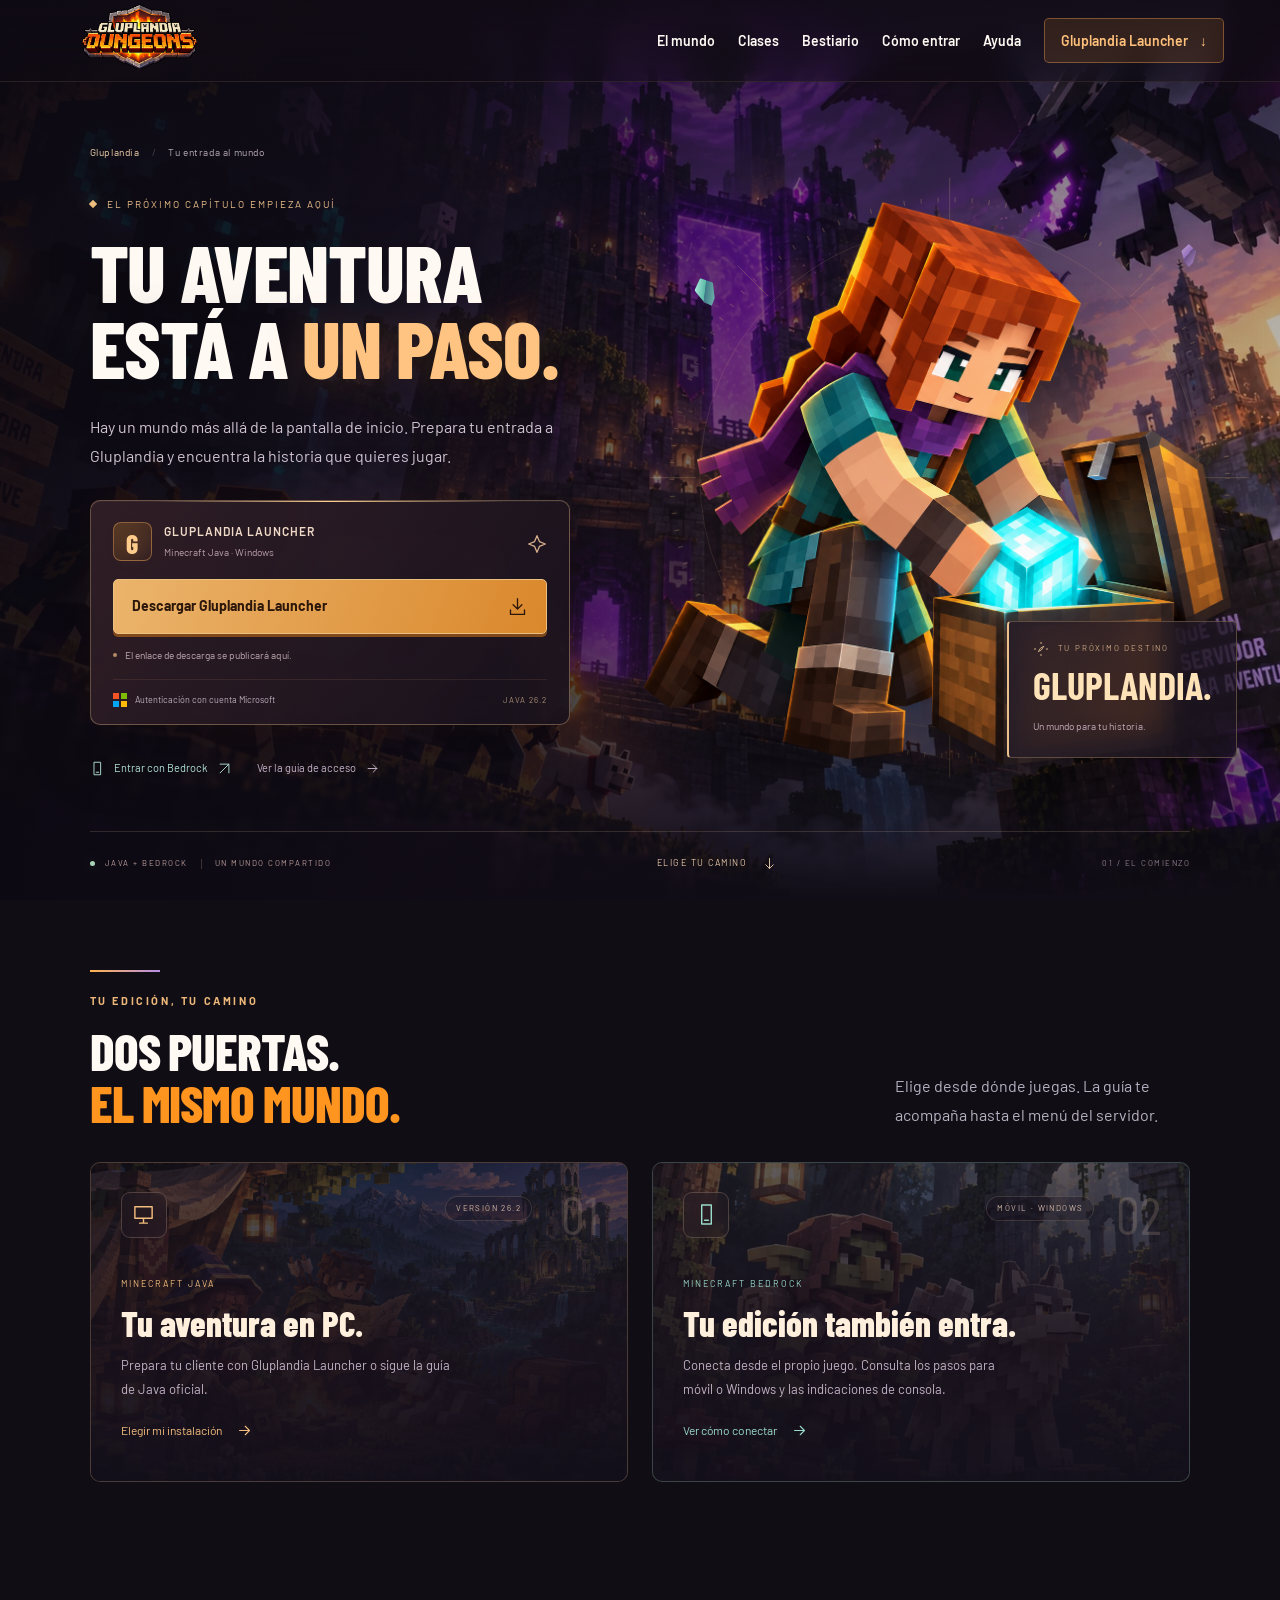
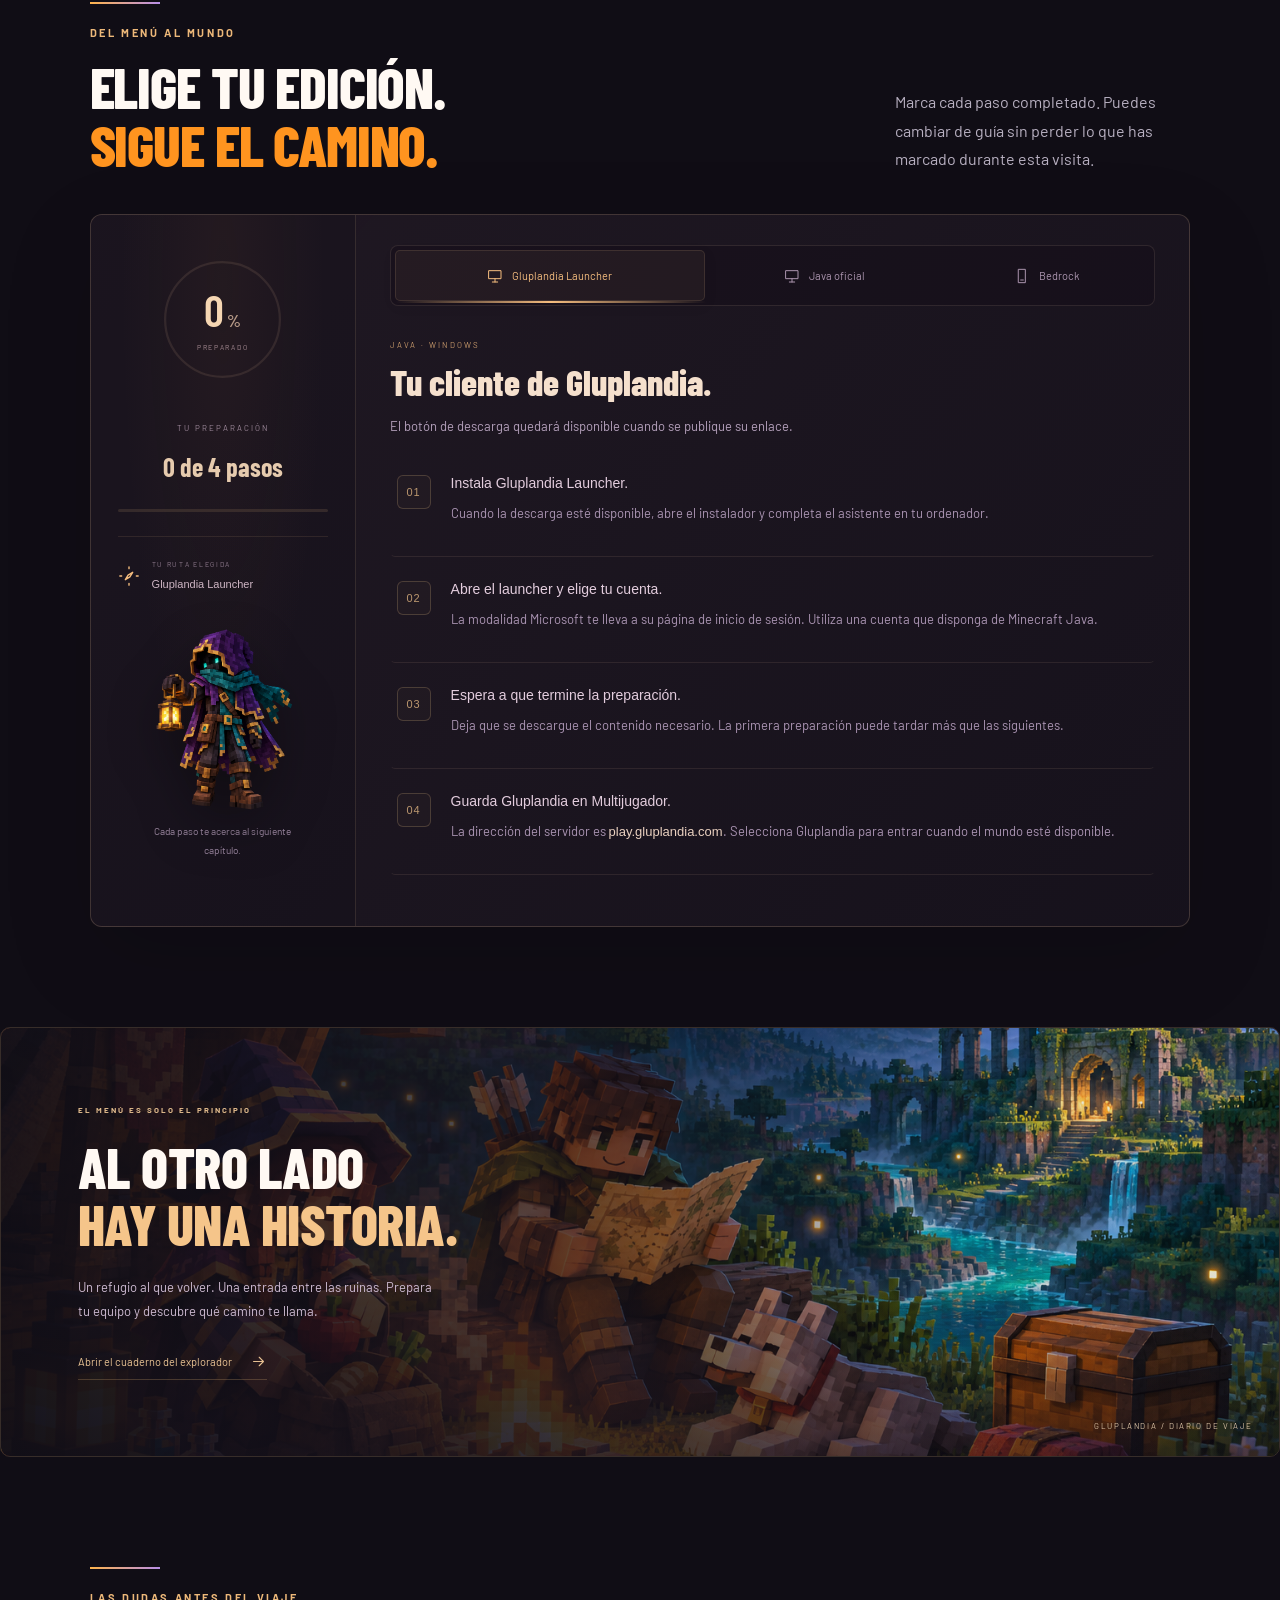
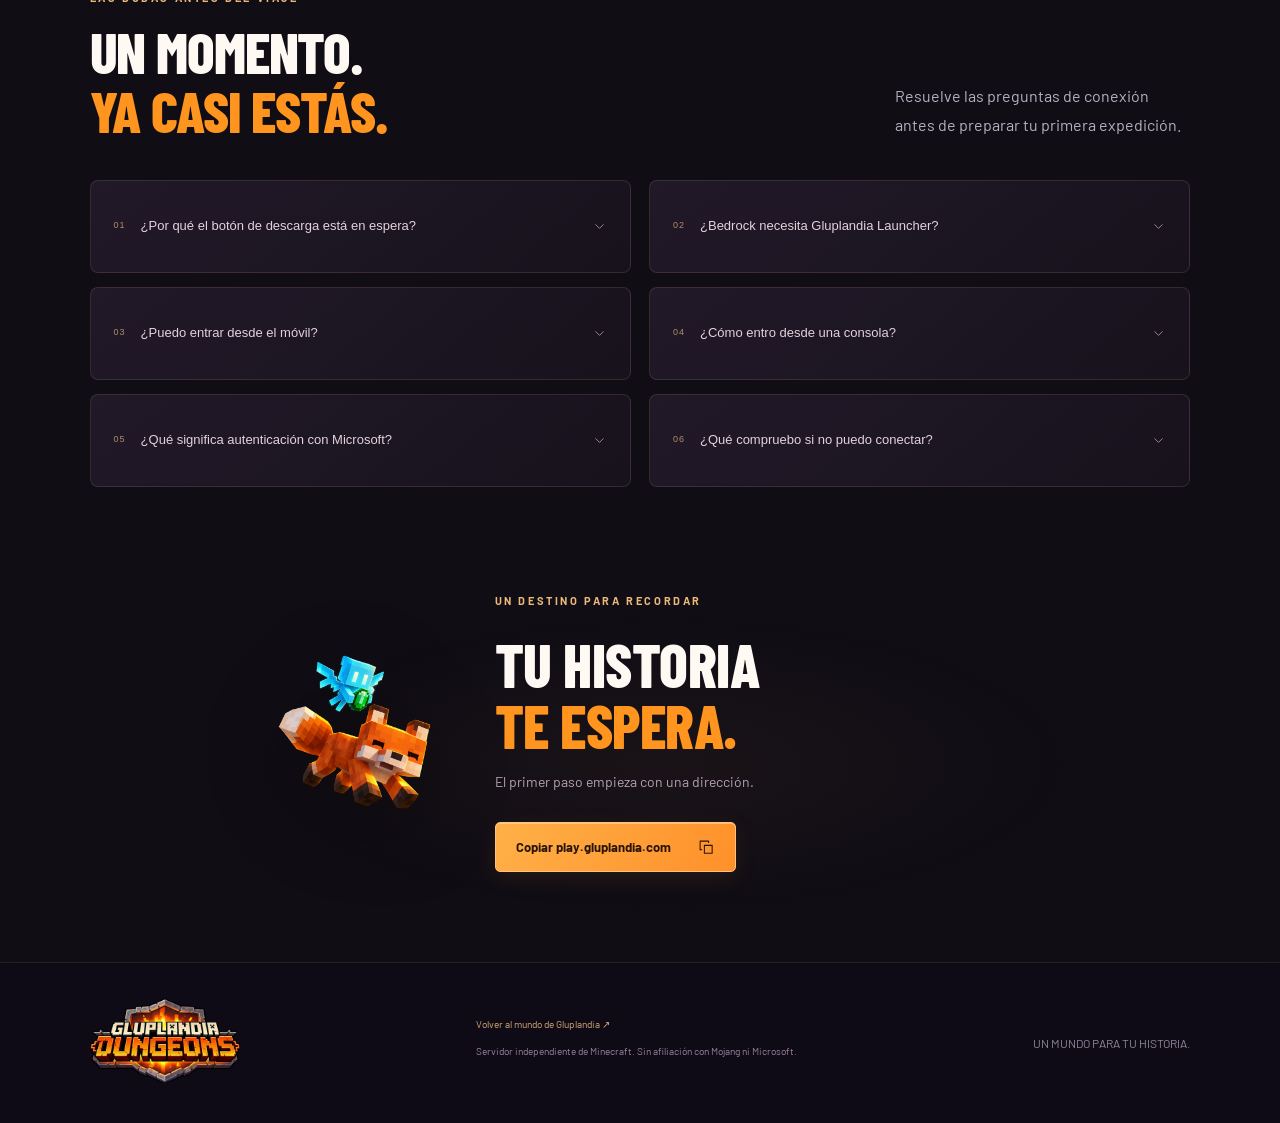
==== commit d13e492e: "Add files via upload" ====
--- a/descargas.html
+++ b/descargas.html
@@ -12,47 +12,82 @@
 <meta property="og:image" content="https://gluplandia.com/assets/gluplandia-share-v2.jpg">
 <meta property="og:type" content="website">
 <link rel="icon" href="favicon.ico">
-<link rel="stylesheet" href="style.css?v=png-r2">
-<link rel="stylesheet" href="visual-polish.css?v=png-r2">
-<link rel="stylesheet" href="expansion.css?v=png-r2">
-<link rel="stylesheet" href="renewal.css?v=png-r2">
+<link rel="stylesheet" href="style.css?v=downloads-r3">
+<link rel="stylesheet" href="visual-polish.css?v=downloads-r3">
+<link rel="stylesheet" href="expansion.css?v=downloads-r3">
+<link rel="stylesheet" href="renewal.css?v=downloads-r3">
+<link rel="stylesheet" href="downloads-stage.css?v=downloads-r3">
+<link rel="preload" as="image" href="assets/hero-landscape.png?v=downloads-r3">
 </head>
 <body class="gl-download-page">
 <a class="skip-link" href="#contenido">Ir al contenido</a><div id="reading-progress" aria-hidden="true"></div>
 <header><a class="brand" href="index.html"><img src="assets/logo-mark.png?v=png-r2" alt="Gluplandia Dungeons" width="1672" height="941" decoding="async"></a><nav id="download-nav" aria-label="Navegación principal"><a href="index.html#mundo">El mundo</a><a href="index.html#clases">Clases</a><a href="index.html#bestiario">Bestiario</a><a href="#instalacion">Cómo entrar</a><a href="#ayuda">Ayuda</a><a class="nav-join" href="#descargar">Gluplandia Launcher <span aria-hidden="true">↓</span></a></nav><button type="button" id="menu" aria-label="Abrir menú" aria-expanded="false" aria-controls="download-nav">☰</button></header>
 <main id="contenido">
-<section class="gl-arrival-hero" id="descargar">
-<div class="gl-arrival-copy">
-<p class="eyebrow orange">TU PRIMER PASO EN GLUPLANDIA</p>
-<h1>Un mismo mundo.<br><em>Tu forma de entrar.</em>
+<section class="dl-hero" id="descargar">
+  <div class="dl-world-scene" aria-hidden="true">
+<img src="assets/hero-landscape.png?v=downloads-r3" alt="" width="1672" height="941" fetchpriority="high" decoding="async"><div class="dl-world-shade"></div>
+<div class="dl-embers"></div>
+</div>
+  <div class="dl-hero-inner">
+<div class="dl-hero-copy">
+    <div class="dl-breadcrumb">
+<a href="index.html">Gluplandia</a><span aria-hidden="true">/</span><span>Tu entrada al mundo</span>
+</div>
+    <p class="dl-kicker"><span aria-hidden="true"></span>EL PRÓXIMO CAPÍTULO EMPIEZA AQUÍ</p>
+    <h1>Tu aventura<br>está a <em>un paso.</em>
 </h1>
-<p class="gl-arrival-lead">Tu próxima historia tiene sitio en Java y Bedrock. Elige tu edición y prepara lo necesario para cruzar el umbral.</p>
-<div class="gl-edition-pills">
-<span>JAVA 26.2</span><span>BEDROCK</span><span>UN MUNDO COMPARTIDO</span>
-</div>
-<div class="gl-launcher-download-box">
-<p>GLUPLANDIA LAUNCHER · WINDOWS</p>
-<button class="button primary gl-download-button" id="launcher-download" type="button" disabled aria-describedby="launcher-availability"><span>Descargar Gluplandia Launcher</span><svg class="gl-inline-icon" viewbox="0 0 24 24" aria-hidden="true"><path d="M12 3v12m-5-5 5 5 5-5M4 16v5h16v-5"></path></svg></button><small id="launcher-availability" role="status">El enlace de descarga se publicará aquí.</small><div class="gl-ms-badge">
+    <p class="dl-hero-lead">Hay un mundo más allá de la pantalla de inicio. Prepara tu entrada a Gluplandia y encuentra la historia que quieres jugar.</p>
+    <div class="dl-launcher-panel">
+<div class="dl-panel-heading">
+<span class="dl-app-icon" aria-hidden="true">G</span><div>
+<span>GLUPLANDIA LAUNCHER</span><small>Minecraft Java · Windows</small>
+</div>
+<span class="dl-panel-gem" aria-hidden="true"><svg viewbox="0 0 24 24" aria-hidden="true" class="dl-icon"><path d="m12 2 2.9 7.1L22 12l-7.1 2.9L12 22l-2.9-7.1L2 12l7.1-2.9Z"></path></svg></span>
+</div>
+      <button class="button primary gl-download-button" id="launcher-download" type="button" disabled aria-describedby="launcher-availability"><span>Descargar Gluplandia Launcher</span><svg viewbox="0 0 24 24" aria-hidden="true" class="dl-icon"><path d="M12 3v12m-5-5 5 5 5-5M4 16v5h16v-5"></path></svg></button>
+      <small id="launcher-availability" role="status"><i aria-hidden="true"></i>El enlace de descarga se publicará aquí.</small>
+      <div class="dl-panel-footer">
+<div class="gl-ms-badge">
 <span class="gl-ms-mark" aria-hidden="true"><i></i><i></i><i></i><i></i></span><span>Autenticación con cuenta Microsoft</span>
 </div>
-</div>
-<a class="gl-download-secondary" href="#bedrock">¿Juegas en Bedrock? Ver instrucciones <span aria-hidden="true">↓</span></a>
-</div>
-<figure class="gl-arrival-art"><img src="assets/expedition-camp.png?v=png-r2" alt="Aventureros de Gluplandia junto a una hoguera preparan su próximo viaje" width="1536" height="1024" fetchpriority="high" decoding="async"><figcaption><span>EL CAMINO ES MEJOR EN COMPAÑÍA</span><strong>La aventura empieza<br>antes del primer bloque.</strong></figcaption></figure>
-</section>
-<section class="gl-download-section gl-reveal gl-entry-comparison" aria-label="Elige tu edición">
-<article><span class="gl-edition-icon" aria-hidden="true">J</span><div>
-<small>MINECRAFT JAVA</small><h2>Desde tu ordenador.</h2>
-<p>Gluplandia Launcher está pensado para preparar el cliente de Java en Windows. También encontrarás una guía para el launcher oficial.</p>
-<a class="text-link" href="#java">Preparar Java <span aria-hidden="true">↗</span></a>
-</div></article>
-<article><span class="gl-edition-icon gl-bedrock-icon" aria-hidden="true">B</span><div>
-<small>MINECRAFT BEDROCK</small><h2>Desde tu edición.</h2>
-<p>En móvil y Windows puedes añadir el servidor desde Minecraft Bedrock. Esta edición entra directamente desde el juego.</p>
-<a class="text-link" href="#bedrock">Preparar Bedrock <span aria-hidden="true">↗</span></a>
-</div></article>
-</section>
-<section class="gl-download-section gl-reveal" id="instalacion">
+<span>JAVA 26.2</span>
+</div>
+    </div>
+    <div class="dl-hero-links">
+<a href="#bedrock"><svg viewbox="0 0 24 24" aria-hidden="true" class="dl-icon"><path d="M7 2h10v20H7zM10 18h4"></path></svg>Entrar con Bedrock<svg viewbox="0 0 24 24" aria-hidden="true" class="dl-icon"><path d="M5 19 19 5M5 5h14v14"></path></svg></a><a href="#instalacion">Ver la guía de acceso <svg viewbox="0 0 24 24" aria-hidden="true" class="dl-icon"><path d="M5 12h14m-6-6 6 6-6 6"></path></svg></a>
+</div>
+  </div>
+  <figure class="dl-hero-portrait"><div class="dl-portrait-halo" aria-hidden="true"></div>
+<div class="dl-compass-ring" aria-hidden="true"><svg viewbox="0 0 500 500"><circle cx="250" cy="250" r="228"></circle><circle cx="250" cy="250" r="205"></circle><path d="M250 4v38m0 416v38M4 250h38m416 0h38M76 76l25 25m298 298 25 25M76 424l25-25m298-298 25-25"></path></svg></div>
+<span class="dl-floating-crystal dl-crystal-one" aria-hidden="true"></span><span class="dl-floating-crystal dl-crystal-two" aria-hidden="true"></span><img src="assets/download-packer.png?v=downloads-r3" alt="Una aventurera guarda un cristal luminoso en el cofre de su expedición" width="1312" height="1199" decoding="async"><figcaption><span><svg viewbox="0 0 24 24" aria-hidden="true" class="dl-icon"><path d="m16 8-3 5-5 3 3-5 5-3ZM12 2v2m0 16v2M2 12h2m16 0h2"></path></svg>TU PRÓXIMO DESTINO</span><strong>Gluplandia.</strong><small>Un mundo para tu historia.</small></figcaption></figure>
+  </div>
+  <div class="dl-hero-bottom">
+<div>
+<span class="dl-edition-dot"></span> JAVA + BEDROCK <span class="dl-bottom-separator"></span> UN MUNDO COMPARTIDO</div>
+<a href="#rutas">ELIGE TU CAMINO <svg viewbox="0 0 24 24" aria-hidden="true" class="dl-icon"><path d="M12 4v16m-6-6 6 6 6-6"></path></svg></a><span class="dl-bottom-index">01 / EL COMIENZO</span>
+</div>
+</section><section class="gl-download-section dl-routes gl-reveal" id="rutas"><div class="section-heading">
+<div>
+<p class="eyebrow orange">TU EDICIÓN, TU CAMINO</p>
+<h2>Dos puertas.<br><em>El mismo mundo.</em>
+</h2>
+</div>
+<p>Elige desde dónde juegas. La guía te acompaña hasta el menú del servidor.</p>
+</div>
+<div class="dl-route-grid">
+  <a class="dl-route-card dl-route-java" href="#launcher"><img src="assets/expedition-camp.png?v=downloads-r3" alt="" width="1536" height="1024" loading="lazy" decoding="async"><span class="dl-route-icon"><svg viewbox="0 0 24 24" aria-hidden="true" class="dl-icon"><path d="M3 4h18v12H3zM8 21h8m-4-5v5"></path></svg></span><span class="dl-route-number" aria-hidden="true">01</span><div>
+<small>MINECRAFT JAVA</small><h3>Tu aventura en PC.</h3>
+<p>Prepara tu cliente con Gluplandia Launcher o sigue la guía de Java oficial.</p>
+<span class="dl-route-link">Elegir mi instalación <svg viewbox="0 0 24 24" aria-hidden="true" class="dl-icon"><path d="M5 12h14m-6-6 6 6-6 6"></path></svg></span>
+</div>
+<span class="dl-route-tag">VERSIÓN 26.2</span></a>
+  <a class="dl-route-card dl-route-bedrock" href="#bedrock"><img src="assets/habitat-forest.png?v=downloads-r3" alt="" width="627" height="627" loading="lazy" decoding="async"><span class="dl-route-icon"><svg viewbox="0 0 24 24" aria-hidden="true" class="dl-icon"><path d="M7 2h10v20H7zM10 18h4"></path></svg></span><span class="dl-route-number" aria-hidden="true">02</span><div>
+<small>MINECRAFT BEDROCK</small><h3>Tu edición también entra.</h3>
+<p>Conecta desde el propio juego. Consulta los pasos para móvil o Windows y las indicaciones de consola.</p>
+<span class="dl-route-link">Ver cómo conectar <svg viewbox="0 0 24 24" aria-hidden="true" class="dl-icon"><path d="M5 12h14m-6-6 6 6-6 6"></path></svg></span>
+</div>
+<span class="dl-route-tag">MÓVIL · WINDOWS</span></a>
+</div></section><section class="gl-download-section gl-reveal" id="instalacion">
 <div class="section-heading">
 <div>
 <p class="eyebrow orange">DEL MENÚ AL MUNDO</p>
@@ -61,31 +96,42 @@
 </div>
 <p>Marca cada paso completado. Puedes cambiar de guía sin perder lo que has marcado durante esta visita.</p>
 </div>
-<div class="gl-install-shell">
-<aside class="gl-install-aside"><img src="assets/download-packer.png?v=png-r2" alt="Un aventurero prepara sus provisiones" width="1024" height="1024" loading="lazy" decoding="async"><div class="gl-step-progress">
+<div class="gl-install-shell dl-install-shell">
+<aside class="gl-install-aside dl-install-aside"><div class="dl-progress-orbit" aria-hidden="true">
+<svg viewbox="0 0 120 120"><circle class="dl-orbit-track" cx="60" cy="60" r="51"></circle><circle class="dl-orbit-value" id="dl-progress-circle" cx="60" cy="60" r="51"></circle></svg><div>
+<strong id="dl-progress-percent">0<span>%</span></strong><small>PREPARADO</small>
+</div>
+</div>
+<div class="gl-step-progress">
 <small>TU PREPARACIÓN</small><strong id="step-count">0 de 4 pasos</strong><progress id="setup-progress" max="4" value="0" aria-label="Pasos de preparación completados"></progress>
 </div>
-<p class="gl-aside-note">Guarda la dirección. El siguiente capítulo lo escribes dentro del mundo.</p></aside><div>
-<span id="java" aria-hidden="true"></span><span id="bedrock" aria-hidden="true"></span><div class="gl-setup-tabs" role="tablist" aria-label="Guía de conexión">
-<button id="tab-gluplandia" data-guide="gluplandia" type="button" role="tab" aria-selected="true" aria-controls="guide-gluplandia">Gluplandia Launcher</button><button id="tab-official" data-guide="official" type="button" role="tab" aria-selected="false" aria-controls="guide-official" tabindex="-1">Java oficial</button><button id="tab-bedrock" data-guide="bedrock" type="button" role="tab" aria-selected="false" aria-controls="guide-bedrock" tabindex="-1">Bedrock</button>
-</div>
-<div id="guide-gluplandia" class="gl-guide-panel" role="tabpanel" aria-labelledby="tab-gluplandia">
+<div class="dl-current-guide">
+<svg viewbox="0 0 24 24" aria-hidden="true" class="dl-icon"><path d="m16 8-3 5-5 3 3-5 5-3ZM12 2v2m0 16v2M2 12h2m16 0h2"></path></svg><div>
+<small>TU RUTA ELEGIDA</small><strong id="dl-current-guide">Gluplandia Launcher</strong>
+</div>
+</div>
+<img class="dl-guide-companion" src="assets/hooded-explorer.png?v=downloads-r3" alt="Un explorador con una linterna acompaña tu preparación" width="1254" height="1254" loading="lazy" decoding="async"><p class="gl-aside-note" id="dl-progress-note">Cada paso te acerca al siguiente capítulo.</p></aside><div class="dl-guide-body">
+<span id="launcher" aria-hidden="true"></span><span id="java" aria-hidden="true"></span><span id="bedrock" aria-hidden="true"></span><div class="gl-setup-tabs dl-guide-tabs" role="tablist" aria-label="Guía de conexión">
+<button id="tab-gluplandia" data-guide="gluplandia" type="button" role="tab" aria-selected="true" aria-controls="guide-gluplandia"><svg viewbox="0 0 24 24" aria-hidden="true" class="dl-icon"><path d="M3 4h18v12H3zM8 21h8m-4-5v5"></path></svg><span class="dl-tab-title">Gluplandia Launcher</span></button><button id="tab-official" data-guide="official" type="button" role="tab" aria-selected="false" aria-controls="guide-official" tabindex="-1"><svg viewbox="0 0 24 24" aria-hidden="true" class="dl-icon"><path d="M3 4h18v12H3zM8 21h8m-4-5v5"></path></svg><span class="dl-tab-title">Java oficial</span></button><button id="tab-bedrock" data-guide="bedrock" type="button" role="tab" aria-selected="false" aria-controls="guide-bedrock" tabindex="-1"><svg viewbox="0 0 24 24" aria-hidden="true" class="dl-icon"><path d="M7 2h10v20H7zM10 18h4"></path></svg><span class="dl-tab-title">Bedrock</span></button>
+<span class="dl-tab-indicator" aria-hidden="true"></span>
+</div>
+<div id="guide-gluplandia" class="gl-guide-panel" role="tabpanel" aria-labelledby="tab-gluplandia" tabindex="0">
 <span class="gl-guide-kicker">JAVA · WINDOWS</span><h3>Tu cliente de Gluplandia.</h3>
 <p>El botón de descarga quedará disponible cuando se publique su enlace.</p>
-<label class="gl-install-step"><input type="checkbox"><span><strong>Instala Gluplandia Launcher.</strong><span class="gl-step-text">Cuando la descarga esté disponible, abre el instalador y completa el asistente en tu ordenador.</span></span></label>
-<label class="gl-install-step"><input type="checkbox"><span><strong>Abre el launcher y elige tu cuenta.</strong><span class="gl-step-text">La modalidad Microsoft te lleva a su página de inicio de sesión. Utiliza una cuenta que disponga de Minecraft Java.</span></span></label>
-<label class="gl-install-step"><input type="checkbox"><span><strong>Espera a que termine la preparación.</strong><span class="gl-step-text">Deja que se descargue el contenido necesario. La primera preparación puede tardar más que las siguientes.</span></span></label>
-<label class="gl-install-step"><input type="checkbox"><span><strong>Guarda Gluplandia en Multijugador.</strong><span class="gl-step-text">La dirección del servidor es <b>play.gluplandia.com</b>. Selecciona Gluplandia para entrar cuando el mundo esté disponible.</span></span></label>
-</div>
-<div id="guide-official" class="gl-guide-panel" role="tabpanel" aria-labelledby="tab-official" hidden>
+<label class="gl-install-step"><input type="checkbox"><span class="dl-step-number" aria-hidden="true"><b>01</b><svg viewbox="0 0 24 24" aria-hidden="true" class="dl-icon"><path d="m5 12 4 4L19 6"></path></svg></span><span><strong>Instala Gluplandia Launcher.</strong><span class="gl-step-text">Cuando la descarga esté disponible, abre el instalador y completa el asistente en tu ordenador.</span></span></label>
+<label class="gl-install-step"><input type="checkbox"><span class="dl-step-number" aria-hidden="true"><b>02</b><svg viewbox="0 0 24 24" aria-hidden="true" class="dl-icon"><path d="m5 12 4 4L19 6"></path></svg></span><span><strong>Abre el launcher y elige tu cuenta.</strong><span class="gl-step-text">La modalidad Microsoft te lleva a su página de inicio de sesión. Utiliza una cuenta que disponga de Minecraft Java.</span></span></label>
+<label class="gl-install-step"><input type="checkbox"><span class="dl-step-number" aria-hidden="true"><b>03</b><svg viewbox="0 0 24 24" aria-hidden="true" class="dl-icon"><path d="m5 12 4 4L19 6"></path></svg></span><span><strong>Espera a que termine la preparación.</strong><span class="gl-step-text">Deja que se descargue el contenido necesario. La primera preparación puede tardar más que las siguientes.</span></span></label>
+<label class="gl-install-step"><input type="checkbox"><span class="dl-step-number" aria-hidden="true"><b>04</b><svg viewbox="0 0 24 24" aria-hidden="true" class="dl-icon"><path d="m5 12 4 4L19 6"></path></svg></span><span><strong>Guarda Gluplandia en Multijugador.</strong><span class="gl-step-text">La dirección del servidor es <b>play.gluplandia.com</b>. Selecciona Gluplandia para entrar cuando el mundo esté disponible.</span></span></label>
+</div>
+<div id="guide-official" class="gl-guide-panel" role="tabpanel" aria-labelledby="tab-official" hidden tabindex="0">
 <span class="gl-guide-kicker">MINECRAFT JAVA</span><h3>Desde el launcher oficial.</h3>
 <p>Esta opción utiliza tu instalación habitual de Minecraft Java.</p>
-<label class="gl-install-step"><input type="checkbox"><span><strong>Inicia sesión en Minecraft Launcher.</strong><span class="gl-step-text">Usa tu cuenta Microsoft con Minecraft Java y abre la pestaña de Java Edition.</span></span></label>
-<label class="gl-install-step"><input type="checkbox"><span><strong>Selecciona la versión 26.2.</strong><span class="gl-step-text">Crea una instalación con la versión del servidor. Conserva tus mundos y archivos si modificas un perfil existente.</span></span></label>
-<label class="gl-install-step"><input type="checkbox"><span><strong>Añade el servidor.</strong><span class="gl-step-text">Abre Multijugador, elige Añadir servidor y escribe Gluplandia como nombre. Introduce <b>play.gluplandia.com</b> en la dirección.</span></span></label>
-<label class="gl-install-step"><input type="checkbox"><span><strong>Prepara los recursos de la experiencia.</strong><span class="gl-step-text">Sigue las indicaciones que muestre el servidor sobre su paquete de recursos antes de comenzar a explorar.</span></span></label>
-</div>
-<div id="guide-bedrock" class="gl-guide-panel" role="tabpanel" aria-labelledby="tab-bedrock" hidden>
+<label class="gl-install-step"><input type="checkbox"><span class="dl-step-number" aria-hidden="true"><b>01</b><svg viewbox="0 0 24 24" aria-hidden="true" class="dl-icon"><path d="m5 12 4 4L19 6"></path></svg></span><span><strong>Inicia sesión en Minecraft Launcher.</strong><span class="gl-step-text">Usa tu cuenta Microsoft con Minecraft Java y abre la pestaña de Java Edition.</span></span></label>
+<label class="gl-install-step"><input type="checkbox"><span class="dl-step-number" aria-hidden="true"><b>02</b><svg viewbox="0 0 24 24" aria-hidden="true" class="dl-icon"><path d="m5 12 4 4L19 6"></path></svg></span><span><strong>Selecciona la versión 26.2.</strong><span class="gl-step-text">Crea una instalación con la versión del servidor. Conserva tus mundos y archivos si modificas un perfil existente.</span></span></label>
+<label class="gl-install-step"><input type="checkbox"><span class="dl-step-number" aria-hidden="true"><b>03</b><svg viewbox="0 0 24 24" aria-hidden="true" class="dl-icon"><path d="m5 12 4 4L19 6"></path></svg></span><span><strong>Añade el servidor.</strong><span class="gl-step-text">Abre Multijugador, elige Añadir servidor y escribe Gluplandia como nombre. Introduce <b>play.gluplandia.com</b> en la dirección.</span></span></label>
+<label class="gl-install-step"><input type="checkbox"><span class="dl-step-number" aria-hidden="true"><b>04</b><svg viewbox="0 0 24 24" aria-hidden="true" class="dl-icon"><path d="m5 12 4 4L19 6"></path></svg></span><span><strong>Prepara los recursos de la experiencia.</strong><span class="gl-step-text">Sigue las indicaciones que muestre el servidor sobre su paquete de recursos antes de comenzar a explorar.</span></span></label>
+</div>
+<div id="guide-bedrock" class="gl-guide-panel" role="tabpanel" aria-labelledby="tab-bedrock" hidden tabindex="0">
 <span class="gl-guide-kicker">MINECRAFT BEDROCK</span><h3>Tu edición. El mismo mundo.</h3>
 <p>Gluplandia también está conectado para Bedrock. En móvil o Windows, entra desde Minecraft Bedrock.</p>
 <div class="gl-device-options" role="group" aria-label="Tu plataforma Bedrock">
@@ -102,27 +148,27 @@
 <div>
 <small>PUERTO BEDROCK</small><strong data-bedrock-port>Pendiente de confirmar</strong>
 </div>
-<button class="gl-enlarge" type="button" data-copy-host>Copiar dirección <span aria-hidden="true">⧉</span></button><p class="gl-port-context">El puerto exacto aparecerá aquí cuando lo confirme el equipo de Gluplandia.</p>
-</div>
-<label class="gl-install-step"><input type="checkbox"><span><strong>Abre Minecraft Bedrock.</strong><span class="gl-step-text">Inicia sesión con tu cuenta Microsoft. Comprueba que el juego está actualizado a una versión compatible con el servidor.</span></span></label>
-<label class="gl-install-step"><input type="checkbox"><span><strong>Entra en Jugar y abre Servidores.</strong><span class="gl-step-text">En móvil o Windows, busca Añadir servidor. El nombre del botón puede variar según la versión del juego.</span></span></label>
-<label class="gl-install-step"><input type="checkbox"><span><strong>Introduce los datos de Gluplandia.</strong><span class="gl-step-text">Pon <b>Gluplandia</b> como nombre y <b>play.gluplandia.com</b> como dirección. Completa el campo Puerto con el valor confirmado para Bedrock.</span></span></label>
-<label class="gl-install-step"><input type="checkbox"><span><strong>Guarda el servidor y entra.</strong><span class="gl-step-text">Selecciona Gluplandia en tu lista. Si no conecta, comprueba la dirección y el puerto antes de volver a intentarlo.</span></span></label>
+<button class="gl-enlarge" type="button" data-copy-host><span data-copy-label>Copiar dirección</span><svg class="dl-icon" viewbox="0 0 24 24" aria-hidden="true"><path d="M9 9h11v11H9zM5 15H3V3h12v2"></path></svg></button><p class="gl-port-context">El puerto exacto aparecerá aquí cuando lo confirme el equipo de Gluplandia.</p>
+</div>
+<label class="gl-install-step"><input type="checkbox"><span class="dl-step-number" aria-hidden="true"><b>01</b><svg viewbox="0 0 24 24" aria-hidden="true" class="dl-icon"><path d="m5 12 4 4L19 6"></path></svg></span><span><strong>Abre Minecraft Bedrock.</strong><span class="gl-step-text">Inicia sesión con tu cuenta Microsoft. Comprueba que el juego está actualizado a una versión compatible con el servidor.</span></span></label>
+<label class="gl-install-step"><input type="checkbox"><span class="dl-step-number" aria-hidden="true"><b>02</b><svg viewbox="0 0 24 24" aria-hidden="true" class="dl-icon"><path d="m5 12 4 4L19 6"></path></svg></span><span><strong>Entra en Jugar y abre Servidores.</strong><span class="gl-step-text">En móvil o Windows, busca Añadir servidor. El nombre del botón puede variar según la versión del juego.</span></span></label>
+<label class="gl-install-step"><input type="checkbox"><span class="dl-step-number" aria-hidden="true"><b>03</b><svg viewbox="0 0 24 24" aria-hidden="true" class="dl-icon"><path d="m5 12 4 4L19 6"></path></svg></span><span><strong>Introduce los datos de Gluplandia.</strong><span class="gl-step-text">Pon <b>Gluplandia</b> como nombre y <b>play.gluplandia.com</b> como dirección. Completa el campo Puerto con el valor confirmado para Bedrock.</span></span></label>
+<label class="gl-install-step"><input type="checkbox"><span class="dl-step-number" aria-hidden="true"><b>04</b><svg viewbox="0 0 24 24" aria-hidden="true" class="dl-icon"><path d="m5 12 4 4L19 6"></path></svg></span><span><strong>Guarda el servidor y entra.</strong><span class="gl-step-text">Selecciona Gluplandia en tu lista. Si no conecta, comprueba la dirección y el puerto antes de volver a intentarlo.</span></span></label>
 <p class="gl-guide-note">Las consolas no ofrecen el mismo menú para añadir servidores externos. Consulta al equipo la forma de acceso disponible para tu consola. La presentación visual puede variar entre Java y Bedrock.</p>
 </div>
 <p id="copy-status" class="gl-copy-status" role="status"></p>
 <noscript><p>Para mostrar las pestañas de esta guía, activa JavaScript. En Bedrock para móvil o Windows, abre Jugar, entra en Servidores y añade Gluplandia con la dirección play.gluplandia.com y el puerto confirmado por el equipo.</p></noscript>
 </div>
 </div></section>
-<section class="gl-download-section gl-reveal gl-travel-notes"><div>
-<p class="eyebrow orange">ANTES DE SALIR</p>
-<h2>Prepara el regreso.<br><em>Disfruta el camino.</em>
-</h2>
-<p>Una buena expedición empieza con sitio en el inventario. Guarda las coordenadas de tu refugio antes de dejar atrás lo conocido.</p>
-<a class="text-link" href="index.html#cuaderno">Abrir el cuaderno del explorador <span aria-hidden="true">↗</span></a>
-</div>
-<figure><img src="assets/cavern-citadel.png?v=png-r2" alt="Exploradores cruzan un puente hacia una ciudadela subterránea" width="1536" height="1024" loading="lazy" decoding="async"><figcaption>QUEDA MUCHO POR DESCUBRIR</figcaption></figure></section>
-<section class="gl-download-section gl-reveal" id="ayuda"><div class="section-heading">
+<section class="gl-download-section dl-interlude gl-reveal"><div class="dl-interlude-image"><img src="assets/expedition-camp.png?v=downloads-r3" alt="Un campamento junto al río al atardecer" width="1536" height="1024" loading="lazy" decoding="async"></div>
+<div class="dl-interlude-copy">
+<p class="eyebrow">EL MENÚ ES SOLO EL PRINCIPIO</p>
+<h2>Al otro lado<br><em>hay una historia.</em>
+</h2>
+<p>Un refugio al que volver. Una entrada entre las ruinas. Prepara tu equipo y descubre qué camino te llama.</p>
+<a class="dl-interlude-link" href="index.html#cuaderno">Abrir el cuaderno del explorador <svg viewbox="0 0 24 24" aria-hidden="true" class="dl-icon"><path d="M5 12h14m-6-6 6 6-6 6"></path></svg></a>
+</div>
+<span class="dl-interlude-index" aria-hidden="true">GLUPLANDIA / DIARIO DE VIAJE</span></section><section class="gl-download-section gl-reveal" id="ayuda"><div class="section-heading">
 <div>
 <p class="eyebrow orange">LAS DUDAS ANTES DEL VIAJE</p>
 <h2>Un momento.<br><em>Ya casi estás.</em>
@@ -131,27 +177,27 @@
 <p>Resuelve las preguntas de conexión antes de preparar tu primera expedición.</p>
 </div>
 <div class="gl-download-faq">
-<details><summary>¿Por qué el botón de descarga está en espera?</summary><p>El enlace oficial de Gluplandia Launcher todavía no se ha publicado en esta página. El mismo botón se activará cuando esté disponible.</p></details>
-<details><summary>¿Bedrock necesita Gluplandia Launcher?</summary><p>El launcher prepara Minecraft Java. Bedrock entra desde el propio juego con la dirección del servidor y su puerto correspondiente.</p></details>
-<details><summary>¿Puedo entrar desde el móvil?</summary><p>Sí. Usa Minecraft Bedrock en Android o iOS. Sigue la guía Bedrock de esta página para añadir Gluplandia a tu lista de servidores.</p></details>
-<details><summary>¿Cómo entro desde una consola?</summary><p>El menú de consola no funciona igual que el de móvil o Windows para servidores externos. Pide al equipo de Gluplandia las indicaciones correspondientes a tu plataforma.</p></details>
-<details><summary>¿Qué significa autenticación con Microsoft?</summary><p>La modalidad Microsoft del launcher completa el inicio de sesión en la página de Microsoft y utiliza tu perfil de Minecraft Java.</p></details>
-<details><summary>¿Qué compruebo si no puedo conectar?</summary><p>Revisa la edición del juego y la dirección introducida. En Bedrock, verifica también el puerto. Comprueba si el servidor está disponible y conserva el mensaje de error si necesitas ayuda.</p></details>
+<details><summary><span class="dl-faq-number" aria-hidden="true">01</span><span class="dl-faq-title">¿Por qué el botón de descarga está en espera?</span><svg viewbox="0 0 24 24" aria-hidden="true" class="dl-icon"><path d="m6 9 6 6 6-6"></path></svg></summary><div class="dl-faq-answer"><p>El enlace oficial de Gluplandia Launcher todavía no se ha publicado en esta página. El mismo botón se activará cuando esté disponible.</p></div></details>
+<details><summary><span class="dl-faq-number" aria-hidden="true">02</span><span class="dl-faq-title">¿Bedrock necesita Gluplandia Launcher?</span><svg viewbox="0 0 24 24" aria-hidden="true" class="dl-icon"><path d="m6 9 6 6 6-6"></path></svg></summary><div class="dl-faq-answer"><p>El launcher prepara Minecraft Java. Bedrock entra desde el propio juego con la dirección del servidor y su puerto correspondiente.</p></div></details>
+<details><summary><span class="dl-faq-number" aria-hidden="true">03</span><span class="dl-faq-title">¿Puedo entrar desde el móvil?</span><svg viewbox="0 0 24 24" aria-hidden="true" class="dl-icon"><path d="m6 9 6 6 6-6"></path></svg></summary><div class="dl-faq-answer"><p>Sí. Usa Minecraft Bedrock en Android o iOS. Sigue la guía Bedrock de esta página para añadir Gluplandia a tu lista de servidores.</p></div></details>
+<details><summary><span class="dl-faq-number" aria-hidden="true">04</span><span class="dl-faq-title">¿Cómo entro desde una consola?</span><svg viewbox="0 0 24 24" aria-hidden="true" class="dl-icon"><path d="m6 9 6 6 6-6"></path></svg></summary><div class="dl-faq-answer"><p>El menú de consola no funciona igual que el de móvil o Windows para servidores externos. Pide al equipo de Gluplandia las indicaciones correspondientes a tu plataforma.</p></div></details>
+<details><summary><span class="dl-faq-number" aria-hidden="true">05</span><span class="dl-faq-title">¿Qué significa autenticación con Microsoft?</span><svg viewbox="0 0 24 24" aria-hidden="true" class="dl-icon"><path d="m6 9 6 6 6-6"></path></svg></summary><div class="dl-faq-answer"><p>La modalidad Microsoft del launcher completa el inicio de sesión en la página de Microsoft y utiliza tu perfil de Minecraft Java.</p></div></details>
+<details><summary><span class="dl-faq-number" aria-hidden="true">06</span><span class="dl-faq-title">¿Qué compruebo si no puedo conectar?</span><svg viewbox="0 0 24 24" aria-hidden="true" class="dl-icon"><path d="m6 9 6 6 6-6"></path></svg></summary><div class="dl-faq-answer"><p>Revisa la edición del juego y la dirección introducida. En Bedrock, verifica también el puerto. Comprueba si el servidor está disponible y conserva el mensaje de error si necesitas ayuda.</p></div></details>
 </div></section>
-<section class="gl-download-section gl-download-final gl-reveal"><img src="assets/download-fox-friends.png?v=png-r2" alt="Un zorro y un allay acompañan el viaje" width="1312" height="1199" loading="lazy" decoding="async"><div>
+<section class="gl-download-section gl-download-final gl-reveal dl-server-pass"><img src="assets/download-fox-friends.png?v=png-r2" alt="Un zorro y un allay acompañan el viaje" width="1312" height="1199" loading="lazy" decoding="async"><div>
 <p class="eyebrow orange">UN DESTINO PARA RECORDAR</p>
 <h2>Tu historia<br><em>te espera.</em>
 </h2>
 <p>El primer paso empieza con una dirección.</p>
-<button type="button" class="button primary" data-copy-host>Copiar play.gluplandia.com <span aria-hidden="true">⧉</span></button>
+<button type="button" class="button primary" data-copy-host=""><span data-copy-label>Copiar play.gluplandia.com</span><svg class="dl-icon" viewbox="0 0 24 24" aria-hidden="true"><path d="M9 9h11v11H9zM5 15H3V3h12v2"></path></svg></button>
 </div></section>
 </main>
 <footer class="gl-download-footer"><a href="index.html"><img src="assets/logo-mark.png?v=png-r2" alt="Volver a Gluplandia Dungeons" width="1672" height="941" loading="lazy"></a><div>
 <a href="index.html">Volver al mundo de Gluplandia ↗</a><p>Servidor independiente de Minecraft. Sin afiliación con Mojang ni Microsoft.</p>
 </div>
 <span>UN MUNDO PARA TU HISTORIA.</span></footer>
-<button type="button" id="motion-toggle" class="gl-motion-control" aria-pressed="false" aria-label="Reducir animaciones decorativas"><svg viewbox="0 0 24 24" aria-hidden="true"><path d="m12 3 2.8 6.2L21 12l-6.2 2.8L12 21l-2.8-6.2L3 12l6.2-2.8Z"></path></svg><span>Reducir movimiento</span></button>
-<script src="downloads-config.js?v=png-r2"></script><script src="downloads.js?v=png-r2" defer></script><script src="expansion.js?v=png-r2" defer></script>
+<script src="downloads-config.js?v=downloads-r3"></script><script src="downloads.js?v=downloads-r3" defer></script><script src="expansion.js?v=downloads-r3" defer></script>
+<script src="downloads-stage.js?v=downloads-r3" defer></script>
 </body>
 </html>
 
--- a/downloads-stage.css
+++ b/downloads-stage.css
@@ -0,0 +1,156 @@
+/* Gluplandia arrivals. Every illustration is included as a local PNG. */
+.gl-download-page{--dl-gold:#f9bc72;--dl-teal:#8cddce;background:#100d15;isolation:isolate}
+.gl-download-page:before{content:'';position:fixed;inset:0;z-index:-2;pointer-events:none;background:linear-gradient(#0d0a159c,#110d17c9),url('assets/hero-landscape.png?v=downloads-r3') center/cover;opacity:.43}
+.gl-download-page:after{content:'';position:fixed;inset:0;z-index:-1;pointer-events:none;background:radial-gradient(ellipse at 90% 45%,#b85b2710,transparent 65%)}
+.gl-download-page header{background:linear-gradient(#100b14c9,#100b1470);border-color:#f7d0a51c}
+.gl-download-page header.has-scrolled{background:#120d18e8}
+.gl-download-page main{position:relative;overflow:clip}
+.dl-icon{width:21px;height:21px;flex-shrink:0;display:inline-block;fill:none;stroke:currentColor;stroke-width:1.5;stroke-linecap:round;stroke-linejoin:round;vertical-align:middle}
+.dl-hero{position:relative;isolation:isolate;min-height:930px;min-height:max(850px,100svh);padding:140px 7% 110px;display:flex;align-items:center;overflow:hidden}
+.dl-world-scene,.dl-world-shade{position:absolute;inset:0;pointer-events:none}
+.dl-world-scene{z-index:-2;overflow:hidden}
+.dl-world-scene>img{width:100%;height:100%;object-fit:cover;object-position:59% 48%;filter:saturate(.94);animation:dl-landscape 32s ease-in-out infinite alternate;transform-origin:65% 48%}
+.dl-world-shade{background:linear-gradient(90deg,#0c0912ec 0%,#100b16d6 30%,#110c1869 62%,#110c1826),linear-gradient(0deg,#100d15 0%,#100d1500 28%,#100d1533 75%,#100d15ad)}
+.dl-hero:after{content:'';position:absolute;inset:0;z-index:-1;pointer-events:none;background:radial-gradient(ellipse at 80% 60%,#dba84615,transparent 40%)}
+.dl-hero-inner{width:100%;max-width:1320px;margin:auto;display:grid;grid-template-columns:1.08fr 1fr;gap:30px;align-items:center}
+.dl-hero-copy{position:relative;z-index:3;min-width:0}
+.dl-breadcrumb{display:flex;gap:12px;align-items:center;font-size:10px;color:#b5a9b7;margin-bottom:35px;letter-spacing:.6px;animation:dl-arrive .7s .03s both}
+.dl-breadcrumb a{color:#efd0a9}.dl-breadcrumb a:hover{color:#fff3de}.dl-breadcrumb>span:nth-child(2){opacity:.35}
+.dl-kicker{display:flex;align-items:center;gap:11px;color:#e7bd89;letter-spacing:2px;font-size:10px;margin:0 0 21px;animation:dl-arrive .8s .1s both}
+.dl-kicker>span{width:6px;height:6px;flex-shrink:0;transform:rotate(45deg);background:#edbd7e;box-shadow:0 0 18px #edbd7e65}
+.dl-hero h1{font-size:clamp(66px,6.3vw,100px);line-height:.94;letter-spacing:-1.2px;text-shadow:0 5px 50px #0005;animation:dl-arrive .9s .16s both;max-width:650px}
+.dl-hero h1 em{color:#ffc482;text-shadow:0 3px 45px #f79e3125}
+.dl-hero-lead{font-size:16px;line-height:1.85;max-width:470px;color:#d0c3d2;margin:27px 0 29px;animation:dl-arrive .9s .24s both}
+.dl-launcher-panel{position:relative;max-width:480px;padding:21px 22px 16px;border:1px solid #ebc18b59;border-radius:10px;background:linear-gradient(125deg,#332028e3,#17111cdb);box-shadow:0 20px 70px #0004,0 0 40px #f9a0450b,inset 0 1px #ffe2b60a;backdrop-filter:blur(17px);animation:dl-arrive .9s .32s both;overflow:hidden}
+.dl-launcher-panel:before{content:'';position:absolute;left:13%;right:13%;height:1px;top:0;background:linear-gradient(90deg,transparent,#ffd091,transparent)}
+.dl-panel-heading{display:flex;gap:12px;align-items:center;margin-bottom:18px}
+.dl-app-icon{width:39px;height:39px;border:1px solid #e0a15b7a;border-radius:8px;display:grid;place-items:center;background:linear-gradient(145deg,#ca882846,#44291b40);color:#ffcc8b;font-family:'Barlow Condensed',Impact,sans-serif;font-size:26px;font-weight:800;text-shadow:0 0 20px #ff9e3c50}
+.dl-panel-heading>div>span{font-size:12px;font-weight:600;letter-spacing:1px;color:#f1dbc8;display:block}
+.dl-panel-heading small{font-size:10px;color:#ba9faa;display:block;margin-top:2px}
+.dl-panel-gem{margin-left:auto;color:#d9b18c}.dl-panel-gem .dl-icon{width:20px;height:20px}
+.dl-launcher-panel .gl-download-button{max-width:none;min-height:55px;border-radius:5px;justify-content:space-between;gap:16px;font-size:14px;padding:15px 18px;background:linear-gradient(110deg,#ffc474,#ee942e);color:#2d1709;border:1px solid #ffd28b;opacity:1;box-shadow:0 3px 0 #8b4e1a}
+.dl-launcher-panel .gl-download-button:disabled{cursor:default;transform:none;opacity:.91;box-shadow:0 3px 0 #8b4e1a}
+.dl-launcher-panel .gl-download-button:enabled:hover{background:linear-gradient(110deg,#ffd392,#ffae4b);transform:translateY(-2px);box-shadow:0 5px 0 #8b4e1a,0 12px 35px #ffac4b28}
+.dl-launcher-panel #launcher-availability{display:flex;gap:8px;align-items:center;font-size:10px;color:#bda7af;line-height:1.5;margin-top:14px}
+.dl-launcher-panel #launcher-availability i{width:4px;height:4px;border-radius:50%;background:#b38c65;flex-shrink:0}
+.dl-panel-footer{display:flex;gap:12px;align-items:center;justify-content:space-between;border-top:1px solid #d4a1781c;padding-top:13px;margin-top:16px}
+.dl-panel-footer .gl-ms-badge{font-size:9px;margin:0;gap:8px;color:#bcaebe}
+.dl-panel-footer>span{color:#ad9279;font-size:8px;letter-spacing:1px;white-space:nowrap}
+.dl-panel-footer .gl-ms-mark{grid-template-columns:repeat(2,6px);grid-template-rows:repeat(2,6px)}
+.dl-hero-links{display:flex;align-items:center;gap:25px;flex-wrap:wrap;margin-top:26px;animation:dl-arrive .9s .4s both}
+.dl-hero-links a{display:flex;align-items:center;gap:9px;font-size:11px;min-height:35px;color:#c5b3ca;transition:color .25s}
+.dl-hero-links a:first-child{color:#b0e0d3}.dl-hero-links .dl-icon{width:15px;height:15px}.dl-hero-links a:hover{color:#fff3e3}
+.dl-hero-portrait{position:relative;margin:0 -40px 0 -20px;height:650px;perspective:1000px;isolation:isolate;transform:perspective(1100px) rotateX(var(--portrait-x,0deg)) rotateY(var(--portrait-y,0deg));transition:transform .55s ease;animation:dl-arrive 1.2s .27s both}
+.dl-hero-portrait>img{width:113%;height:105%;max-width:none;object-fit:contain;position:absolute;left:-9%;bottom:-6%;filter:drop-shadow(0 35px 45px #0007);animation:dl-companion 8s ease-in-out infinite}
+.dl-portrait-halo{position:absolute;inset:12% -1% 4%;border-radius:50%;background:radial-gradient(ellipse,#df9b4930,#65478012 50%,transparent 72%);z-index:-1;filter:blur(12px)}
+.dl-compass-ring{position:absolute;width:106%;aspect-ratio:1;left:-2%;top:5%;z-index:-1;color:#dfb37740;animation:dl-orbit 150s linear infinite}
+.dl-compass-ring svg{display:block;width:100%;height:100%;overflow:visible;fill:none;stroke:currentColor;stroke-width:.8}
+.dl-compass-ring circle:first-child{stroke-dasharray:1 13;stroke-width:4}
+.dl-compass-ring circle:nth-child(2){stroke:#ddb57f25}
+.dl-hero-portrait figcaption{position:absolute;z-index:2;right:-1%;bottom:5%;min-width:230px;padding:19px 24px;border:1px solid #f0c48a45;border-left:2px solid #eac08d;border-radius:4px;background:linear-gradient(110deg,#261d27ed,#1b1421a6);box-shadow:0 15px 50px #0004;backdrop-filter:blur(12px)}
+.dl-hero-portrait figcaption>span{display:flex;align-items:center;gap:9px;font-size:8px;letter-spacing:1.8px;color:#d0ad87}.dl-hero-portrait figcaption .dl-icon{width:16px;height:16px}
+.dl-hero-portrait figcaption strong{font-size:38px;font-family:'Barlow Condensed',Impact,sans-serif;line-height:1.1;display:block;margin:8px 0 3px;color:#ffe3b8;text-transform:uppercase;font-weight:700}
+.dl-hero-portrait figcaption small{font-size:10px;color:#c2a9b8}
+.dl-floating-crystal{position:absolute;z-index:1;width:20px;height:30px;clip-path:polygon(50% 0,100% 30%,78% 80%,50% 100%,22% 80%,0 30%);background:linear-gradient(120deg,#d0fff5,#5cbaa6 45%,#407c89 47%,#8bd1bf);box-shadow:0 0 30px #80c9af4d;animation:dl-crystal 7s ease-in-out infinite}
+.dl-crystal-one{left:7%;top:21%;transform:rotate(-23deg)}.dl-crystal-two{right:6%;top:16%;width:15px;height:23px;opacity:.7;animation-delay:-3s;background:linear-gradient(130deg,#e3ccff,#a97edd 45%,#69518d 46%,#cba3ed)}
+.dl-hero-bottom{position:absolute;left:7%;right:7%;bottom:29px;display:flex;gap:20px;align-items:center;justify-content:space-between;padding-top:24px;border-top:1px solid #e5c8a92a;color:#bd9f9d;font-size:8px;letter-spacing:1.5px}
+.dl-hero-bottom>div{display:flex;align-items:center;gap:10px}.dl-edition-dot{width:5px;height:5px;background:#a9d5b7;border-radius:50%;box-shadow:0 0 15px #9fcdb350}.dl-bottom-separator{display:block;height:10px;width:1px;background:#c0a08845;margin:0 3px}
+.dl-hero-bottom a{display:flex;gap:15px;align-items:center;color:#e4c7a9;font-size:9px}.dl-hero-bottom .dl-icon{width:15px;height:15px}.dl-bottom-index{color:#917e93}
+.dl-embers{position:absolute;inset:0;overflow:hidden}
+.dl-embers i{position:absolute;width:3px;height:3px;background:#f5c88a;border-radius:50%;opacity:0;box-shadow:0 0 8px #ffb567;animation:dl-ember 12s linear infinite;bottom:0}
+.dl-routes{padding-top:70px;padding-bottom:70px;position:relative}
+.dl-routes .section-heading{margin-bottom:32px}.dl-routes .section-heading h2{font-size:clamp(40px,4vw,58px)}
+.dl-route-grid{display:grid;grid-template-columns:1fr 1fr;gap:24px}
+.dl-route-card{--route-accent:#f2bd7e;position:relative;isolation:isolate;min-height:320px;padding:29px 30px 26px;border:1px solid #cda57345;border-radius:10px;overflow:hidden;transition:transform .4s,border-color .4s,box-shadow .4s;background:#1b1421}
+.dl-route-bedrock{--route-accent:#99daca;border-color:#8ac8b245}
+.dl-route-card>img{position:absolute;inset:0;z-index:-3;display:block;width:100%;height:100%;object-fit:cover;object-position:60% center;opacity:.5;filter:saturate(.7);transition:transform .8s,opacity .8s}
+.dl-route-card:before{content:'';position:absolute;inset:0;z-index:-2;background:linear-gradient(0deg,#120e1af2,#17101bdd 40%,#16111b5e)}
+.dl-route-card:after{content:'';position:absolute;inset:0;z-index:-1;opacity:0;background:radial-gradient(ellipse at 10% 0%,#e5a86017,transparent 75%);transition:opacity .4s}
+.dl-route-card:hover{transform:translateY(-5px);border-color:var(--route-accent);box-shadow:0 20px 45px #0004}.dl-route-card:hover>img{transform:scale(1.055);opacity:.65}.dl-route-card:hover:after{opacity:1}
+.dl-route-icon{width:46px;height:46px;display:grid;place-items:center;border:1px solid #e8c7a73b;border-radius:9px;background:#241c2575;color:var(--route-accent);margin-bottom:28px;backdrop-filter:blur(8px)}
+.dl-route-icon .dl-icon{width:23px;height:23px}
+.dl-route-number{position:absolute;right:28px;top:25px;font-family:'Barlow Condensed',Impact,sans-serif;font-size:53px;line-height:1;color:#e1c8ad2e}
+.dl-route-card>div>small{font-size:9px;letter-spacing:2px;color:var(--route-accent)}
+.dl-route-card h3{font-size:35px;margin:12px 0 13px;color:#fff0dd}
+.dl-route-card p{font-size:13px;line-height:1.8;color:#c2b2c6;max-width:340px;margin:0 0 20px}
+.dl-route-link{display:flex;align-items:center;gap:14px;font-size:12px;color:var(--route-accent)}.dl-route-link .dl-icon{width:17px;height:17px;transition:transform .3s}.dl-route-card:hover .dl-route-link .dl-icon{transform:translateX(5px)}
+.dl-route-tag{position:absolute;top:33px;right:95px;font-size:8px;letter-spacing:1.4px;color:#d3baaa;border:1px solid #d7c1aa2e;background:#17111d55;border-radius:30px;padding:5px 10px}
+.gl-download-page #instalacion{padding-top:50px;padding-bottom:70px;--guide-accent:#f5bd7f}
+.gl-download-page #instalacion[data-guide=bedrock]{--guide-accent:#91d8c5}
+.dl-install-shell{display:grid;grid-template-columns:265px minmax(0,1fr);gap:0;border:1px solid #d8b58c35;border-radius:12px;overflow:hidden;background:linear-gradient(130deg,#211924ed,#17121dea);box-shadow:0 30px 90px #0002}
+.dl-install-shell .dl-install-aside{padding:35px 27px 23px;display:flex;align-items:center;flex-direction:column;align-self:stretch;border-right:1px solid #d8b58c26;background:radial-gradient(ellipse at 50% 10%,#b36f3c10,transparent 55%),#120f174a;position:relative;overflow:hidden}
+.dl-progress-orbit{position:relative;width:135px;height:135px;margin:2px auto 23px;flex-shrink:0}
+.dl-progress-orbit svg{width:100%;height:100%;transform:rotate(-90deg);fill:none;stroke-width:2}
+.dl-orbit-track{stroke:#a78a7429}.dl-orbit-value{stroke:var(--guide-accent);stroke-width:3;stroke-linecap:round;stroke-dasharray:320.442;stroke-dashoffset:320.442;transition:stroke-dashoffset .65s cubic-bezier(.2,.8,.2,1),stroke .4s;filter:drop-shadow(0 0 5px #ffc47550)}
+.dl-progress-orbit>div{position:absolute;inset:0;display:flex;align-items:center;justify-content:center;flex-direction:column}
+.dl-progress-orbit strong{font-family:'Barlow Condensed',Impact,sans-serif;font-size:44px;line-height:1.1;font-weight:600;color:#f5d6b2}
+.dl-progress-orbit strong>span{font-size:18px;color:#b79a88;margin-left:3px}
+.dl-progress-orbit small{font-size:7px;letter-spacing:1.7px;color:#a78c95;margin-top:8px}
+.dl-install-aside .gl-step-progress{background:none;border:0;padding:0;width:100%;text-align:center;margin:0;flex:0 0 auto}
+.dl-install-aside .gl-step-progress small{font-size:8px;letter-spacing:2px;color:#a18c9f}.dl-install-aside .gl-step-progress strong{font-size:26px;margin-top:8px;color:#e6cbae}
+.dl-install-aside progress{height:3px;accent-color:var(--guide-accent);margin-top:20px;border-radius:3px;overflow:hidden;background:#69544430}
+.dl-install-aside progress::-webkit-progress-bar{background:#69544430}.dl-install-aside progress::-webkit-progress-value{background:var(--guide-accent);transition:width .5s}
+.dl-current-guide{display:flex;gap:12px;align-items:center;width:100%;border-top:1px solid #c29d7b22;padding-top:22px;margin-top:24px;color:var(--guide-accent)}
+.dl-current-guide>.dl-icon{width:22px;height:22px}.dl-current-guide small{display:block;color:#8f7b8f;font-size:7px;letter-spacing:1.7px}.dl-current-guide strong{display:block;color:#cfb6c5;font-weight:500;font-size:11px;margin-top:4px}
+.dl-install-aside .dl-guide-companion{display:block;width:185px;height:195px;max-height:none;object-fit:contain;margin-top:29px;filter:drop-shadow(0 20px 25px #0005);animation:dl-companion 9s ease-in-out infinite}
+.dl-install-aside .gl-aside-note{margin:5px 0 0;max-width:175px;padding:0;text-align:center;line-height:1.9;font-size:10px;color:#99859f}
+.dl-guide-body{padding:30px 34px 25px;min-width:0}
+.dl-guide-tabs{position:relative;display:grid;grid-template-columns:1.35fr 1fr .9fr;gap:4px;padding:4px;background:#0e0b133d;border:1px solid #dbbd9f20;border-radius:8px;margin-bottom:33px;isolation:isolate}
+.dl-guide-tabs button{display:flex;align-items:center;justify-content:center;gap:9px;position:relative;z-index:1;background:none;border:1px solid transparent!important;min-height:51px;border-radius:5px;font-size:11px;padding:10px 8px;color:#ab94ae;transition:color .3s,background .3s;line-height:1.45}
+.dl-guide-tabs button>.dl-icon{width:16px;height:16px}.dl-guide-tabs button[aria-selected=true]{color:var(--guide-accent);background:#ddae7810;border-color:#d5ad7d26!important;box-shadow:0 4px 15px #0001}
+.dl-tab-indicator{position:absolute;left:0;bottom:2px;z-index:2;height:2px;width:var(--tab-width,0px);transform:translateX(var(--tab-left,0px));background:linear-gradient(90deg,transparent,var(--guide-accent),transparent);border-radius:2px;transition:transform .4s cubic-bezier(.16,1,.3,1),width .4s cubic-bezier(.16,1,.3,1),background .4s;pointer-events:none}
+.dl-guide-body .gl-guide-kicker{font-size:8px;letter-spacing:2.1px;color:var(--guide-accent);opacity:.8;margin-bottom:12px}
+.dl-guide-body .gl-guide-panel h3{font-size:36px;color:#f5e0cd}.dl-guide-body .gl-guide-panel>p{font-size:13px;line-height:1.85;color:#b5a1bc}
+.dl-guide-body .gl-guide-panel{outline-offset:8px}
+.dl-guide-body .gl-install-step{position:relative;display:grid;grid-template-columns:37px 1fr;gap:17px;align-items:start;padding:21px 13px 21px 6px;border:1px solid transparent;border-bottom-color:#d9b7931c;border-radius:5px;transition:background .3s,border-color .3s,transform .3s;min-height:106px}
+.dl-guide-body .gl-install-step:hover{background:#ddae7407;border-color:#e8c3951c}
+.dl-guide-body .gl-install-step input{position:absolute;width:1px;height:1px;padding:0;margin:-1px;overflow:hidden;clip:rect(0,0,0,0);white-space:nowrap;border:0}
+.dl-step-number{width:34px;height:34px;border:1px solid #ccaa7840;border-radius:6px;display:grid;place-items:center;margin-top:2px;background:#c4935e08;color:#bc986f;transition:background .3s,border-color .3s,color .3s}
+.dl-step-number b{font-size:11px;font-weight:500;letter-spacing:1px}.dl-step-number .dl-icon{width:17px;height:17px;display:none}
+.gl-install-step:has(input:checked) .dl-step-number{background:#94b98c1c;border-color:#a9d69670;color:#bfdfa3}.gl-install-step:has(input:checked) .dl-step-number b{display:none}.gl-install-step:has(input:checked) .dl-step-number .dl-icon{display:block}
+.dl-guide-body .gl-install-step:has(input:checked){background:#a7c17c04}.dl-guide-body .gl-install-step:has(input:checked) strong{color:#d4e2b8}
+.dl-guide-body .gl-install-step:has(input:focus-visible){outline:2px solid var(--guide-accent);outline-offset:3px}
+.dl-guide-body .gl-install-step strong{font-size:14px;line-height:1.5;color:#e3cddd;font-weight:500}
+.dl-guide-body .gl-step-text{font-size:13px;line-height:1.9;margin-top:7px;color:#ab95b3}
+.dl-guide-body .gl-device-options{gap:7px}.dl-guide-body .gl-device-options button{font-size:10px;min-height:36px;padding:7px 13px}
+.dl-guide-body .gl-bedrock-address{border-color:#a3d2be33;background:linear-gradient(130deg,#23423965,#15131b80);gap:17px 22px;padding:21px}
+.dl-guide-body .gl-device-guidance{font-size:11px!important;min-height:70px}
+.dl-guide-body .gl-guide-note{font-size:11px!important;line-height:1.85!important;margin-top:23px!important;color:#b1b4a5!important}
+.dl-guide-body .gl-copy-status{font-size:10px;min-height:16px;margin-bottom:0}
+.gl-download-page [data-copy-host]{transition:background .3s,border-color .3s,color .3s,transform .3s}.gl-download-page [data-copy-host].is-copied{background:#29544270;border-color:#a4d6af80;color:#d0efbf;box-shadow:none;transform:none}
+.dl-interlude{position:relative;max-width:calc(1500px - 14%);margin:30px auto 60px;min-height:430px;padding:65px 6%;border:1px solid #d7ae7d33;overflow:hidden;border-radius:10px;isolation:isolate;display:flex;align-items:center}
+.dl-interlude-image{position:absolute;inset:0;z-index:-2}.dl-interlude-image>img{width:100%;height:100%;object-fit:cover;object-position:center 54%;display:block}
+.dl-interlude:before{content:'';position:absolute;inset:0;z-index:-1;background:linear-gradient(90deg,#100e17f2,#17121dba 42%,#14101a14 80%),linear-gradient(0deg,#130e1a99,transparent 45%)}
+.dl-interlude-copy{max-width:430px}.dl-interlude-copy>.eyebrow{color:#e4be8f;font-size:8px;letter-spacing:2px;margin-bottom:20px}
+.dl-interlude h2{font-size:clamp(40px,4.4vw,62px);line-height:1.02}.dl-interlude h2 em{color:#f5c58a}.dl-interlude-copy>p:not(.eyebrow){font-size:13px;line-height:1.85;color:#cebbd2;max-width:365px;margin:22px 0}
+.dl-interlude-link{display:inline-flex;align-items:center;gap:18px;font-size:11px;color:#e7c192;border-bottom:1px solid #b5905f50;padding:8px 0}.dl-interlude-link .dl-icon{width:17px;height:17px}
+.dl-interlude-index{position:absolute;right:26px;bottom:23px;font-size:8px;letter-spacing:1.6px;color:#ddc5a8}
+.gl-download-page #ayuda{padding-top:50px}.gl-download-page .gl-download-faq{gap:14px 18px}
+.gl-download-page .gl-download-faq details{background:linear-gradient(140deg,#241a2be8,#18131ee8);border-color:#d7b48c24;border-radius:8px;padding:0 23px;align-self:start;transition:border-color .35s,background .35s}
+.gl-download-page .gl-download-faq details[open]{border-color:#d6ad7970;background:linear-gradient(140deg,#2b202de8,#1a151fe8)}
+.gl-download-page .gl-download-faq summary{display:flex;align-items:center;gap:15px;list-style:none;min-height:91px;font-size:13px;line-height:1.55;font-weight:500;padding:21px 0}
+.gl-download-page .gl-download-faq summary::-webkit-details-marker{display:none}.dl-faq-number{font-size:9px;letter-spacing:1px;color:#b38c64;flex-shrink:0}.dl-faq-title{flex:1}.gl-download-faq summary>.dl-icon{width:15px;height:15px;color:#a58b9d;transition:transform .4s,color .4s}.gl-download-faq details[open] summary>.dl-icon{transform:rotate(180deg);color:#ebc08c}
+.dl-faq-answer{padding:0 4px 22px 30px}.gl-download-page .dl-faq-answer p{margin:0;font-size:12px;line-height:1.9;color:#bba6c4}
+.dl-server-pass{position:relative;max-width:940px;padding-top:20px;padding-bottom:90px;gap:45px}
+.dl-server-pass:before{content:'';position:absolute;top:10%;bottom:12%;left:8%;right:3%;z-index:-1;background:radial-gradient(ellipse,#e6a24a0c,transparent 70%)}
+.dl-server-pass>img{width:220px;max-width:100%;max-height:270px;filter:drop-shadow(0 20px 40px #0005);animation:dl-companion 8.5s ease-in-out infinite}
+.dl-server-pass h2{font-size:60px}.dl-server-pass .button{font-size:13px;min-height:50px;padding:15px 20px}.dl-server-pass .dl-icon{width:17px;height:17px}
+.gl-download-page .gl-download-footer{padding:35px 7%;border-top:1px solid #ddbb961c;background:#100c17a6;backdrop-filter:blur(10px);font-size:10px}.gl-download-page .gl-download-footer p{color:#99819e}
+@keyframes dl-arrive{from{opacity:0;transform:translateY(22px)}to{opacity:1;transform:translateY(0)}}
+@keyframes dl-portrait-arrive{from{opacity:0}to{opacity:1}}
+.dl-hero-portrait{animation-name:dl-portrait-arrive}
+.dl-preparation-complete .dl-progress-orbit{filter:drop-shadow(0 0 15px #b9d58d18)}
+@keyframes dl-landscape{from{transform:scale(1)}to{transform:scale(1.045)}}
+@keyframes dl-companion{0%,100%{transform:translateY(0) rotate(-.3deg)}50%{transform:translateY(-12px) rotate(.4deg)}}
+@keyframes dl-orbit{to{transform:rotate(360deg)}}
+@keyframes dl-crystal{0%,100%{translate:0 0;rotate:-18deg}50%{translate:8px -18px;rotate:9deg}}
+@keyframes dl-ember{0%{transform:translate(0,0);opacity:0}20%{opacity:.45}80%{opacity:.25}100%{transform:translate(60px,-75vh);opacity:0}}
+@media(min-width:1600px){.dl-hero{padding-inline:max(7%,calc((100% - 1320px)/2));min-height:980px}.dl-hero-portrait{height:700px}.dl-hero-inner{gap:60px}}
+@media(max-width:1200px){.dl-hero h1{font-size:80px}.dl-hero-inner{grid-template-columns:1.07fr .93fr;gap:15px}.dl-hero-portrait{height:590px;margin-right:-45px;margin-left:-25px}.dl-hero-portrait figcaption{right:1%;bottom:6%;min-width:205px;padding:17px 20px}.dl-hero-portrait figcaption strong{font-size:33px}.dl-route-card{padding:27px 25px}.dl-route-tag{right:80px;letter-spacing:1px;font-size:7px}.dl-install-shell{grid-template-columns:230px 1fr}.dl-install-shell .dl-install-aside{padding:30px 23px}.dl-guide-body{padding:27px}.dl-guide-tabs button{font-size:10px;gap:7px;padding:9px 6px}.dl-guide-tabs button>.dl-icon{width:14px;height:14px}}
+@media(max-width:1000px){.dl-hero{padding-top:140px;min-height:920px}.dl-hero h1{font-size:72px}.dl-hero-lead{font-size:14px}.dl-launcher-panel{padding:19px 18px 15px}.dl-launcher-panel .gl-download-button{font-size:12px}.dl-panel-footer{gap:8px}.dl-panel-footer .gl-ms-badge{font-size:8px}.dl-panel-footer>span{font-size:7px}.dl-hero-portrait{height:560px}.dl-hero-portrait>img{width:120%;left:-13%}.dl-hero-links{gap:17px}.dl-hero-links a{font-size:10px}.dl-route-card h3{font-size:30px}.dl-route-tag{display:none}.dl-install-shell{grid-template-columns:200px 1fr}.dl-install-shell .dl-install-aside{padding:28px 19px}.dl-progress-orbit{width:120px;height:120px}.dl-guide-body{padding:24px}.dl-guide-tabs{grid-template-columns:1.3fr 1fr .8fr}.dl-guide-tabs button{flex-direction:column;gap:6px;font-size:10px;min-height:65px}.dl-guide-body .gl-guide-panel h3{font-size:32px}.dl-guide-body .gl-install-step{gap:13px;padding-right:7px;min-height:118px}.dl-guide-body .gl-step-text{font-size:12px}.dl-install-aside .dl-guide-companion{width:155px;height:180px}.dl-current-guide{gap:8px}.dl-current-guide strong{font-size:10px}}
+@media(max-width:800px){.dl-hero{min-height:0;padding-top:130px;padding-bottom:110px}.dl-hero-inner{grid-template-columns:1fr;gap:10px}.dl-hero-copy{max-width:630px}.dl-hero h1{font-size:86px}.dl-hero-lead{max-width:500px;font-size:15px}.dl-world-scene>img{object-position:64% center}.dl-world-shade{background:linear-gradient(90deg,#100b15e3,#100b158c),linear-gradient(0deg,#100d15,transparent 25%,#100d1538 65%)}.dl-hero-portrait{height:470px;width:520px;max-width:100%;margin:10px auto 0}.dl-hero-portrait>img{width:108%;height:108%;left:-4%;bottom:-4%}.dl-compass-ring{width:93%;left:3%;top:0}.dl-hero-portrait figcaption{right:0;bottom:3%}.dl-hero-bottom{font-size:7px}.dl-bottom-index{display:none}.dl-routes{padding-top:55px}.dl-route-grid{gap:16px}.dl-route-card{min-height:340px;padding:25px 22px}.dl-route-card p{font-size:12px}.dl-route-card h3{font-size:30px}.dl-route-icon{margin-bottom:28px}.dl-route-number{right:22px}.dl-install-shell{grid-template-columns:1fr}.dl-install-shell .dl-install-aside{display:grid;grid-template-columns:105px 1fr;align-items:center;gap:12px 24px;padding:24px;border-right:0;border-bottom:1px solid #d8b58c26}.dl-progress-orbit{width:105px;height:105px;margin:0;grid-row:1/3}.dl-progress-orbit strong{font-size:34px}.dl-progress-orbit strong>span{font-size:15px}.dl-progress-orbit small{font-size:6px;margin-top:6px}.dl-install-aside .gl-step-progress{align-self:end;text-align:left}.dl-install-aside .gl-step-progress strong{font-size:23px;margin-top:4px}.dl-install-aside progress{margin-top:10px}.dl-current-guide{margin:0;padding:0;border:0;align-self:start;gap:9px}.dl-current-guide>.dl-icon{width:18px;height:18px}.dl-current-guide strong{font-size:11px}.dl-current-guide small{font-size:6px}.dl-install-aside .dl-guide-companion,.dl-install-aside .gl-aside-note{display:none}.dl-guide-body{padding:27px}.dl-guide-tabs{grid-template-columns:1.25fr 1fr .85fr}.dl-guide-tabs button{flex-direction:row;min-height:54px;font-size:11px}.dl-guide-body .gl-install-step{min-height:110px}.dl-interlude{max-width:86%;padding:50px 5%;min-height:430px}.dl-interlude-copy{max-width:350px}.dl-interlude:before{background:linear-gradient(90deg,#100e17f0,#17121dba 65%,#14101a38)}.dl-interlude h2{font-size:50px}.dl-interlude-index{font-size:7px;right:22px}.gl-download-page .gl-download-faq{grid-template-columns:1fr}.gl-download-page .gl-download-faq summary{min-height:77px}.dl-server-pass{gap:25px;padding-top:35px;grid-template-columns:160px 1fr;max-width:760px}.dl-server-pass>img{width:170px}.dl-server-pass h2{font-size:50px}}
+@media(max-width:650px){.dl-hero{padding:110px 6% 95px}.dl-breadcrumb{font-size:9px;gap:10px;margin-bottom:28px}.dl-kicker{font-size:8px;letter-spacing:1.6px;margin-bottom:19px;gap:9px}.dl-hero h1{font-size:clamp(61px,15.2vw,82px);line-height:.96;letter-spacing:-.7px}.dl-hero-lead{font-size:14px;line-height:1.85;margin:23px 0 26px}.dl-launcher-panel{max-width:100%;padding:18px 17px 14px}.dl-panel-heading{margin-bottom:16px;gap:10px}.dl-app-icon{width:35px;height:35px;font-size:24px}.dl-panel-heading>div>span{font-size:10px;letter-spacing:.8px}.dl-panel-heading small{font-size:9px}.dl-launcher-panel .gl-download-button{min-height:53px;padding:14px 15px;font-size:12px;gap:14px}.dl-launcher-panel .gl-download-button .dl-icon{width:18px;height:18px}.dl-launcher-panel #launcher-availability{font-size:9px;margin-top:12px}.dl-panel-footer{padding-top:12px;margin-top:13px}.dl-panel-footer .gl-ms-badge{font-size:8px;gap:7px}.dl-panel-footer>span{font-size:7px}.dl-hero-links{gap:12px 20px;margin-top:19px}.dl-hero-links a{font-size:10px}.dl-hero-portrait{height:375px;margin-top:20px;width:370px}.dl-hero-portrait>img{width:113%;left:-7%;height:110%;bottom:-6%}.dl-compass-ring{width:103%;left:-2%;top:-2%}.dl-hero-portrait figcaption{min-width:176px;padding:14px 16px;bottom:1%;right:-1%}.dl-hero-portrait figcaption>span{font-size:6px;letter-spacing:1.3px}.dl-hero-portrait figcaption strong{font-size:29px;margin-top:6px}.dl-hero-portrait figcaption small{font-size:8px}.dl-crystal-one{left:7%;top:13%;width:15px;height:23px}.dl-crystal-two{top:6%;right:6%}.dl-hero-bottom{left:6%;right:6%;bottom:24px;padding-top:19px;flex-wrap:wrap;gap:14px;font-size:6px;letter-spacing:1.1px}.dl-hero-bottom>div{gap:7px}.dl-hero-bottom a{font-size:7px;gap:8px}.dl-bottom-separator{margin:0 1px}.dl-hero-bottom .dl-icon{width:12px;height:12px}.dl-routes{padding-top:45px;padding-bottom:45px}.dl-routes .section-heading{margin-bottom:27px}.dl-routes .section-heading h2{font-size:43px}.dl-route-grid{grid-template-columns:1fr;gap:16px}.dl-route-card{min-height:310px;padding:25px}.dl-route-card h3{font-size:33px}.dl-route-card p{font-size:13px;max-width:270px}.dl-route-card>img{opacity:.63}.dl-route-card:before{background:linear-gradient(0deg,#120e1af2,#17101bdd 35%,#16111b5e)}.dl-route-number{font-size:50px;top:24px;right:25px}.dl-route-icon{width:43px;height:43px;margin-bottom:25px}.dl-route-card>div>small{font-size:8px}.dl-route-link{font-size:11px}.dl-route-tag{display:block;font-size:6px;right:89px;top:32px;letter-spacing:1px;padding:5px 8px}.gl-download-page #instalacion{padding-top:38px;padding-bottom:45px}.dl-install-shell{border-radius:9px}.dl-install-shell .dl-install-aside{padding:21px 20px;grid-template-columns:90px 1fr;gap:11px 18px}.dl-progress-orbit{width:90px;height:90px}.dl-progress-orbit strong{font-size:31px}.dl-progress-orbit strong>span{font-size:13px}.dl-progress-orbit small{font-size:5px;letter-spacing:1.3px;margin-top:4px}.dl-install-aside .gl-step-progress small{font-size:6px;letter-spacing:1.5px}.dl-install-aside .gl-step-progress strong{font-size:22px}.dl-install-aside progress{margin-top:9px}.dl-current-guide strong{font-size:9px}.dl-current-guide small{font-size:5px;letter-spacing:1.3px}.dl-current-guide>.dl-icon{width:16px;height:16px}.dl-guide-body{padding:20px 18px 17px}.dl-guide-tabs{margin-bottom:27px;gap:2px;padding:3px;grid-template-columns:1.3fr 1fr .85fr}.dl-guide-tabs button{font-size:9px;gap:6px;min-height:62px;flex-direction:column;padding:8px 4px}.dl-guide-tabs button>.dl-icon{width:15px;height:15px}.dl-tab-title{display:block;max-width:86px}.dl-guide-body .gl-guide-kicker{font-size:7px;letter-spacing:1.7px;margin-bottom:11px}.dl-guide-body .gl-guide-panel h3{font-size:30px;line-height:1.1}.dl-guide-body .gl-guide-panel>p{font-size:12px;line-height:1.85}.dl-guide-body .gl-install-step{grid-template-columns:29px 1fr;gap:12px;padding:20px 4px 20px 0;min-height:0}.dl-step-number{width:28px;height:28px;border-radius:5px;margin-top:3px}.dl-step-number b{font-size:9px}.dl-step-number .dl-icon{width:14px;height:14px}.dl-guide-body .gl-install-step strong{font-size:13px}.dl-guide-body .gl-step-text{font-size:12px;line-height:1.85;margin-top:8px}.dl-guide-body .gl-device-options{gap:5px;margin-top:20px}.dl-guide-body .gl-device-options button{font-size:9px;padding:7px 9px;min-height:34px}.dl-guide-body .gl-device-guidance{font-size:10px!important;line-height:1.8!important;padding:12px 13px;min-height:0}.dl-guide-body .gl-bedrock-address{padding:17px;gap:15px;margin-top:18px}.dl-guide-body .gl-bedrock-address small{font-size:7px}.dl-guide-body .gl-bedrock-address strong{font-size:13px}.dl-guide-body .gl-bedrock-address .gl-enlarge{font-size:10px;gap:8px;min-height:38px;padding:8px 13px}.dl-guide-body .gl-bedrock-address .dl-icon{width:14px;height:14px}.dl-guide-body .gl-bedrock-address .gl-port-context{font-size:10px;line-height:1.8}.dl-guide-body .gl-guide-note{font-size:10px!important}.dl-interlude{max-width:88%;min-height:490px;margin:20px auto 35px;padding:40px 25px;align-items:end}.dl-interlude-copy{max-width:100%;padding-bottom:30px}.dl-interlude h2{font-size:43px}.dl-interlude:before{background:linear-gradient(0deg,#130e1af5,#17121dd6 42%,#100d155c)}.dl-interlude-image>img{object-position:42% center}.dl-interlude-copy>.eyebrow{font-size:7px;letter-spacing:1.6px;margin-bottom:17px}.dl-interlude-copy>p:not(.eyebrow){font-size:12px;line-height:1.85;max-width:290px;margin:21px 0 14px}.dl-interlude-link{font-size:10px;gap:12px}.dl-interlude-index{font-size:6px;letter-spacing:1.1px;left:25px;right:auto;bottom:25px}.gl-download-page #ayuda{padding-top:35px}.gl-download-page .gl-download-faq details{padding:0 19px}.gl-download-page .gl-download-faq summary{gap:12px;font-size:12px;line-height:1.6;min-height:82px;padding:20px 0}.dl-faq-number{font-size:8px}.gl-download-faq summary>.dl-icon{width:13px;height:13px}.dl-faq-answer{padding:0 0 20px 25px}.gl-download-page .dl-faq-answer p{font-size:11px;line-height:1.95}.dl-server-pass{padding-top:10px;padding-bottom:60px;grid-template-columns:95px 1fr;gap:18px}.dl-server-pass>img{width:110px;max-height:190px}.dl-server-pass h2{font-size:43px}.dl-server-pass .eyebrow{font-size:7px;letter-spacing:1.7px}.dl-server-pass p:not(.eyebrow){font-size:12px}.dl-server-pass .button{font-size:10px;padding:13px;gap:9px;min-height:47px}.dl-server-pass .dl-icon{width:14px;height:14px}.gl-download-page .gl-download-footer{padding:30px 6%;gap:20px;font-size:9px}.gl-download-page .gl-download-footer>span{font-size:7px}}
+@media(max-width:380px){.dl-hero h1{font-size:58px}.dl-hero-portrait{height:340px}.dl-launcher-panel{padding:17px 14px 13px}.dl-launcher-panel .gl-download-button{font-size:11px;padding:14px 12px;gap:10px}.dl-panel-footer>span{display:none}.dl-hero-links{gap:9px 16px}.dl-hero-links a{font-size:9px}.dl-hero-bottom{gap:12px}.dl-bottom-separator{display:none}.dl-hero-bottom>div{font-size:6px;letter-spacing:1px}.dl-hero-bottom a{font-size:6px}.dl-route-tag{font-size:6px;right:83px}.dl-install-shell .dl-install-aside{padding:19px 16px;gap:10px 15px;grid-template-columns:80px 1fr}.dl-progress-orbit{width:80px;height:80px}.dl-progress-orbit strong{font-size:28px}.dl-guide-body{padding:19px 15px 15px}.dl-guide-tabs button{font-size:8px}.dl-guide-tabs button>.dl-icon{width:13px;height:13px}.dl-guide-body .gl-guide-panel h3{font-size:27px}.dl-guide-body .gl-install-step{gap:10px;grid-template-columns:26px 1fr}.dl-step-number{width:25px;height:25px}.dl-guide-body .gl-install-step strong{font-size:12px}.dl-guide-body .gl-step-text{font-size:11px}.dl-device-options button{font-size:8px!important}.dl-server-pass{grid-template-columns:1fr;text-align:center;gap:15px}.dl-server-pass>img{display:block;width:160px;height:155px;margin:0 auto}.dl-server-pass .button{font-size:11px;padding:14px 16px}}
+@media(prefers-reduced-motion:reduce){.dl-world-scene>img,.dl-hero-portrait,.dl-hero-portrait>img,.dl-compass-ring,.dl-floating-crystal,.dl-guide-companion,.dl-server-pass>img,.dl-embers i,.dl-hero-copy>*{animation:none!important}.dl-route-card,.dl-route-card>img,.dl-tab-indicator,.dl-orbit-value,.dl-hero-portrait{transition:none!important}.dl-hero-portrait{transform:none!important}}
+@media(max-width:800px){.dl-hero-inner{grid-template-columns:minmax(0,1fr)}.dl-hero-portrait{min-width:0}}
+@media(max-width:380px){.dl-guide-tabs button{font-size:9px}.dl-guide-tabs button>.dl-icon{width:14px;height:14px}}
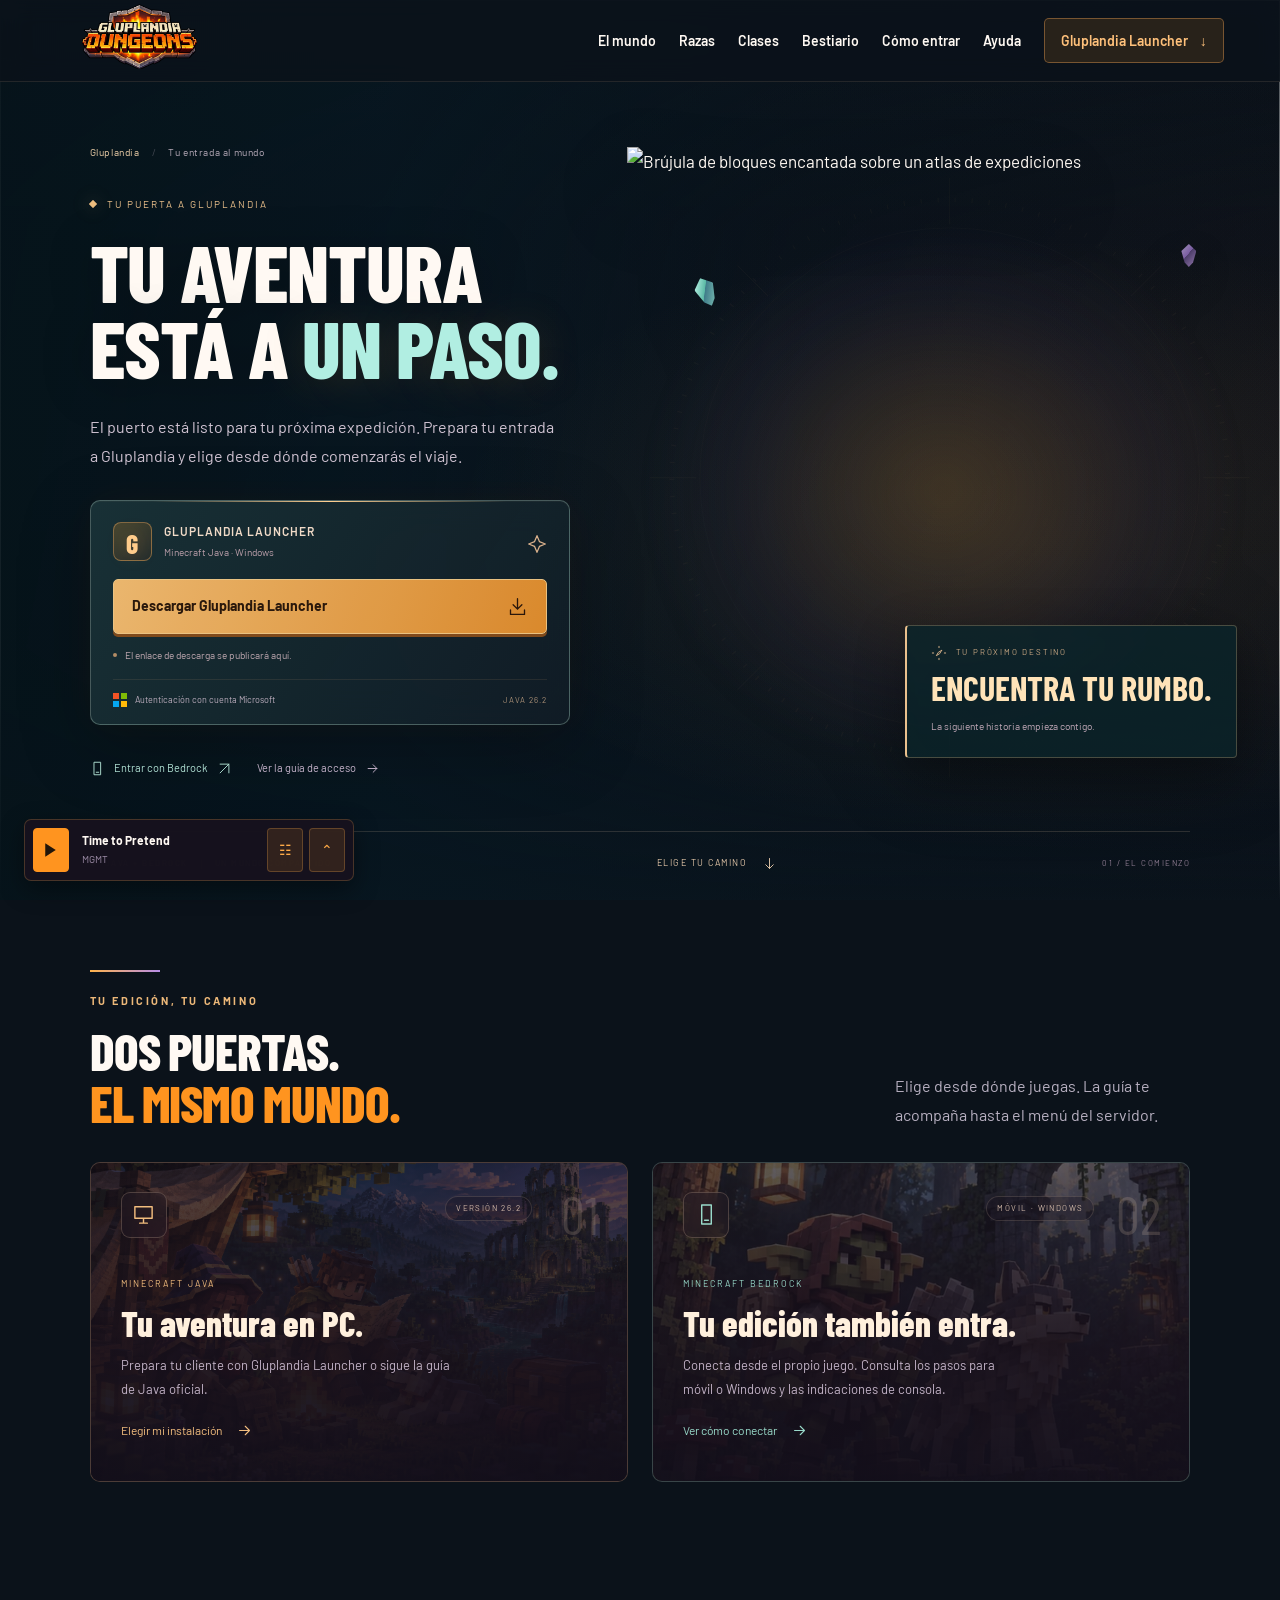
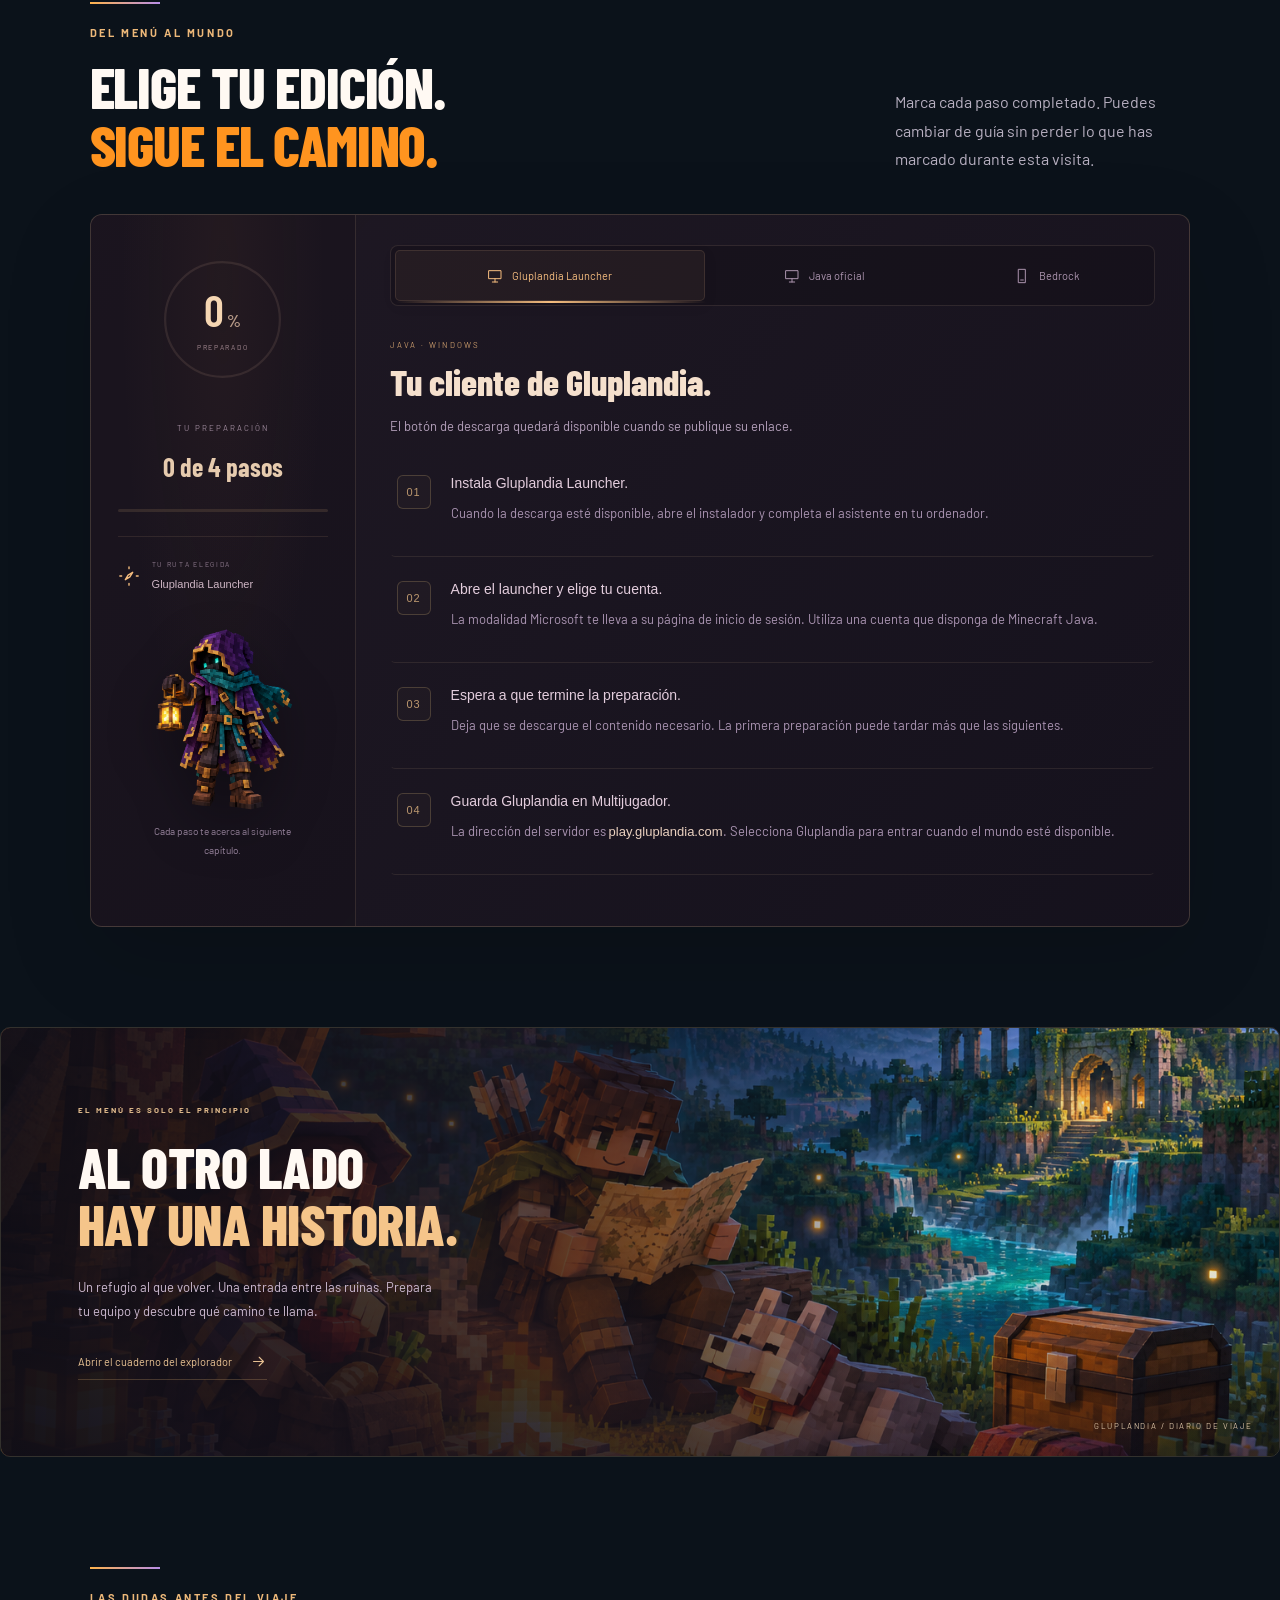
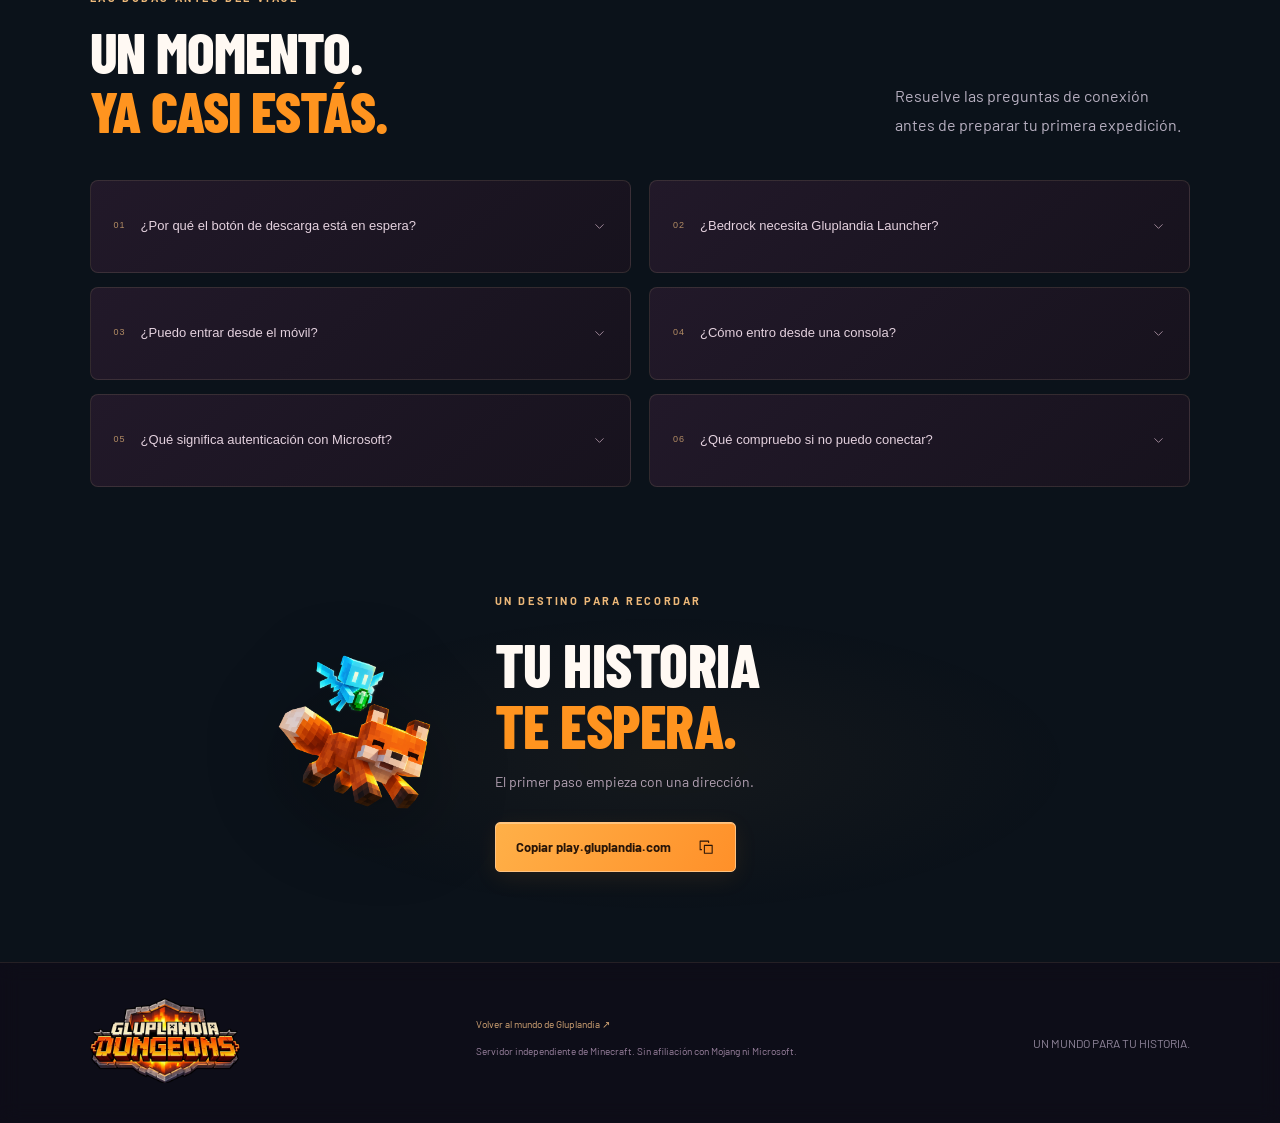
==== commit ddba3200: "Add files via upload" ====
--- a/descargas.html
+++ b/descargas.html
@@ -12,20 +12,21 @@
 <meta property="og:image" content="https://gluplandia.com/assets/gluplandia-share-v2.jpg">
 <meta property="og:type" content="website">
 <link rel="icon" href="favicon.ico">
-<link rel="stylesheet" href="style.css?v=downloads-r3">
-<link rel="stylesheet" href="visual-polish.css?v=downloads-r3">
-<link rel="stylesheet" href="expansion.css?v=downloads-r3">
-<link rel="stylesheet" href="renewal.css?v=downloads-r3">
-<link rel="stylesheet" href="downloads-stage.css?v=downloads-r3">
-<link rel="preload" as="image" href="assets/hero-landscape.png?v=downloads-r3">
+<link rel="stylesheet" href="style.css?v=final-r6">
+<link rel="stylesheet" href="visual-polish.css?v=final-r6">
+<link rel="stylesheet" href="expansion.css?v=final-r6">
+<link rel="stylesheet" href="renewal.css?v=final-r6">
+<link rel="stylesheet" href="downloads-stage.css?v=final-r6">
+<link rel="preload" as="image" href="assets/downloads-harbor.png?v=final-r6">
+<link rel="stylesheet" href="mmo-upgrade.css?v=final-r6">
 </head>
 <body class="gl-download-page">
 <a class="skip-link" href="#contenido">Ir al contenido</a><div id="reading-progress" aria-hidden="true"></div>
-<header><a class="brand" href="index.html"><img src="assets/logo-mark.png?v=png-r2" alt="Gluplandia Dungeons" width="1672" height="941" decoding="async"></a><nav id="download-nav" aria-label="Navegación principal"><a href="index.html#mundo">El mundo</a><a href="index.html#clases">Clases</a><a href="index.html#bestiario">Bestiario</a><a href="#instalacion">Cómo entrar</a><a href="#ayuda">Ayuda</a><a class="nav-join" href="#descargar">Gluplandia Launcher <span aria-hidden="true">↓</span></a></nav><button type="button" id="menu" aria-label="Abrir menú" aria-expanded="false" aria-controls="download-nav">☰</button></header>
+<header><a class="brand" href="index.html"><img src="assets/logo-mark.png?v=final-r6" alt="Gluplandia Dungeons" width="1672" height="941" decoding="async"></a><nav id="download-nav" aria-label="Navegación principal"><a href="index.html#mundo">El mundo</a><a href="index.html#razas">Razas</a><a href="index.html#clases">Clases</a><a href="index.html#bestiario">Bestiario</a><a href="#instalacion">Cómo entrar</a><a href="#ayuda">Ayuda</a><a class="nav-join" href="#descargar">Gluplandia Launcher <span aria-hidden="true">↓</span></a></nav><button type="button" id="menu" aria-label="Abrir menú" aria-expanded="false" aria-controls="download-nav">☰</button></header>
 <main id="contenido">
 <section class="dl-hero" id="descargar">
   <div class="dl-world-scene" aria-hidden="true">
-<img src="assets/hero-landscape.png?v=downloads-r3" alt="" width="1672" height="941" fetchpriority="high" decoding="async"><div class="dl-world-shade"></div>
+<img src="assets/downloads-harbor.png?v=final-r6" alt="" width="1672" height="941" fetchpriority="high" decoding="async"><div class="dl-world-shade"></div>
 <div class="dl-embers"></div>
 </div>
   <div class="dl-hero-inner">
@@ -33,10 +34,10 @@
     <div class="dl-breadcrumb">
 <a href="index.html">Gluplandia</a><span aria-hidden="true">/</span><span>Tu entrada al mundo</span>
 </div>
-    <p class="dl-kicker"><span aria-hidden="true"></span>EL PRÓXIMO CAPÍTULO EMPIEZA AQUÍ</p>
+    <p class="dl-kicker"><span aria-hidden="true"></span>TU PUERTA A GLUPLANDIA</p>
     <h1>Tu aventura<br>está a <em>un paso.</em>
 </h1>
-    <p class="dl-hero-lead">Hay un mundo más allá de la pantalla de inicio. Prepara tu entrada a Gluplandia y encuentra la historia que quieres jugar.</p>
+    <p class="dl-hero-lead">El puerto está listo para tu próxima expedición. Prepara tu entrada a Gluplandia y elige desde dónde comenzarás el viaje.</p>
     <div class="dl-launcher-panel">
 <div class="dl-panel-heading">
 <span class="dl-app-icon" aria-hidden="true">G</span><div>
@@ -59,7 +60,7 @@
   </div>
   <figure class="dl-hero-portrait"><div class="dl-portrait-halo" aria-hidden="true"></div>
 <div class="dl-compass-ring" aria-hidden="true"><svg viewbox="0 0 500 500"><circle cx="250" cy="250" r="228"></circle><circle cx="250" cy="250" r="205"></circle><path d="M250 4v38m0 416v38M4 250h38m416 0h38M76 76l25 25m298 298 25 25M76 424l25-25m298-298 25-25"></path></svg></div>
-<span class="dl-floating-crystal dl-crystal-one" aria-hidden="true"></span><span class="dl-floating-crystal dl-crystal-two" aria-hidden="true"></span><img src="assets/download-packer.png?v=downloads-r3" alt="Una aventurera guarda un cristal luminoso en el cofre de su expedición" width="1312" height="1199" decoding="async"><figcaption><span><svg viewbox="0 0 24 24" aria-hidden="true" class="dl-icon"><path d="m16 8-3 5-5 3 3-5 5-3ZM12 2v2m0 16v2M2 12h2m16 0h2"></path></svg>TU PRÓXIMO DESTINO</span><strong>Gluplandia.</strong><small>Un mundo para tu historia.</small></figcaption></figure>
+<span class="dl-floating-crystal dl-crystal-one" aria-hidden="true"></span><span class="dl-floating-crystal dl-crystal-two" aria-hidden="true"></span><img src="assets/wayfinder-relic.png?v=final-r6" alt="Brújula de bloques encantada sobre un atlas de expediciones" width="1254" height="1254" decoding="async"><figcaption><span><svg viewbox="0 0 24 24" aria-hidden="true" class="dl-icon"><path d="m16 8-3 5-5 3 3-5 5-3ZM12 2v2m0 16v2M2 12h2m16 0h2"></path></svg>TU PRÓXIMO DESTINO</span><strong>Encuentra tu rumbo.</strong><small>La siguiente historia empieza contigo.</small></figcaption></figure>
   </div>
   <div class="dl-hero-bottom">
 <div>
@@ -75,13 +76,13 @@
 <p>Elige desde dónde juegas. La guía te acompaña hasta el menú del servidor.</p>
 </div>
 <div class="dl-route-grid">
-  <a class="dl-route-card dl-route-java" href="#launcher"><img src="assets/expedition-camp.png?v=downloads-r3" alt="" width="1536" height="1024" loading="lazy" decoding="async"><span class="dl-route-icon"><svg viewbox="0 0 24 24" aria-hidden="true" class="dl-icon"><path d="M3 4h18v12H3zM8 21h8m-4-5v5"></path></svg></span><span class="dl-route-number" aria-hidden="true">01</span><div>
+  <a class="dl-route-card dl-route-java" href="#launcher"><img src="assets/expedition-camp.png?v=final-r6" alt="" width="1536" height="1024" loading="lazy" decoding="async"><span class="dl-route-icon"><svg viewbox="0 0 24 24" aria-hidden="true" class="dl-icon"><path d="M3 4h18v12H3zM8 21h8m-4-5v5"></path></svg></span><span class="dl-route-number" aria-hidden="true">01</span><div>
 <small>MINECRAFT JAVA</small><h3>Tu aventura en PC.</h3>
 <p>Prepara tu cliente con Gluplandia Launcher o sigue la guía de Java oficial.</p>
 <span class="dl-route-link">Elegir mi instalación <svg viewbox="0 0 24 24" aria-hidden="true" class="dl-icon"><path d="M5 12h14m-6-6 6 6-6 6"></path></svg></span>
 </div>
 <span class="dl-route-tag">VERSIÓN 26.2</span></a>
-  <a class="dl-route-card dl-route-bedrock" href="#bedrock"><img src="assets/habitat-forest.png?v=downloads-r3" alt="" width="627" height="627" loading="lazy" decoding="async"><span class="dl-route-icon"><svg viewbox="0 0 24 24" aria-hidden="true" class="dl-icon"><path d="M7 2h10v20H7zM10 18h4"></path></svg></span><span class="dl-route-number" aria-hidden="true">02</span><div>
+  <a class="dl-route-card dl-route-bedrock" href="#bedrock"><img src="assets/habitat-forest.png?v=final-r6" alt="" width="627" height="627" loading="lazy" decoding="async"><span class="dl-route-icon"><svg viewbox="0 0 24 24" aria-hidden="true" class="dl-icon"><path d="M7 2h10v20H7zM10 18h4"></path></svg></span><span class="dl-route-number" aria-hidden="true">02</span><div>
 <small>MINECRAFT BEDROCK</small><h3>Tu edición también entra.</h3>
 <p>Conecta desde el propio juego. Consulta los pasos para móvil o Windows y las indicaciones de consola.</p>
 <span class="dl-route-link">Ver cómo conectar <svg viewbox="0 0 24 24" aria-hidden="true" class="dl-icon"><path d="M5 12h14m-6-6 6 6-6 6"></path></svg></span>
@@ -110,7 +111,7 @@
 <small>TU RUTA ELEGIDA</small><strong id="dl-current-guide">Gluplandia Launcher</strong>
 </div>
 </div>
-<img class="dl-guide-companion" src="assets/hooded-explorer.png?v=downloads-r3" alt="Un explorador con una linterna acompaña tu preparación" width="1254" height="1254" loading="lazy" decoding="async"><p class="gl-aside-note" id="dl-progress-note">Cada paso te acerca al siguiente capítulo.</p></aside><div class="dl-guide-body">
+<img class="dl-guide-companion" src="assets/hooded-explorer.png?v=final-r6" alt="Un explorador con una linterna acompaña tu preparación" width="1254" height="1254" loading="lazy" decoding="async"><p class="gl-aside-note" id="dl-progress-note">Cada paso te acerca al siguiente capítulo.</p></aside><div class="dl-guide-body">
 <span id="launcher" aria-hidden="true"></span><span id="java" aria-hidden="true"></span><span id="bedrock" aria-hidden="true"></span><div class="gl-setup-tabs dl-guide-tabs" role="tablist" aria-label="Guía de conexión">
 <button id="tab-gluplandia" data-guide="gluplandia" type="button" role="tab" aria-selected="true" aria-controls="guide-gluplandia"><svg viewbox="0 0 24 24" aria-hidden="true" class="dl-icon"><path d="M3 4h18v12H3zM8 21h8m-4-5v5"></path></svg><span class="dl-tab-title">Gluplandia Launcher</span></button><button id="tab-official" data-guide="official" type="button" role="tab" aria-selected="false" aria-controls="guide-official" tabindex="-1"><svg viewbox="0 0 24 24" aria-hidden="true" class="dl-icon"><path d="M3 4h18v12H3zM8 21h8m-4-5v5"></path></svg><span class="dl-tab-title">Java oficial</span></button><button id="tab-bedrock" data-guide="bedrock" type="button" role="tab" aria-selected="false" aria-controls="guide-bedrock" tabindex="-1"><svg viewbox="0 0 24 24" aria-hidden="true" class="dl-icon"><path d="M7 2h10v20H7zM10 18h4"></path></svg><span class="dl-tab-title">Bedrock</span></button>
 <span class="dl-tab-indicator" aria-hidden="true"></span>
@@ -160,7 +161,7 @@
 <noscript><p>Para mostrar las pestañas de esta guía, activa JavaScript. En Bedrock para móvil o Windows, abre Jugar, entra en Servidores y añade Gluplandia con la dirección play.gluplandia.com y el puerto confirmado por el equipo.</p></noscript>
 </div>
 </div></section>
-<section class="gl-download-section dl-interlude gl-reveal"><div class="dl-interlude-image"><img src="assets/expedition-camp.png?v=downloads-r3" alt="Un campamento junto al río al atardecer" width="1536" height="1024" loading="lazy" decoding="async"></div>
+<section class="gl-download-section dl-interlude gl-reveal"><div class="dl-interlude-image"><img src="assets/expedition-camp.png?v=final-r6" alt="Un campamento junto al río al atardecer" width="1536" height="1024" loading="lazy" decoding="async"></div>
 <div class="dl-interlude-copy">
 <p class="eyebrow">EL MENÚ ES SOLO EL PRINCIPIO</p>
 <h2>Al otro lado<br><em>hay una historia.</em>
@@ -184,7 +185,7 @@
 <details><summary><span class="dl-faq-number" aria-hidden="true">05</span><span class="dl-faq-title">¿Qué significa autenticación con Microsoft?</span><svg viewbox="0 0 24 24" aria-hidden="true" class="dl-icon"><path d="m6 9 6 6 6-6"></path></svg></summary><div class="dl-faq-answer"><p>La modalidad Microsoft del launcher completa el inicio de sesión en la página de Microsoft y utiliza tu perfil de Minecraft Java.</p></div></details>
 <details><summary><span class="dl-faq-number" aria-hidden="true">06</span><span class="dl-faq-title">¿Qué compruebo si no puedo conectar?</span><svg viewbox="0 0 24 24" aria-hidden="true" class="dl-icon"><path d="m6 9 6 6 6-6"></path></svg></summary><div class="dl-faq-answer"><p>Revisa la edición del juego y la dirección introducida. En Bedrock, verifica también el puerto. Comprueba si el servidor está disponible y conserva el mensaje de error si necesitas ayuda.</p></div></details>
 </div></section>
-<section class="gl-download-section gl-download-final gl-reveal dl-server-pass"><img src="assets/download-fox-friends.png?v=png-r2" alt="Un zorro y un allay acompañan el viaje" width="1312" height="1199" loading="lazy" decoding="async"><div>
+<section class="gl-download-section gl-download-final gl-reveal dl-server-pass"><img src="assets/download-fox-friends.png?v=final-r6" alt="Un zorro y un allay acompañan el viaje" width="1254" height="1254" loading="lazy" decoding="async"><div>
 <p class="eyebrow orange">UN DESTINO PARA RECORDAR</p>
 <h2>Tu historia<br><em>te espera.</em>
 </h2>
@@ -192,12 +193,33 @@
 <button type="button" class="button primary" data-copy-host=""><span data-copy-label>Copiar play.gluplandia.com</span><svg class="dl-icon" viewbox="0 0 24 24" aria-hidden="true"><path d="M9 9h11v11H9zM5 15H3V3h12v2"></path></svg></button>
 </div></section>
 </main>
-<footer class="gl-download-footer"><a href="index.html"><img src="assets/logo-mark.png?v=png-r2" alt="Volver a Gluplandia Dungeons" width="1672" height="941" loading="lazy"></a><div>
+<footer class="gl-download-footer"><a href="index.html"><img src="assets/logo-mark.png?v=final-r6" alt="Volver a Gluplandia Dungeons" width="1672" height="941" loading="lazy"></a><div>
 <a href="index.html">Volver al mundo de Gluplandia ↗</a><p>Servidor independiente de Minecraft. Sin afiliación con Mojang ni Microsoft.</p>
 </div>
 <span>UN MUNDO PARA TU HISTORIA.</span></footer>
-<script src="downloads-config.js?v=downloads-r3"></script><script src="downloads.js?v=downloads-r3" defer></script><script src="expansion.js?v=downloads-r3" defer></script>
-<script src="downloads-stage.js?v=downloads-r3" defer></script>
+<script src="downloads-config.js?v=final-r6"></script><script src="downloads.js?v=final-r6" defer></script><script src="expansion.js?v=final-r6" defer></script>
+<script src="downloads-stage.js?v=final-r6" defer></script>
+<div class="music-player playlist-player" role="group" aria-label="Reproductor de música">
+<div id="playlist-panel" class="playlist-panel" hidden>
+<p>La banda sonora de tu aventura.</p>
+<div class="playlist-tracks">
+<button type="button" data-track="0" class="active" aria-current="true"><span>01</span><span>Time to Pretend<small>MGMT</small></span></button>
+<button type="button" data-track="1"><span>02</span><span>Mice on Venus<small>C418</small></span></button>
+<button type="button" data-track="2"><span>03</span><span>Wet Hands<small>C418</small></span></button>
+<button type="button" data-track="3"><span>04</span><span>Haggstrom<small>C418</small></span></button>
+</div>
+</div>
+<div class="music-main">
+<button type="button" id="music-prev" aria-label="Canción anterior" title="Canción anterior">❮</button><button type="button" id="music-toggle" aria-label="Reproducir música">▶</button><button type="button" id="music-next" aria-label="Canción siguiente" title="Canción siguiente">❯</button><div class="track">
+<strong id="track-title">Time to Pretend</strong><small id="track-artist">MGMT</small>
+</div>
+<span id="track-count">1 / 4</span><button type="button" id="playlist-toggle" aria-label="Abrir lista de reproducción" aria-expanded="false" aria-controls="playlist-panel" title="Lista de reproducción">☷</button><button type="button" id="mobile-player-toggle" aria-expanded="false" aria-controls="music-details music-prev music-next" aria-label="Ampliar controles de música">⌃</button>
+</div>
+<div class="music-bottom" id="music-details">
+<span id="music-status" role="status" aria-live="polite">Cargando música…</span><label for="volume">Volumen</label><input id="volume" type="range" min="0" max="100" value="18" aria-label="Volumen de música"><output id="volume-value" for="volume">18%</output>
+</div>
+</div>
+<audio id="music" src="assets/time-to-pretend.mp3" preload="none"></audio><script src="music-player.js?v=final-r6" defer></script>
 </body>
 </html>
 
--- a/downloads-stage.css
+++ b/downloads-stage.css
@@ -1,6 +1,6 @@
 /* Gluplandia arrivals. Every illustration is included as a local PNG. */
 .gl-download-page{--dl-gold:#f9bc72;--dl-teal:#8cddce;background:#100d15;isolation:isolate}
-.gl-download-page:before{content:'';position:fixed;inset:0;z-index:-2;pointer-events:none;background:linear-gradient(#0d0a159c,#110d17c9),url('assets/hero-landscape.png?v=downloads-r3') center/cover;opacity:.43}
+.gl-download-page:before{content:'';position:fixed;inset:0;z-index:-2;pointer-events:none;background:linear-gradient(#0d0a159c,#110d17c9),url('assets/downloads-harbor.png?v=downloads-r3') center/cover;opacity:.43}
 .gl-download-page:after{content:'';position:fixed;inset:0;z-index:-1;pointer-events:none;background:radial-gradient(ellipse at 90% 45%,#b85b2710,transparent 65%)}
 .gl-download-page header{background:linear-gradient(#100b14c9,#100b1470);border-color:#f7d0a51c}
 .gl-download-page header.has-scrolled{background:#120d18e8}
--- a/mmo-upgrade.css
+++ b/mmo-upgrade.css
@@ -0,0 +1,12 @@
+/* Gluplandia character portraits and racial affinities. */
+.gl-races{--race-color:#e5c991;scroll-margin-top:90px}.gl-races h2 em{color:var(--race-color)}
+.race-tabs{display:grid;grid-template-columns:repeat(5,minmax(0,1fr));border-block:1px solid #ffffff24;margin:40px 0 0;gap:0}.race-tabs button{border:0;border-right:1px solid #ffffff09;border-bottom:2px solid transparent;border-radius:0;min-width:0;min-height:105px;display:flex;align-items:center;gap:12px;text-align:left;background:transparent;color:#a7a0af;padding:10px;cursor:pointer;transition:background .3s,color .3s,border-color .3s}.race-tabs button img{width:62px;height:76px;object-fit:cover;object-position:50% 24%;flex-shrink:0}.race-tabs button strong{display:block;font-family:Oswald,Impact,sans-serif;font-size:20px;text-transform:uppercase}.race-tabs button small{display:block;font-size:6px;letter-spacing:3px;margin-bottom:7px}.race-tabs button i{font-size:6px;font-style:normal;margin-left:auto;opacity:0}.race-tabs button[aria-selected=true]{color:#f9edda;background:#ffffff03;border-bottom-color:var(--race-color)}.race-tabs button[aria-selected=true] i{opacity:1;color:var(--race-color)}.race-tabs button:hover{background:#ffffff06;color:#fff}.race-tabs button:focus-visible{outline:2px solid var(--race-color);outline-offset:3px}
+.race-stage{display:grid;grid-template-columns:1fr 1fr;gap:32px;min-height:660px;padding-top:40px;align-items:center}.race-art{margin:0;position:relative;display:flex;flex-direction:column;align-items:center;justify-content:center;min-width:0;align-self:stretch;isolation:isolate;overflow:hidden}.race-art:before{content:'';position:absolute;inset:12% 3% 11%;border:1px solid #ffffff05;border-radius:50%;z-index:-1;background:radial-gradient(ellipse,#c2914920,transparent 66%)}#race-backdrop{font-family:Oswald,Impact,sans-serif;font-size:clamp(62px,6vw,96px);text-transform:uppercase;position:absolute;top:10px;color:transparent;-webkit-text-stroke:1px #ffffff13;z-index:-1}.race-art>img{width:100%;height:560px;object-fit:contain;filter:drop-shadow(0 18px 20px #0004)}.race-art figcaption{text-align:center;font-size:11px;color:#c4b6a1;padding:15px 0 23px}.race-art figcaption small{display:block;font-size:6px;letter-spacing:2px;color:#8a7f8c;margin-top:12px}
+.race-panel{padding:0 12px 16px 0;min-width:0}.race-panel>p:first-child{font-size:9px;letter-spacing:2px;font-weight:700;color:var(--race-color);margin:0 0 24px}.race-panel h3{font-family:Oswald,Impact,sans-serif;text-transform:uppercase;font-size:clamp(48px,5vw,72px);line-height:1.1;color:#fff1d7;margin:0 0 20px}.race-panel .race-title{font-size:21px;line-height:1.6;color:var(--race-color);margin:0 0 28px}#race-description{font-size:13px;line-height:2;color:#b2a9b7;margin-bottom:40px}.race-stat-heading{display:flex;justify-content:space-between;border-bottom:1px solid #ffffff1b;padding-bottom:17px;color:#958a98;font-size:6px;letter-spacing:1.5px;gap:16px}.race-stat-heading small{font-size:8px;letter-spacing:0;text-align:right}#race-stats{display:grid;grid-template-columns:1fr 1fr;gap:0 24px;margin:0}#race-stats>div{display:flex;flex-direction:column;min-height:110px;justify-content:center;padding:18px 0;border-bottom:1px solid #ffffff0a}#race-stats dt{order:2;font-size:11px;line-height:1.6;color:#a99fae}#race-stats dd{margin:0 0 8px;font-size:32px;font-weight:700;line-height:1.2;color:var(--race-color)}.race-penalties{border-left:2px solid #c7b29444;margin:32px 0;padding:15px 20px}.race-penalties small{font-size:6px;letter-spacing:1.5px;color:#9b899a}.race-penalties p{font-size:12px;color:#bbadbe;line-height:1.8;margin:13px 0 0}.race-penalties strong{color:#e9b19c}.race-unit-note{font-size:9px!important;line-height:1.9;color:#8c818f}.race-foot{border-top:1px solid #ffffff1b;padding-top:24px;display:flex;align-items:center;justify-content:space-between;gap:30px}.race-foot>p{font-size:11px;line-height:1.8;color:#a496a8;max-width:600px}.race-foot>button{font-size:11px;flex-shrink:0}.sr-only{position:absolute;width:1px;height:1px;padding:0;margin:-1px;overflow:hidden;clip:rect(0,0,0,0);white-space:nowrap;border:0}
+.race-comparison{max-width:1000px;width:90vw;max-height:86svh;box-sizing:border-box;background:#17121e;color:#ded3e1;border:1px solid #6c536b;border-radius:12px;padding:35px}.race-comparison::backdrop{background:#050309df;backdrop-filter:blur(9px)}.race-dialog-head{display:flex;align-items:center;justify-content:space-between;gap:25px}.race-dialog-head h3{font-family:Oswald,Impact,sans-serif;font-size:32px;text-transform:uppercase;margin:10px 0 18px;color:#ffe8be}.race-dialog-head button{color:#edc88c;background:#2a202e;border:1px solid #786271;min-width:44px;min-height:44px;font-size:28px;border-radius:4px;cursor:pointer}.race-comparison>p{font-size:12px;line-height:1.8;color:#b5a5bb}.race-table-scroll{overflow:auto;margin:20px 0}.race-comparison table{border-collapse:collapse;width:100%;min-width:650px;text-align:left;font-size:12px}.race-comparison th,.race-comparison td{padding:20px 16px;border-bottom:1px solid #ffffff15;vertical-align:top}.race-comparison thead th{font-size:9px;letter-spacing:2px;text-transform:uppercase;color:#c1ac8c}.race-comparison tbody th{color:#f0d4a5;text-transform:uppercase}.race-comparison td p{margin:0 0 12px}.race-comparison td strong{color:#f6d99f}
+.gl-class-art{min-height:660px;background:radial-gradient(ellipse at 50% 45%,#6c343522,transparent 65%)}.gl-class-art:before,.gl-class-art:after{background:none!important}.gl-class-portrait{object-fit:contain!important;object-position:center!important;inset:25px 0 30px!important;height:calc(100% - 55px)!important;width:100%!important;max-width:100%;transform:none!important;filter:drop-shadow(0 20px 25px #0005)}.gl-art-caption{z-index:4!important;bottom:20px!important;background:transparent!important}.gl-class-info{position:relative;z-index:3}
+.encounter-grid{display:grid;grid-template-columns:1fr 1fr;gap:28px}.encounter-card{position:relative;overflow:hidden;border:1px solid #ffffff20;border-radius:10px;background:radial-gradient(ellipse at 50% 25%,#31514444,transparent 70%),#151219}.encounter-card:nth-child(2){background:radial-gradient(ellipse at 50% 25%,#61305a44,transparent 70%),#151219}.encounter-card>small{position:absolute;top:24px;left:28px;color:#b3a7b6;font-size:8px;letter-spacing:2px}.encounter-card>img{width:100%;height:350px;object-fit:contain;padding:35px 35px 0;box-sizing:border-box;filter:drop-shadow(0 15px 20px #0006)}.encounter-card>div{padding:24px 32px 30px}.encounter-card h3{font-family:Oswald,Impact,sans-serif;font-size:30px;text-transform:uppercase;color:#e6d6af;margin:10px 0 18px}.encounter-card p{font-size:13px;line-height:1.9;color:#b9aebe}.encounter-card .eyebrow{font-size:7px;letter-spacing:2px;color:#b6c5a5}.encounter-card button{width:100%;display:flex;justify-content:space-between;align-items:center;border:0;border-top:1px solid #ffffff15;background:transparent;color:#d6c1a5;text-align:left;padding:22px 0 0;font:inherit;font-size:11px;cursor:pointer;margin-top:20px}.encounter-card button span{font-size:20px}
+.gl-download-page .dl-world-shade{background:linear-gradient(90deg,#06141bec,#071721d6 30%,#07172169 62%,#07172126),linear-gradient(0deg,#0b121a 0%,#0b121a00 28%,#0b121a33 75%,#0b121aad)}.gl-download-page{background:#0b121a}.gl-download-page header{background:#0b121ad9}.dl-hero h1 em{color:#b1eee2}.dl-launcher-panel{background:linear-gradient(125deg,#1b3439e3,#111d26db);border-color:#b5d7c954}.dl-compass-ring{opacity:.15}.dl-hero-portrait>img{object-fit:contain;width:110%;left:-5%}.dl-hero-portrait figcaption{background:#0b242ad9}.dl-hero-portrait figcaption strong{font-size:34px}.dl-hero-portrait{filter:drop-shadow(0 15px 35px #0003)}#music-toggle svg{display:block;width:18px;height:18px;fill:currentColor}.music-player{z-index:90}
+@media(max-width:900px){.race-tabs button{gap:5px;padding:8px}.race-tabs button img{width:45px;height:65px}.race-tabs button strong{font-size:16px}.race-tabs button i{display:none}.race-stage{gap:20px}.race-panel .race-title{font-size:18px}.race-art>img{height:510px}.race-panel h3{font-size:52px}}
+@media(max-width:680px){.race-tabs{margin-top:28px}.race-tabs button{flex-direction:column;gap:2px;text-align:center;min-height:112px;padding:8px 2px}.race-tabs button img{width:58px;height:67px}.race-tabs button strong{font-size:14px}.race-tabs button small{display:none}.race-stage{grid-template-columns:1fr;padding-top:25px;gap:20px;min-height:0}.race-art{height:440px}.race-art>img{height:405px}.race-art figcaption{padding:6px 0 15px}.race-art figcaption small{margin-top:8px}#race-backdrop{font-size:70px;top:10px}.race-panel{padding:0 5px 15px}.race-panel h3{font-size:52px}.race-panel>p:first-child{margin-bottom:18px}.race-panel .race-title{font-size:20px;margin-bottom:20px}#race-description{margin-bottom:25px;font-size:13px}.race-foot{display:block}.race-foot>button{margin-top:15px;width:100%;justify-content:space-between}.race-comparison{padding:22px 18px}.race-dialog-head h3{font-size:25px}.race-comparison .eyebrow{font-size:7px}.gl-class-art{min-height:520px!important}.gl-class-portrait{height:calc(100% - 40px)!important;inset:15px 0 25px!important}.encounter-grid{grid-template-columns:1fr;gap:22px}.encounter-card>div{padding:22px}.encounter-card>img{height:300px}.encounter-card>small{left:22px;font-size:7px}.dl-hero-portrait figcaption strong{font-size:29px}}
+@media(prefers-reduced-motion:reduce){.race-tabs button{transition:none}}
